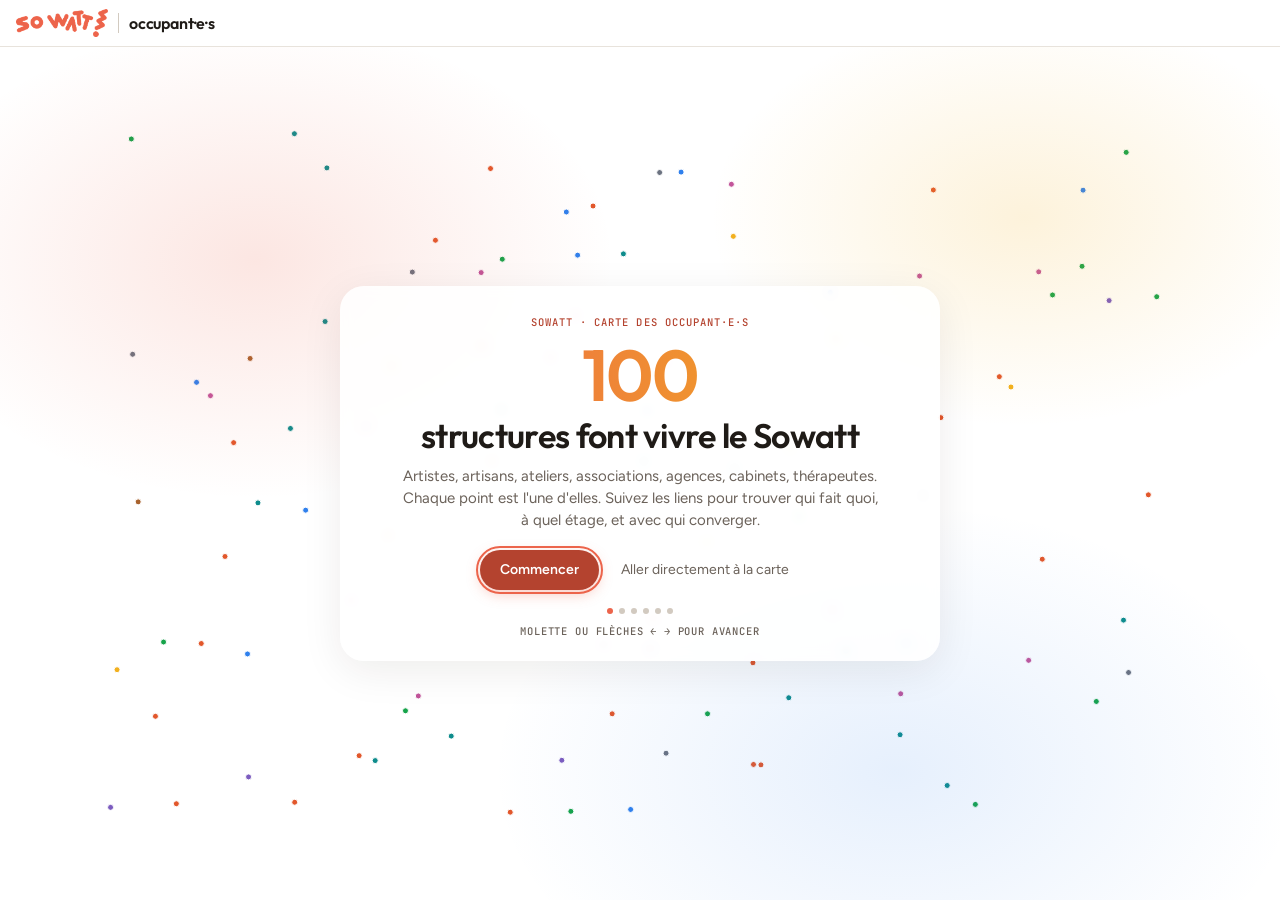
==== docs/sowatt-carte-autonome.html @ d5373ad5 "3D : pictos des espaces communs à taille monde, plus petits que les structures (mobile) Co-Authored-" ====
<!doctype html>
<html lang="fr">
<head>
<meta charset="utf-8">
<meta name="viewport" content="width=device-width, initial-scale=1, viewport-fit=cover">
<meta name="description" content="Carte interactive des occupant·e·s du Sowatt, tiers-lieu de Saint-André-lez-Lille : qui est là, où, avec qui, et où converger.">
<meta name="robots" content="noindex">
<link rel="icon" href="[data-uri]" type="image/png">
<link rel="apple-touch-icon" href="[data-uri]">
<meta name="theme-color" content="#EC644B">
<style>html{color-scheme:light}body{margin:0}img{max-width:100%}[hidden]{display:none!important}</style>
<title>Sowatt · carte des occupant·e·s</title>
<meta name="claude:viewport-fit-sides" content="cover">
<link rel="stylesheet" href="https://fonts.googleapis.com/css2?family=Outfit:wght@400;500;600;700&family=Figtree:wght@400;500;600&family=JetBrains+Mono:wght@400;500&display=swap">
<style>
/* Sowatt map — app shell : barre haute / [filtres | canevas | fiche]. Fond blanc, orange Sowatt en accent, une couleur par catégorie. Dérivé du prototype eco-map (Studio CAD). */
:root{
  --bg:#FFFFFF; --surface:#FFFFFF; --surface2:#F5F3EF; --fg:#1F1B17; --muted:#6B625A; --line:#E8E3DC; --line-strong:#D2CAC0;
  --accent:#EC644B; --accent-soft:#FCE9E5; --accent-ink:#B4432F; --dim:#B0A79D;
  --c-ART:#E2572B; --c-ATELIER:#F2B01E; --c-ARTISANAT:#C2559B; --c-ASSO:#16A34A; --c-COM:#2F80ED; --c-SERV:#0E8C8C; --c-BIENETRE:#7C5CBF; --c-BAT:#6B7280; --c-RESTO:#A8622D;
  --font-ui:"Figtree",system-ui,-apple-system,"Segoe UI",sans-serif;
  --font-display:"Outfit","Figtree",system-ui,sans-serif;
  --font-data:"JetBrains Mono",ui-monospace,SFMono-Regular,Menlo,monospace;
  --radius:14px;
}
:root, :root[data-theme="dark"]{ color-scheme:light }
html,body{height:100%}
body{margin:0;background:var(--bg);color:var(--fg);font:14px/1.45 var(--font-ui);display:flex;flex-direction:column;overflow:hidden;touch-action:manipulation}
*{box-sizing:border-box}
button,input,select{font:inherit;color:inherit}
a{color:var(--accent-ink)}
:focus-visible{outline:2px solid var(--accent);outline-offset:2px}

header.top{display:grid;grid-template-columns:1fr auto 1fr;align-items:center;gap:14px;padding-block:9px;
  padding-left:max(16px,env(safe-area-inset-left,0px));padding-right:max(16px,env(safe-area-inset-right,0px));
  border-bottom:1px solid var(--line);background:var(--surface)}
.brand{display:flex;align-items:baseline;gap:10px;min-width:0}
.brand h1{font:600 17px var(--font-display);margin:0;letter-spacing:-.01em;white-space:nowrap;display:flex;align-items:center;gap:8px}
.brand-btn{all:unset;cursor:pointer;font:inherit;color:inherit}
.brand-btn:hover{color:var(--accent)}
.brand-btn{display:inline-flex;align-items:center;gap:10px}
.brand-logo{height:28px;width:auto;display:block}
.brand-sub{font:600 16px var(--font-display);letter-spacing:-.01em;color:var(--fg);padding-left:10px;border-left:1px solid var(--line-strong);line-height:20px}
.brand-btn:hover .brand-sub{color:var(--accent)}
.brand .tag{font:500 10.5px var(--font-data);letter-spacing:.08em;text-transform:uppercase;color:var(--muted);border:1px solid var(--line-strong);border-radius:4px;padding:2px 6px}
.controls{display:flex;align-items:center;gap:8px;margin-left:auto;justify-self:end;min-width:0}
.view-seg{justify-self:center}
.icon-btn{width:34px;height:34px;border-radius:50%;border:0;background:var(--surface2);display:inline-flex;align-items:center;justify-content:center;cursor:pointer;flex:none}
.icon-btn svg{width:16px;height:16px;stroke:var(--fg);fill:none;stroke-width:2}
.search-toggle{display:none}
.search{position:relative}
.pop-anchor{position:relative}
.popover{position:absolute;right:0;top:calc(100% + 8px);width:340px;max-width:calc(100vw - 24px);z-index:20;background:var(--surface);border:1px solid var(--line);border-radius:14px;box-shadow:0 12px 40px rgba(40,25,15,.14);padding:14px;display:grid;gap:12px;font-size:12.5px}
.popover[hidden]{display:none}
.popover p{margin:0 0 6px}
.eyebrow{font:500 10.5px var(--font-data);letter-spacing:.08em;text-transform:uppercase;color:var(--muted);margin-bottom:6px}
.desc.clamp{display:-webkit-box;-webkit-line-clamp:4;-webkit-box-orient:vertical;overflow:hidden}
.readmore{background:none;border:0;color:var(--accent-ink);cursor:pointer;padding:0;font-weight:600;font-size:12.5px;margin:-6px 0 4px}
.legend-pill{position:absolute;left:12px;bottom:12px;background:var(--surface);border:1px solid var(--line-strong);border-radius:999px;padding:6px 12px 6px 9px;font-size:12px;cursor:pointer;display:flex;align-items:center;gap:6px;z-index:3}
.legend-pill .dots{display:inline-flex;gap:2px}
.legend-pill .dots i{width:7px;height:7px;border-radius:50%}
.legend[hidden],.legend-pill[hidden]{display:none}
.legend .lclose{float:right;background:none;border:0;cursor:pointer;color:var(--muted);font-size:16px;line-height:1;padding:0 2px;margin:-2px -4px 0 8px}
.mobile-bar{display:none}
.hint .vsel{display:inline-flex;align-items:center;gap:6px;font-weight:500;order:-1;padding-right:8px;margin-right:2px;border-right:1px solid var(--line)}
.hint select{font:inherit;font-weight:600;color:var(--fg);border:0;background:var(--surface2);border-radius:999px;padding:3px 8px;cursor:pointer}
.hint .crumb.zero{border-color:var(--accent);color:var(--fg)}
.search input{width:230px;max-width:50vw;padding:7px 10px 7px 30px;border:1px solid transparent;border-radius:999px;background:var(--surface2)}
.search svg{position:absolute;left:9px;top:50%;transform:translateY(-50%);width:14px;height:14px;stroke:var(--muted);fill:none;stroke-width:2}
.seg{display:inline-flex;background:var(--surface2);border-radius:999px;padding:3px;gap:2px}
.seg button{background:transparent;border:0;padding:5px 12px;cursor:pointer;color:var(--muted);border-radius:999px;white-space:nowrap}
.seg button[aria-pressed="true"]{background:var(--surface);color:var(--fg);font-weight:600;box-shadow:0 1px 2px rgba(0,0,0,.08)}
.btn{background:var(--surface);border:1px solid var(--line-strong);border-radius:999px;padding:7px 12px;cursor:pointer}
.btn[aria-pressed="true"]{background:var(--accent-soft);border-color:var(--accent)}

main{flex:1;display:grid;grid-template-columns:minmax(320px,40fr) 60fr;min-height:0;position:relative}
.brand{align-items:center}
.burger{all:unset;box-sizing:border-box;position:relative;display:inline-flex;align-items:center;justify-content:center;width:34px;height:34px;border-radius:9px;cursor:pointer;color:var(--fg);flex:none}
.burger:hover,.burger[aria-expanded="true"]{background:var(--surface2)}
.burger:focus-visible{outline:2px solid var(--accent);outline-offset:2px}
.burger svg{width:20px;height:20px;stroke:currentColor;stroke-width:1.8;stroke-linecap:round;fill:none}
.burger .bcnt{position:absolute;top:2px;right:1px;min-width:15px;height:15px;padding:0 3px;box-sizing:border-box;border-radius:8px;background:var(--accent);color:#fff;font:600 9.5px/15px var(--font-data);text-align:center}
@media (min-width:981px){
  aside.detail{grid-column:1;grid-row:1} .canvas{grid-column:2;grid-row:1}
  aside.filters{position:absolute;top:0;bottom:0;left:0;z-index:8;width:min(300px,30vw);box-shadow:12px 0 40px rgba(40,25,15,.16)}
  aside.filters[hidden]{display:none}
  aside.filters .sheet-close{display:inline-flex;position:absolute;top:8px;right:8px}
  aside.filters .status{padding-right:34px}
}
aside{background:var(--surface);min-width:0;overflow:auto}
aside.filters{border-right:1px solid var(--line);padding:12px 14px 20px;padding-left:max(16px,env(safe-area-inset-left,0px))}
.sheet-close{display:none}
aside.detail{border-right:1px solid var(--line);padding:16px 18px}
.canvas{position:relative;min-width:0;min-height:0;background:var(--bg);overflow:hidden}
svg.map{width:100%;height:100%;display:block;cursor:grab;touch-action:none}
svg.map:active{cursor:grabbing}
canvas.gl{position:absolute;inset:0;width:100%;height:100%;display:block;touch-action:none;cursor:grab}
canvas.gl:active{cursor:grabbing}
body:not(.lieu) canvas.gl{display:none}
body.lieu svg.map{visibility:hidden}

.fgroup{border-top:1px solid var(--line);margin:0}
.fgroup:first-child{border-top:0}
.fgroup summary{list-style:none;display:flex;align-items:center;gap:7px;padding:9px 0;cursor:pointer;user-select:none;
  font:500 10.5px var(--font-data);letter-spacing:.08em;text-transform:uppercase;color:var(--muted);border-radius:6px}
.fgroup summary::-webkit-details-marker{display:none}
.fgroup summary:hover{color:var(--fg)}
.fgroup summary .lbl{flex:1;min-width:0;overflow:hidden;text-overflow:ellipsis;white-space:nowrap}
.fgroup summary .cnt{font:600 10px var(--font-data);letter-spacing:0;color:#fff;background:var(--accent);border-radius:999px;min-width:16px;height:16px;padding:0 5px;display:inline-flex;align-items:center;justify-content:center}
.fgroup summary .gclear{background:none;border:0;color:var(--accent-ink);cursor:pointer;padding:0 2px;font:500 11px var(--font-ui);text-transform:none;letter-spacing:0}
.fgroup summary .chev{width:12px;height:12px;flex:none;stroke:currentColor;fill:none;stroke-width:2;stroke-linecap:round;stroke-linejoin:round;transition:transform .15s}
.fgroup[open] summary .chev{transform:rotate(180deg)}
.fgroup[open] summary{color:var(--fg)}
.fgroup .chips{padding:0 0 11px}
.chips{display:flex;flex-wrap:wrap;gap:4px}
.chip{display:inline-flex;align-items:center;gap:6px;border:0;background:var(--surface2);border-radius:999px;padding:4px 9px 4px 8px;cursor:pointer;font-size:12px;line-height:1.25;color:var(--fg);max-width:100%;text-align:left}
.chip:hover{background:color-mix(in srgb,var(--surface2) 55%,var(--line))}
.chip .n{font:500 10.5px var(--font-data);color:var(--muted)}
.chip .sw{width:9px;height:9px;border-radius:50%;flex:none}
.chip[aria-pressed="true"]{background:var(--accent-soft);color:var(--accent-ink);box-shadow:inset 0 0 0 1px color-mix(in srgb,var(--accent) 45%,transparent);font-weight:600}
.chip[aria-pressed="true"] .n{color:var(--accent-ink);opacity:.75}
.chip.more{background:transparent;color:var(--accent-ink);font-weight:600;padding-left:6px;box-shadow:inset 0 0 0 1px var(--line)}
.status{font:500 11.5px var(--font-data);color:var(--muted);margin-bottom:6px;display:flex;justify-content:space-between;align-items:center;gap:8px;min-height:26px}
.status b{color:var(--fg)}
.status:not(.filtered) .st-shown{display:none}
.status.filtered .st-suffix{display:none}
.status:not(.filtered) #countAll{color:var(--fg);font-weight:600}
.status .reset{display:none;background:none;border:0;color:var(--accent-ink);cursor:pointer;padding:3px 8px;border-radius:999px;font:600 12px var(--font-ui)}
.status.filtered .reset{display:inline-block}

.legend{position:absolute;left:12px;bottom:12px;background:var(--surface);border:1px solid var(--line);border-radius:var(--radius);padding:10px 12px;font-size:12px;max-width:270px;z-index:3}
.legend h4{margin:0 0 6px;font:500 10.5px var(--font-data);letter-spacing:.08em;text-transform:uppercase;color:var(--muted)}
.legend ul{list-style:none;margin:0;padding:0;display:grid;gap:3px}
.legend li{display:flex;align-items:center;gap:7px}
.legend .sw{width:10px;height:10px;border-radius:50%}
.legend p{margin:8px 0 0;color:var(--muted);font-size:11.5px}
.hint{position:absolute;top:12px;left:12px;right:12px;display:flex;gap:8px;align-items:center;flex-wrap:wrap;pointer-events:none;z-index:3}
.hint .crumb{pointer-events:auto;background:var(--surface);border:1px solid var(--line);border-radius:8px;padding:6px 10px;font-size:12.5px;display:flex;gap:6px 8px;align-items:center;flex-wrap:wrap}
.hint .crumb button{background:none;border:0;color:var(--accent-ink);cursor:pointer;padding:0;font-weight:600}
.hint .crumb button[aria-pressed="true"]{text-decoration:underline;text-underline-offset:3px}
.zoomctl{position:absolute;right:12px;bottom:12px;display:flex;flex-direction:column;gap:4px;z-index:3}
.zoomctl button{width:32px;height:32px;border:1px solid var(--line-strong);background:var(--surface);border-radius:8px;cursor:pointer;font-size:16px;line-height:1}
.tooltip{position:absolute;pointer-events:none;background:var(--fg);color:var(--bg);padding:5px 9px;border-radius:6px;font-size:12px;white-space:nowrap;transform:translate(-50%,calc(-100% - 10px));opacity:0;transition:opacity .1s;z-index:4}
.tooltip .sub{opacity:.7;font-size:11px}
.tooltip .row{display:flex;align-items:center;gap:6px}

/* marques SVG */
.node,.link,.group-circle{vector-effect:non-scaling-stroke}
.group-circle{fill:var(--surface2);stroke:var(--surface2);stroke-width:1.2;cursor:pointer;transition:stroke .15s}
.group-circle:hover,.group-circle.focus{stroke:var(--accent);stroke-width:1.8}
.group-circle.conv{fill:var(--surface);stroke:var(--line-strong)}
.group-circle.fam{fill:var(--surface2);stroke:var(--surface2)}
.group-label{font:600 13px var(--font-display);fill:var(--fg);text-anchor:middle;pointer-events:none;paint-order:stroke;stroke:var(--bg);stroke-width:4px;stroke-linejoin:round}
.group-label.conv{font:500 10px var(--font-ui);fill:var(--muted)}
.group-label tspan.n{font:500 11px var(--font-data);fill:var(--muted)}
.nback{fill:#fff;pointer-events:none}
.nlogo{clip-path:circle(50%);cursor:pointer}
.halo{fill:none;stroke:var(--accent);stroke-width:1.5;opacity:.7;pointer-events:none;vector-effect:non-scaling-stroke}
@keyframes bloom{from{r:calc(4px * var(--ik,1));opacity:.9}to{r:calc(22px * var(--ik,1));opacity:0}}
.halo.pulse{animation:bloom 1.8s ease-out infinite}
@media (prefers-reduced-motion: reduce){ .halo.pulse{animation:none;opacity:.5} }
.node{stroke:var(--surface);stroke-width:1;cursor:pointer;transition:opacity .2s}
.node.off{opacity:.12}
.node.sel{stroke:var(--fg);stroke-width:2}
.acu-ring{fill:none;stroke:var(--accent);stroke-width:1.2;stroke-dasharray:2 2;pointer-events:none;vector-effect:non-scaling-stroke;opacity:.9}
.node-label{font:500 10px var(--font-ui);fill:var(--fg);pointer-events:none;paint-order:stroke;stroke:var(--bg);stroke-width:3px;stroke-linejoin:round}
.link{stroke:var(--accent);fill:none;stroke-linecap:round;opacity:.55}
.link.aff{stroke:var(--dim);stroke-dasharray:3 4;opacity:.5}
.link.decl{stroke:var(--fg);opacity:.6}

/* fiche */
.detail .empty{color:var(--muted)}
.detail .empty h2{font-size:15px;margin:0 0 8px;color:var(--fg)}
.detail .empty ol{padding-left:18px;margin:8px 0;display:grid;gap:6px}
.detail h2{font:600 17px/1.25 var(--font-display);margin:0 0 8px;text-wrap:balance}
.pill{display:inline-flex;align-items:center;gap:6px;font-size:12px;border-radius:999px;padding:3px 9px;background:var(--surface2)}
.pill .sw{width:9px;height:9px;border-radius:50%}
.pill.acu{background:var(--accent-soft);color:var(--accent-ink);font-weight:600}
.meta{display:grid;gap:12px;margin:14px 0}
.meta dt{font:500 10.5px var(--font-data);letter-spacing:.08em;text-transform:uppercase;color:var(--muted);margin-bottom:4px}
.meta dd{margin:0}
.desc{color:var(--fg);font-size:13.5px;max-width:62ch}
.rel{list-style:none;padding:0;margin:0;display:grid;gap:4px}
.rel li{min-width:0}
.rel li button{width:100%;min-width:0;text-align:left;background:transparent;border:1px solid var(--line);border-radius:8px;padding:7px 9px;cursor:pointer;display:flex;gap:8px;align-items:center}
.rel li button:hover{border-color:var(--accent)}
.rel li button .nm{min-width:0;overflow:hidden;text-overflow:ellipsis;white-space:nowrap}
.rel .why{margin-left:auto;font:500 10.5px var(--font-data);color:var(--muted);white-space:nowrap}
.rel.aff li button{opacity:.75}
.close{float:right;background:none;border:0;cursor:pointer;color:var(--muted);font-size:18px;line-height:1;padding:2px 6px}
.dhead .dhead-row{display:flex;gap:14px;align-items:flex-start;margin-top:4px}
.dhead h2{margin-top:8px}
.dhead .dhead-title{margin:4px 0 10px}
.btn-lieu{display:inline-flex;align-items:center;gap:6px;background:var(--accent-ink);color:#fff;border-color:transparent;font-weight:600;font-size:12.5px;padding:7px 13px;vertical-align:middle}
.btn-lieu:hover{filter:brightness(1.08)}
.dhead .btn-lieu{margin:0 0 6px}
body.lieu .btn-lieu{background:var(--surface);color:var(--fg);border-color:var(--line-strong)}
.lg{width:28px;height:28px;border-radius:7px;object-fit:contain;background:#fff;border:1px solid var(--line);flex:none;padding:2px;box-sizing:border-box}
.lg-dot{width:28px;height:28px;border-radius:7px;border:0;padding:0;opacity:.85}
.lg-ico{display:inline-flex;align-items:center;justify-content:center;font-size:17px;background:var(--surface2);border-color:transparent}
.lg.big.lg-ico{font-size:34px}
.lnk{background:none;border:0;padding:0;color:var(--accent-ink);font-weight:600;cursor:pointer;font-size:inherit}
.lg.big{width:64px;height:64px;border-radius:14px;padding:5px}
.lg.tip{width:22px;height:22px;border-radius:5px;padding:1px;vertical-align:middle;margin-right:6px}
.rel li button .lg{width:24px;height:24px;border-radius:6px}
.ksec{margin-top:16px}
.ksec dt{font:500 10.5px var(--font-data);letter-spacing:.08em;text-transform:uppercase;color:var(--muted);margin-bottom:6px}
.ksec dt .n{font-weight:400;text-transform:none;letter-spacing:0}
.kempty{font-size:12px;color:var(--muted);border:1px dashed var(--line-strong);border-radius:8px;padding:8px 10px;margin:0}
.reslist{list-style:none;margin:0;padding:0;display:grid;gap:8px}
.rescard{border:1px solid var(--line);border-left:3px solid var(--accent);border-radius:10px;padding:9px 11px;background:var(--surface)}
.rescard .rt{display:flex;gap:6px;align-items:center;font:500 10.5px var(--font-data);letter-spacing:.06em;text-transform:uppercase;color:var(--muted)}
.rescard .ri{color:var(--accent);font-size:12px}
.rescard .rtitle{font-weight:600;font-size:13px;margin:3px 0 4px;cursor:pointer;line-height:1.3}
.rescard .rtitle:hover{color:var(--accent-ink)}
.rescard .rsum{margin:0 0 8px;font-size:12.5px;color:var(--fg)}
.rescard .rpot{margin:0 0 8px;font-size:12.5px;color:var(--fg);background:var(--accent-soft);border-radius:8px;padding:7px 9px}
.rescard .rpot b{color:var(--accent-ink)}
.rescard .rorgs{display:flex;flex-wrap:wrap;gap:4px}
.rescard .rorgs .chip{font-size:11.5px;padding:2px 8px 2px 3px}
.rescard .rorgs .chip .lg{width:18px;height:18px;border-radius:4px;margin-right:4px;padding:1px}
.contact{font-size:12.5px;display:grid;gap:3px;margin:8px 0 0}
.contact a{word-break:break-all}
.rescard .rstep{margin:0 0 8px;font-size:12.5px;color:var(--fg);border-left:3px solid var(--accent);padding:2px 0 2px 9px}
.rescard .rstep b{color:var(--accent-ink)}
.rescard .rev{margin:0 0 8px;font-size:11.5px;color:var(--muted)}
.offer{margin:10px 0 0;font-size:13px}
.offer dt{font:500 10.5px var(--font-data);letter-spacing:.08em;text-transform:uppercase;color:var(--muted);margin:0 0 4px}
.offer p{margin:0 0 4px;max-width:62ch}
.offer .fmt{font-size:12.5px;color:var(--muted)}
ul.agenda{list-style:none;margin:0;padding:0;display:grid;gap:6px}
ul.agenda li{display:grid;grid-template-columns:minmax(64px,auto) 1fr;gap:10px;font-size:12.5px;align-items:baseline}
ul.agenda .adate{font:500 11.5px var(--font-data);color:var(--accent-ink);white-space:nowrap}
ul.agenda .al{color:var(--muted)}
ul.agenda .aorg{background:none;border:0;padding:0;color:var(--accent-ink);cursor:pointer;font:inherit;text-decoration:underline;text-underline-offset:2px}
.contact .soc a{text-transform:capitalize}
.alerte{font-size:11.5px;color:var(--muted);border:1px dashed var(--line,#ccc);border-radius:8px;padding:6px 9px;margin:10px 0 0}

.acu-note{font-size:12.5px;background:var(--accent-soft);border-radius:8px;padding:8px 10px;margin:8px 0}
.acu-list li button .rank{font:600 11px var(--font-data);color:var(--accent-ink);min-width:18px}
.toggle-filters{display:none}
.floorbar{display:flex;gap:4px;flex-wrap:wrap}

@media (max-width:980px){
  .burger{display:none}
  header.top{display:flex;gap:8px;flex-wrap:nowrap}
  .brand{flex:1;min-width:0}
  .brand .tag{display:none}
  .controls{flex:none}
  .search-toggle{display:inline-flex}
  .search{width:0;overflow:hidden;transition:width .2s}
  .search input{width:100%;max-width:none;padding-left:30px}
  header.top.search-open .search{width:auto;flex:1;min-width:0}
  header.top.search-open .brand{display:none}
  header.top.search-open .controls{flex:1;min-width:0;display:flex;align-items:center;gap:8px}
  header.top.search-open .help-btn, header.top.search-open .pop-anchor{display:none}
  header.top.search-open .search-toggle{order:2;width:auto;padding:0 10px;border-radius:999px;font-size:13px;font-weight:600;color:var(--accent-ink)}
  header.top.search-open .search-toggle svg{display:none}
  header.top.search-open .search-toggle::after{content:'Fermer'}
  .mobile-bar{display:flex;position:absolute;left:12px;right:12px;bottom:max(12px,env(safe-area-inset-bottom,0px));gap:8px;align-items:center;justify-content:center;z-index:5;pointer-events:none}
  .mobile-bar>*{pointer-events:auto}
  .mobile-bar .toggle-filters{box-shadow:0 4px 14px rgba(40,25,15,.12);background:var(--surface);flex:none}
  .mobile-bar .toggle-infos{display:inline-flex;align-items:center;gap:5px;box-shadow:0 4px 14px rgba(40,25,15,.12);background:var(--surface);flex:none;padding:7px 10px}
  .mobile-bar .toggle-infos svg{width:15px;height:15px;stroke:currentColor;stroke-width:1.8;stroke-linecap:round;fill:none}
  .mobile-bar .toggle-infos[aria-pressed="true"]{background:var(--accent-soft);border-color:var(--accent)}
  .mobile-bar .seg{min-width:0;overflow-x:auto;scrollbar-width:none}
  .hint .crumb .sub{display:none}
  .mobile-bar .seg{box-shadow:0 4px 14px rgba(40,25,15,.12);background:var(--surface);border:1px solid var(--line)}
  .zoomctl{bottom:calc(max(12px,env(safe-area-inset-bottom,0px)) + 48px)}
  main{grid-template-columns:1fr;grid-template-rows:1fr}
  aside.filters{position:absolute;top:0;bottom:0;left:0;z-index:6;width:min(320px,88vw);border-right:1px solid var(--line);box-shadow:12px 0 40px rgba(40,25,15,.14);padding-top:10px;padding-right:14px;grid-row:1/-1}
  aside.filters[hidden]{display:none}
  .toggle-filters{display:inline-block}
  .sheet-close{display:flex;position:absolute;top:8px;right:8px;width:30px;height:30px;align-items:center;justify-content:center;z-index:2;background:var(--surface2);border:0;border-radius:50%;cursor:pointer;color:var(--muted);font-size:18px;line-height:1}
  .filters .status{padding-right:36px}
  aside.detail{position:absolute;left:0;right:0;bottom:0;z-index:7;max-height:60vh;overflow:auto;border-left:0;border-top:1px solid var(--line);border-radius:18px 18px 0 0;box-shadow:0 -10px 40px rgba(40,25,15,.14);padding:22px 16px 20px;padding-bottom:max(20px,env(safe-area-inset-bottom,0px))}
  aside.detail::before{content:"";position:sticky;top:-22px;display:block;width:36px;height:4px;border-radius:2px;background:var(--line-strong);margin:-12px auto 10px}
  aside.detail[hidden]{display:none}
  aside.detail .close{display:none}
  body.detail-full aside.detail{top:0;max-height:none;padding-top:0;border-radius:0;border-top:0;box-shadow:none}
  body.detail-full main::after{content:"";position:absolute;inset:0;background:var(--bg);z-index:6}
  body.detail-full aside.detail::before{display:none}
  body.detail-full #closeDetailSheet{position:fixed;top:calc(var(--header-h,58px) + 8px);right:12px;z-index:9;width:36px;height:36px;box-shadow:0 2px 8px rgba(40,25,15,.12)}
  body.detail-full aside.detail:has(.dhead) #closeDetailSheet{display:none}
  body:has(header.top.search-open) #closeDetailSheet{display:none}
  body.detail-full aside.detail .home{padding-top:6px}
  body.detail-full aside.detail .dhead{position:sticky;top:0;z-index:4;background:var(--surface);margin:0 -16px 10px;padding:14px 16px 10px;border-bottom:1px solid var(--line)}
  body.detail-full aside.detail .dhead .close{display:flex;position:absolute;top:10px;right:12px;width:36px;height:36px;align-items:center;justify-content:center;background:var(--surface2);border-radius:50%;font-size:20px;padding:0;margin:0;float:none}
  body.detail-full aside.detail .dhead .dhead-row{padding-right:44px;margin-top:0}
  body.detail-full aside.detail .dhead .dhead-title{padding-right:44px}
  body.detail-full aside.detail .profile-bar{margin-top:12px}
  body.detail-open .mobile-bar{z-index:8}
  body.detail-open .zoomctl{display:none}
  aside.detail{padding-bottom:calc(max(12px,env(safe-area-inset-bottom,0px)) + 60px)!important}
  .legend,.legend-pill{display:none}
  .popover{position:fixed;right:12px;left:12px;top:56px;width:auto}
  .mobile-bar .seg button{padding:6px 9px;font-size:12.5px}
}
@media (max-width:400px){ .mobile-bar .toggle-infos span{display:none} .mobile-bar .toggle-infos{padding:7px 9px} .mobile-bar .toggle-filters{padding:7px 10px} .mobile-bar .seg button{padding:6px 7px;font-size:12px} }

/* ---------- annuaire en accordéon (mobile, remplace les grappes) ---------- */
.dirlist{--dl-top:62px;position:absolute;left:0;right:0;bottom:0;top:var(--dl-top);z-index:2;overflow:auto;-webkit-overflow-scrolling:touch;padding:4px 12px calc(max(12px,env(safe-area-inset-bottom,0px)) + 64px);background:var(--bg);overscroll-behavior:contain;scroll-padding-top:8px}
body.detail-open .dirlist{scroll-padding-bottom:62vh}
.dirlist .dsec{position:sticky;top:0;z-index:2;display:flex;align-items:center;gap:8px;margin:14px 0 8px;padding:6px 4px;background:var(--bg);font-weight:600;font-size:14px}
.dirlist .dsec:first-of-type{margin-top:4px}
.dirlist .dsec .ico{font-size:16px}
.dirlist .dsec .cnt{margin-left:auto;font:500 11.5px var(--font-data);color:var(--muted)}
.dirlist[hidden]{display:none}
.dirlist .dsum{font-size:12px;color:var(--muted);margin:0 2px 10px}
.dirlist .dsum b{color:var(--fg);font-weight:600}
.dgrp{border:1px solid var(--line);border-radius:12px;background:var(--surface);margin-bottom:8px;scroll-margin-top:8px}
.dirlist.has-sec .dgrp{scroll-margin-top:50px}
.dgrp summary{list-style:none;display:flex;align-items:center;gap:10px;padding:11px 12px;cursor:pointer;min-height:44px;box-sizing:border-box;font-weight:600;font-size:14.5px;border-radius:12px;background:var(--surface)}
.dgrp[open] > summary{position:sticky;top:0;z-index:1;}
.dirlist.has-sec .dgrp[open] > summary{top:42px}
.dgrp[open] > summary{border-radius:12px 12px 0 0;box-shadow:0 6px 12px -8px rgba(40,25,15,.25)}
.dgrp summary::-webkit-details-marker{display:none}
.dgrp summary .sw{width:14px;height:14px;border-radius:50%;flex:none;background:var(--line-strong)}
.dgrp summary .ico{font-size:16px;flex:none;width:18px;text-align:center}
.dgrp summary .nm{flex:1;min-width:0;overflow:hidden;text-overflow:ellipsis;white-space:nowrap}
.dgrp summary .cnt{font:500 11.5px var(--font-data);color:var(--muted);flex:none;padding:3px 2px}
.dgrp summary .chev{flex:none;width:16px;height:16px;stroke:var(--muted);fill:none;stroke-width:2;stroke-linecap:round;stroke-linejoin:round;transition:transform .2s}
.dgrp[open] > summary .chev{transform:rotate(180deg)}
.dgrp:not([open]) > summary .chev{transform:none}
.dgrp[open] > summary{border-bottom:1px solid var(--line)}
.dgrp .rel{padding:8px 8px 10px;gap:4px}
.dgrp .rel li button{border:0;background:transparent;padding:8px 6px;min-height:44px;border-radius:10px}
.dgrp .rel li button:active{background:var(--surface2)}
.dgrp .rel li button[aria-current="true"]{background:var(--accent-soft)}
.dgrp .rel .why{font-size:11px;max-width:34%;overflow:hidden;text-overflow:ellipsis}
.dgrp .rel li button .nm{flex:1}
.dgrp .dsub{margin:0 8px 8px;border:1px solid var(--line);border-radius:10px;background:var(--bg)}
.dgrp .dsub summary{min-height:40px;padding:9px 10px;font-size:13.5px;font-weight:500}
.dgrp .dsub[open] > summary{border-bottom:1px solid var(--line)}
.dgrp .dsub .rel{padding:6px 6px 8px}
.dirlist .dempty{color:var(--muted);text-align:center;padding:40px 12px;font-size:13.5px}
.dirlist .dempty button{display:inline-block;margin-top:12px;background:var(--surface);border:1px solid var(--line-strong);border-radius:999px;padding:9px 16px;color:var(--fg);font-weight:600;cursor:pointer;min-height:40px}
.dirlist .dsum button{background:none;border:0;padding:0;color:var(--accent-ink);font-weight:600;cursor:pointer;text-decoration:underline;font-size:inherit}
body.listmode svg.map{visibility:hidden}
body.listmode .zoomctl, body.listmode .legend, body.listmode .legend-pill{display:none!important}

/* ---------- onboarding ---------- */
body.onboarding header.top .controls, body.onboarding #viewSeg, body.onboarding aside, body.onboarding .legend, body.onboarding .legend-pill, body.onboarding .hint, body.onboarding .zoomctl, body.onboarding .mobile-bar{display:none!important}
body.onboarding main{grid-template-columns:1fr} body.onboarding .canvas{grid-column:1} body.onboarding .burger{display:none}
body.onboarding svg.map{pointer-events:none}
body.onboarding .node-label{display:none!important}
.canvas::before{content:"";position:absolute;inset:0;pointer-events:none;opacity:0;transition:opacity .6s;
  background:radial-gradient(40% 40% at 20% 25%,color-mix(in srgb,var(--accent) 16%,transparent),transparent 70%),
             radial-gradient(35% 35% at 80% 20%,color-mix(in srgb,var(--c-ATELIER) 16%,transparent),transparent 70%),
             radial-gradient(45% 45% at 70% 85%,color-mix(in srgb,var(--c-COM) 12%,transparent),transparent 70%)}
body.onboarding .canvas::before{opacity:1}
.onb{position:absolute;inset:0;display:flex;flex-direction:column;align-items:center;justify-content:center;text-align:center;z-index:8;
  padding-left:max(16px,env(safe-area-inset-left,0px));padding-right:max(16px,env(safe-area-inset-right,0px));padding-block:24px;pointer-events:none}
.onb[hidden]{display:none}
.onb .card{pointer-events:auto;max-width:600px;width:100%;max-height:100%;overflow:auto;box-sizing:border-box;background:color-mix(in srgb,var(--surface) 88%,transparent);backdrop-filter:blur(6px);border:1px solid transparent;border-radius:24px;padding:28px 28px 22px;box-shadow:0 10px 40px rgba(40,25,15,.08)}
.onb .step{font:500 10.5px var(--font-data);letter-spacing:.1em;text-transform:uppercase;color:var(--accent-ink);margin-bottom:10px}
.onb h2{font:600 clamp(24px,4vw,34px)/1.1 var(--font-display);margin:0 0 12px;letter-spacing:-.02em;text-wrap:balance}
.onb p{color:var(--muted);margin:0 auto 18px;max-width:48ch;font-size:15px}
.onb .choices{display:flex;flex-wrap:wrap;gap:7px;justify-content:center;margin-bottom:18px;max-height:34vh;overflow:auto;padding:2px}
/* ombres de défilement : apparaissent seulement quand il reste du contenu au-dessus / en dessous */
.onb .choices{--sbg:color-mix(in srgb,var(--surface) 88%,transparent);padding:8px 2px;background:linear-gradient(var(--sbg) 30%,transparent) center top,linear-gradient(transparent,var(--sbg) 70%) center bottom,radial-gradient(farthest-side at 50% 0,rgba(40,25,15,.22),transparent) center top,radial-gradient(farthest-side at 50% 100%,rgba(40,25,15,.22),transparent) center bottom;background-repeat:no-repeat;background-size:100% 28px,100% 28px,100% 12px,100% 12px;background-attachment:local,local,scroll,scroll}
.onb .chip{font-size:13px;padding:6px 12px}
.onb .choices-lab{width:100%;font:500 10.5px var(--font-data);letter-spacing:.08em;text-transform:uppercase;color:var(--muted);margin:8px 0 2px;text-align:left}
.onb .choices-lab:first-child{margin-top:0}
.onb .chip .n{font:500 11px var(--font-data);color:var(--muted);margin-left:2px}
.onb .chip .lg{width:18px;height:18px;border-radius:4px;padding:1px}
.onb .nav{display:flex;gap:10px;justify-content:center;align-items:center;flex-wrap:wrap}
.onb .primary{background:var(--accent-ink);color:#fff;border:0;border-radius:999px;padding:10px 20px;font-weight:600;cursor:pointer;box-shadow:0 4px 14px color-mix(in srgb,var(--accent) 35%,transparent)}
.onb .primary:disabled{opacity:.45;cursor:default;box-shadow:none}
.onb .ghost{background:none;border:0;color:var(--muted);cursor:pointer;padding:10px 12px}
.onb .dots{display:flex;gap:6px;justify-content:center;margin-top:18px}
.onb .dots i{width:6px;height:6px;border-radius:50%;background:var(--line-strong)}
.onb .dots i.on{background:var(--accent)}
.onb .kbd{margin-top:10px;font:500 10.5px var(--font-data);letter-spacing:.08em;text-transform:uppercase;color:var(--muted)}
.onb .big{font:600 clamp(44px,8vw,72px)/1 var(--font-display);letter-spacing:-.03em;margin:0 0 6px;background:linear-gradient(90deg,var(--accent),var(--c-ATELIER));-webkit-background-clip:text;background-clip:text;color:transparent}
.onb .mesearch{width:min(100%,360px);padding:8px 12px;border:1px solid var(--line-strong);border-radius:999px;margin:0 0 10px;background:var(--surface)}
.profile-bar{display:flex;gap:8px;align-items:center;flex-wrap:wrap;border:1px solid var(--line);border-radius:10px;padding:8px 10px;margin-bottom:12px;background:var(--accent-soft)}
.profile-bar b{font-size:12.5px}
.profile-bar button{background:none;border:0;color:var(--accent-ink);cursor:pointer;padding:0;font-weight:600;font-size:12.5px}
.foryou h3{font:500 10.5px var(--font-data);letter-spacing:.08em;text-transform:uppercase;color:var(--muted);margin:16px 0 6px}
.pop-sec .pop-summary{font-size:13px;line-height:1.4;margin-bottom:10px}
.pop-actions{display:flex;flex-wrap:wrap;gap:6px}
.pop-actions .btn{padding:5px 11px;font-size:12.5px}
.popover details summary{cursor:pointer;font:500 10.5px var(--font-data);letter-spacing:.08em;text-transform:uppercase;color:var(--muted)}
.btn.has-profile{background:var(--accent-soft);border-color:var(--accent)}
@media (max-width:980px){ body.onboarding svg.map{visibility:hidden} .onb{justify-content:flex-start;padding-block:12px;box-sizing:border-box;background:var(--bg)} .onb .card{max-width:none;height:100%;max-height:none;border-radius:0;background:transparent;backdrop-filter:none;box-shadow:none;border:0;padding:12px 6px 8px;display:flex;flex-direction:column;justify-content:center} .onb .choices{--sbg:var(--bg);max-height:40vh} }
@media (max-height:500px){ .onb{padding-block:8px} .onb .card{padding:14px 18px 12px;border-radius:16px} .onb h2{font-size:22px;margin-bottom:6px} .onb p{font-size:13.5px;margin-bottom:10px} .onb .big{font-size:38px} .onb .choices{max-height:none;margin-bottom:10px} .onb .nav{position:sticky;bottom:-12px;padding:8px 0;background:color-mix(in srgb,var(--surface) 94%,transparent)} .onb .dots{margin-top:10px} .onb .kbd{display:none} }
/* ---- tactile : cibles d'au moins ~36-44 px ---- */
@media (pointer:coarse){
  .onb .chip{min-height:38px;padding:8px 14px}
  .onb .primary{min-height:44px;padding:12px 24px}
  .onb .ghost{min-height:44px}
  aside.filters .chip{min-height:34px;padding:6px 11px}
  .hint .crumb{padding:2px 6px;flex-wrap:nowrap;overflow-x:auto;max-width:100%;scrollbar-width:none}
  .hint .crumb button{min-height:34px;padding:0 5px;white-space:nowrap;flex:none}
  .floorbar{flex-wrap:nowrap;align-items:center;gap:0;flex:none;color:var(--dim)}
  .hint .crumb .floorbar button{padding:0 6px}
  .profile-bar button{min-height:36px;padding:0 6px}
  .sheet-close{width:40px!important;height:40px!important}
  .status .reset{min-height:36px;padding:0 6px}
  .rescard .rorgs .chip{min-height:30px;padding:4px 10px 4px 4px}
  .rel button{min-height:40px}
  .meta .chip, #goRoom{min-height:34px;padding:6px 11px}
  .mobile-bar .seg button{min-height:40px}
  .mobile-bar .toggle-filters{min-height:40px}
  .mobile-bar .toggle-infos{min-height:40px}
  input,select,textarea{font-size:16px}
  .onb .step, .onb .kbd, .ksec dt, .meta dt, .offer dt{font-size:11.5px}
}
@media (max-width:980px){ .hint .crumb .sub{display:none} }
@media (prefers-reduced-motion: reduce){ *{transition:none!important} }

/* ---------- Panneau gauche : hiérarchie visuelle (25/10) ---------- */
aside.detail{font-size:14.5px;line-height:1.5}
@media (min-width:981px){ aside.detail{padding:22px 26px 28px} }
.detail h2{font:600 24px/1.2 var(--font-display);letter-spacing:-.015em}
.ksec{margin-top:26px}
.ksec dt,.meta dt,.offer dt,.foryou h3{font:600 16px/1.3 var(--font-display);letter-spacing:-.005em;text-transform:none;color:var(--fg);margin:0 0 10px}
.ksec dt .n{font:500 13px var(--font-body,inherit);color:var(--muted)}
.meta{gap:18px!important}
.offer p{font-size:14.5px}
.rel{gap:6px}
.rel li button{padding:10px 12px;border-radius:12px;font-size:14.5px;gap:12px}
.rel li button .lg{width:32px;height:32px;border-radius:8px}
.rel .why{font:500 12.5px inherit;font-family:inherit;color:var(--muted)}
.rescard{padding:14px 16px;border-radius:14px}
.rescard .rt{font:500 12.5px inherit;font-family:inherit;letter-spacing:0;text-transform:none}
.rescard .rtitle{font:600 16px/1.3 var(--font-display)}
.rescard .rsum,.rescard .rpot,.rescard .rstep{font-size:13.5px}
.chip{font-size:13px}
.home{display:flex;flex-direction:column;gap:34px}
.home .hero h2{font:600 28px/1.12 var(--font-display);letter-spacing:-.025em;margin:0 0 10px;text-wrap:balance}
.home .hero p{margin:0;color:var(--muted);font-size:15px;max-width:52ch}
.hero-a{display:flex;gap:10px;flex-wrap:wrap;margin-top:16px}
.btn-p{background:var(--accent-ink);color:#fff;border:0;border-radius:999px;padding:10px 18px;font:600 14px var(--font-display);cursor:pointer}
.btn-p:hover{background:#963726}
.btn-g{background:var(--surface2);color:var(--fg);border:0;border-radius:999px;padding:10px 16px;font:500 14px inherit;font-family:inherit;cursor:pointer}
.sec{display:flex;flex-direction:column}
.sec-h{margin-bottom:14px;padding-bottom:10px;border-bottom:2px solid var(--fg)}
.sec-h h3{font:650 21px/1.15 var(--font-display);letter-spacing:-.02em;margin:0}
.sec-h p{margin:4px 0 0;color:var(--muted);font-size:13.5px}
.evlist>.xtra,.ecogrid>.xtra{display:none}.evlist.open>.xtra{display:block}.ecogrid.open>.xtra{display:flex}
.evc.static{cursor:default}.evc.static:hover{border-color:var(--line)}
.more-btn{align-self:flex-start;margin-top:12px;background:none;border:0;padding:6px 0;color:var(--accent-ink);font:600 14px var(--font-display);cursor:pointer;text-decoration:underline;text-underline-offset:4px}
/* événements */
.evlist{display:grid;gap:10px}
.evc{all:unset;box-sizing:border-box;width:100%;display:grid;grid-template-columns:68px 1fr;gap:14px;align-items:stretch;cursor:pointer;background:var(--surface);border:1px solid var(--line);border-radius:14px;padding:10px;transition:border-color .15s}
.evc:hover,.evc:focus-visible{border-color:var(--accent)}
.evc:focus-visible{outline:2px solid var(--accent);outline-offset:2px}
.evd{display:flex;flex-direction:column;align-items:center;justify-content:center;background:var(--accent-soft);border-radius:10px;padding:8px 4px;color:var(--accent-ink);text-align:center}
.evd b{font:650 26px/1 var(--font-display);letter-spacing:-.02em}
.evd small{font-size:12.5px;font-weight:600;margin-top:3px}
.evd i{font-style:normal;font-size:11.5px;margin-top:3px;font-weight:600}
.evb{display:flex;flex-direction:column;gap:5px;min-width:0;padding:2px 0}
.evt{font:600 15px/1.3 var(--font-display);color:var(--fg)}
.evo{display:flex;align-items:center;gap:7px;font-size:13px;color:var(--muted);min-width:0}
.evo span{overflow:hidden;text-overflow:ellipsis;white-space:nowrap}
.evo .lg{width:20px;height:20px;border-radius:5px;flex:none}
.evl{align-self:flex-start;font-size:12px;color:var(--muted);background:var(--surface2);border-radius:999px;padding:2px 9px}
.evl.here{background:var(--accent-ink);color:#fff;font-weight:600}
/* écosystème */
.ecogrid{display:grid;grid-template-columns:repeat(auto-fill,minmax(220px,1fr));gap:12px}
.ecogrid>div{display:flex}
.eco{all:unset;box-sizing:border-box;width:100%;display:flex;flex-direction:column;gap:8px;cursor:pointer;background:var(--surface2);border-radius:16px;padding:16px 16px 14px;border-top:4px solid var(--accent)}
.eco:hover{background:var(--accent-soft)}
.eco:focus-visible{outline:2px solid var(--accent);outline-offset:2px}
.eco-t{font:650 17px/1.2 var(--font-display);letter-spacing:-.01em;color:var(--fg)}
.eco-s{font-size:13.5px;color:var(--fg);opacity:.8;display:-webkit-box;-webkit-line-clamp:3;-webkit-box-orient:vertical;overflow:hidden}
.eco-f{margin-top:auto;display:flex;align-items:center;justify-content:space-between;gap:8px;padding-top:6px}
.eco-n{font-size:12.5px;color:var(--muted);white-space:nowrap}
.stack{display:flex;align-items:center}
.stack .lg{width:28px;height:28px;border-radius:50%;border:2px solid var(--surface2);background:#fff;margin-left:-8px;object-fit:contain}
.stack .lg:first-child{margin-left:0}
.stack .more{margin-left:-8px;width:28px;height:28px;border-radius:50%;background:var(--fg);color:#fff;font:600 11px/28px var(--font-display);text-align:center;border:2px solid var(--surface2)}
/* connecteurs */
.congrid{display:grid;grid-template-columns:repeat(auto-fill,minmax(150px,1fr));gap:10px}
.con{all:unset;box-sizing:border-box;position:relative;display:flex;flex-direction:column;align-items:flex-start;gap:6px;cursor:pointer;border:1px solid var(--line);border-radius:14px;padding:14px 12px 12px}
.con:hover{border-color:var(--accent)}
.con:focus-visible{outline:2px solid var(--accent);outline-offset:2px}
.con .lg{width:44px;height:44px;border-radius:10px}
.con-r{position:absolute;top:10px;right:12px;font:650 15px var(--font-display);color:var(--accent)}
.con-n{font:600 14.5px/1.25 var(--font-display)}
.con-m{font-size:12.5px;color:var(--muted)}
/* grandes convergences */
.fam{margin-top:6px}
.fam+.fam{margin-top:18px}
.fam h4{font:600 14px var(--font-display);margin:0 0 6px;color:var(--muted)}
.cvrow{all:unset;box-sizing:border-box;width:100%;display:flex;align-items:center;gap:10px;padding:10px 4px;border-bottom:1px solid var(--line);cursor:pointer;font-size:14.5px}
.cvrow:hover .cv-t{color:var(--accent-ink)}
.cvrow:focus-visible{outline:2px solid var(--accent)}
.cv-i{color:var(--accent);width:18px;text-align:center}
.famico{display:inline-block;vertical-align:-0.15em;flex:none}
.cv-i{display:inline-flex;align-items:center;justify-content:center;font-size:16px}
.fam h4 .famico,.dsec .ico .famico{color:var(--accent)}
.cv-t{flex:1;min-width:0}
.cv-n{font-size:12.5px;color:var(--muted);background:var(--surface2);border-radius:999px;padding:1px 9px}
.help-foot{margin:0;font-size:13.5px;color:var(--muted)}
.help-foot button{background:none;border:0;padding:0;color:var(--accent-ink);cursor:pointer;font:inherit;text-decoration:underline;text-underline-offset:3px}
.foryou .profile-bar{margin-bottom:0}
/* aide */
.help-btn{font:700 15px var(--font-display);color:var(--fg)}
.help-dlg{border:0;border-radius:20px;padding:28px 30px;max-width:560px;width:calc(100% - 32px);box-shadow:0 30px 80px rgba(40,25,15,.25);color:var(--fg);font-size:15px;line-height:1.5}
.help-dlg::backdrop{background:rgba(31,27,23,.35)}
.help-dlg h2{font:650 24px/1.2 var(--font-display);margin:0 0 8px;letter-spacing:-.02em}
.help-dlg>div>p{color:var(--muted);margin:0 0 16px}
.help-l{margin:0;display:grid;gap:12px}
.help-l dt{font:600 16px var(--font-display);color:var(--accent-ink)}
.help-l dd{margin:2px 0 0}
.help-n{font-size:13px;color:var(--muted);margin:18px 0 0}
.help-x{position:absolute;top:12px;right:12px;width:40px;height:40px;border-radius:50%;border:0;background:var(--surface2);font-size:20px;cursor:pointer}
@media (max-width:980px){ .home{gap:28px} .home .hero h2{font-size:24px} .ecogrid{grid-template-columns:1fr 1fr} .congrid{grid-template-columns:1fr 1fr} }
@media (max-width:420px){ .ecogrid{grid-template-columns:1fr} .brand-sub{display:none} }
</style>
</head>
<body>


<header class="top">
  <div class="brand">
    <button class="burger" id="burger" aria-label="Filtres" aria-expanded="false" aria-controls="filters"><svg viewBox="0 0 20 20" aria-hidden="true"><path d="M3 5h14M3 10h14M3 15h14"/></svg><span class="bcnt" id="burgerCount" hidden></span></button>
    <h1><button id="brandHome" class="brand-btn" title="Revenir au début"><img class="brand-logo" src="[data-uri]" alt="So Watt !" width="92" height="28"><span class="brand-sub">occupant·e·s</span></button></h1>
  </div>
  <div class="seg view-seg" id="viewSeg" role="group" aria-label="Vue"><button id="viewClusters" aria-pressed="true">Grappes</button><button id="viewLieu" aria-pressed="false">Le lieu 3D</button><button id="viewConv" aria-pressed="false">Convergences</button></div>
  <div class="controls">
    <button class="icon-btn search-toggle" id="searchToggle" aria-label="Rechercher" aria-expanded="false"><svg viewBox="0 0 24 24"><circle cx="11" cy="11" r="7"/><path d="m20 20-3.5-3.5"/></svg></button>
    <label class="search"><svg viewBox="0 0 24 24"><circle cx="11" cy="11" r="7"/><path d="m20 20-3.5-3.5"/></svg><input id="search" type="search" placeholder="Un nom, un métier, un besoin… (ex. anniversaire)" aria-label="Rechercher une structure, une personne ou une convergence"></label>
    <button class="icon-btn help-btn" id="helpBtn" aria-label="Aide : comment lire la carte" title="Aide">?</button>
    <div class="pop-anchor">
      <button class="btn" id="aboutBtn" aria-haspopup="dialog" aria-expanded="false" aria-controls="aboutPop">Votre vue</button>
      <div class="popover" id="aboutPop" role="dialog" aria-label="Votre vue" hidden>
        <div class="pop-sec"><div class="eyebrow">Profil</div><div id="profileSummary" class="pop-summary"></div>
          <div class="pop-actions"><button class="btn" id="profileBtn">Modifier le profil</button><button class="btn" id="popForYou" hidden>Ma sélection</button><button class="btn" id="popShowAll">Tout afficher</button><button class="btn" id="popReplay">Revoir l'introduction</button></div></div>
        <details><summary>À propos des données</summary>
        <div style="margin-top:8px"><div class="eyebrow">Sources</div><p>Tableur « LISTE OCCUPANT.E.S » (onglet Actuels, lu le 23 oct. 2026), page <a href="https://sowatt-tierslieu.fr/les-occupant-e-s/" target="_blank" rel="noopener">sowatt-tierslieu.fr</a>, plans A3 des étages (MAJ 20 oct. 2026).</p></div>
        <div><div class="eyebrow">Méthode</div><p>Les thèmes, publics et convergences ont été attribués à la lecture des descriptifs : ce sont des hypothèses à faire valider par les occupant·e·s. Les positions sur le plan viennent des logos du plan ; les structures marquées « position approximative » n'y figurent pas.</p></div>
        <div><div class="eyebrow">Connecteurs</div><p>Score = nombre de convergences auxquelles la structure participe, pondéré par la diversité des catégories qu'elle relie. Les douze premières sont marquées d'un anneau pointillé.</p></div>
        <div><div class="eyebrow">Réalisation</div><p>Studio CAD, d'après l'Ecosystem Map. Données embarquées, aucune requête externe sauf les polices.</p></div>
        </details>
      </div>
    </div>
  </div>
</header>

<main>
  <aside class="filters" id="filters">
    <div class="status" id="status" aria-live="polite"><span><span class="st-shown"><b id="countShown">0</b> sur </span><span id="countAll">0</span><span class="st-suffix"> structures</span></span><button class="reset" id="clearAll">Réinitialiser</button></div>
    <button class="sheet-close" id="closeFilters" aria-label="Fermer les filtres">×</button>
    <div id="filterGroups"></div>
  </aside>

  <section class="canvas" id="canvas">
    <svg class="map" id="map" aria-label="Carte des structures du Sowatt"></svg>
    <canvas class="gl" id="gl" aria-label="Vue 3D du bâtiment"></canvas>
    <div class="dirlist" id="dirlist" hidden aria-label="Annuaire des structures"></div>
    <div class="hint" id="hint"></div>
    <div class="legend" id="legend"></div>
    <div class="zoomctl"><button id="zin" aria-label="Zoomer">+</button><button id="zout" aria-label="Dézoomer">−</button><button id="zreset" aria-label="Vue d'ensemble" title="Vue d'ensemble">⌂</button></div>
    <div class="tooltip" id="tip"></div>
    <div class="mobile-bar" id="mobileBar"><button class="btn toggle-filters" id="toggleFilters" aria-pressed="false" aria-controls="filters">Filtres</button><button class="btn toggle-infos" id="toggleInfos" aria-pressed="false" aria-controls="detail" aria-label="Afficher les infos"><svg viewBox="0 0 20 20" aria-hidden="true"><path d="M4 5h12M4 10h12M4 15h8"/></svg><span>Infos</span></button></div>
    <div class="onb" id="onb" hidden><div class="card" id="onbCard"></div></div>
  </section>

  <aside class="detail" id="detail"><button class="sheet-close" id="closeDetailSheet" aria-label="Fermer" >×</button><div id="detailBody"></div></aside>
</main>

<dialog id="helpDlg" class="help-dlg" aria-labelledby="helpT"><button class="help-x" id="helpClose" aria-label="Fermer l’aide">×</button><div id="helpBody"></div></dialog>
<script type="importmap">{"imports":{"three":"[data-uri]"}}</script>
<script>// https://d3js.org v7.9.0 Copyright 2010-2023 Mike Bostock
!function(t,n){"object"==typeof exports&&"undefined"!=typeof module?n(exports):"function"==typeof define&&define.amd?define(["exports"],n):n((t="undefined"!=typeof globalThis?globalThis:t||self).d3=t.d3||{})}(this,(function(t){"use strict";function n(t,n){return null==t||null==n?NaN:t<n?-1:t>n?1:t>=n?0:NaN}function e(t,n){return null==t||null==n?NaN:n<t?-1:n>t?1:n>=t?0:NaN}function r(t){let r,o,a;function u(t,n,e=0,i=t.length){if(e<i){if(0!==r(n,n))return i;do{const r=e+i>>>1;o(t[r],n)<0?e=r+1:i=r}while(e<i)}return e}return 2!==t.length?(r=n,o=(e,r)=>n(t(e),r),a=(n,e)=>t(n)-e):(r=t===n||t===e?t:i,o=t,a=t),{left:u,center:function(t,n,e=0,r=t.length){const i=u(t,n,e,r-1);return i>e&&a(t[i-1],n)>-a(t[i],n)?i-1:i},right:function(t,n,e=0,i=t.length){if(e<i){if(0!==r(n,n))return i;do{const r=e+i>>>1;o(t[r],n)<=0?e=r+1:i=r}while(e<i)}return e}}}function i(){return 0}function o(t){return null===t?NaN:+t}const a=r(n),u=a.right,c=a.left,f=r(o).center;var s=u;const l=d(y),h=d((function(t){const n=y(t);return(t,e,r,i,o)=>{n(t,e,(r<<=2)+0,(i<<=2)+0,o<<=2),n(t,e,r+1,i+1,o),n(t,e,r+2,i+2,o),n(t,e,r+3,i+3,o)}}));function d(t){return function(n,e,r=e){if(!((e=+e)>=0))throw new RangeError("invalid rx");if(!((r=+r)>=0))throw new RangeError("invalid ry");let{data:i,width:o,height:a}=n;if(!((o=Math.floor(o))>=0))throw new RangeError("invalid width");if(!((a=Math.floor(void 0!==a?a:i.length/o))>=0))throw new RangeError("invalid height");if(!o||!a||!e&&!r)return n;const u=e&&t(e),c=r&&t(r),f=i.slice();return u&&c?(p(u,f,i,o,a),p(u,i,f,o,a),p(u,f,i,o,a),g(c,i,f,o,a),g(c,f,i,o,a),g(c,i,f,o,a)):u?(p(u,i,f,o,a),p(u,f,i,o,a),p(u,i,f,o,a)):c&&(g(c,i,f,o,a),g(c,f,i,o,a),g(c,i,f,o,a)),n}}function p(t,n,e,r,i){for(let o=0,a=r*i;o<a;)t(n,e,o,o+=r,1)}function g(t,n,e,r,i){for(let o=0,a=r*i;o<r;++o)t(n,e,o,o+a,r)}function y(t){const n=Math.floor(t);if(n===t)return function(t){const n=2*t+1;return(e,r,i,o,a)=>{if(!((o-=a)>=i))return;let u=t*r[i];const c=a*t;for(let t=i,n=i+c;t<n;t+=a)u+=r[Math.min(o,t)];for(let t=i,f=o;t<=f;t+=a)u+=r[Math.min(o,t+c)],e[t]=u/n,u-=r[Math.max(i,t-c)]}}(t);const e=t-n,r=2*t+1;return(t,i,o,a,u)=>{if(!((a-=u)>=o))return;let c=n*i[o];const f=u*n,s=f+u;for(let t=o,n=o+f;t<n;t+=u)c+=i[Math.min(a,t)];for(let n=o,l=a;n<=l;n+=u)c+=i[Math.min(a,n+f)],t[n]=(c+e*(i[Math.max(o,n-s)]+i[Math.min(a,n+s)]))/r,c-=i[Math.max(o,n-f)]}}function v(t,n){let e=0;if(void 0===n)for(let n of t)null!=n&&(n=+n)>=n&&++e;else{let r=-1;for(let i of t)null!=(i=n(i,++r,t))&&(i=+i)>=i&&++e}return e}function _(t){return 0|t.length}function b(t){return!(t>0)}function m(t){return"object"!=typeof t||"length"in t?t:Array.from(t)}function x(t,n){let e,r=0,i=0,o=0;if(void 0===n)for(let n of t)null!=n&&(n=+n)>=n&&(e=n-i,i+=e/++r,o+=e*(n-i));else{let a=-1;for(let u of t)null!=(u=n(u,++a,t))&&(u=+u)>=u&&(e=u-i,i+=e/++r,o+=e*(u-i))}if(r>1)return o/(r-1)}function w(t,n){const e=x(t,n);return e?Math.sqrt(e):e}function M(t,n){let e,r;if(void 0===n)for(const n of t)null!=n&&(void 0===e?n>=n&&(e=r=n):(e>n&&(e=n),r<n&&(r=n)));else{let i=-1;for(let o of t)null!=(o=n(o,++i,t))&&(void 0===e?o>=o&&(e=r=o):(e>o&&(e=o),r<o&&(r=o)))}return[e,r]}class T{constructor(){this._partials=new Float64Array(32),this._n=0}add(t){const n=this._partials;let e=0;for(let r=0;r<this._n&&r<32;r++){const i=n[r],o=t+i,a=Math.abs(t)<Math.abs(i)?t-(o-i):i-(o-t);a&&(n[e++]=a),t=o}return n[e]=t,this._n=e+1,this}valueOf(){const t=this._partials;let n,e,r,i=this._n,o=0;if(i>0){for(o=t[--i];i>0&&(n=o,e=t[--i],o=n+e,r=e-(o-n),!r););i>0&&(r<0&&t[i-1]<0||r>0&&t[i-1]>0)&&(e=2*r,n=o+e,e==n-o&&(o=n))}return o}}class InternMap extends Map{constructor(t,n=N){if(super(),Object.defineProperties(this,{_intern:{value:new Map},_key:{value:n}}),null!=t)for(const[n,e]of t)this.set(n,e)}get(t){return super.get(A(this,t))}has(t){return super.has(A(this,t))}set(t,n){return super.set(S(this,t),n)}delete(t){return super.delete(E(this,t))}}class InternSet extends Set{constructor(t,n=N){if(super(),Object.defineProperties(this,{_intern:{value:new Map},_key:{value:n}}),null!=t)for(const n of t)this.add(n)}has(t){return super.has(A(this,t))}add(t){return super.add(S(this,t))}delete(t){return super.delete(E(this,t))}}function A({_intern:t,_key:n},e){const r=n(e);return t.has(r)?t.get(r):e}function S({_intern:t,_key:n},e){const r=n(e);return t.has(r)?t.get(r):(t.set(r,e),e)}function E({_intern:t,_key:n},e){const r=n(e);return t.has(r)&&(e=t.get(r),t.delete(r)),e}function N(t){return null!==t&&"object"==typeof t?t.valueOf():t}function k(t){return t}function C(t,...n){return F(t,k,k,n)}function P(t,...n){return F(t,Array.from,k,n)}function z(t,n){for(let e=1,r=n.length;e<r;++e)t=t.flatMap((t=>t.pop().map((([n,e])=>[...t,n,e]))));return t}function $(t,n,...e){return F(t,k,n,e)}function D(t,n,...e){return F(t,Array.from,n,e)}function R(t){if(1!==t.length)throw new Error("duplicate key");return t[0]}function F(t,n,e,r){return function t(i,o){if(o>=r.length)return e(i);const a=new InternMap,u=r[o++];let c=-1;for(const t of i){const n=u(t,++c,i),e=a.get(n);e?e.push(t):a.set(n,[t])}for(const[n,e]of a)a.set(n,t(e,o));return n(a)}(t,0)}function q(t,n){return Array.from(n,(n=>t[n]))}function U(t,...n){if("function"!=typeof t[Symbol.iterator])throw new TypeError("values is not iterable");t=Array.from(t);let[e]=n;if(e&&2!==e.length||n.length>1){const r=Uint32Array.from(t,((t,n)=>n));return n.length>1?(n=n.map((n=>t.map(n))),r.sort(((t,e)=>{for(const r of n){const n=O(r[t],r[e]);if(n)return n}}))):(e=t.map(e),r.sort(((t,n)=>O(e[t],e[n])))),q(t,r)}return t.sort(I(e))}function I(t=n){if(t===n)return O;if("function"!=typeof t)throw new TypeError("compare is not a function");return(n,e)=>{const r=t(n,e);return r||0===r?r:(0===t(e,e))-(0===t(n,n))}}function O(t,n){return(null==t||!(t>=t))-(null==n||!(n>=n))||(t<n?-1:t>n?1:0)}var B=Array.prototype.slice;function Y(t){return()=>t}const L=Math.sqrt(50),j=Math.sqrt(10),H=Math.sqrt(2);function X(t,n,e){const r=(n-t)/Math.max(0,e),i=Math.floor(Math.log10(r)),o=r/Math.pow(10,i),a=o>=L?10:o>=j?5:o>=H?2:1;let u,c,f;return i<0?(f=Math.pow(10,-i)/a,u=Math.round(t*f),c=Math.round(n*f),u/f<t&&++u,c/f>n&&--c,f=-f):(f=Math.pow(10,i)*a,u=Math.round(t/f),c=Math.round(n/f),u*f<t&&++u,c*f>n&&--c),c<u&&.5<=e&&e<2?X(t,n,2*e):[u,c,f]}function G(t,n,e){if(!((e=+e)>0))return[];if((t=+t)===(n=+n))return[t];const r=n<t,[i,o,a]=r?X(n,t,e):X(t,n,e);if(!(o>=i))return[];const u=o-i+1,c=new Array(u);if(r)if(a<0)for(let t=0;t<u;++t)c[t]=(o-t)/-a;else for(let t=0;t<u;++t)c[t]=(o-t)*a;else if(a<0)for(let t=0;t<u;++t)c[t]=(i+t)/-a;else for(let t=0;t<u;++t)c[t]=(i+t)*a;return c}function V(t,n,e){return X(t=+t,n=+n,e=+e)[2]}function W(t,n,e){e=+e;const r=(n=+n)<(t=+t),i=r?V(n,t,e):V(t,n,e);return(r?-1:1)*(i<0?1/-i:i)}function Z(t,n,e){let r;for(;;){const i=V(t,n,e);if(i===r||0===i||!isFinite(i))return[t,n];i>0?(t=Math.floor(t/i)*i,n=Math.ceil(n/i)*i):i<0&&(t=Math.ceil(t*i)/i,n=Math.floor(n*i)/i),r=i}}function K(t){return Math.max(1,Math.ceil(Math.log(v(t))/Math.LN2)+1)}function Q(){var t=k,n=M,e=K;function r(r){Array.isArray(r)||(r=Array.from(r));var i,o,a,u=r.length,c=new Array(u);for(i=0;i<u;++i)c[i]=t(r[i],i,r);var f=n(c),l=f[0],h=f[1],d=e(c,l,h);if(!Array.isArray(d)){const t=h,e=+d;if(n===M&&([l,h]=Z(l,h,e)),(d=G(l,h,e))[0]<=l&&(a=V(l,h,e)),d[d.length-1]>=h)if(t>=h&&n===M){const t=V(l,h,e);isFinite(t)&&(t>0?h=(Math.floor(h/t)+1)*t:t<0&&(h=(Math.ceil(h*-t)+1)/-t))}else d.pop()}for(var p=d.length,g=0,y=p;d[g]<=l;)++g;for(;d[y-1]>h;)--y;(g||y<p)&&(d=d.slice(g,y),p=y-g);var v,_=new Array(p+1);for(i=0;i<=p;++i)(v=_[i]=[]).x0=i>0?d[i-1]:l,v.x1=i<p?d[i]:h;if(isFinite(a)){if(a>0)for(i=0;i<u;++i)null!=(o=c[i])&&l<=o&&o<=h&&_[Math.min(p,Math.floor((o-l)/a))].push(r[i]);else if(a<0)for(i=0;i<u;++i)if(null!=(o=c[i])&&l<=o&&o<=h){const t=Math.floor((l-o)*a);_[Math.min(p,t+(d[t]<=o))].push(r[i])}}else for(i=0;i<u;++i)null!=(o=c[i])&&l<=o&&o<=h&&_[s(d,o,0,p)].push(r[i]);return _}return r.value=function(n){return arguments.length?(t="function"==typeof n?n:Y(n),r):t},r.domain=function(t){return arguments.length?(n="function"==typeof t?t:Y([t[0],t[1]]),r):n},r.thresholds=function(t){return arguments.length?(e="function"==typeof t?t:Y(Array.isArray(t)?B.call(t):t),r):e},r}function J(t,n){let e;if(void 0===n)for(const n of t)null!=n&&(e<n||void 0===e&&n>=n)&&(e=n);else{let r=-1;for(let i of t)null!=(i=n(i,++r,t))&&(e<i||void 0===e&&i>=i)&&(e=i)}return e}function tt(t,n){let e,r=-1,i=-1;if(void 0===n)for(const n of t)++i,null!=n&&(e<n||void 0===e&&n>=n)&&(e=n,r=i);else for(let o of t)null!=(o=n(o,++i,t))&&(e<o||void 0===e&&o>=o)&&(e=o,r=i);return r}function nt(t,n){let e;if(void 0===n)for(const n of t)null!=n&&(e>n||void 0===e&&n>=n)&&(e=n);else{let r=-1;for(let i of t)null!=(i=n(i,++r,t))&&(e>i||void 0===e&&i>=i)&&(e=i)}return e}function et(t,n){let e,r=-1,i=-1;if(void 0===n)for(const n of t)++i,null!=n&&(e>n||void 0===e&&n>=n)&&(e=n,r=i);else for(let o of t)null!=(o=n(o,++i,t))&&(e>o||void 0===e&&o>=o)&&(e=o,r=i);return r}function rt(t,n,e=0,r=1/0,i){if(n=Math.floor(n),e=Math.floor(Math.max(0,e)),r=Math.floor(Math.min(t.length-1,r)),!(e<=n&&n<=r))return t;for(i=void 0===i?O:I(i);r>e;){if(r-e>600){const o=r-e+1,a=n-e+1,u=Math.log(o),c=.5*Math.exp(2*u/3),f=.5*Math.sqrt(u*c*(o-c)/o)*(a-o/2<0?-1:1);rt(t,n,Math.max(e,Math.floor(n-a*c/o+f)),Math.min(r,Math.floor(n+(o-a)*c/o+f)),i)}const o=t[n];let a=e,u=r;for(it(t,e,n),i(t[r],o)>0&&it(t,e,r);a<u;){for(it(t,a,u),++a,--u;i(t[a],o)<0;)++a;for(;i(t[u],o)>0;)--u}0===i(t[e],o)?it(t,e,u):(++u,it(t,u,r)),u<=n&&(e=u+1),n<=u&&(r=u-1)}return t}function it(t,n,e){const r=t[n];t[n]=t[e],t[e]=r}function ot(t,e=n){let r,i=!1;if(1===e.length){let o;for(const a of t){const t=e(a);(i?n(t,o)>0:0===n(t,t))&&(r=a,o=t,i=!0)}}else for(const n of t)(i?e(n,r)>0:0===e(n,n))&&(r=n,i=!0);return r}function at(t,n,e){if(t=Float64Array.from(function*(t,n){if(void 0===n)for(let n of t)null!=n&&(n=+n)>=n&&(yield n);else{let e=-1;for(let r of t)null!=(r=n(r,++e,t))&&(r=+r)>=r&&(yield r)}}(t,e)),(r=t.length)&&!isNaN(n=+n)){if(n<=0||r<2)return nt(t);if(n>=1)return J(t);var r,i=(r-1)*n,o=Math.floor(i),a=J(rt(t,o).subarray(0,o+1));return a+(nt(t.subarray(o+1))-a)*(i-o)}}function ut(t,n,e=o){if((r=t.length)&&!isNaN(n=+n)){if(n<=0||r<2)return+e(t[0],0,t);if(n>=1)return+e(t[r-1],r-1,t);var r,i=(r-1)*n,a=Math.floor(i),u=+e(t[a],a,t);return u+(+e(t[a+1],a+1,t)-u)*(i-a)}}function ct(t,n,e=o){if(!isNaN(n=+n)){if(r=Float64Array.from(t,((n,r)=>o(e(t[r],r,t)))),n<=0)return et(r);if(n>=1)return tt(r);var r,i=Uint32Array.from(t,((t,n)=>n)),a=r.length-1,u=Math.floor(a*n);return rt(i,u,0,a,((t,n)=>O(r[t],r[n]))),(u=ot(i.subarray(0,u+1),(t=>r[t])))>=0?u:-1}}function ft(t){return Array.from(function*(t){for(const n of t)yield*n}(t))}function st(t,n){return[t,n]}function lt(t,n,e){t=+t,n=+n,e=(i=arguments.length)<2?(n=t,t=0,1):i<3?1:+e;for(var r=-1,i=0|Math.max(0,Math.ceil((n-t)/e)),o=new Array(i);++r<i;)o[r]=t+r*e;return o}function ht(t,e=n){if(1===e.length)return et(t,e);let r,i=-1,o=-1;for(const n of t)++o,(i<0?0===e(n,n):e(n,r)<0)&&(r=n,i=o);return i}var dt=pt(Math.random);function pt(t){return function(n,e=0,r=n.length){let i=r-(e=+e);for(;i;){const r=t()*i--|0,o=n[i+e];n[i+e]=n[r+e],n[r+e]=o}return n}}function gt(t){if(!(i=t.length))return[];for(var n=-1,e=nt(t,yt),r=new Array(e);++n<e;)for(var i,o=-1,a=r[n]=new Array(i);++o<i;)a[o]=t[o][n];return r}function yt(t){return t.length}function vt(t){return t instanceof InternSet?t:new InternSet(t)}function _t(t,n){const e=t[Symbol.iterator](),r=new Set;for(const t of n){const n=bt(t);if(r.has(n))continue;let i,o;for(;({value:i,done:o}=e.next());){if(o)return!1;const t=bt(i);if(r.add(t),Object.is(n,t))break}}return!0}function bt(t){return null!==t&&"object"==typeof t?t.valueOf():t}function mt(t){return t}var xt=1,wt=2,Mt=3,Tt=4,At=1e-6;function St(t){return"translate("+t+",0)"}function Et(t){return"translate(0,"+t+")"}function Nt(t){return n=>+t(n)}function kt(t,n){return n=Math.max(0,t.bandwidth()-2*n)/2,t.round()&&(n=Math.round(n)),e=>+t(e)+n}function Ct(){return!this.__axis}function Pt(t,n){var e=[],r=null,i=null,o=6,a=6,u=3,c="undefined"!=typeof window&&window.devicePixelRatio>1?0:.5,f=t===xt||t===Tt?-1:1,s=t===Tt||t===wt?"x":"y",l=t===xt||t===Mt?St:Et;function h(h){var d=null==r?n.ticks?n.ticks.apply(n,e):n.domain():r,p=null==i?n.tickFormat?n.tickFormat.apply(n,e):mt:i,g=Math.max(o,0)+u,y=n.range(),v=+y[0]+c,_=+y[y.length-1]+c,b=(n.bandwidth?kt:Nt)(n.copy(),c),m=h.selection?h.selection():h,x=m.selectAll(".domain").data([null]),w=m.selectAll(".tick").data(d,n).order(),M=w.exit(),T=w.enter().append("g").attr("class","tick"),A=w.select("line"),S=w.select("text");x=x.merge(x.enter().insert("path",".tick").attr("class","domain").attr("stroke","currentColor")),w=w.merge(T),A=A.merge(T.append("line").attr("stroke","currentColor").attr(s+"2",f*o)),S=S.merge(T.append("text").attr("fill","currentColor").attr(s,f*g).attr("dy",t===xt?"0em":t===Mt?"0.71em":"0.32em")),h!==m&&(x=x.transition(h),w=w.transition(h),A=A.transition(h),S=S.transition(h),M=M.transition(h).attr("opacity",At).attr("transform",(function(t){return isFinite(t=b(t))?l(t+c):this.getAttribute("transform")})),T.attr("opacity",At).attr("transform",(function(t){var n=this.parentNode.__axis;return l((n&&isFinite(n=n(t))?n:b(t))+c)}))),M.remove(),x.attr("d",t===Tt||t===wt?a?"M"+f*a+","+v+"H"+c+"V"+_+"H"+f*a:"M"+c+","+v+"V"+_:a?"M"+v+","+f*a+"V"+c+"H"+_+"V"+f*a:"M"+v+","+c+"H"+_),w.attr("opacity",1).attr("transform",(function(t){return l(b(t)+c)})),A.attr(s+"2",f*o),S.attr(s,f*g).text(p),m.filter(Ct).attr("fill","none").attr("font-size",10).attr("font-family","sans-serif").attr("text-anchor",t===wt?"start":t===Tt?"end":"middle"),m.each((function(){this.__axis=b}))}return h.scale=function(t){return arguments.length?(n=t,h):n},h.ticks=function(){return e=Array.from(arguments),h},h.tickArguments=function(t){return arguments.length?(e=null==t?[]:Array.from(t),h):e.slice()},h.tickValues=function(t){return arguments.length?(r=null==t?null:Array.from(t),h):r&&r.slice()},h.tickFormat=function(t){return arguments.length?(i=t,h):i},h.tickSize=function(t){return arguments.length?(o=a=+t,h):o},h.tickSizeInner=function(t){return arguments.length?(o=+t,h):o},h.tickSizeOuter=function(t){return arguments.length?(a=+t,h):a},h.tickPadding=function(t){return arguments.length?(u=+t,h):u},h.offset=function(t){return arguments.length?(c=+t,h):c},h}var zt={value:()=>{}};function $t(){for(var t,n=0,e=arguments.length,r={};n<e;++n){if(!(t=arguments[n]+"")||t in r||/[\s.]/.test(t))throw new Error("illegal type: "+t);r[t]=[]}return new Dt(r)}function Dt(t){this._=t}function Rt(t,n){for(var e,r=0,i=t.length;r<i;++r)if((e=t[r]).name===n)return e.value}function Ft(t,n,e){for(var r=0,i=t.length;r<i;++r)if(t[r].name===n){t[r]=zt,t=t.slice(0,r).concat(t.slice(r+1));break}return null!=e&&t.push({name:n,value:e}),t}Dt.prototype=$t.prototype={constructor:Dt,on:function(t,n){var e,r,i=this._,o=(r=i,(t+"").trim().split(/^|\s+/).map((function(t){var n="",e=t.indexOf(".");if(e>=0&&(n=t.slice(e+1),t=t.slice(0,e)),t&&!r.hasOwnProperty(t))throw new Error("unknown type: "+t);return{type:t,name:n}}))),a=-1,u=o.length;if(!(arguments.length<2)){if(null!=n&&"function"!=typeof n)throw new Error("invalid callback: "+n);for(;++a<u;)if(e=(t=o[a]).type)i[e]=Ft(i[e],t.name,n);else if(null==n)for(e in i)i[e]=Ft(i[e],t.name,null);return this}for(;++a<u;)if((e=(t=o[a]).type)&&(e=Rt(i[e],t.name)))return e},copy:function(){var t={},n=this._;for(var e in n)t[e]=n[e].slice();return new Dt(t)},call:function(t,n){if((e=arguments.length-2)>0)for(var e,r,i=new Array(e),o=0;o<e;++o)i[o]=arguments[o+2];if(!this._.hasOwnProperty(t))throw new Error("unknown type: "+t);for(o=0,e=(r=this._[t]).length;o<e;++o)r[o].value.apply(n,i)},apply:function(t,n,e){if(!this._.hasOwnProperty(t))throw new Error("unknown type: "+t);for(var r=this._[t],i=0,o=r.length;i<o;++i)r[i].value.apply(n,e)}};var qt="http://www.w3.org/1999/xhtml",Ut={svg:"http://www.w3.org/2000/svg",xhtml:qt,xlink:"http://www.w3.org/1999/xlink",xml:"http://www.w3.org/XML/1998/namespace",xmlns:"http://www.w3.org/2000/xmlns/"};function It(t){var n=t+="",e=n.indexOf(":");return e>=0&&"xmlns"!==(n=t.slice(0,e))&&(t=t.slice(e+1)),Ut.hasOwnProperty(n)?{space:Ut[n],local:t}:t}function Ot(t){return function(){var n=this.ownerDocument,e=this.namespaceURI;return e===qt&&n.documentElement.namespaceURI===qt?n.createElement(t):n.createElementNS(e,t)}}function Bt(t){return function(){return this.ownerDocument.createElementNS(t.space,t.local)}}function Yt(t){var n=It(t);return(n.local?Bt:Ot)(n)}function Lt(){}function jt(t){return null==t?Lt:function(){return this.querySelector(t)}}function Ht(t){return null==t?[]:Array.isArray(t)?t:Array.from(t)}function Xt(){return[]}function Gt(t){return null==t?Xt:function(){return this.querySelectorAll(t)}}function Vt(t){return function(){return this.matches(t)}}function Wt(t){return function(n){return n.matches(t)}}var Zt=Array.prototype.find;function Kt(){return this.firstElementChild}var Qt=Array.prototype.filter;function Jt(){return Array.from(this.children)}function tn(t){return new Array(t.length)}function nn(t,n){this.ownerDocument=t.ownerDocument,this.namespaceURI=t.namespaceURI,this._next=null,this._parent=t,this.__data__=n}function en(t,n,e,r,i,o){for(var a,u=0,c=n.length,f=o.length;u<f;++u)(a=n[u])?(a.__data__=o[u],r[u]=a):e[u]=new nn(t,o[u]);for(;u<c;++u)(a=n[u])&&(i[u]=a)}function rn(t,n,e,r,i,o,a){var u,c,f,s=new Map,l=n.length,h=o.length,d=new Array(l);for(u=0;u<l;++u)(c=n[u])&&(d[u]=f=a.call(c,c.__data__,u,n)+"",s.has(f)?i[u]=c:s.set(f,c));for(u=0;u<h;++u)f=a.call(t,o[u],u,o)+"",(c=s.get(f))?(r[u]=c,c.__data__=o[u],s.delete(f)):e[u]=new nn(t,o[u]);for(u=0;u<l;++u)(c=n[u])&&s.get(d[u])===c&&(i[u]=c)}function on(t){return t.__data__}function an(t){return"object"==typeof t&&"length"in t?t:Array.from(t)}function un(t,n){return t<n?-1:t>n?1:t>=n?0:NaN}function cn(t){return function(){this.removeAttribute(t)}}function fn(t){return function(){this.removeAttributeNS(t.space,t.local)}}function sn(t,n){return function(){this.setAttribute(t,n)}}function ln(t,n){return function(){this.setAttributeNS(t.space,t.local,n)}}function hn(t,n){return function(){var e=n.apply(this,arguments);null==e?this.removeAttribute(t):this.setAttribute(t,e)}}function dn(t,n){return function(){var e=n.apply(this,arguments);null==e?this.removeAttributeNS(t.space,t.local):this.setAttributeNS(t.space,t.local,e)}}function pn(t){return t.ownerDocument&&t.ownerDocument.defaultView||t.document&&t||t.defaultView}function gn(t){return function(){this.style.removeProperty(t)}}function yn(t,n,e){return function(){this.style.setProperty(t,n,e)}}function vn(t,n,e){return function(){var r=n.apply(this,arguments);null==r?this.style.removeProperty(t):this.style.setProperty(t,r,e)}}function _n(t,n){return t.style.getPropertyValue(n)||pn(t).getComputedStyle(t,null).getPropertyValue(n)}function bn(t){return function(){delete this[t]}}function mn(t,n){return function(){this[t]=n}}function xn(t,n){return function(){var e=n.apply(this,arguments);null==e?delete this[t]:this[t]=e}}function wn(t){return t.trim().split(/^|\s+/)}function Mn(t){return t.classList||new Tn(t)}function Tn(t){this._node=t,this._names=wn(t.getAttribute("class")||"")}function An(t,n){for(var e=Mn(t),r=-1,i=n.length;++r<i;)e.add(n[r])}function Sn(t,n){for(var e=Mn(t),r=-1,i=n.length;++r<i;)e.remove(n[r])}function En(t){return function(){An(this,t)}}function Nn(t){return function(){Sn(this,t)}}function kn(t,n){return function(){(n.apply(this,arguments)?An:Sn)(this,t)}}function Cn(){this.textContent=""}function Pn(t){return function(){this.textContent=t}}function zn(t){return function(){var n=t.apply(this,arguments);this.textContent=null==n?"":n}}function $n(){this.innerHTML=""}function Dn(t){return function(){this.innerHTML=t}}function Rn(t){return function(){var n=t.apply(this,arguments);this.innerHTML=null==n?"":n}}function Fn(){this.nextSibling&&this.parentNode.appendChild(this)}function qn(){this.previousSibling&&this.parentNode.insertBefore(this,this.parentNode.firstChild)}function Un(){return null}function In(){var t=this.parentNode;t&&t.removeChild(this)}function On(){var t=this.cloneNode(!1),n=this.parentNode;return n?n.insertBefore(t,this.nextSibling):t}function Bn(){var t=this.cloneNode(!0),n=this.parentNode;return n?n.insertBefore(t,this.nextSibling):t}function Yn(t){return function(){var n=this.__on;if(n){for(var e,r=0,i=-1,o=n.length;r<o;++r)e=n[r],t.type&&e.type!==t.type||e.name!==t.name?n[++i]=e:this.removeEventListener(e.type,e.listener,e.options);++i?n.length=i:delete this.__on}}}function Ln(t,n,e){return function(){var r,i=this.__on,o=function(t){return function(n){t.call(this,n,this.__data__)}}(n);if(i)for(var a=0,u=i.length;a<u;++a)if((r=i[a]).type===t.type&&r.name===t.name)return this.removeEventListener(r.type,r.listener,r.options),this.addEventListener(r.type,r.listener=o,r.options=e),void(r.value=n);this.addEventListener(t.type,o,e),r={type:t.type,name:t.name,value:n,listener:o,options:e},i?i.push(r):this.__on=[r]}}function jn(t,n,e){var r=pn(t),i=r.CustomEvent;"function"==typeof i?i=new i(n,e):(i=r.document.createEvent("Event"),e?(i.initEvent(n,e.bubbles,e.cancelable),i.detail=e.detail):i.initEvent(n,!1,!1)),t.dispatchEvent(i)}function Hn(t,n){return function(){return jn(this,t,n)}}function Xn(t,n){return function(){return jn(this,t,n.apply(this,arguments))}}nn.prototype={constructor:nn,appendChild:function(t){return this._parent.insertBefore(t,this._next)},insertBefore:function(t,n){return this._parent.insertBefore(t,n)},querySelector:function(t){return this._parent.querySelector(t)},querySelectorAll:function(t){return this._parent.querySelectorAll(t)}},Tn.prototype={add:function(t){this._names.indexOf(t)<0&&(this._names.push(t),this._node.setAttribute("class",this._names.join(" ")))},remove:function(t){var n=this._names.indexOf(t);n>=0&&(this._names.splice(n,1),this._node.setAttribute("class",this._names.join(" ")))},contains:function(t){return this._names.indexOf(t)>=0}};var Gn=[null];function Vn(t,n){this._groups=t,this._parents=n}function Wn(){return new Vn([[document.documentElement]],Gn)}function Zn(t){return"string"==typeof t?new Vn([[document.querySelector(t)]],[document.documentElement]):new Vn([[t]],Gn)}Vn.prototype=Wn.prototype={constructor:Vn,select:function(t){"function"!=typeof t&&(t=jt(t));for(var n=this._groups,e=n.length,r=new Array(e),i=0;i<e;++i)for(var o,a,u=n[i],c=u.length,f=r[i]=new Array(c),s=0;s<c;++s)(o=u[s])&&(a=t.call(o,o.__data__,s,u))&&("__data__"in o&&(a.__data__=o.__data__),f[s]=a);return new Vn(r,this._parents)},selectAll:function(t){t="function"==typeof t?function(t){return function(){return Ht(t.apply(this,arguments))}}(t):Gt(t);for(var n=this._groups,e=n.length,r=[],i=[],o=0;o<e;++o)for(var a,u=n[o],c=u.length,f=0;f<c;++f)(a=u[f])&&(r.push(t.call(a,a.__data__,f,u)),i.push(a));return new Vn(r,i)},selectChild:function(t){return this.select(null==t?Kt:function(t){return function(){return Zt.call(this.children,t)}}("function"==typeof t?t:Wt(t)))},selectChildren:function(t){return this.selectAll(null==t?Jt:function(t){return function(){return Qt.call(this.children,t)}}("function"==typeof t?t:Wt(t)))},filter:function(t){"function"!=typeof t&&(t=Vt(t));for(var n=this._groups,e=n.length,r=new Array(e),i=0;i<e;++i)for(var o,a=n[i],u=a.length,c=r[i]=[],f=0;f<u;++f)(o=a[f])&&t.call(o,o.__data__,f,a)&&c.push(o);return new Vn(r,this._parents)},data:function(t,n){if(!arguments.length)return Array.from(this,on);var e=n?rn:en,r=this._parents,i=this._groups;"function"!=typeof t&&(t=function(t){return function(){return t}}(t));for(var o=i.length,a=new Array(o),u=new Array(o),c=new Array(o),f=0;f<o;++f){var s=r[f],l=i[f],h=l.length,d=an(t.call(s,s&&s.__data__,f,r)),p=d.length,g=u[f]=new Array(p),y=a[f]=new Array(p);e(s,l,g,y,c[f]=new Array(h),d,n);for(var v,_,b=0,m=0;b<p;++b)if(v=g[b]){for(b>=m&&(m=b+1);!(_=y[m])&&++m<p;);v._next=_||null}}return(a=new Vn(a,r))._enter=u,a._exit=c,a},enter:function(){return new Vn(this._enter||this._groups.map(tn),this._parents)},exit:function(){return new Vn(this._exit||this._groups.map(tn),this._parents)},join:function(t,n,e){var r=this.enter(),i=this,o=this.exit();return"function"==typeof t?(r=t(r))&&(r=r.selection()):r=r.append(t+""),null!=n&&(i=n(i))&&(i=i.selection()),null==e?o.remove():e(o),r&&i?r.merge(i).order():i},merge:function(t){for(var n=t.selection?t.selection():t,e=this._groups,r=n._groups,i=e.length,o=r.length,a=Math.min(i,o),u=new Array(i),c=0;c<a;++c)for(var f,s=e[c],l=r[c],h=s.length,d=u[c]=new Array(h),p=0;p<h;++p)(f=s[p]||l[p])&&(d[p]=f);for(;c<i;++c)u[c]=e[c];return new Vn(u,this._parents)},selection:function(){return this},order:function(){for(var t=this._groups,n=-1,e=t.length;++n<e;)for(var r,i=t[n],o=i.length-1,a=i[o];--o>=0;)(r=i[o])&&(a&&4^r.compareDocumentPosition(a)&&a.parentNode.insertBefore(r,a),a=r);return this},sort:function(t){function n(n,e){return n&&e?t(n.__data__,e.__data__):!n-!e}t||(t=un);for(var e=this._groups,r=e.length,i=new Array(r),o=0;o<r;++o){for(var a,u=e[o],c=u.length,f=i[o]=new Array(c),s=0;s<c;++s)(a=u[s])&&(f[s]=a);f.sort(n)}return new Vn(i,this._parents).order()},call:function(){var t=arguments[0];return arguments[0]=this,t.apply(null,arguments),this},nodes:function(){return Array.from(this)},node:function(){for(var t=this._groups,n=0,e=t.length;n<e;++n)for(var r=t[n],i=0,o=r.length;i<o;++i){var a=r[i];if(a)return a}return null},size:function(){let t=0;for(const n of this)++t;return t},empty:function(){return!this.node()},each:function(t){for(var n=this._groups,e=0,r=n.length;e<r;++e)for(var i,o=n[e],a=0,u=o.length;a<u;++a)(i=o[a])&&t.call(i,i.__data__,a,o);return this},attr:function(t,n){var e=It(t);if(arguments.length<2){var r=this.node();return e.local?r.getAttributeNS(e.space,e.local):r.getAttribute(e)}return this.each((null==n?e.local?fn:cn:"function"==typeof n?e.local?dn:hn:e.local?ln:sn)(e,n))},style:function(t,n,e){return arguments.length>1?this.each((null==n?gn:"function"==typeof n?vn:yn)(t,n,null==e?"":e)):_n(this.node(),t)},property:function(t,n){return arguments.length>1?this.each((null==n?bn:"function"==typeof n?xn:mn)(t,n)):this.node()[t]},classed:function(t,n){var e=wn(t+"");if(arguments.length<2){for(var r=Mn(this.node()),i=-1,o=e.length;++i<o;)if(!r.contains(e[i]))return!1;return!0}return this.each(("function"==typeof n?kn:n?En:Nn)(e,n))},text:function(t){return arguments.length?this.each(null==t?Cn:("function"==typeof t?zn:Pn)(t)):this.node().textContent},html:function(t){return arguments.length?this.each(null==t?$n:("function"==typeof t?Rn:Dn)(t)):this.node().innerHTML},raise:function(){return this.each(Fn)},lower:function(){return this.each(qn)},append:function(t){var n="function"==typeof t?t:Yt(t);return this.select((function(){return this.appendChild(n.apply(this,arguments))}))},insert:function(t,n){var e="function"==typeof t?t:Yt(t),r=null==n?Un:"function"==typeof n?n:jt(n);return this.select((function(){return this.insertBefore(e.apply(this,arguments),r.apply(this,arguments)||null)}))},remove:function(){return this.each(In)},clone:function(t){return this.select(t?Bn:On)},datum:function(t){return arguments.length?this.property("__data__",t):this.node().__data__},on:function(t,n,e){var r,i,o=function(t){return t.trim().split(/^|\s+/).map((function(t){var n="",e=t.indexOf(".");return e>=0&&(n=t.slice(e+1),t=t.slice(0,e)),{type:t,name:n}}))}(t+""),a=o.length;if(!(arguments.length<2)){for(u=n?Ln:Yn,r=0;r<a;++r)this.each(u(o[r],n,e));return this}var u=this.node().__on;if(u)for(var c,f=0,s=u.length;f<s;++f)for(r=0,c=u[f];r<a;++r)if((i=o[r]).type===c.type&&i.name===c.name)return c.value},dispatch:function(t,n){return this.each(("function"==typeof n?Xn:Hn)(t,n))},[Symbol.iterator]:function*(){for(var t=this._groups,n=0,e=t.length;n<e;++n)for(var r,i=t[n],o=0,a=i.length;o<a;++o)(r=i[o])&&(yield r)}};var Kn=0;function Qn(){return new Jn}function Jn(){this._="@"+(++Kn).toString(36)}function te(t){let n;for(;n=t.sourceEvent;)t=n;return t}function ne(t,n){if(t=te(t),void 0===n&&(n=t.currentTarget),n){var e=n.ownerSVGElement||n;if(e.createSVGPoint){var r=e.createSVGPoint();return r.x=t.clientX,r.y=t.clientY,[(r=r.matrixTransform(n.getScreenCTM().inverse())).x,r.y]}if(n.getBoundingClientRect){var i=n.getBoundingClientRect();return[t.clientX-i.left-n.clientLeft,t.clientY-i.top-n.clientTop]}}return[t.pageX,t.pageY]}Jn.prototype=Qn.prototype={constructor:Jn,get:function(t){for(var n=this._;!(n in t);)if(!(t=t.parentNode))return;return t[n]},set:function(t,n){return t[this._]=n},remove:function(t){return this._ in t&&delete t[this._]},toString:function(){return this._}};const ee={passive:!1},re={capture:!0,passive:!1};function ie(t){t.stopImmediatePropagation()}function oe(t){t.preventDefault(),t.stopImmediatePropagation()}function ae(t){var n=t.document.documentElement,e=Zn(t).on("dragstart.drag",oe,re);"onselectstart"in n?e.on("selectstart.drag",oe,re):(n.__noselect=n.style.MozUserSelect,n.style.MozUserSelect="none")}function ue(t,n){var e=t.document.documentElement,r=Zn(t).on("dragstart.drag",null);n&&(r.on("click.drag",oe,re),setTimeout((function(){r.on("click.drag",null)}),0)),"onselectstart"in e?r.on("selectstart.drag",null):(e.style.MozUserSelect=e.__noselect,delete e.__noselect)}var ce=t=>()=>t;function fe(t,{sourceEvent:n,subject:e,target:r,identifier:i,active:o,x:a,y:u,dx:c,dy:f,dispatch:s}){Object.defineProperties(this,{type:{value:t,enumerable:!0,configurable:!0},sourceEvent:{value:n,enumerable:!0,configurable:!0},subject:{value:e,enumerable:!0,configurable:!0},target:{value:r,enumerable:!0,configurable:!0},identifier:{value:i,enumerable:!0,configurable:!0},active:{value:o,enumerable:!0,configurable:!0},x:{value:a,enumerable:!0,configurable:!0},y:{value:u,enumerable:!0,configurable:!0},dx:{value:c,enumerable:!0,configurable:!0},dy:{value:f,enumerable:!0,configurable:!0},_:{value:s}})}function se(t){return!t.ctrlKey&&!t.button}function le(){return this.parentNode}function he(t,n){return null==n?{x:t.x,y:t.y}:n}function de(){return navigator.maxTouchPoints||"ontouchstart"in this}function pe(t,n,e){t.prototype=n.prototype=e,e.constructor=t}function ge(t,n){var e=Object.create(t.prototype);for(var r in n)e[r]=n[r];return e}function ye(){}fe.prototype.on=function(){var t=this._.on.apply(this._,arguments);return t===this._?this:t};var ve=.7,_e=1/ve,be="\\s*([+-]?\\d+)\\s*",me="\\s*([+-]?(?:\\d*\\.)?\\d+(?:[eE][+-]?\\d+)?)\\s*",xe="\\s*([+-]?(?:\\d*\\.)?\\d+(?:[eE][+-]?\\d+)?)%\\s*",we=/^#([0-9a-f]{3,8})$/,Me=new RegExp(`^rgb\\(${be},${be},${be}\\)$`),Te=new RegExp(`^rgb\\(${xe},${xe},${xe}\\)$`),Ae=new RegExp(`^rgba\\(${be},${be},${be},${me}\\)$`),Se=new RegExp(`^rgba\\(${xe},${xe},${xe},${me}\\)$`),Ee=new RegExp(`^hsl\\(${me},${xe},${xe}\\)$`),Ne=new RegExp(`^hsla\\(${me},${xe},${xe},${me}\\)$`),ke={aliceblue:15792383,antiquewhite:16444375,aqua:65535,aquamarine:8388564,azure:15794175,beige:16119260,bisque:16770244,black:0,blanchedalmond:16772045,blue:255,blueviolet:9055202,brown:10824234,burlywood:14596231,cadetblue:6266528,chartreuse:8388352,chocolate:13789470,coral:16744272,cornflowerblue:6591981,cornsilk:16775388,crimson:14423100,cyan:65535,darkblue:139,darkcyan:35723,darkgoldenrod:12092939,darkgray:11119017,darkgreen:25600,darkgrey:11119017,darkkhaki:12433259,darkmagenta:9109643,darkolivegreen:5597999,darkorange:16747520,darkorchid:10040012,darkred:9109504,darksalmon:15308410,darkseagreen:9419919,darkslateblue:4734347,darkslategray:3100495,darkslategrey:3100495,darkturquoise:52945,darkviolet:9699539,deeppink:16716947,deepskyblue:49151,dimgray:6908265,dimgrey:6908265,dodgerblue:2003199,firebrick:11674146,floralwhite:16775920,forestgreen:2263842,fuchsia:16711935,gainsboro:14474460,ghostwhite:16316671,gold:16766720,goldenrod:14329120,gray:8421504,green:32768,greenyellow:11403055,grey:8421504,honeydew:15794160,hotpink:16738740,indianred:13458524,indigo:4915330,ivory:16777200,khaki:15787660,lavender:15132410,lavenderblush:16773365,lawngreen:8190976,lemonchiffon:16775885,lightblue:11393254,lightcoral:15761536,lightcyan:14745599,lightgoldenrodyellow:16448210,lightgray:13882323,lightgreen:9498256,lightgrey:13882323,lightpink:16758465,lightsalmon:16752762,lightseagreen:2142890,lightskyblue:8900346,lightslategray:7833753,lightslategrey:7833753,lightsteelblue:11584734,lightyellow:16777184,lime:65280,limegreen:3329330,linen:16445670,magenta:16711935,maroon:8388608,mediumaquamarine:6737322,mediumblue:205,mediumorchid:12211667,mediumpurple:9662683,mediumseagreen:3978097,mediumslateblue:8087790,mediumspringgreen:64154,mediumturquoise:4772300,mediumvioletred:13047173,midnightblue:1644912,mintcream:16121850,mistyrose:16770273,moccasin:16770229,navajowhite:16768685,navy:128,oldlace:16643558,olive:8421376,olivedrab:7048739,orange:16753920,orangered:16729344,orchid:14315734,palegoldenrod:15657130,palegreen:10025880,paleturquoise:11529966,palevioletred:14381203,papayawhip:16773077,peachpuff:16767673,peru:13468991,pink:16761035,plum:14524637,powderblue:11591910,purple:8388736,rebeccapurple:6697881,red:16711680,rosybrown:12357519,royalblue:4286945,saddlebrown:9127187,salmon:16416882,sandybrown:16032864,seagreen:3050327,seashell:16774638,sienna:10506797,silver:12632256,skyblue:8900331,slateblue:6970061,slategray:7372944,slategrey:7372944,snow:16775930,springgreen:65407,steelblue:4620980,tan:13808780,teal:32896,thistle:14204888,tomato:16737095,turquoise:4251856,violet:15631086,wheat:16113331,white:16777215,whitesmoke:16119285,yellow:16776960,yellowgreen:10145074};function Ce(){return this.rgb().formatHex()}function Pe(){return this.rgb().formatRgb()}function ze(t){var n,e;return t=(t+"").trim().toLowerCase(),(n=we.exec(t))?(e=n[1].length,n=parseInt(n[1],16),6===e?$e(n):3===e?new qe(n>>8&15|n>>4&240,n>>4&15|240&n,(15&n)<<4|15&n,1):8===e?De(n>>24&255,n>>16&255,n>>8&255,(255&n)/255):4===e?De(n>>12&15|n>>8&240,n>>8&15|n>>4&240,n>>4&15|240&n,((15&n)<<4|15&n)/255):null):(n=Me.exec(t))?new qe(n[1],n[2],n[3],1):(n=Te.exec(t))?new qe(255*n[1]/100,255*n[2]/100,255*n[3]/100,1):(n=Ae.exec(t))?De(n[1],n[2],n[3],n[4]):(n=Se.exec(t))?De(255*n[1]/100,255*n[2]/100,255*n[3]/100,n[4]):(n=Ee.exec(t))?Le(n[1],n[2]/100,n[3]/100,1):(n=Ne.exec(t))?Le(n[1],n[2]/100,n[3]/100,n[4]):ke.hasOwnProperty(t)?$e(ke[t]):"transparent"===t?new qe(NaN,NaN,NaN,0):null}function $e(t){return new qe(t>>16&255,t>>8&255,255&t,1)}function De(t,n,e,r){return r<=0&&(t=n=e=NaN),new qe(t,n,e,r)}function Re(t){return t instanceof ye||(t=ze(t)),t?new qe((t=t.rgb()).r,t.g,t.b,t.opacity):new qe}function Fe(t,n,e,r){return 1===arguments.length?Re(t):new qe(t,n,e,null==r?1:r)}function qe(t,n,e,r){this.r=+t,this.g=+n,this.b=+e,this.opacity=+r}function Ue(){return`#${Ye(this.r)}${Ye(this.g)}${Ye(this.b)}`}function Ie(){const t=Oe(this.opacity);return`${1===t?"rgb(":"rgba("}${Be(this.r)}, ${Be(this.g)}, ${Be(this.b)}${1===t?")":`, ${t})`}`}function Oe(t){return isNaN(t)?1:Math.max(0,Math.min(1,t))}function Be(t){return Math.max(0,Math.min(255,Math.round(t)||0))}function Ye(t){return((t=Be(t))<16?"0":"")+t.toString(16)}function Le(t,n,e,r){return r<=0?t=n=e=NaN:e<=0||e>=1?t=n=NaN:n<=0&&(t=NaN),new Xe(t,n,e,r)}function je(t){if(t instanceof Xe)return new Xe(t.h,t.s,t.l,t.opacity);if(t instanceof ye||(t=ze(t)),!t)return new Xe;if(t instanceof Xe)return t;var n=(t=t.rgb()).r/255,e=t.g/255,r=t.b/255,i=Math.min(n,e,r),o=Math.max(n,e,r),a=NaN,u=o-i,c=(o+i)/2;return u?(a=n===o?(e-r)/u+6*(e<r):e===o?(r-n)/u+2:(n-e)/u+4,u/=c<.5?o+i:2-o-i,a*=60):u=c>0&&c<1?0:a,new Xe(a,u,c,t.opacity)}function He(t,n,e,r){return 1===arguments.length?je(t):new Xe(t,n,e,null==r?1:r)}function Xe(t,n,e,r){this.h=+t,this.s=+n,this.l=+e,this.opacity=+r}function Ge(t){return(t=(t||0)%360)<0?t+360:t}function Ve(t){return Math.max(0,Math.min(1,t||0))}function We(t,n,e){return 255*(t<60?n+(e-n)*t/60:t<180?e:t<240?n+(e-n)*(240-t)/60:n)}pe(ye,ze,{copy(t){return Object.assign(new this.constructor,this,t)},displayable(){return this.rgb().displayable()},hex:Ce,formatHex:Ce,formatHex8:function(){return this.rgb().formatHex8()},formatHsl:function(){return je(this).formatHsl()},formatRgb:Pe,toString:Pe}),pe(qe,Fe,ge(ye,{brighter(t){return t=null==t?_e:Math.pow(_e,t),new qe(this.r*t,this.g*t,this.b*t,this.opacity)},darker(t){return t=null==t?ve:Math.pow(ve,t),new qe(this.r*t,this.g*t,this.b*t,this.opacity)},rgb(){return this},clamp(){return new qe(Be(this.r),Be(this.g),Be(this.b),Oe(this.opacity))},displayable(){return-.5<=this.r&&this.r<255.5&&-.5<=this.g&&this.g<255.5&&-.5<=this.b&&this.b<255.5&&0<=this.opacity&&this.opacity<=1},hex:Ue,formatHex:Ue,formatHex8:function(){return`#${Ye(this.r)}${Ye(this.g)}${Ye(this.b)}${Ye(255*(isNaN(this.opacity)?1:this.opacity))}`},formatRgb:Ie,toString:Ie})),pe(Xe,He,ge(ye,{brighter(t){return t=null==t?_e:Math.pow(_e,t),new Xe(this.h,this.s,this.l*t,this.opacity)},darker(t){return t=null==t?ve:Math.pow(ve,t),new Xe(this.h,this.s,this.l*t,this.opacity)},rgb(){var t=this.h%360+360*(this.h<0),n=isNaN(t)||isNaN(this.s)?0:this.s,e=this.l,r=e+(e<.5?e:1-e)*n,i=2*e-r;return new qe(We(t>=240?t-240:t+120,i,r),We(t,i,r),We(t<120?t+240:t-120,i,r),this.opacity)},clamp(){return new Xe(Ge(this.h),Ve(this.s),Ve(this.l),Oe(this.opacity))},displayable(){return(0<=this.s&&this.s<=1||isNaN(this.s))&&0<=this.l&&this.l<=1&&0<=this.opacity&&this.opacity<=1},formatHsl(){const t=Oe(this.opacity);return`${1===t?"hsl(":"hsla("}${Ge(this.h)}, ${100*Ve(this.s)}%, ${100*Ve(this.l)}%${1===t?")":`, ${t})`}`}}));const Ze=Math.PI/180,Ke=180/Math.PI,Qe=.96422,Je=1,tr=.82521,nr=4/29,er=6/29,rr=3*er*er,ir=er*er*er;function or(t){if(t instanceof ur)return new ur(t.l,t.a,t.b,t.opacity);if(t instanceof pr)return gr(t);t instanceof qe||(t=Re(t));var n,e,r=lr(t.r),i=lr(t.g),o=lr(t.b),a=cr((.2225045*r+.7168786*i+.0606169*o)/Je);return r===i&&i===o?n=e=a:(n=cr((.4360747*r+.3850649*i+.1430804*o)/Qe),e=cr((.0139322*r+.0971045*i+.7141733*o)/tr)),new ur(116*a-16,500*(n-a),200*(a-e),t.opacity)}function ar(t,n,e,r){return 1===arguments.length?or(t):new ur(t,n,e,null==r?1:r)}function ur(t,n,e,r){this.l=+t,this.a=+n,this.b=+e,this.opacity=+r}function cr(t){return t>ir?Math.pow(t,1/3):t/rr+nr}function fr(t){return t>er?t*t*t:rr*(t-nr)}function sr(t){return 255*(t<=.0031308?12.92*t:1.055*Math.pow(t,1/2.4)-.055)}function lr(t){return(t/=255)<=.04045?t/12.92:Math.pow((t+.055)/1.055,2.4)}function hr(t){if(t instanceof pr)return new pr(t.h,t.c,t.l,t.opacity);if(t instanceof ur||(t=or(t)),0===t.a&&0===t.b)return new pr(NaN,0<t.l&&t.l<100?0:NaN,t.l,t.opacity);var n=Math.atan2(t.b,t.a)*Ke;return new pr(n<0?n+360:n,Math.sqrt(t.a*t.a+t.b*t.b),t.l,t.opacity)}function dr(t,n,e,r){return 1===arguments.length?hr(t):new pr(t,n,e,null==r?1:r)}function pr(t,n,e,r){this.h=+t,this.c=+n,this.l=+e,this.opacity=+r}function gr(t){if(isNaN(t.h))return new ur(t.l,0,0,t.opacity);var n=t.h*Ze;return new ur(t.l,Math.cos(n)*t.c,Math.sin(n)*t.c,t.opacity)}pe(ur,ar,ge(ye,{brighter(t){return new ur(this.l+18*(null==t?1:t),this.a,this.b,this.opacity)},darker(t){return new ur(this.l-18*(null==t?1:t),this.a,this.b,this.opacity)},rgb(){var t=(this.l+16)/116,n=isNaN(this.a)?t:t+this.a/500,e=isNaN(this.b)?t:t-this.b/200;return new qe(sr(3.1338561*(n=Qe*fr(n))-1.6168667*(t=Je*fr(t))-.4906146*(e=tr*fr(e))),sr(-.9787684*n+1.9161415*t+.033454*e),sr(.0719453*n-.2289914*t+1.4052427*e),this.opacity)}})),pe(pr,dr,ge(ye,{brighter(t){return new pr(this.h,this.c,this.l+18*(null==t?1:t),this.opacity)},darker(t){return new pr(this.h,this.c,this.l-18*(null==t?1:t),this.opacity)},rgb(){return gr(this).rgb()}}));var yr=-.14861,vr=1.78277,_r=-.29227,br=-.90649,mr=1.97294,xr=mr*br,wr=mr*vr,Mr=vr*_r-br*yr;function Tr(t,n,e,r){return 1===arguments.length?function(t){if(t instanceof Ar)return new Ar(t.h,t.s,t.l,t.opacity);t instanceof qe||(t=Re(t));var n=t.r/255,e=t.g/255,r=t.b/255,i=(Mr*r+xr*n-wr*e)/(Mr+xr-wr),o=r-i,a=(mr*(e-i)-_r*o)/br,u=Math.sqrt(a*a+o*o)/(mr*i*(1-i)),c=u?Math.atan2(a,o)*Ke-120:NaN;return new Ar(c<0?c+360:c,u,i,t.opacity)}(t):new Ar(t,n,e,null==r?1:r)}function Ar(t,n,e,r){this.h=+t,this.s=+n,this.l=+e,this.opacity=+r}function Sr(t,n,e,r,i){var o=t*t,a=o*t;return((1-3*t+3*o-a)*n+(4-6*o+3*a)*e+(1+3*t+3*o-3*a)*r+a*i)/6}function Er(t){var n=t.length-1;return function(e){var r=e<=0?e=0:e>=1?(e=1,n-1):Math.floor(e*n),i=t[r],o=t[r+1],a=r>0?t[r-1]:2*i-o,u=r<n-1?t[r+2]:2*o-i;return Sr((e-r/n)*n,a,i,o,u)}}function Nr(t){var n=t.length;return function(e){var r=Math.floor(((e%=1)<0?++e:e)*n),i=t[(r+n-1)%n],o=t[r%n],a=t[(r+1)%n],u=t[(r+2)%n];return Sr((e-r/n)*n,i,o,a,u)}}pe(Ar,Tr,ge(ye,{brighter(t){return t=null==t?_e:Math.pow(_e,t),new Ar(this.h,this.s,this.l*t,this.opacity)},darker(t){return t=null==t?ve:Math.pow(ve,t),new Ar(this.h,this.s,this.l*t,this.opacity)},rgb(){var t=isNaN(this.h)?0:(this.h+120)*Ze,n=+this.l,e=isNaN(this.s)?0:this.s*n*(1-n),r=Math.cos(t),i=Math.sin(t);return new qe(255*(n+e*(yr*r+vr*i)),255*(n+e*(_r*r+br*i)),255*(n+e*(mr*r)),this.opacity)}}));var kr=t=>()=>t;function Cr(t,n){return function(e){return t+e*n}}function Pr(t,n){var e=n-t;return e?Cr(t,e>180||e<-180?e-360*Math.round(e/360):e):kr(isNaN(t)?n:t)}function zr(t){return 1==(t=+t)?$r:function(n,e){return e-n?function(t,n,e){return t=Math.pow(t,e),n=Math.pow(n,e)-t,e=1/e,function(r){return Math.pow(t+r*n,e)}}(n,e,t):kr(isNaN(n)?e:n)}}function $r(t,n){var e=n-t;return e?Cr(t,e):kr(isNaN(t)?n:t)}var Dr=function t(n){var e=zr(n);function r(t,n){var r=e((t=Fe(t)).r,(n=Fe(n)).r),i=e(t.g,n.g),o=e(t.b,n.b),a=$r(t.opacity,n.opacity);return function(n){return t.r=r(n),t.g=i(n),t.b=o(n),t.opacity=a(n),t+""}}return r.gamma=t,r}(1);function Rr(t){return function(n){var e,r,i=n.length,o=new Array(i),a=new Array(i),u=new Array(i);for(e=0;e<i;++e)r=Fe(n[e]),o[e]=r.r||0,a[e]=r.g||0,u[e]=r.b||0;return o=t(o),a=t(a),u=t(u),r.opacity=1,function(t){return r.r=o(t),r.g=a(t),r.b=u(t),r+""}}}var Fr=Rr(Er),qr=Rr(Nr);function Ur(t,n){n||(n=[]);var e,r=t?Math.min(n.length,t.length):0,i=n.slice();return function(o){for(e=0;e<r;++e)i[e]=t[e]*(1-o)+n[e]*o;return i}}function Ir(t){return ArrayBuffer.isView(t)&&!(t instanceof DataView)}function Or(t,n){var e,r=n?n.length:0,i=t?Math.min(r,t.length):0,o=new Array(i),a=new Array(r);for(e=0;e<i;++e)o[e]=Gr(t[e],n[e]);for(;e<r;++e)a[e]=n[e];return function(t){for(e=0;e<i;++e)a[e]=o[e](t);return a}}function Br(t,n){var e=new Date;return t=+t,n=+n,function(r){return e.setTime(t*(1-r)+n*r),e}}function Yr(t,n){return t=+t,n=+n,function(e){return t*(1-e)+n*e}}function Lr(t,n){var e,r={},i={};for(e in null!==t&&"object"==typeof t||(t={}),null!==n&&"object"==typeof n||(n={}),n)e in t?r[e]=Gr(t[e],n[e]):i[e]=n[e];return function(t){for(e in r)i[e]=r[e](t);return i}}var jr=/[-+]?(?:\d+\.?\d*|\.?\d+)(?:[eE][-+]?\d+)?/g,Hr=new RegExp(jr.source,"g");function Xr(t,n){var e,r,i,o=jr.lastIndex=Hr.lastIndex=0,a=-1,u=[],c=[];for(t+="",n+="";(e=jr.exec(t))&&(r=Hr.exec(n));)(i=r.index)>o&&(i=n.slice(o,i),u[a]?u[a]+=i:u[++a]=i),(e=e[0])===(r=r[0])?u[a]?u[a]+=r:u[++a]=r:(u[++a]=null,c.push({i:a,x:Yr(e,r)})),o=Hr.lastIndex;return o<n.length&&(i=n.slice(o),u[a]?u[a]+=i:u[++a]=i),u.length<2?c[0]?function(t){return function(n){return t(n)+""}}(c[0].x):function(t){return function(){return t}}(n):(n=c.length,function(t){for(var e,r=0;r<n;++r)u[(e=c[r]).i]=e.x(t);return u.join("")})}function Gr(t,n){var e,r=typeof n;return null==n||"boolean"===r?kr(n):("number"===r?Yr:"string"===r?(e=ze(n))?(n=e,Dr):Xr:n instanceof ze?Dr:n instanceof Date?Br:Ir(n)?Ur:Array.isArray(n)?Or:"function"!=typeof n.valueOf&&"function"!=typeof n.toString||isNaN(n)?Lr:Yr)(t,n)}function Vr(t,n){return t=+t,n=+n,function(e){return Math.round(t*(1-e)+n*e)}}var Wr,Zr=180/Math.PI,Kr={translateX:0,translateY:0,rotate:0,skewX:0,scaleX:1,scaleY:1};function Qr(t,n,e,r,i,o){var a,u,c;return(a=Math.sqrt(t*t+n*n))&&(t/=a,n/=a),(c=t*e+n*r)&&(e-=t*c,r-=n*c),(u=Math.sqrt(e*e+r*r))&&(e/=u,r/=u,c/=u),t*r<n*e&&(t=-t,n=-n,c=-c,a=-a),{translateX:i,translateY:o,rotate:Math.atan2(n,t)*Zr,skewX:Math.atan(c)*Zr,scaleX:a,scaleY:u}}function Jr(t,n,e,r){function i(t){return t.length?t.pop()+" ":""}return function(o,a){var u=[],c=[];return o=t(o),a=t(a),function(t,r,i,o,a,u){if(t!==i||r!==o){var c=a.push("translate(",null,n,null,e);u.push({i:c-4,x:Yr(t,i)},{i:c-2,x:Yr(r,o)})}else(i||o)&&a.push("translate("+i+n+o+e)}(o.translateX,o.translateY,a.translateX,a.translateY,u,c),function(t,n,e,o){t!==n?(t-n>180?n+=360:n-t>180&&(t+=360),o.push({i:e.push(i(e)+"rotate(",null,r)-2,x:Yr(t,n)})):n&&e.push(i(e)+"rotate("+n+r)}(o.rotate,a.rotate,u,c),function(t,n,e,o){t!==n?o.push({i:e.push(i(e)+"skewX(",null,r)-2,x:Yr(t,n)}):n&&e.push(i(e)+"skewX("+n+r)}(o.skewX,a.skewX,u,c),function(t,n,e,r,o,a){if(t!==e||n!==r){var u=o.push(i(o)+"scale(",null,",",null,")");a.push({i:u-4,x:Yr(t,e)},{i:u-2,x:Yr(n,r)})}else 1===e&&1===r||o.push(i(o)+"scale("+e+","+r+")")}(o.scaleX,o.scaleY,a.scaleX,a.scaleY,u,c),o=a=null,function(t){for(var n,e=-1,r=c.length;++e<r;)u[(n=c[e]).i]=n.x(t);return u.join("")}}}var ti=Jr((function(t){const n=new("function"==typeof DOMMatrix?DOMMatrix:WebKitCSSMatrix)(t+"");return n.isIdentity?Kr:Qr(n.a,n.b,n.c,n.d,n.e,n.f)}),"px, ","px)","deg)"),ni=Jr((function(t){return null==t?Kr:(Wr||(Wr=document.createElementNS("http://www.w3.org/2000/svg","g")),Wr.setAttribute("transform",t),(t=Wr.transform.baseVal.consolidate())?Qr((t=t.matrix).a,t.b,t.c,t.d,t.e,t.f):Kr)}),", ",")",")");function ei(t){return((t=Math.exp(t))+1/t)/2}var ri=function t(n,e,r){function i(t,i){var o,a,u=t[0],c=t[1],f=t[2],s=i[0],l=i[1],h=i[2],d=s-u,p=l-c,g=d*d+p*p;if(g<1e-12)a=Math.log(h/f)/n,o=function(t){return[u+t*d,c+t*p,f*Math.exp(n*t*a)]};else{var y=Math.sqrt(g),v=(h*h-f*f+r*g)/(2*f*e*y),_=(h*h-f*f-r*g)/(2*h*e*y),b=Math.log(Math.sqrt(v*v+1)-v),m=Math.log(Math.sqrt(_*_+1)-_);a=(m-b)/n,o=function(t){var r=t*a,i=ei(b),o=f/(e*y)*(i*function(t){return((t=Math.exp(2*t))-1)/(t+1)}(n*r+b)-function(t){return((t=Math.exp(t))-1/t)/2}(b));return[u+o*d,c+o*p,f*i/ei(n*r+b)]}}return o.duration=1e3*a*n/Math.SQRT2,o}return i.rho=function(n){var e=Math.max(.001,+n),r=e*e;return t(e,r,r*r)},i}(Math.SQRT2,2,4);function ii(t){return function(n,e){var r=t((n=He(n)).h,(e=He(e)).h),i=$r(n.s,e.s),o=$r(n.l,e.l),a=$r(n.opacity,e.opacity);return function(t){return n.h=r(t),n.s=i(t),n.l=o(t),n.opacity=a(t),n+""}}}var oi=ii(Pr),ai=ii($r);function ui(t){return function(n,e){var r=t((n=dr(n)).h,(e=dr(e)).h),i=$r(n.c,e.c),o=$r(n.l,e.l),a=$r(n.opacity,e.opacity);return function(t){return n.h=r(t),n.c=i(t),n.l=o(t),n.opacity=a(t),n+""}}}var ci=ui(Pr),fi=ui($r);function si(t){return function n(e){function r(n,r){var i=t((n=Tr(n)).h,(r=Tr(r)).h),o=$r(n.s,r.s),a=$r(n.l,r.l),u=$r(n.opacity,r.opacity);return function(t){return n.h=i(t),n.s=o(t),n.l=a(Math.pow(t,e)),n.opacity=u(t),n+""}}return e=+e,r.gamma=n,r}(1)}var li=si(Pr),hi=si($r);function di(t,n){void 0===n&&(n=t,t=Gr);for(var e=0,r=n.length-1,i=n[0],o=new Array(r<0?0:r);e<r;)o[e]=t(i,i=n[++e]);return function(t){var n=Math.max(0,Math.min(r-1,Math.floor(t*=r)));return o[n](t-n)}}var pi,gi,yi=0,vi=0,_i=0,bi=1e3,mi=0,xi=0,wi=0,Mi="object"==typeof performance&&performance.now?performance:Date,Ti="object"==typeof window&&window.requestAnimationFrame?window.requestAnimationFrame.bind(window):function(t){setTimeout(t,17)};function Ai(){return xi||(Ti(Si),xi=Mi.now()+wi)}function Si(){xi=0}function Ei(){this._call=this._time=this._next=null}function Ni(t,n,e){var r=new Ei;return r.restart(t,n,e),r}function ki(){Ai(),++yi;for(var t,n=pi;n;)(t=xi-n._time)>=0&&n._call.call(void 0,t),n=n._next;--yi}function Ci(){xi=(mi=Mi.now())+wi,yi=vi=0;try{ki()}finally{yi=0,function(){var t,n,e=pi,r=1/0;for(;e;)e._call?(r>e._time&&(r=e._time),t=e,e=e._next):(n=e._next,e._next=null,e=t?t._next=n:pi=n);gi=t,zi(r)}(),xi=0}}function Pi(){var t=Mi.now(),n=t-mi;n>bi&&(wi-=n,mi=t)}function zi(t){yi||(vi&&(vi=clearTimeout(vi)),t-xi>24?(t<1/0&&(vi=setTimeout(Ci,t-Mi.now()-wi)),_i&&(_i=clearInterval(_i))):(_i||(mi=Mi.now(),_i=setInterval(Pi,bi)),yi=1,Ti(Ci)))}function $i(t,n,e){var r=new Ei;return n=null==n?0:+n,r.restart((e=>{r.stop(),t(e+n)}),n,e),r}Ei.prototype=Ni.prototype={constructor:Ei,restart:function(t,n,e){if("function"!=typeof t)throw new TypeError("callback is not a function");e=(null==e?Ai():+e)+(null==n?0:+n),this._next||gi===this||(gi?gi._next=this:pi=this,gi=this),this._call=t,this._time=e,zi()},stop:function(){this._call&&(this._call=null,this._time=1/0,zi())}};var Di=$t("start","end","cancel","interrupt"),Ri=[],Fi=0,qi=1,Ui=2,Ii=3,Oi=4,Bi=5,Yi=6;function Li(t,n,e,r,i,o){var a=t.__transition;if(a){if(e in a)return}else t.__transition={};!function(t,n,e){var r,i=t.__transition;function o(t){e.state=qi,e.timer.restart(a,e.delay,e.time),e.delay<=t&&a(t-e.delay)}function a(o){var f,s,l,h;if(e.state!==qi)return c();for(f in i)if((h=i[f]).name===e.name){if(h.state===Ii)return $i(a);h.state===Oi?(h.state=Yi,h.timer.stop(),h.on.call("interrupt",t,t.__data__,h.index,h.group),delete i[f]):+f<n&&(h.state=Yi,h.timer.stop(),h.on.call("cancel",t,t.__data__,h.index,h.group),delete i[f])}if($i((function(){e.state===Ii&&(e.state=Oi,e.timer.restart(u,e.delay,e.time),u(o))})),e.state=Ui,e.on.call("start",t,t.__data__,e.index,e.group),e.state===Ui){for(e.state=Ii,r=new Array(l=e.tween.length),f=0,s=-1;f<l;++f)(h=e.tween[f].value.call(t,t.__data__,e.index,e.group))&&(r[++s]=h);r.length=s+1}}function u(n){for(var i=n<e.duration?e.ease.call(null,n/e.duration):(e.timer.restart(c),e.state=Bi,1),o=-1,a=r.length;++o<a;)r[o].call(t,i);e.state===Bi&&(e.on.call("end",t,t.__data__,e.index,e.group),c())}function c(){for(var r in e.state=Yi,e.timer.stop(),delete i[n],i)return;delete t.__transition}i[n]=e,e.timer=Ni(o,0,e.time)}(t,e,{name:n,index:r,group:i,on:Di,tween:Ri,time:o.time,delay:o.delay,duration:o.duration,ease:o.ease,timer:null,state:Fi})}function ji(t,n){var e=Xi(t,n);if(e.state>Fi)throw new Error("too late; already scheduled");return e}function Hi(t,n){var e=Xi(t,n);if(e.state>Ii)throw new Error("too late; already running");return e}function Xi(t,n){var e=t.__transition;if(!e||!(e=e[n]))throw new Error("transition not found");return e}function Gi(t,n){var e,r,i,o=t.__transition,a=!0;if(o){for(i in n=null==n?null:n+"",o)(e=o[i]).name===n?(r=e.state>Ui&&e.state<Bi,e.state=Yi,e.timer.stop(),e.on.call(r?"interrupt":"cancel",t,t.__data__,e.index,e.group),delete o[i]):a=!1;a&&delete t.__transition}}function Vi(t,n){var e,r;return function(){var i=Hi(this,t),o=i.tween;if(o!==e)for(var a=0,u=(r=e=o).length;a<u;++a)if(r[a].name===n){(r=r.slice()).splice(a,1);break}i.tween=r}}function Wi(t,n,e){var r,i;if("function"!=typeof e)throw new Error;return function(){var o=Hi(this,t),a=o.tween;if(a!==r){i=(r=a).slice();for(var u={name:n,value:e},c=0,f=i.length;c<f;++c)if(i[c].name===n){i[c]=u;break}c===f&&i.push(u)}o.tween=i}}function Zi(t,n,e){var r=t._id;return t.each((function(){var t=Hi(this,r);(t.value||(t.value={}))[n]=e.apply(this,arguments)})),function(t){return Xi(t,r).value[n]}}function Ki(t,n){var e;return("number"==typeof n?Yr:n instanceof ze?Dr:(e=ze(n))?(n=e,Dr):Xr)(t,n)}function Qi(t){return function(){this.removeAttribute(t)}}function Ji(t){return function(){this.removeAttributeNS(t.space,t.local)}}function to(t,n,e){var r,i,o=e+"";return function(){var a=this.getAttribute(t);return a===o?null:a===r?i:i=n(r=a,e)}}function no(t,n,e){var r,i,o=e+"";return function(){var a=this.getAttributeNS(t.space,t.local);return a===o?null:a===r?i:i=n(r=a,e)}}function eo(t,n,e){var r,i,o;return function(){var a,u,c=e(this);if(null!=c)return(a=this.getAttribute(t))===(u=c+"")?null:a===r&&u===i?o:(i=u,o=n(r=a,c));this.removeAttribute(t)}}function ro(t,n,e){var r,i,o;return function(){var a,u,c=e(this);if(null!=c)return(a=this.getAttributeNS(t.space,t.local))===(u=c+"")?null:a===r&&u===i?o:(i=u,o=n(r=a,c));this.removeAttributeNS(t.space,t.local)}}function io(t,n){var e,r;function i(){var i=n.apply(this,arguments);return i!==r&&(e=(r=i)&&function(t,n){return function(e){this.setAttributeNS(t.space,t.local,n.call(this,e))}}(t,i)),e}return i._value=n,i}function oo(t,n){var e,r;function i(){var i=n.apply(this,arguments);return i!==r&&(e=(r=i)&&function(t,n){return function(e){this.setAttribute(t,n.call(this,e))}}(t,i)),e}return i._value=n,i}function ao(t,n){return function(){ji(this,t).delay=+n.apply(this,arguments)}}function uo(t,n){return n=+n,function(){ji(this,t).delay=n}}function co(t,n){return function(){Hi(this,t).duration=+n.apply(this,arguments)}}function fo(t,n){return n=+n,function(){Hi(this,t).duration=n}}var so=Wn.prototype.constructor;function lo(t){return function(){this.style.removeProperty(t)}}var ho=0;function po(t,n,e,r){this._groups=t,this._parents=n,this._name=e,this._id=r}function go(t){return Wn().transition(t)}function yo(){return++ho}var vo=Wn.prototype;po.prototype=go.prototype={constructor:po,select:function(t){var n=this._name,e=this._id;"function"!=typeof t&&(t=jt(t));for(var r=this._groups,i=r.length,o=new Array(i),a=0;a<i;++a)for(var u,c,f=r[a],s=f.length,l=o[a]=new Array(s),h=0;h<s;++h)(u=f[h])&&(c=t.call(u,u.__data__,h,f))&&("__data__"in u&&(c.__data__=u.__data__),l[h]=c,Li(l[h],n,e,h,l,Xi(u,e)));return new po(o,this._parents,n,e)},selectAll:function(t){var n=this._name,e=this._id;"function"!=typeof t&&(t=Gt(t));for(var r=this._groups,i=r.length,o=[],a=[],u=0;u<i;++u)for(var c,f=r[u],s=f.length,l=0;l<s;++l)if(c=f[l]){for(var h,d=t.call(c,c.__data__,l,f),p=Xi(c,e),g=0,y=d.length;g<y;++g)(h=d[g])&&Li(h,n,e,g,d,p);o.push(d),a.push(c)}return new po(o,a,n,e)},selectChild:vo.selectChild,selectChildren:vo.selectChildren,filter:function(t){"function"!=typeof t&&(t=Vt(t));for(var n=this._groups,e=n.length,r=new Array(e),i=0;i<e;++i)for(var o,a=n[i],u=a.length,c=r[i]=[],f=0;f<u;++f)(o=a[f])&&t.call(o,o.__data__,f,a)&&c.push(o);return new po(r,this._parents,this._name,this._id)},merge:function(t){if(t._id!==this._id)throw new Error;for(var n=this._groups,e=t._groups,r=n.length,i=e.length,o=Math.min(r,i),a=new Array(r),u=0;u<o;++u)for(var c,f=n[u],s=e[u],l=f.length,h=a[u]=new Array(l),d=0;d<l;++d)(c=f[d]||s[d])&&(h[d]=c);for(;u<r;++u)a[u]=n[u];return new po(a,this._parents,this._name,this._id)},selection:function(){return new so(this._groups,this._parents)},transition:function(){for(var t=this._name,n=this._id,e=yo(),r=this._groups,i=r.length,o=0;o<i;++o)for(var a,u=r[o],c=u.length,f=0;f<c;++f)if(a=u[f]){var s=Xi(a,n);Li(a,t,e,f,u,{time:s.time+s.delay+s.duration,delay:0,duration:s.duration,ease:s.ease})}return new po(r,this._parents,t,e)},call:vo.call,nodes:vo.nodes,node:vo.node,size:vo.size,empty:vo.empty,each:vo.each,on:function(t,n){var e=this._id;return arguments.length<2?Xi(this.node(),e).on.on(t):this.each(function(t,n,e){var r,i,o=function(t){return(t+"").trim().split(/^|\s+/).every((function(t){var n=t.indexOf(".");return n>=0&&(t=t.slice(0,n)),!t||"start"===t}))}(n)?ji:Hi;return function(){var a=o(this,t),u=a.on;u!==r&&(i=(r=u).copy()).on(n,e),a.on=i}}(e,t,n))},attr:function(t,n){var e=It(t),r="transform"===e?ni:Ki;return this.attrTween(t,"function"==typeof n?(e.local?ro:eo)(e,r,Zi(this,"attr."+t,n)):null==n?(e.local?Ji:Qi)(e):(e.local?no:to)(e,r,n))},attrTween:function(t,n){var e="attr."+t;if(arguments.length<2)return(e=this.tween(e))&&e._value;if(null==n)return this.tween(e,null);if("function"!=typeof n)throw new Error;var r=It(t);return this.tween(e,(r.local?io:oo)(r,n))},style:function(t,n,e){var r="transform"==(t+="")?ti:Ki;return null==n?this.styleTween(t,function(t,n){var e,r,i;return function(){var o=_n(this,t),a=(this.style.removeProperty(t),_n(this,t));return o===a?null:o===e&&a===r?i:i=n(e=o,r=a)}}(t,r)).on("end.style."+t,lo(t)):"function"==typeof n?this.styleTween(t,function(t,n,e){var r,i,o;return function(){var a=_n(this,t),u=e(this),c=u+"";return null==u&&(this.style.removeProperty(t),c=u=_n(this,t)),a===c?null:a===r&&c===i?o:(i=c,o=n(r=a,u))}}(t,r,Zi(this,"style."+t,n))).each(function(t,n){var e,r,i,o,a="style."+n,u="end."+a;return function(){var c=Hi(this,t),f=c.on,s=null==c.value[a]?o||(o=lo(n)):void 0;f===e&&i===s||(r=(e=f).copy()).on(u,i=s),c.on=r}}(this._id,t)):this.styleTween(t,function(t,n,e){var r,i,o=e+"";return function(){var a=_n(this,t);return a===o?null:a===r?i:i=n(r=a,e)}}(t,r,n),e).on("end.style."+t,null)},styleTween:function(t,n,e){var r="style."+(t+="");if(arguments.length<2)return(r=this.tween(r))&&r._value;if(null==n)return this.tween(r,null);if("function"!=typeof n)throw new Error;return this.tween(r,function(t,n,e){var r,i;function o(){var o=n.apply(this,arguments);return o!==i&&(r=(i=o)&&function(t,n,e){return function(r){this.style.setProperty(t,n.call(this,r),e)}}(t,o,e)),r}return o._value=n,o}(t,n,null==e?"":e))},text:function(t){return this.tween("text","function"==typeof t?function(t){return function(){var n=t(this);this.textContent=null==n?"":n}}(Zi(this,"text",t)):function(t){return function(){this.textContent=t}}(null==t?"":t+""))},textTween:function(t){var n="text";if(arguments.length<1)return(n=this.tween(n))&&n._value;if(null==t)return this.tween(n,null);if("function"!=typeof t)throw new Error;return this.tween(n,function(t){var n,e;function r(){var r=t.apply(this,arguments);return r!==e&&(n=(e=r)&&function(t){return function(n){this.textContent=t.call(this,n)}}(r)),n}return r._value=t,r}(t))},remove:function(){return this.on("end.remove",function(t){return function(){var n=this.parentNode;for(var e in this.__transition)if(+e!==t)return;n&&n.removeChild(this)}}(this._id))},tween:function(t,n){var e=this._id;if(t+="",arguments.length<2){for(var r,i=Xi(this.node(),e).tween,o=0,a=i.length;o<a;++o)if((r=i[o]).name===t)return r.value;return null}return this.each((null==n?Vi:Wi)(e,t,n))},delay:function(t){var n=this._id;return arguments.length?this.each(("function"==typeof t?ao:uo)(n,t)):Xi(this.node(),n).delay},duration:function(t){var n=this._id;return arguments.length?this.each(("function"==typeof t?co:fo)(n,t)):Xi(this.node(),n).duration},ease:function(t){var n=this._id;return arguments.length?this.each(function(t,n){if("function"!=typeof n)throw new Error;return function(){Hi(this,t).ease=n}}(n,t)):Xi(this.node(),n).ease},easeVarying:function(t){if("function"!=typeof t)throw new Error;return this.each(function(t,n){return function(){var e=n.apply(this,arguments);if("function"!=typeof e)throw new Error;Hi(this,t).ease=e}}(this._id,t))},end:function(){var t,n,e=this,r=e._id,i=e.size();return new Promise((function(o,a){var u={value:a},c={value:function(){0==--i&&o()}};e.each((function(){var e=Hi(this,r),i=e.on;i!==t&&((n=(t=i).copy())._.cancel.push(u),n._.interrupt.push(u),n._.end.push(c)),e.on=n})),0===i&&o()}))},[Symbol.iterator]:vo[Symbol.iterator]};function _o(t){return((t*=2)<=1?t*t:--t*(2-t)+1)/2}function bo(t){return((t*=2)<=1?t*t*t:(t-=2)*t*t+2)/2}var mo=function t(n){function e(t){return Math.pow(t,n)}return n=+n,e.exponent=t,e}(3),xo=function t(n){function e(t){return 1-Math.pow(1-t,n)}return n=+n,e.exponent=t,e}(3),wo=function t(n){function e(t){return((t*=2)<=1?Math.pow(t,n):2-Math.pow(2-t,n))/2}return n=+n,e.exponent=t,e}(3),Mo=Math.PI,To=Mo/2;function Ao(t){return(1-Math.cos(Mo*t))/2}function So(t){return 1.0009775171065494*(Math.pow(2,-10*t)-.0009765625)}function Eo(t){return((t*=2)<=1?So(1-t):2-So(t-1))/2}function No(t){return((t*=2)<=1?1-Math.sqrt(1-t*t):Math.sqrt(1-(t-=2)*t)+1)/2}var ko=4/11,Co=6/11,Po=8/11,zo=3/4,$o=9/11,Do=10/11,Ro=15/16,Fo=21/22,qo=63/64,Uo=1/ko/ko;function Io(t){return(t=+t)<ko?Uo*t*t:t<Po?Uo*(t-=Co)*t+zo:t<Do?Uo*(t-=$o)*t+Ro:Uo*(t-=Fo)*t+qo}var Oo=1.70158,Bo=function t(n){function e(t){return(t=+t)*t*(n*(t-1)+t)}return n=+n,e.overshoot=t,e}(Oo),Yo=function t(n){function e(t){return--t*t*((t+1)*n+t)+1}return n=+n,e.overshoot=t,e}(Oo),Lo=function t(n){function e(t){return((t*=2)<1?t*t*((n+1)*t-n):(t-=2)*t*((n+1)*t+n)+2)/2}return n=+n,e.overshoot=t,e}(Oo),jo=2*Math.PI,Ho=function t(n,e){var r=Math.asin(1/(n=Math.max(1,n)))*(e/=jo);function i(t){return n*So(- --t)*Math.sin((r-t)/e)}return i.amplitude=function(n){return t(n,e*jo)},i.period=function(e){return t(n,e)},i}(1,.3),Xo=function t(n,e){var r=Math.asin(1/(n=Math.max(1,n)))*(e/=jo);function i(t){return 1-n*So(t=+t)*Math.sin((t+r)/e)}return i.amplitude=function(n){return t(n,e*jo)},i.period=function(e){return t(n,e)},i}(1,.3),Go=function t(n,e){var r=Math.asin(1/(n=Math.max(1,n)))*(e/=jo);function i(t){return((t=2*t-1)<0?n*So(-t)*Math.sin((r-t)/e):2-n*So(t)*Math.sin((r+t)/e))/2}return i.amplitude=function(n){return t(n,e*jo)},i.period=function(e){return t(n,e)},i}(1,.3),Vo={time:null,delay:0,duration:250,ease:bo};function Wo(t,n){for(var e;!(e=t.__transition)||!(e=e[n]);)if(!(t=t.parentNode))throw new Error(`transition ${n} not found`);return e}Wn.prototype.interrupt=function(t){return this.each((function(){Gi(this,t)}))},Wn.prototype.transition=function(t){var n,e;t instanceof po?(n=t._id,t=t._name):(n=yo(),(e=Vo).time=Ai(),t=null==t?null:t+"");for(var r=this._groups,i=r.length,o=0;o<i;++o)for(var a,u=r[o],c=u.length,f=0;f<c;++f)(a=u[f])&&Li(a,t,n,f,u,e||Wo(a,n));return new po(r,this._parents,t,n)};var Zo=[null];var Ko=t=>()=>t;function Qo(t,{sourceEvent:n,target:e,selection:r,mode:i,dispatch:o}){Object.defineProperties(this,{type:{value:t,enumerable:!0,configurable:!0},sourceEvent:{value:n,enumerable:!0,configurable:!0},target:{value:e,enumerable:!0,configurable:!0},selection:{value:r,enumerable:!0,configurable:!0},mode:{value:i,enumerable:!0,configurable:!0},_:{value:o}})}function Jo(t){t.preventDefault(),t.stopImmediatePropagation()}var ta={name:"drag"},na={name:"space"},ea={name:"handle"},ra={name:"center"};const{abs:ia,max:oa,min:aa}=Math;function ua(t){return[+t[0],+t[1]]}function ca(t){return[ua(t[0]),ua(t[1])]}var fa={name:"x",handles:["w","e"].map(va),input:function(t,n){return null==t?null:[[+t[0],n[0][1]],[+t[1],n[1][1]]]},output:function(t){return t&&[t[0][0],t[1][0]]}},sa={name:"y",handles:["n","s"].map(va),input:function(t,n){return null==t?null:[[n[0][0],+t[0]],[n[1][0],+t[1]]]},output:function(t){return t&&[t[0][1],t[1][1]]}},la={name:"xy",handles:["n","w","e","s","nw","ne","sw","se"].map(va),input:function(t){return null==t?null:ca(t)},output:function(t){return t}},ha={overlay:"crosshair",selection:"move",n:"ns-resize",e:"ew-resize",s:"ns-resize",w:"ew-resize",nw:"nwse-resize",ne:"nesw-resize",se:"nwse-resize",sw:"nesw-resize"},da={e:"w",w:"e",nw:"ne",ne:"nw",se:"sw",sw:"se"},pa={n:"s",s:"n",nw:"sw",ne:"se",se:"ne",sw:"nw"},ga={overlay:1,selection:1,n:null,e:1,s:null,w:-1,nw:-1,ne:1,se:1,sw:-1},ya={overlay:1,selection:1,n:-1,e:null,s:1,w:null,nw:-1,ne:-1,se:1,sw:1};function va(t){return{type:t}}function _a(t){return!t.ctrlKey&&!t.button}function ba(){var t=this.ownerSVGElement||this;return t.hasAttribute("viewBox")?[[(t=t.viewBox.baseVal).x,t.y],[t.x+t.width,t.y+t.height]]:[[0,0],[t.width.baseVal.value,t.height.baseVal.value]]}function ma(){return navigator.maxTouchPoints||"ontouchstart"in this}function xa(t){for(;!t.__brush;)if(!(t=t.parentNode))return;return t.__brush}function wa(t){var n,e=ba,r=_a,i=ma,o=!0,a=$t("start","brush","end"),u=6;function c(n){var e=n.property("__brush",g).selectAll(".overlay").data([va("overlay")]);e.enter().append("rect").attr("class","overlay").attr("pointer-events","all").attr("cursor",ha.overlay).merge(e).each((function(){var t=xa(this).extent;Zn(this).attr("x",t[0][0]).attr("y",t[0][1]).attr("width",t[1][0]-t[0][0]).attr("height",t[1][1]-t[0][1])})),n.selectAll(".selection").data([va("selection")]).enter().append("rect").attr("class","selection").attr("cursor",ha.selection).attr("fill","#777").attr("fill-opacity",.3).attr("stroke","#fff").attr("shape-rendering","crispEdges");var r=n.selectAll(".handle").data(t.handles,(function(t){return t.type}));r.exit().remove(),r.enter().append("rect").attr("class",(function(t){return"handle handle--"+t.type})).attr("cursor",(function(t){return ha[t.type]})),n.each(f).attr("fill","none").attr("pointer-events","all").on("mousedown.brush",h).filter(i).on("touchstart.brush",h).on("touchmove.brush",d).on("touchend.brush touchcancel.brush",p).style("touch-action","none").style("-webkit-tap-highlight-color","rgba(0,0,0,0)")}function f(){var t=Zn(this),n=xa(this).selection;n?(t.selectAll(".selection").style("display",null).attr("x",n[0][0]).attr("y",n[0][1]).attr("width",n[1][0]-n[0][0]).attr("height",n[1][1]-n[0][1]),t.selectAll(".handle").style("display",null).attr("x",(function(t){return"e"===t.type[t.type.length-1]?n[1][0]-u/2:n[0][0]-u/2})).attr("y",(function(t){return"s"===t.type[0]?n[1][1]-u/2:n[0][1]-u/2})).attr("width",(function(t){return"n"===t.type||"s"===t.type?n[1][0]-n[0][0]+u:u})).attr("height",(function(t){return"e"===t.type||"w"===t.type?n[1][1]-n[0][1]+u:u}))):t.selectAll(".selection,.handle").style("display","none").attr("x",null).attr("y",null).attr("width",null).attr("height",null)}function s(t,n,e){var r=t.__brush.emitter;return!r||e&&r.clean?new l(t,n,e):r}function l(t,n,e){this.that=t,this.args=n,this.state=t.__brush,this.active=0,this.clean=e}function h(e){if((!n||e.touches)&&r.apply(this,arguments)){var i,a,u,c,l,h,d,p,g,y,v,_=this,b=e.target.__data__.type,m="selection"===(o&&e.metaKey?b="overlay":b)?ta:o&&e.altKey?ra:ea,x=t===sa?null:ga[b],w=t===fa?null:ya[b],M=xa(_),T=M.extent,A=M.selection,S=T[0][0],E=T[0][1],N=T[1][0],k=T[1][1],C=0,P=0,z=x&&w&&o&&e.shiftKey,$=Array.from(e.touches||[e],(t=>{const n=t.identifier;return(t=ne(t,_)).point0=t.slice(),t.identifier=n,t}));Gi(_);var D=s(_,arguments,!0).beforestart();if("overlay"===b){A&&(g=!0);const n=[$[0],$[1]||$[0]];M.selection=A=[[i=t===sa?S:aa(n[0][0],n[1][0]),u=t===fa?E:aa(n[0][1],n[1][1])],[l=t===sa?N:oa(n[0][0],n[1][0]),d=t===fa?k:oa(n[0][1],n[1][1])]],$.length>1&&I(e)}else i=A[0][0],u=A[0][1],l=A[1][0],d=A[1][1];a=i,c=u,h=l,p=d;var R=Zn(_).attr("pointer-events","none"),F=R.selectAll(".overlay").attr("cursor",ha[b]);if(e.touches)D.moved=U,D.ended=O;else{var q=Zn(e.view).on("mousemove.brush",U,!0).on("mouseup.brush",O,!0);o&&q.on("keydown.brush",(function(t){switch(t.keyCode){case 16:z=x&&w;break;case 18:m===ea&&(x&&(l=h-C*x,i=a+C*x),w&&(d=p-P*w,u=c+P*w),m=ra,I(t));break;case 32:m!==ea&&m!==ra||(x<0?l=h-C:x>0&&(i=a-C),w<0?d=p-P:w>0&&(u=c-P),m=na,F.attr("cursor",ha.selection),I(t));break;default:return}Jo(t)}),!0).on("keyup.brush",(function(t){switch(t.keyCode){case 16:z&&(y=v=z=!1,I(t));break;case 18:m===ra&&(x<0?l=h:x>0&&(i=a),w<0?d=p:w>0&&(u=c),m=ea,I(t));break;case 32:m===na&&(t.altKey?(x&&(l=h-C*x,i=a+C*x),w&&(d=p-P*w,u=c+P*w),m=ra):(x<0?l=h:x>0&&(i=a),w<0?d=p:w>0&&(u=c),m=ea),F.attr("cursor",ha[b]),I(t));break;default:return}Jo(t)}),!0),ae(e.view)}f.call(_),D.start(e,m.name)}function U(t){for(const n of t.changedTouches||[t])for(const t of $)t.identifier===n.identifier&&(t.cur=ne(n,_));if(z&&!y&&!v&&1===$.length){const t=$[0];ia(t.cur[0]-t[0])>ia(t.cur[1]-t[1])?v=!0:y=!0}for(const t of $)t.cur&&(t[0]=t.cur[0],t[1]=t.cur[1]);g=!0,Jo(t),I(t)}function I(t){const n=$[0],e=n.point0;var r;switch(C=n[0]-e[0],P=n[1]-e[1],m){case na:case ta:x&&(C=oa(S-i,aa(N-l,C)),a=i+C,h=l+C),w&&(P=oa(E-u,aa(k-d,P)),c=u+P,p=d+P);break;case ea:$[1]?(x&&(a=oa(S,aa(N,$[0][0])),h=oa(S,aa(N,$[1][0])),x=1),w&&(c=oa(E,aa(k,$[0][1])),p=oa(E,aa(k,$[1][1])),w=1)):(x<0?(C=oa(S-i,aa(N-i,C)),a=i+C,h=l):x>0&&(C=oa(S-l,aa(N-l,C)),a=i,h=l+C),w<0?(P=oa(E-u,aa(k-u,P)),c=u+P,p=d):w>0&&(P=oa(E-d,aa(k-d,P)),c=u,p=d+P));break;case ra:x&&(a=oa(S,aa(N,i-C*x)),h=oa(S,aa(N,l+C*x))),w&&(c=oa(E,aa(k,u-P*w)),p=oa(E,aa(k,d+P*w)))}h<a&&(x*=-1,r=i,i=l,l=r,r=a,a=h,h=r,b in da&&F.attr("cursor",ha[b=da[b]])),p<c&&(w*=-1,r=u,u=d,d=r,r=c,c=p,p=r,b in pa&&F.attr("cursor",ha[b=pa[b]])),M.selection&&(A=M.selection),y&&(a=A[0][0],h=A[1][0]),v&&(c=A[0][1],p=A[1][1]),A[0][0]===a&&A[0][1]===c&&A[1][0]===h&&A[1][1]===p||(M.selection=[[a,c],[h,p]],f.call(_),D.brush(t,m.name))}function O(t){if(function(t){t.stopImmediatePropagation()}(t),t.touches){if(t.touches.length)return;n&&clearTimeout(n),n=setTimeout((function(){n=null}),500)}else ue(t.view,g),q.on("keydown.brush keyup.brush mousemove.brush mouseup.brush",null);R.attr("pointer-events","all"),F.attr("cursor",ha.overlay),M.selection&&(A=M.selection),function(t){return t[0][0]===t[1][0]||t[0][1]===t[1][1]}(A)&&(M.selection=null,f.call(_)),D.end(t,m.name)}}function d(t){s(this,arguments).moved(t)}function p(t){s(this,arguments).ended(t)}function g(){var n=this.__brush||{selection:null};return n.extent=ca(e.apply(this,arguments)),n.dim=t,n}return c.move=function(n,e,r){n.tween?n.on("start.brush",(function(t){s(this,arguments).beforestart().start(t)})).on("interrupt.brush end.brush",(function(t){s(this,arguments).end(t)})).tween("brush",(function(){var n=this,r=n.__brush,i=s(n,arguments),o=r.selection,a=t.input("function"==typeof e?e.apply(this,arguments):e,r.extent),u=Gr(o,a);function c(t){r.selection=1===t&&null===a?null:u(t),f.call(n),i.brush()}return null!==o&&null!==a?c:c(1)})):n.each((function(){var n=this,i=arguments,o=n.__brush,a=t.input("function"==typeof e?e.apply(n,i):e,o.extent),u=s(n,i).beforestart();Gi(n),o.selection=null===a?null:a,f.call(n),u.start(r).brush(r).end(r)}))},c.clear=function(t,n){c.move(t,null,n)},l.prototype={beforestart:function(){return 1==++this.active&&(this.state.emitter=this,this.starting=!0),this},start:function(t,n){return this.starting?(this.starting=!1,this.emit("start",t,n)):this.emit("brush",t),this},brush:function(t,n){return this.emit("brush",t,n),this},end:function(t,n){return 0==--this.active&&(delete this.state.emitter,this.emit("end",t,n)),this},emit:function(n,e,r){var i=Zn(this.that).datum();a.call(n,this.that,new Qo(n,{sourceEvent:e,target:c,selection:t.output(this.state.selection),mode:r,dispatch:a}),i)}},c.extent=function(t){return arguments.length?(e="function"==typeof t?t:Ko(ca(t)),c):e},c.filter=function(t){return arguments.length?(r="function"==typeof t?t:Ko(!!t),c):r},c.touchable=function(t){return arguments.length?(i="function"==typeof t?t:Ko(!!t),c):i},c.handleSize=function(t){return arguments.length?(u=+t,c):u},c.keyModifiers=function(t){return arguments.length?(o=!!t,c):o},c.on=function(){var t=a.on.apply(a,arguments);return t===a?c:t},c}var Ma=Math.abs,Ta=Math.cos,Aa=Math.sin,Sa=Math.PI,Ea=Sa/2,Na=2*Sa,ka=Math.max,Ca=1e-12;function Pa(t,n){return Array.from({length:n-t},((n,e)=>t+e))}function za(t,n){var e=0,r=null,i=null,o=null;function a(a){var u,c=a.length,f=new Array(c),s=Pa(0,c),l=new Array(c*c),h=new Array(c),d=0;a=Float64Array.from({length:c*c},n?(t,n)=>a[n%c][n/c|0]:(t,n)=>a[n/c|0][n%c]);for(let n=0;n<c;++n){let e=0;for(let r=0;r<c;++r)e+=a[n*c+r]+t*a[r*c+n];d+=f[n]=e}u=(d=ka(0,Na-e*c)/d)?e:Na/c;{let n=0;r&&s.sort(((t,n)=>r(f[t],f[n])));for(const e of s){const r=n;if(t){const t=Pa(1+~c,c).filter((t=>t<0?a[~t*c+e]:a[e*c+t]));i&&t.sort(((t,n)=>i(t<0?-a[~t*c+e]:a[e*c+t],n<0?-a[~n*c+e]:a[e*c+n])));for(const r of t)if(r<0){(l[~r*c+e]||(l[~r*c+e]={source:null,target:null})).target={index:e,startAngle:n,endAngle:n+=a[~r*c+e]*d,value:a[~r*c+e]}}else{(l[e*c+r]||(l[e*c+r]={source:null,target:null})).source={index:e,startAngle:n,endAngle:n+=a[e*c+r]*d,value:a[e*c+r]}}h[e]={index:e,startAngle:r,endAngle:n,value:f[e]}}else{const t=Pa(0,c).filter((t=>a[e*c+t]||a[t*c+e]));i&&t.sort(((t,n)=>i(a[e*c+t],a[e*c+n])));for(const r of t){let t;if(e<r?(t=l[e*c+r]||(l[e*c+r]={source:null,target:null}),t.source={index:e,startAngle:n,endAngle:n+=a[e*c+r]*d,value:a[e*c+r]}):(t=l[r*c+e]||(l[r*c+e]={source:null,target:null}),t.target={index:e,startAngle:n,endAngle:n+=a[e*c+r]*d,value:a[e*c+r]},e===r&&(t.source=t.target)),t.source&&t.target&&t.source.value<t.target.value){const n=t.source;t.source=t.target,t.target=n}}h[e]={index:e,startAngle:r,endAngle:n,value:f[e]}}n+=u}}return(l=Object.values(l)).groups=h,o?l.sort(o):l}return a.padAngle=function(t){return arguments.length?(e=ka(0,t),a):e},a.sortGroups=function(t){return arguments.length?(r=t,a):r},a.sortSubgroups=function(t){return arguments.length?(i=t,a):i},a.sortChords=function(t){return arguments.length?(null==t?o=null:(n=t,o=function(t,e){return n(t.source.value+t.target.value,e.source.value+e.target.value)})._=t,a):o&&o._;var n},a}const $a=Math.PI,Da=2*$a,Ra=1e-6,Fa=Da-Ra;function qa(t){this._+=t[0];for(let n=1,e=t.length;n<e;++n)this._+=arguments[n]+t[n]}let Ua=class{constructor(t){this._x0=this._y0=this._x1=this._y1=null,this._="",this._append=null==t?qa:function(t){let n=Math.floor(t);if(!(n>=0))throw new Error(`invalid digits: ${t}`);if(n>15)return qa;const e=10**n;return function(t){this._+=t[0];for(let n=1,r=t.length;n<r;++n)this._+=Math.round(arguments[n]*e)/e+t[n]}}(t)}moveTo(t,n){this._append`M${this._x0=this._x1=+t},${this._y0=this._y1=+n}`}closePath(){null!==this._x1&&(this._x1=this._x0,this._y1=this._y0,this._append`Z`)}lineTo(t,n){this._append`L${this._x1=+t},${this._y1=+n}`}quadraticCurveTo(t,n,e,r){this._append`Q${+t},${+n},${this._x1=+e},${this._y1=+r}`}bezierCurveTo(t,n,e,r,i,o){this._append`C${+t},${+n},${+e},${+r},${this._x1=+i},${this._y1=+o}`}arcTo(t,n,e,r,i){if(t=+t,n=+n,e=+e,r=+r,(i=+i)<0)throw new Error(`negative radius: ${i}`);let o=this._x1,a=this._y1,u=e-t,c=r-n,f=o-t,s=a-n,l=f*f+s*s;if(null===this._x1)this._append`M${this._x1=t},${this._y1=n}`;else if(l>Ra)if(Math.abs(s*u-c*f)>Ra&&i){let h=e-o,d=r-a,p=u*u+c*c,g=h*h+d*d,y=Math.sqrt(p),v=Math.sqrt(l),_=i*Math.tan(($a-Math.acos((p+l-g)/(2*y*v)))/2),b=_/v,m=_/y;Math.abs(b-1)>Ra&&this._append`L${t+b*f},${n+b*s}`,this._append`A${i},${i},0,0,${+(s*h>f*d)},${this._x1=t+m*u},${this._y1=n+m*c}`}else this._append`L${this._x1=t},${this._y1=n}`;else;}arc(t,n,e,r,i,o){if(t=+t,n=+n,o=!!o,(e=+e)<0)throw new Error(`negative radius: ${e}`);let a=e*Math.cos(r),u=e*Math.sin(r),c=t+a,f=n+u,s=1^o,l=o?r-i:i-r;null===this._x1?this._append`M${c},${f}`:(Math.abs(this._x1-c)>Ra||Math.abs(this._y1-f)>Ra)&&this._append`L${c},${f}`,e&&(l<0&&(l=l%Da+Da),l>Fa?this._append`A${e},${e},0,1,${s},${t-a},${n-u}A${e},${e},0,1,${s},${this._x1=c},${this._y1=f}`:l>Ra&&this._append`A${e},${e},0,${+(l>=$a)},${s},${this._x1=t+e*Math.cos(i)},${this._y1=n+e*Math.sin(i)}`)}rect(t,n,e,r){this._append`M${this._x0=this._x1=+t},${this._y0=this._y1=+n}h${e=+e}v${+r}h${-e}Z`}toString(){return this._}};function Ia(){return new Ua}Ia.prototype=Ua.prototype;var Oa=Array.prototype.slice;function Ba(t){return function(){return t}}function Ya(t){return t.source}function La(t){return t.target}function ja(t){return t.radius}function Ha(t){return t.startAngle}function Xa(t){return t.endAngle}function Ga(){return 0}function Va(){return 10}function Wa(t){var n=Ya,e=La,r=ja,i=ja,o=Ha,a=Xa,u=Ga,c=null;function f(){var f,s=n.apply(this,arguments),l=e.apply(this,arguments),h=u.apply(this,arguments)/2,d=Oa.call(arguments),p=+r.apply(this,(d[0]=s,d)),g=o.apply(this,d)-Ea,y=a.apply(this,d)-Ea,v=+i.apply(this,(d[0]=l,d)),_=o.apply(this,d)-Ea,b=a.apply(this,d)-Ea;if(c||(c=f=Ia()),h>Ca&&(Ma(y-g)>2*h+Ca?y>g?(g+=h,y-=h):(g-=h,y+=h):g=y=(g+y)/2,Ma(b-_)>2*h+Ca?b>_?(_+=h,b-=h):(_-=h,b+=h):_=b=(_+b)/2),c.moveTo(p*Ta(g),p*Aa(g)),c.arc(0,0,p,g,y),g!==_||y!==b)if(t){var m=v-+t.apply(this,arguments),x=(_+b)/2;c.quadraticCurveTo(0,0,m*Ta(_),m*Aa(_)),c.lineTo(v*Ta(x),v*Aa(x)),c.lineTo(m*Ta(b),m*Aa(b))}else c.quadraticCurveTo(0,0,v*Ta(_),v*Aa(_)),c.arc(0,0,v,_,b);if(c.quadraticCurveTo(0,0,p*Ta(g),p*Aa(g)),c.closePath(),f)return c=null,f+""||null}return t&&(f.headRadius=function(n){return arguments.length?(t="function"==typeof n?n:Ba(+n),f):t}),f.radius=function(t){return arguments.length?(r=i="function"==typeof t?t:Ba(+t),f):r},f.sourceRadius=function(t){return arguments.length?(r="function"==typeof t?t:Ba(+t),f):r},f.targetRadius=function(t){return arguments.length?(i="function"==typeof t?t:Ba(+t),f):i},f.startAngle=function(t){return arguments.length?(o="function"==typeof t?t:Ba(+t),f):o},f.endAngle=function(t){return arguments.length?(a="function"==typeof t?t:Ba(+t),f):a},f.padAngle=function(t){return arguments.length?(u="function"==typeof t?t:Ba(+t),f):u},f.source=function(t){return arguments.length?(n=t,f):n},f.target=function(t){return arguments.length?(e=t,f):e},f.context=function(t){return arguments.length?(c=null==t?null:t,f):c},f}var Za=Array.prototype.slice;function Ka(t,n){return t-n}var Qa=t=>()=>t;function Ja(t,n){for(var e,r=-1,i=n.length;++r<i;)if(e=tu(t,n[r]))return e;return 0}function tu(t,n){for(var e=n[0],r=n[1],i=-1,o=0,a=t.length,u=a-1;o<a;u=o++){var c=t[o],f=c[0],s=c[1],l=t[u],h=l[0],d=l[1];if(nu(c,l,n))return 0;s>r!=d>r&&e<(h-f)*(r-s)/(d-s)+f&&(i=-i)}return i}function nu(t,n,e){var r,i,o,a;return function(t,n,e){return(n[0]-t[0])*(e[1]-t[1])==(e[0]-t[0])*(n[1]-t[1])}(t,n,e)&&(i=t[r=+(t[0]===n[0])],o=e[r],a=n[r],i<=o&&o<=a||a<=o&&o<=i)}function eu(){}var ru=[[],[[[1,1.5],[.5,1]]],[[[1.5,1],[1,1.5]]],[[[1.5,1],[.5,1]]],[[[1,.5],[1.5,1]]],[[[1,1.5],[.5,1]],[[1,.5],[1.5,1]]],[[[1,.5],[1,1.5]]],[[[1,.5],[.5,1]]],[[[.5,1],[1,.5]]],[[[1,1.5],[1,.5]]],[[[.5,1],[1,.5]],[[1.5,1],[1,1.5]]],[[[1.5,1],[1,.5]]],[[[.5,1],[1.5,1]]],[[[1,1.5],[1.5,1]]],[[[.5,1],[1,1.5]]],[]];function iu(){var t=1,n=1,e=K,r=u;function i(t){var n=e(t);if(Array.isArray(n))n=n.slice().sort(Ka);else{const e=M(t,ou);for(n=G(...Z(e[0],e[1],n),n);n[n.length-1]>=e[1];)n.pop();for(;n[1]<e[0];)n.shift()}return n.map((n=>o(t,n)))}function o(e,i){const o=null==i?NaN:+i;if(isNaN(o))throw new Error(`invalid value: ${i}`);var u=[],c=[];return function(e,r,i){var o,u,c,f,s,l,h=new Array,d=new Array;o=u=-1,f=au(e[0],r),ru[f<<1].forEach(p);for(;++o<t-1;)c=f,f=au(e[o+1],r),ru[c|f<<1].forEach(p);ru[f|0].forEach(p);for(;++u<n-1;){for(o=-1,f=au(e[u*t+t],r),s=au(e[u*t],r),ru[f<<1|s<<2].forEach(p);++o<t-1;)c=f,f=au(e[u*t+t+o+1],r),l=s,s=au(e[u*t+o+1],r),ru[c|f<<1|s<<2|l<<3].forEach(p);ru[f|s<<3].forEach(p)}o=-1,s=e[u*t]>=r,ru[s<<2].forEach(p);for(;++o<t-1;)l=s,s=au(e[u*t+o+1],r),ru[s<<2|l<<3].forEach(p);function p(t){var n,e,r=[t[0][0]+o,t[0][1]+u],c=[t[1][0]+o,t[1][1]+u],f=a(r),s=a(c);(n=d[f])?(e=h[s])?(delete d[n.end],delete h[e.start],n===e?(n.ring.push(c),i(n.ring)):h[n.start]=d[e.end]={start:n.start,end:e.end,ring:n.ring.concat(e.ring)}):(delete d[n.end],n.ring.push(c),d[n.end=s]=n):(n=h[s])?(e=d[f])?(delete h[n.start],delete d[e.end],n===e?(n.ring.push(c),i(n.ring)):h[e.start]=d[n.end]={start:e.start,end:n.end,ring:e.ring.concat(n.ring)}):(delete h[n.start],n.ring.unshift(r),h[n.start=f]=n):h[f]=d[s]={start:f,end:s,ring:[r,c]}}ru[s<<3].forEach(p)}(e,o,(function(t){r(t,e,o),function(t){for(var n=0,e=t.length,r=t[e-1][1]*t[0][0]-t[e-1][0]*t[0][1];++n<e;)r+=t[n-1][1]*t[n][0]-t[n-1][0]*t[n][1];return r}(t)>0?u.push([t]):c.push(t)})),c.forEach((function(t){for(var n,e=0,r=u.length;e<r;++e)if(-1!==Ja((n=u[e])[0],t))return void n.push(t)})),{type:"MultiPolygon",value:i,coordinates:u}}function a(n){return 2*n[0]+n[1]*(t+1)*4}function u(e,r,i){e.forEach((function(e){var o=e[0],a=e[1],u=0|o,c=0|a,f=uu(r[c*t+u]);o>0&&o<t&&u===o&&(e[0]=cu(o,uu(r[c*t+u-1]),f,i)),a>0&&a<n&&c===a&&(e[1]=cu(a,uu(r[(c-1)*t+u]),f,i))}))}return i.contour=o,i.size=function(e){if(!arguments.length)return[t,n];var r=Math.floor(e[0]),o=Math.floor(e[1]);if(!(r>=0&&o>=0))throw new Error("invalid size");return t=r,n=o,i},i.thresholds=function(t){return arguments.length?(e="function"==typeof t?t:Array.isArray(t)?Qa(Za.call(t)):Qa(t),i):e},i.smooth=function(t){return arguments.length?(r=t?u:eu,i):r===u},i}function ou(t){return isFinite(t)?t:NaN}function au(t,n){return null!=t&&+t>=n}function uu(t){return null==t||isNaN(t=+t)?-1/0:t}function cu(t,n,e,r){const i=r-n,o=e-n,a=isFinite(i)||isFinite(o)?i/o:Math.sign(i)/Math.sign(o);return isNaN(a)?t:t+a-.5}function fu(t){return t[0]}function su(t){return t[1]}function lu(){return 1}const hu=134217729,du=33306690738754706e-32;function pu(t,n,e,r,i){let o,a,u,c,f=n[0],s=r[0],l=0,h=0;s>f==s>-f?(o=f,f=n[++l]):(o=s,s=r[++h]);let d=0;if(l<t&&h<e)for(s>f==s>-f?(a=f+o,u=o-(a-f),f=n[++l]):(a=s+o,u=o-(a-s),s=r[++h]),o=a,0!==u&&(i[d++]=u);l<t&&h<e;)s>f==s>-f?(a=o+f,c=a-o,u=o-(a-c)+(f-c),f=n[++l]):(a=o+s,c=a-o,u=o-(a-c)+(s-c),s=r[++h]),o=a,0!==u&&(i[d++]=u);for(;l<t;)a=o+f,c=a-o,u=o-(a-c)+(f-c),f=n[++l],o=a,0!==u&&(i[d++]=u);for(;h<e;)a=o+s,c=a-o,u=o-(a-c)+(s-c),s=r[++h],o=a,0!==u&&(i[d++]=u);return 0===o&&0!==d||(i[d++]=o),d}function gu(t){return new Float64Array(t)}const yu=22204460492503146e-32,vu=11093356479670487e-47,_u=gu(4),bu=gu(8),mu=gu(12),xu=gu(16),wu=gu(4);function Mu(t,n,e,r,i,o){const a=(n-o)*(e-i),u=(t-i)*(r-o),c=a-u,f=Math.abs(a+u);return Math.abs(c)>=33306690738754716e-32*f?c:-function(t,n,e,r,i,o,a){let u,c,f,s,l,h,d,p,g,y,v,_,b,m,x,w,M,T;const A=t-i,S=e-i,E=n-o,N=r-o;m=A*N,h=hu*A,d=h-(h-A),p=A-d,h=hu*N,g=h-(h-N),y=N-g,x=p*y-(m-d*g-p*g-d*y),w=E*S,h=hu*E,d=h-(h-E),p=E-d,h=hu*S,g=h-(h-S),y=S-g,M=p*y-(w-d*g-p*g-d*y),v=x-M,l=x-v,_u[0]=x-(v+l)+(l-M),_=m+v,l=_-m,b=m-(_-l)+(v-l),v=b-w,l=b-v,_u[1]=b-(v+l)+(l-w),T=_+v,l=T-_,_u[2]=_-(T-l)+(v-l),_u[3]=T;let k=function(t,n){let e=n[0];for(let r=1;r<t;r++)e+=n[r];return e}(4,_u),C=yu*a;if(k>=C||-k>=C)return k;if(l=t-A,u=t-(A+l)+(l-i),l=e-S,f=e-(S+l)+(l-i),l=n-E,c=n-(E+l)+(l-o),l=r-N,s=r-(N+l)+(l-o),0===u&&0===c&&0===f&&0===s)return k;if(C=vu*a+du*Math.abs(k),k+=A*s+N*u-(E*f+S*c),k>=C||-k>=C)return k;m=u*N,h=hu*u,d=h-(h-u),p=u-d,h=hu*N,g=h-(h-N),y=N-g,x=p*y-(m-d*g-p*g-d*y),w=c*S,h=hu*c,d=h-(h-c),p=c-d,h=hu*S,g=h-(h-S),y=S-g,M=p*y-(w-d*g-p*g-d*y),v=x-M,l=x-v,wu[0]=x-(v+l)+(l-M),_=m+v,l=_-m,b=m-(_-l)+(v-l),v=b-w,l=b-v,wu[1]=b-(v+l)+(l-w),T=_+v,l=T-_,wu[2]=_-(T-l)+(v-l),wu[3]=T;const P=pu(4,_u,4,wu,bu);m=A*s,h=hu*A,d=h-(h-A),p=A-d,h=hu*s,g=h-(h-s),y=s-g,x=p*y-(m-d*g-p*g-d*y),w=E*f,h=hu*E,d=h-(h-E),p=E-d,h=hu*f,g=h-(h-f),y=f-g,M=p*y-(w-d*g-p*g-d*y),v=x-M,l=x-v,wu[0]=x-(v+l)+(l-M),_=m+v,l=_-m,b=m-(_-l)+(v-l),v=b-w,l=b-v,wu[1]=b-(v+l)+(l-w),T=_+v,l=T-_,wu[2]=_-(T-l)+(v-l),wu[3]=T;const z=pu(P,bu,4,wu,mu);m=u*s,h=hu*u,d=h-(h-u),p=u-d,h=hu*s,g=h-(h-s),y=s-g,x=p*y-(m-d*g-p*g-d*y),w=c*f,h=hu*c,d=h-(h-c),p=c-d,h=hu*f,g=h-(h-f),y=f-g,M=p*y-(w-d*g-p*g-d*y),v=x-M,l=x-v,wu[0]=x-(v+l)+(l-M),_=m+v,l=_-m,b=m-(_-l)+(v-l),v=b-w,l=b-v,wu[1]=b-(v+l)+(l-w),T=_+v,l=T-_,wu[2]=_-(T-l)+(v-l),wu[3]=T;const $=pu(z,mu,4,wu,xu);return xu[$-1]}(t,n,e,r,i,o,f)}const Tu=Math.pow(2,-52),Au=new Uint32Array(512);class Su{static from(t,n=zu,e=$u){const r=t.length,i=new Float64Array(2*r);for(let o=0;o<r;o++){const r=t[o];i[2*o]=n(r),i[2*o+1]=e(r)}return new Su(i)}constructor(t){const n=t.length>>1;if(n>0&&"number"!=typeof t[0])throw new Error("Expected coords to contain numbers.");this.coords=t;const e=Math.max(2*n-5,0);this._triangles=new Uint32Array(3*e),this._halfedges=new Int32Array(3*e),this._hashSize=Math.ceil(Math.sqrt(n)),this._hullPrev=new Uint32Array(n),this._hullNext=new Uint32Array(n),this._hullTri=new Uint32Array(n),this._hullHash=new Int32Array(this._hashSize),this._ids=new Uint32Array(n),this._dists=new Float64Array(n),this.update()}update(){const{coords:t,_hullPrev:n,_hullNext:e,_hullTri:r,_hullHash:i}=this,o=t.length>>1;let a=1/0,u=1/0,c=-1/0,f=-1/0;for(let n=0;n<o;n++){const e=t[2*n],r=t[2*n+1];e<a&&(a=e),r<u&&(u=r),e>c&&(c=e),r>f&&(f=r),this._ids[n]=n}const s=(a+c)/2,l=(u+f)/2;let h,d,p;for(let n=0,e=1/0;n<o;n++){const r=Eu(s,l,t[2*n],t[2*n+1]);r<e&&(h=n,e=r)}const g=t[2*h],y=t[2*h+1];for(let n=0,e=1/0;n<o;n++){if(n===h)continue;const r=Eu(g,y,t[2*n],t[2*n+1]);r<e&&r>0&&(d=n,e=r)}let v=t[2*d],_=t[2*d+1],b=1/0;for(let n=0;n<o;n++){if(n===h||n===d)continue;const e=ku(g,y,v,_,t[2*n],t[2*n+1]);e<b&&(p=n,b=e)}let m=t[2*p],x=t[2*p+1];if(b===1/0){for(let n=0;n<o;n++)this._dists[n]=t[2*n]-t[0]||t[2*n+1]-t[1];Cu(this._ids,this._dists,0,o-1);const n=new Uint32Array(o);let e=0;for(let t=0,r=-1/0;t<o;t++){const i=this._ids[t],o=this._dists[i];o>r&&(n[e++]=i,r=o)}return this.hull=n.subarray(0,e),this.triangles=new Uint32Array(0),void(this.halfedges=new Uint32Array(0))}if(Mu(g,y,v,_,m,x)<0){const t=d,n=v,e=_;d=p,v=m,_=x,p=t,m=n,x=e}const w=function(t,n,e,r,i,o){const a=e-t,u=r-n,c=i-t,f=o-n,s=a*a+u*u,l=c*c+f*f,h=.5/(a*f-u*c),d=t+(f*s-u*l)*h,p=n+(a*l-c*s)*h;return{x:d,y:p}}(g,y,v,_,m,x);this._cx=w.x,this._cy=w.y;for(let n=0;n<o;n++)this._dists[n]=Eu(t[2*n],t[2*n+1],w.x,w.y);Cu(this._ids,this._dists,0,o-1),this._hullStart=h;let M=3;e[h]=n[p]=d,e[d]=n[h]=p,e[p]=n[d]=h,r[h]=0,r[d]=1,r[p]=2,i.fill(-1),i[this._hashKey(g,y)]=h,i[this._hashKey(v,_)]=d,i[this._hashKey(m,x)]=p,this.trianglesLen=0,this._addTriangle(h,d,p,-1,-1,-1);for(let o,a,u=0;u<this._ids.length;u++){const c=this._ids[u],f=t[2*c],s=t[2*c+1];if(u>0&&Math.abs(f-o)<=Tu&&Math.abs(s-a)<=Tu)continue;if(o=f,a=s,c===h||c===d||c===p)continue;let l=0;for(let t=0,n=this._hashKey(f,s);t<this._hashSize&&(l=i[(n+t)%this._hashSize],-1===l||l===e[l]);t++);l=n[l];let g,y=l;for(;g=e[y],Mu(f,s,t[2*y],t[2*y+1],t[2*g],t[2*g+1])>=0;)if(y=g,y===l){y=-1;break}if(-1===y)continue;let v=this._addTriangle(y,c,e[y],-1,-1,r[y]);r[c]=this._legalize(v+2),r[y]=v,M++;let _=e[y];for(;g=e[_],Mu(f,s,t[2*_],t[2*_+1],t[2*g],t[2*g+1])<0;)v=this._addTriangle(_,c,g,r[c],-1,r[_]),r[c]=this._legalize(v+2),e[_]=_,M--,_=g;if(y===l)for(;g=n[y],Mu(f,s,t[2*g],t[2*g+1],t[2*y],t[2*y+1])<0;)v=this._addTriangle(g,c,y,-1,r[y],r[g]),this._legalize(v+2),r[g]=v,e[y]=y,M--,y=g;this._hullStart=n[c]=y,e[y]=n[_]=c,e[c]=_,i[this._hashKey(f,s)]=c,i[this._hashKey(t[2*y],t[2*y+1])]=y}this.hull=new Uint32Array(M);for(let t=0,n=this._hullStart;t<M;t++)this.hull[t]=n,n=e[n];this.triangles=this._triangles.subarray(0,this.trianglesLen),this.halfedges=this._halfedges.subarray(0,this.trianglesLen)}_hashKey(t,n){return Math.floor(function(t,n){const e=t/(Math.abs(t)+Math.abs(n));return(n>0?3-e:1+e)/4}(t-this._cx,n-this._cy)*this._hashSize)%this._hashSize}_legalize(t){const{_triangles:n,_halfedges:e,coords:r}=this;let i=0,o=0;for(;;){const a=e[t],u=t-t%3;if(o=u+(t+2)%3,-1===a){if(0===i)break;t=Au[--i];continue}const c=a-a%3,f=u+(t+1)%3,s=c+(a+2)%3,l=n[o],h=n[t],d=n[f],p=n[s];if(Nu(r[2*l],r[2*l+1],r[2*h],r[2*h+1],r[2*d],r[2*d+1],r[2*p],r[2*p+1])){n[t]=p,n[a]=l;const r=e[s];if(-1===r){let n=this._hullStart;do{if(this._hullTri[n]===s){this._hullTri[n]=t;break}n=this._hullPrev[n]}while(n!==this._hullStart)}this._link(t,r),this._link(a,e[o]),this._link(o,s);const u=c+(a+1)%3;i<Au.length&&(Au[i++]=u)}else{if(0===i)break;t=Au[--i]}}return o}_link(t,n){this._halfedges[t]=n,-1!==n&&(this._halfedges[n]=t)}_addTriangle(t,n,e,r,i,o){const a=this.trianglesLen;return this._triangles[a]=t,this._triangles[a+1]=n,this._triangles[a+2]=e,this._link(a,r),this._link(a+1,i),this._link(a+2,o),this.trianglesLen+=3,a}}function Eu(t,n,e,r){const i=t-e,o=n-r;return i*i+o*o}function Nu(t,n,e,r,i,o,a,u){const c=t-a,f=n-u,s=e-a,l=r-u,h=i-a,d=o-u,p=s*s+l*l,g=h*h+d*d;return c*(l*g-p*d)-f*(s*g-p*h)+(c*c+f*f)*(s*d-l*h)<0}function ku(t,n,e,r,i,o){const a=e-t,u=r-n,c=i-t,f=o-n,s=a*a+u*u,l=c*c+f*f,h=.5/(a*f-u*c),d=(f*s-u*l)*h,p=(a*l-c*s)*h;return d*d+p*p}function Cu(t,n,e,r){if(r-e<=20)for(let i=e+1;i<=r;i++){const r=t[i],o=n[r];let a=i-1;for(;a>=e&&n[t[a]]>o;)t[a+1]=t[a--];t[a+1]=r}else{let i=e+1,o=r;Pu(t,e+r>>1,i),n[t[e]]>n[t[r]]&&Pu(t,e,r),n[t[i]]>n[t[r]]&&Pu(t,i,r),n[t[e]]>n[t[i]]&&Pu(t,e,i);const a=t[i],u=n[a];for(;;){do{i++}while(n[t[i]]<u);do{o--}while(n[t[o]]>u);if(o<i)break;Pu(t,i,o)}t[e+1]=t[o],t[o]=a,r-i+1>=o-e?(Cu(t,n,i,r),Cu(t,n,e,o-1)):(Cu(t,n,e,o-1),Cu(t,n,i,r))}}function Pu(t,n,e){const r=t[n];t[n]=t[e],t[e]=r}function zu(t){return t[0]}function $u(t){return t[1]}const Du=1e-6;class Ru{constructor(){this._x0=this._y0=this._x1=this._y1=null,this._=""}moveTo(t,n){this._+=`M${this._x0=this._x1=+t},${this._y0=this._y1=+n}`}closePath(){null!==this._x1&&(this._x1=this._x0,this._y1=this._y0,this._+="Z")}lineTo(t,n){this._+=`L${this._x1=+t},${this._y1=+n}`}arc(t,n,e){const r=(t=+t)+(e=+e),i=n=+n;if(e<0)throw new Error("negative radius");null===this._x1?this._+=`M${r},${i}`:(Math.abs(this._x1-r)>Du||Math.abs(this._y1-i)>Du)&&(this._+="L"+r+","+i),e&&(this._+=`A${e},${e},0,1,1,${t-e},${n}A${e},${e},0,1,1,${this._x1=r},${this._y1=i}`)}rect(t,n,e,r){this._+=`M${this._x0=this._x1=+t},${this._y0=this._y1=+n}h${+e}v${+r}h${-e}Z`}value(){return this._||null}}class Fu{constructor(){this._=[]}moveTo(t,n){this._.push([t,n])}closePath(){this._.push(this._[0].slice())}lineTo(t,n){this._.push([t,n])}value(){return this._.length?this._:null}}class qu{constructor(t,[n,e,r,i]=[0,0,960,500]){if(!((r=+r)>=(n=+n)&&(i=+i)>=(e=+e)))throw new Error("invalid bounds");this.delaunay=t,this._circumcenters=new Float64Array(2*t.points.length),this.vectors=new Float64Array(2*t.points.length),this.xmax=r,this.xmin=n,this.ymax=i,this.ymin=e,this._init()}update(){return this.delaunay.update(),this._init(),this}_init(){const{delaunay:{points:t,hull:n,triangles:e},vectors:r}=this;let i,o;const a=this.circumcenters=this._circumcenters.subarray(0,e.length/3*2);for(let r,u,c=0,f=0,s=e.length;c<s;c+=3,f+=2){const s=2*e[c],l=2*e[c+1],h=2*e[c+2],d=t[s],p=t[s+1],g=t[l],y=t[l+1],v=t[h],_=t[h+1],b=g-d,m=y-p,x=v-d,w=_-p,M=2*(b*w-m*x);if(Math.abs(M)<1e-9){if(void 0===i){i=o=0;for(const e of n)i+=t[2*e],o+=t[2*e+1];i/=n.length,o/=n.length}const e=1e9*Math.sign((i-d)*w-(o-p)*x);r=(d+v)/2-e*w,u=(p+_)/2+e*x}else{const t=1/M,n=b*b+m*m,e=x*x+w*w;r=d+(w*n-m*e)*t,u=p+(b*e-x*n)*t}a[f]=r,a[f+1]=u}let u,c,f,s=n[n.length-1],l=4*s,h=t[2*s],d=t[2*s+1];r.fill(0);for(let e=0;e<n.length;++e)s=n[e],u=l,c=h,f=d,l=4*s,h=t[2*s],d=t[2*s+1],r[u+2]=r[l]=f-d,r[u+3]=r[l+1]=h-c}render(t){const n=null==t?t=new Ru:void 0,{delaunay:{halfedges:e,inedges:r,hull:i},circumcenters:o,vectors:a}=this;if(i.length<=1)return null;for(let n=0,r=e.length;n<r;++n){const r=e[n];if(r<n)continue;const i=2*Math.floor(n/3),a=2*Math.floor(r/3),u=o[i],c=o[i+1],f=o[a],s=o[a+1];this._renderSegment(u,c,f,s,t)}let u,c=i[i.length-1];for(let n=0;n<i.length;++n){u=c,c=i[n];const e=2*Math.floor(r[c]/3),f=o[e],s=o[e+1],l=4*u,h=this._project(f,s,a[l+2],a[l+3]);h&&this._renderSegment(f,s,h[0],h[1],t)}return n&&n.value()}renderBounds(t){const n=null==t?t=new Ru:void 0;return t.rect(this.xmin,this.ymin,this.xmax-this.xmin,this.ymax-this.ymin),n&&n.value()}renderCell(t,n){const e=null==n?n=new Ru:void 0,r=this._clip(t);if(null===r||!r.length)return;n.moveTo(r[0],r[1]);let i=r.length;for(;r[0]===r[i-2]&&r[1]===r[i-1]&&i>1;)i-=2;for(let t=2;t<i;t+=2)r[t]===r[t-2]&&r[t+1]===r[t-1]||n.lineTo(r[t],r[t+1]);return n.closePath(),e&&e.value()}*cellPolygons(){const{delaunay:{points:t}}=this;for(let n=0,e=t.length/2;n<e;++n){const t=this.cellPolygon(n);t&&(t.index=n,yield t)}}cellPolygon(t){const n=new Fu;return this.renderCell(t,n),n.value()}_renderSegment(t,n,e,r,i){let o;const a=this._regioncode(t,n),u=this._regioncode(e,r);0===a&&0===u?(i.moveTo(t,n),i.lineTo(e,r)):(o=this._clipSegment(t,n,e,r,a,u))&&(i.moveTo(o[0],o[1]),i.lineTo(o[2],o[3]))}contains(t,n,e){return(n=+n)==n&&(e=+e)==e&&this.delaunay._step(t,n,e)===t}*neighbors(t){const n=this._clip(t);if(n)for(const e of this.delaunay.neighbors(t)){const t=this._clip(e);if(t)t:for(let r=0,i=n.length;r<i;r+=2)for(let o=0,a=t.length;o<a;o+=2)if(n[r]===t[o]&&n[r+1]===t[o+1]&&n[(r+2)%i]===t[(o+a-2)%a]&&n[(r+3)%i]===t[(o+a-1)%a]){yield e;break t}}}_cell(t){const{circumcenters:n,delaunay:{inedges:e,halfedges:r,triangles:i}}=this,o=e[t];if(-1===o)return null;const a=[];let u=o;do{const e=Math.floor(u/3);if(a.push(n[2*e],n[2*e+1]),u=u%3==2?u-2:u+1,i[u]!==t)break;u=r[u]}while(u!==o&&-1!==u);return a}_clip(t){if(0===t&&1===this.delaunay.hull.length)return[this.xmax,this.ymin,this.xmax,this.ymax,this.xmin,this.ymax,this.xmin,this.ymin];const n=this._cell(t);if(null===n)return null;const{vectors:e}=this,r=4*t;return this._simplify(e[r]||e[r+1]?this._clipInfinite(t,n,e[r],e[r+1],e[r+2],e[r+3]):this._clipFinite(t,n))}_clipFinite(t,n){const e=n.length;let r,i,o,a,u=null,c=n[e-2],f=n[e-1],s=this._regioncode(c,f),l=0;for(let h=0;h<e;h+=2)if(r=c,i=f,c=n[h],f=n[h+1],o=s,s=this._regioncode(c,f),0===o&&0===s)a=l,l=0,u?u.push(c,f):u=[c,f];else{let n,e,h,d,p;if(0===o){if(null===(n=this._clipSegment(r,i,c,f,o,s)))continue;[e,h,d,p]=n}else{if(null===(n=this._clipSegment(c,f,r,i,s,o)))continue;[d,p,e,h]=n,a=l,l=this._edgecode(e,h),a&&l&&this._edge(t,a,l,u,u.length),u?u.push(e,h):u=[e,h]}a=l,l=this._edgecode(d,p),a&&l&&this._edge(t,a,l,u,u.length),u?u.push(d,p):u=[d,p]}if(u)a=l,l=this._edgecode(u[0],u[1]),a&&l&&this._edge(t,a,l,u,u.length);else if(this.contains(t,(this.xmin+this.xmax)/2,(this.ymin+this.ymax)/2))return[this.xmax,this.ymin,this.xmax,this.ymax,this.xmin,this.ymax,this.xmin,this.ymin];return u}_clipSegment(t,n,e,r,i,o){const a=i<o;for(a&&([t,n,e,r,i,o]=[e,r,t,n,o,i]);;){if(0===i&&0===o)return a?[e,r,t,n]:[t,n,e,r];if(i&o)return null;let u,c,f=i||o;8&f?(u=t+(e-t)*(this.ymax-n)/(r-n),c=this.ymax):4&f?(u=t+(e-t)*(this.ymin-n)/(r-n),c=this.ymin):2&f?(c=n+(r-n)*(this.xmax-t)/(e-t),u=this.xmax):(c=n+(r-n)*(this.xmin-t)/(e-t),u=this.xmin),i?(t=u,n=c,i=this._regioncode(t,n)):(e=u,r=c,o=this._regioncode(e,r))}}_clipInfinite(t,n,e,r,i,o){let a,u=Array.from(n);if((a=this._project(u[0],u[1],e,r))&&u.unshift(a[0],a[1]),(a=this._project(u[u.length-2],u[u.length-1],i,o))&&u.push(a[0],a[1]),u=this._clipFinite(t,u))for(let n,e=0,r=u.length,i=this._edgecode(u[r-2],u[r-1]);e<r;e+=2)n=i,i=this._edgecode(u[e],u[e+1]),n&&i&&(e=this._edge(t,n,i,u,e),r=u.length);else this.contains(t,(this.xmin+this.xmax)/2,(this.ymin+this.ymax)/2)&&(u=[this.xmin,this.ymin,this.xmax,this.ymin,this.xmax,this.ymax,this.xmin,this.ymax]);return u}_edge(t,n,e,r,i){for(;n!==e;){let e,o;switch(n){case 5:n=4;continue;case 4:n=6,e=this.xmax,o=this.ymin;break;case 6:n=2;continue;case 2:n=10,e=this.xmax,o=this.ymax;break;case 10:n=8;continue;case 8:n=9,e=this.xmin,o=this.ymax;break;case 9:n=1;continue;case 1:n=5,e=this.xmin,o=this.ymin}r[i]===e&&r[i+1]===o||!this.contains(t,e,o)||(r.splice(i,0,e,o),i+=2)}return i}_project(t,n,e,r){let i,o,a,u=1/0;if(r<0){if(n<=this.ymin)return null;(i=(this.ymin-n)/r)<u&&(a=this.ymin,o=t+(u=i)*e)}else if(r>0){if(n>=this.ymax)return null;(i=(this.ymax-n)/r)<u&&(a=this.ymax,o=t+(u=i)*e)}if(e>0){if(t>=this.xmax)return null;(i=(this.xmax-t)/e)<u&&(o=this.xmax,a=n+(u=i)*r)}else if(e<0){if(t<=this.xmin)return null;(i=(this.xmin-t)/e)<u&&(o=this.xmin,a=n+(u=i)*r)}return[o,a]}_edgecode(t,n){return(t===this.xmin?1:t===this.xmax?2:0)|(n===this.ymin?4:n===this.ymax?8:0)}_regioncode(t,n){return(t<this.xmin?1:t>this.xmax?2:0)|(n<this.ymin?4:n>this.ymax?8:0)}_simplify(t){if(t&&t.length>4){for(let n=0;n<t.length;n+=2){const e=(n+2)%t.length,r=(n+4)%t.length;(t[n]===t[e]&&t[e]===t[r]||t[n+1]===t[e+1]&&t[e+1]===t[r+1])&&(t.splice(e,2),n-=2)}t.length||(t=null)}return t}}const Uu=2*Math.PI,Iu=Math.pow;function Ou(t){return t[0]}function Bu(t){return t[1]}function Yu(t,n,e){return[t+Math.sin(t+n)*e,n+Math.cos(t-n)*e]}class Lu{static from(t,n=Ou,e=Bu,r){return new Lu("length"in t?function(t,n,e,r){const i=t.length,o=new Float64Array(2*i);for(let a=0;a<i;++a){const i=t[a];o[2*a]=n.call(r,i,a,t),o[2*a+1]=e.call(r,i,a,t)}return o}(t,n,e,r):Float64Array.from(function*(t,n,e,r){let i=0;for(const o of t)yield n.call(r,o,i,t),yield e.call(r,o,i,t),++i}(t,n,e,r)))}constructor(t){this._delaunator=new Su(t),this.inedges=new Int32Array(t.length/2),this._hullIndex=new Int32Array(t.length/2),this.points=this._delaunator.coords,this._init()}update(){return this._delaunator.update(),this._init(),this}_init(){const t=this._delaunator,n=this.points;if(t.hull&&t.hull.length>2&&function(t){const{triangles:n,coords:e}=t;for(let t=0;t<n.length;t+=3){const r=2*n[t],i=2*n[t+1],o=2*n[t+2];if((e[o]-e[r])*(e[i+1]-e[r+1])-(e[i]-e[r])*(e[o+1]-e[r+1])>1e-10)return!1}return!0}(t)){this.collinear=Int32Array.from({length:n.length/2},((t,n)=>n)).sort(((t,e)=>n[2*t]-n[2*e]||n[2*t+1]-n[2*e+1]));const t=this.collinear[0],e=this.collinear[this.collinear.length-1],r=[n[2*t],n[2*t+1],n[2*e],n[2*e+1]],i=1e-8*Math.hypot(r[3]-r[1],r[2]-r[0]);for(let t=0,e=n.length/2;t<e;++t){const e=Yu(n[2*t],n[2*t+1],i);n[2*t]=e[0],n[2*t+1]=e[1]}this._delaunator=new Su(n)}else delete this.collinear;const e=this.halfedges=this._delaunator.halfedges,r=this.hull=this._delaunator.hull,i=this.triangles=this._delaunator.triangles,o=this.inedges.fill(-1),a=this._hullIndex.fill(-1);for(let t=0,n=e.length;t<n;++t){const n=i[t%3==2?t-2:t+1];-1!==e[t]&&-1!==o[n]||(o[n]=t)}for(let t=0,n=r.length;t<n;++t)a[r[t]]=t;r.length<=2&&r.length>0&&(this.triangles=new Int32Array(3).fill(-1),this.halfedges=new Int32Array(3).fill(-1),this.triangles[0]=r[0],o[r[0]]=1,2===r.length&&(o[r[1]]=0,this.triangles[1]=r[1],this.triangles[2]=r[1]))}voronoi(t){return new qu(this,t)}*neighbors(t){const{inedges:n,hull:e,_hullIndex:r,halfedges:i,triangles:o,collinear:a}=this;if(a){const n=a.indexOf(t);return n>0&&(yield a[n-1]),void(n<a.length-1&&(yield a[n+1]))}const u=n[t];if(-1===u)return;let c=u,f=-1;do{if(yield f=o[c],c=c%3==2?c-2:c+1,o[c]!==t)return;if(c=i[c],-1===c){const n=e[(r[t]+1)%e.length];return void(n!==f&&(yield n))}}while(c!==u)}find(t,n,e=0){if((t=+t)!=t||(n=+n)!=n)return-1;const r=e;let i;for(;(i=this._step(e,t,n))>=0&&i!==e&&i!==r;)e=i;return i}_step(t,n,e){const{inedges:r,hull:i,_hullIndex:o,halfedges:a,triangles:u,points:c}=this;if(-1===r[t]||!c.length)return(t+1)%(c.length>>1);let f=t,s=Iu(n-c[2*t],2)+Iu(e-c[2*t+1],2);const l=r[t];let h=l;do{let r=u[h];const l=Iu(n-c[2*r],2)+Iu(e-c[2*r+1],2);if(l<s&&(s=l,f=r),h=h%3==2?h-2:h+1,u[h]!==t)break;if(h=a[h],-1===h){if(h=i[(o[t]+1)%i.length],h!==r&&Iu(n-c[2*h],2)+Iu(e-c[2*h+1],2)<s)return h;break}}while(h!==l);return f}render(t){const n=null==t?t=new Ru:void 0,{points:e,halfedges:r,triangles:i}=this;for(let n=0,o=r.length;n<o;++n){const o=r[n];if(o<n)continue;const a=2*i[n],u=2*i[o];t.moveTo(e[a],e[a+1]),t.lineTo(e[u],e[u+1])}return this.renderHull(t),n&&n.value()}renderPoints(t,n){void 0!==n||t&&"function"==typeof t.moveTo||(n=t,t=null),n=null==n?2:+n;const e=null==t?t=new Ru:void 0,{points:r}=this;for(let e=0,i=r.length;e<i;e+=2){const i=r[e],o=r[e+1];t.moveTo(i+n,o),t.arc(i,o,n,0,Uu)}return e&&e.value()}renderHull(t){const n=null==t?t=new Ru:void 0,{hull:e,points:r}=this,i=2*e[0],o=e.length;t.moveTo(r[i],r[i+1]);for(let n=1;n<o;++n){const i=2*e[n];t.lineTo(r[i],r[i+1])}return t.closePath(),n&&n.value()}hullPolygon(){const t=new Fu;return this.renderHull(t),t.value()}renderTriangle(t,n){const e=null==n?n=new Ru:void 0,{points:r,triangles:i}=this,o=2*i[t*=3],a=2*i[t+1],u=2*i[t+2];return n.moveTo(r[o],r[o+1]),n.lineTo(r[a],r[a+1]),n.lineTo(r[u],r[u+1]),n.closePath(),e&&e.value()}*trianglePolygons(){const{triangles:t}=this;for(let n=0,e=t.length/3;n<e;++n)yield this.trianglePolygon(n)}trianglePolygon(t){const n=new Fu;return this.renderTriangle(t,n),n.value()}}var ju={},Hu={},Xu=34,Gu=10,Vu=13;function Wu(t){return new Function("d","return {"+t.map((function(t,n){return JSON.stringify(t)+": d["+n+'] || ""'})).join(",")+"}")}function Zu(t){var n=Object.create(null),e=[];return t.forEach((function(t){for(var r in t)r in n||e.push(n[r]=r)})),e}function Ku(t,n){var e=t+"",r=e.length;return r<n?new Array(n-r+1).join(0)+e:e}function Qu(t){var n,e=t.getUTCHours(),r=t.getUTCMinutes(),i=t.getUTCSeconds(),o=t.getUTCMilliseconds();return isNaN(t)?"Invalid Date":((n=t.getUTCFullYear())<0?"-"+Ku(-n,6):n>9999?"+"+Ku(n,6):Ku(n,4))+"-"+Ku(t.getUTCMonth()+1,2)+"-"+Ku(t.getUTCDate(),2)+(o?"T"+Ku(e,2)+":"+Ku(r,2)+":"+Ku(i,2)+"."+Ku(o,3)+"Z":i?"T"+Ku(e,2)+":"+Ku(r,2)+":"+Ku(i,2)+"Z":r||e?"T"+Ku(e,2)+":"+Ku(r,2)+"Z":"")}function Ju(t){var n=new RegExp('["'+t+"\n\r]"),e=t.charCodeAt(0);function r(t,n){var r,i=[],o=t.length,a=0,u=0,c=o<=0,f=!1;function s(){if(c)return Hu;if(f)return f=!1,ju;var n,r,i=a;if(t.charCodeAt(i)===Xu){for(;a++<o&&t.charCodeAt(a)!==Xu||t.charCodeAt(++a)===Xu;);return(n=a)>=o?c=!0:(r=t.charCodeAt(a++))===Gu?f=!0:r===Vu&&(f=!0,t.charCodeAt(a)===Gu&&++a),t.slice(i+1,n-1).replace(/""/g,'"')}for(;a<o;){if((r=t.charCodeAt(n=a++))===Gu)f=!0;else if(r===Vu)f=!0,t.charCodeAt(a)===Gu&&++a;else if(r!==e)continue;return t.slice(i,n)}return c=!0,t.slice(i,o)}for(t.charCodeAt(o-1)===Gu&&--o,t.charCodeAt(o-1)===Vu&&--o;(r=s())!==Hu;){for(var l=[];r!==ju&&r!==Hu;)l.push(r),r=s();n&&null==(l=n(l,u++))||i.push(l)}return i}function i(n,e){return n.map((function(n){return e.map((function(t){return a(n[t])})).join(t)}))}function o(n){return n.map(a).join(t)}function a(t){return null==t?"":t instanceof Date?Qu(t):n.test(t+="")?'"'+t.replace(/"/g,'""')+'"':t}return{parse:function(t,n){var e,i,o=r(t,(function(t,r){if(e)return e(t,r-1);i=t,e=n?function(t,n){var e=Wu(t);return function(r,i){return n(e(r),i,t)}}(t,n):Wu(t)}));return o.columns=i||[],o},parseRows:r,format:function(n,e){return null==e&&(e=Zu(n)),[e.map(a).join(t)].concat(i(n,e)).join("\n")},formatBody:function(t,n){return null==n&&(n=Zu(t)),i(t,n).join("\n")},formatRows:function(t){return t.map(o).join("\n")},formatRow:o,formatValue:a}}var tc=Ju(","),nc=tc.parse,ec=tc.parseRows,rc=tc.format,ic=tc.formatBody,oc=tc.formatRows,ac=tc.formatRow,uc=tc.formatValue,cc=Ju("\t"),fc=cc.parse,sc=cc.parseRows,lc=cc.format,hc=cc.formatBody,dc=cc.formatRows,pc=cc.formatRow,gc=cc.formatValue;const yc=new Date("2019-01-01T00:00").getHours()||new Date("2019-07-01T00:00").getHours();function vc(t){if(!t.ok)throw new Error(t.status+" "+t.statusText);return t.blob()}function _c(t){if(!t.ok)throw new Error(t.status+" "+t.statusText);return t.arrayBuffer()}function bc(t){if(!t.ok)throw new Error(t.status+" "+t.statusText);return t.text()}function mc(t,n){return fetch(t,n).then(bc)}function xc(t){return function(n,e,r){return 2===arguments.length&&"function"==typeof e&&(r=e,e=void 0),mc(n,e).then((function(n){return t(n,r)}))}}var wc=xc(nc),Mc=xc(fc);function Tc(t){if(!t.ok)throw new Error(t.status+" "+t.statusText);if(204!==t.status&&205!==t.status)return t.json()}function Ac(t){return(n,e)=>mc(n,e).then((n=>(new DOMParser).parseFromString(n,t)))}var Sc=Ac("application/xml"),Ec=Ac("text/html"),Nc=Ac("image/svg+xml");function kc(t,n,e,r){if(isNaN(n)||isNaN(e))return t;var i,o,a,u,c,f,s,l,h,d=t._root,p={data:r},g=t._x0,y=t._y0,v=t._x1,_=t._y1;if(!d)return t._root=p,t;for(;d.length;)if((f=n>=(o=(g+v)/2))?g=o:v=o,(s=e>=(a=(y+_)/2))?y=a:_=a,i=d,!(d=d[l=s<<1|f]))return i[l]=p,t;if(u=+t._x.call(null,d.data),c=+t._y.call(null,d.data),n===u&&e===c)return p.next=d,i?i[l]=p:t._root=p,t;do{i=i?i[l]=new Array(4):t._root=new Array(4),(f=n>=(o=(g+v)/2))?g=o:v=o,(s=e>=(a=(y+_)/2))?y=a:_=a}while((l=s<<1|f)==(h=(c>=a)<<1|u>=o));return i[h]=d,i[l]=p,t}function Cc(t,n,e,r,i){this.node=t,this.x0=n,this.y0=e,this.x1=r,this.y1=i}function Pc(t){return t[0]}function zc(t){return t[1]}function $c(t,n,e){var r=new Dc(null==n?Pc:n,null==e?zc:e,NaN,NaN,NaN,NaN);return null==t?r:r.addAll(t)}function Dc(t,n,e,r,i,o){this._x=t,this._y=n,this._x0=e,this._y0=r,this._x1=i,this._y1=o,this._root=void 0}function Rc(t){for(var n={data:t.data},e=n;t=t.next;)e=e.next={data:t.data};return n}var Fc=$c.prototype=Dc.prototype;function qc(t){return function(){return t}}function Uc(t){return 1e-6*(t()-.5)}function Ic(t){return t.x+t.vx}function Oc(t){return t.y+t.vy}function Bc(t){return t.index}function Yc(t,n){var e=t.get(n);if(!e)throw new Error("node not found: "+n);return e}Fc.copy=function(){var t,n,e=new Dc(this._x,this._y,this._x0,this._y0,this._x1,this._y1),r=this._root;if(!r)return e;if(!r.length)return e._root=Rc(r),e;for(t=[{source:r,target:e._root=new Array(4)}];r=t.pop();)for(var i=0;i<4;++i)(n=r.source[i])&&(n.length?t.push({source:n,target:r.target[i]=new Array(4)}):r.target[i]=Rc(n));return e},Fc.add=function(t){const n=+this._x.call(null,t),e=+this._y.call(null,t);return kc(this.cover(n,e),n,e,t)},Fc.addAll=function(t){var n,e,r,i,o=t.length,a=new Array(o),u=new Array(o),c=1/0,f=1/0,s=-1/0,l=-1/0;for(e=0;e<o;++e)isNaN(r=+this._x.call(null,n=t[e]))||isNaN(i=+this._y.call(null,n))||(a[e]=r,u[e]=i,r<c&&(c=r),r>s&&(s=r),i<f&&(f=i),i>l&&(l=i));if(c>s||f>l)return this;for(this.cover(c,f).cover(s,l),e=0;e<o;++e)kc(this,a[e],u[e],t[e]);return this},Fc.cover=function(t,n){if(isNaN(t=+t)||isNaN(n=+n))return this;var e=this._x0,r=this._y0,i=this._x1,o=this._y1;if(isNaN(e))i=(e=Math.floor(t))+1,o=(r=Math.floor(n))+1;else{for(var a,u,c=i-e||1,f=this._root;e>t||t>=i||r>n||n>=o;)switch(u=(n<r)<<1|t<e,(a=new Array(4))[u]=f,f=a,c*=2,u){case 0:i=e+c,o=r+c;break;case 1:e=i-c,o=r+c;break;case 2:i=e+c,r=o-c;break;case 3:e=i-c,r=o-c}this._root&&this._root.length&&(this._root=f)}return this._x0=e,this._y0=r,this._x1=i,this._y1=o,this},Fc.data=function(){var t=[];return this.visit((function(n){if(!n.length)do{t.push(n.data)}while(n=n.next)})),t},Fc.extent=function(t){return arguments.length?this.cover(+t[0][0],+t[0][1]).cover(+t[1][0],+t[1][1]):isNaN(this._x0)?void 0:[[this._x0,this._y0],[this._x1,this._y1]]},Fc.find=function(t,n,e){var r,i,o,a,u,c,f,s=this._x0,l=this._y0,h=this._x1,d=this._y1,p=[],g=this._root;for(g&&p.push(new Cc(g,s,l,h,d)),null==e?e=1/0:(s=t-e,l=n-e,h=t+e,d=n+e,e*=e);c=p.pop();)if(!(!(g=c.node)||(i=c.x0)>h||(o=c.y0)>d||(a=c.x1)<s||(u=c.y1)<l))if(g.length){var y=(i+a)/2,v=(o+u)/2;p.push(new Cc(g[3],y,v,a,u),new Cc(g[2],i,v,y,u),new Cc(g[1],y,o,a,v),new Cc(g[0],i,o,y,v)),(f=(n>=v)<<1|t>=y)&&(c=p[p.length-1],p[p.length-1]=p[p.length-1-f],p[p.length-1-f]=c)}else{var _=t-+this._x.call(null,g.data),b=n-+this._y.call(null,g.data),m=_*_+b*b;if(m<e){var x=Math.sqrt(e=m);s=t-x,l=n-x,h=t+x,d=n+x,r=g.data}}return r},Fc.remove=function(t){if(isNaN(o=+this._x.call(null,t))||isNaN(a=+this._y.call(null,t)))return this;var n,e,r,i,o,a,u,c,f,s,l,h,d=this._root,p=this._x0,g=this._y0,y=this._x1,v=this._y1;if(!d)return this;if(d.length)for(;;){if((f=o>=(u=(p+y)/2))?p=u:y=u,(s=a>=(c=(g+v)/2))?g=c:v=c,n=d,!(d=d[l=s<<1|f]))return this;if(!d.length)break;(n[l+1&3]||n[l+2&3]||n[l+3&3])&&(e=n,h=l)}for(;d.data!==t;)if(r=d,!(d=d.next))return this;return(i=d.next)&&delete d.next,r?(i?r.next=i:delete r.next,this):n?(i?n[l]=i:delete n[l],(d=n[0]||n[1]||n[2]||n[3])&&d===(n[3]||n[2]||n[1]||n[0])&&!d.length&&(e?e[h]=d:this._root=d),this):(this._root=i,this)},Fc.removeAll=function(t){for(var n=0,e=t.length;n<e;++n)this.remove(t[n]);return this},Fc.root=function(){return this._root},Fc.size=function(){var t=0;return this.visit((function(n){if(!n.length)do{++t}while(n=n.next)})),t},Fc.visit=function(t){var n,e,r,i,o,a,u=[],c=this._root;for(c&&u.push(new Cc(c,this._x0,this._y0,this._x1,this._y1));n=u.pop();)if(!t(c=n.node,r=n.x0,i=n.y0,o=n.x1,a=n.y1)&&c.length){var f=(r+o)/2,s=(i+a)/2;(e=c[3])&&u.push(new Cc(e,f,s,o,a)),(e=c[2])&&u.push(new Cc(e,r,s,f,a)),(e=c[1])&&u.push(new Cc(e,f,i,o,s)),(e=c[0])&&u.push(new Cc(e,r,i,f,s))}return this},Fc.visitAfter=function(t){var n,e=[],r=[];for(this._root&&e.push(new Cc(this._root,this._x0,this._y0,this._x1,this._y1));n=e.pop();){var i=n.node;if(i.length){var o,a=n.x0,u=n.y0,c=n.x1,f=n.y1,s=(a+c)/2,l=(u+f)/2;(o=i[0])&&e.push(new Cc(o,a,u,s,l)),(o=i[1])&&e.push(new Cc(o,s,u,c,l)),(o=i[2])&&e.push(new Cc(o,a,l,s,f)),(o=i[3])&&e.push(new Cc(o,s,l,c,f))}r.push(n)}for(;n=r.pop();)t(n.node,n.x0,n.y0,n.x1,n.y1);return this},Fc.x=function(t){return arguments.length?(this._x=t,this):this._x},Fc.y=function(t){return arguments.length?(this._y=t,this):this._y};const Lc=1664525,jc=1013904223,Hc=4294967296;function Xc(t){return t.x}function Gc(t){return t.y}var Vc=Math.PI*(3-Math.sqrt(5));function Wc(t,n){if((e=(t=n?t.toExponential(n-1):t.toExponential()).indexOf("e"))<0)return null;var e,r=t.slice(0,e);return[r.length>1?r[0]+r.slice(2):r,+t.slice(e+1)]}function Zc(t){return(t=Wc(Math.abs(t)))?t[1]:NaN}var Kc,Qc=/^(?:(.)?([<>=^]))?([+\-( ])?([$#])?(0)?(\d+)?(,)?(\.\d+)?(~)?([a-z%])?$/i;function Jc(t){if(!(n=Qc.exec(t)))throw new Error("invalid format: "+t);var n;return new tf({fill:n[1],align:n[2],sign:n[3],symbol:n[4],zero:n[5],width:n[6],comma:n[7],precision:n[8]&&n[8].slice(1),trim:n[9],type:n[10]})}function tf(t){this.fill=void 0===t.fill?" ":t.fill+"",this.align=void 0===t.align?">":t.align+"",this.sign=void 0===t.sign?"-":t.sign+"",this.symbol=void 0===t.symbol?"":t.symbol+"",this.zero=!!t.zero,this.width=void 0===t.width?void 0:+t.width,this.comma=!!t.comma,this.precision=void 0===t.precision?void 0:+t.precision,this.trim=!!t.trim,this.type=void 0===t.type?"":t.type+""}function nf(t,n){var e=Wc(t,n);if(!e)return t+"";var r=e[0],i=e[1];return i<0?"0."+new Array(-i).join("0")+r:r.length>i+1?r.slice(0,i+1)+"."+r.slice(i+1):r+new Array(i-r.length+2).join("0")}Jc.prototype=tf.prototype,tf.prototype.toString=function(){return this.fill+this.align+this.sign+this.symbol+(this.zero?"0":"")+(void 0===this.width?"":Math.max(1,0|this.width))+(this.comma?",":"")+(void 0===this.precision?"":"."+Math.max(0,0|this.precision))+(this.trim?"~":"")+this.type};var ef={"%":(t,n)=>(100*t).toFixed(n),b:t=>Math.round(t).toString(2),c:t=>t+"",d:function(t){return Math.abs(t=Math.round(t))>=1e21?t.toLocaleString("en").replace(/,/g,""):t.toString(10)},e:(t,n)=>t.toExponential(n),f:(t,n)=>t.toFixed(n),g:(t,n)=>t.toPrecision(n),o:t=>Math.round(t).toString(8),p:(t,n)=>nf(100*t,n),r:nf,s:function(t,n){var e=Wc(t,n);if(!e)return t+"";var r=e[0],i=e[1],o=i-(Kc=3*Math.max(-8,Math.min(8,Math.floor(i/3))))+1,a=r.length;return o===a?r:o>a?r+new Array(o-a+1).join("0"):o>0?r.slice(0,o)+"."+r.slice(o):"0."+new Array(1-o).join("0")+Wc(t,Math.max(0,n+o-1))[0]},X:t=>Math.round(t).toString(16).toUpperCase(),x:t=>Math.round(t).toString(16)};function rf(t){return t}var of,af=Array.prototype.map,uf=["y","z","a","f","p","n","µ","m","","k","M","G","T","P","E","Z","Y"];function cf(t){var n,e,r=void 0===t.grouping||void 0===t.thousands?rf:(n=af.call(t.grouping,Number),e=t.thousands+"",function(t,r){for(var i=t.length,o=[],a=0,u=n[0],c=0;i>0&&u>0&&(c+u+1>r&&(u=Math.max(1,r-c)),o.push(t.substring(i-=u,i+u)),!((c+=u+1)>r));)u=n[a=(a+1)%n.length];return o.reverse().join(e)}),i=void 0===t.currency?"":t.currency[0]+"",o=void 0===t.currency?"":t.currency[1]+"",a=void 0===t.decimal?".":t.decimal+"",u=void 0===t.numerals?rf:function(t){return function(n){return n.replace(/[0-9]/g,(function(n){return t[+n]}))}}(af.call(t.numerals,String)),c=void 0===t.percent?"%":t.percent+"",f=void 0===t.minus?"−":t.minus+"",s=void 0===t.nan?"NaN":t.nan+"";function l(t){var n=(t=Jc(t)).fill,e=t.align,l=t.sign,h=t.symbol,d=t.zero,p=t.width,g=t.comma,y=t.precision,v=t.trim,_=t.type;"n"===_?(g=!0,_="g"):ef[_]||(void 0===y&&(y=12),v=!0,_="g"),(d||"0"===n&&"="===e)&&(d=!0,n="0",e="=");var b="$"===h?i:"#"===h&&/[boxX]/.test(_)?"0"+_.toLowerCase():"",m="$"===h?o:/[%p]/.test(_)?c:"",x=ef[_],w=/[defgprs%]/.test(_);function M(t){var i,o,c,h=b,M=m;if("c"===_)M=x(t)+M,t="";else{var T=(t=+t)<0||1/t<0;if(t=isNaN(t)?s:x(Math.abs(t),y),v&&(t=function(t){t:for(var n,e=t.length,r=1,i=-1;r<e;++r)switch(t[r]){case".":i=n=r;break;case"0":0===i&&(i=r),n=r;break;default:if(!+t[r])break t;i>0&&(i=0)}return i>0?t.slice(0,i)+t.slice(n+1):t}(t)),T&&0==+t&&"+"!==l&&(T=!1),h=(T?"("===l?l:f:"-"===l||"("===l?"":l)+h,M=("s"===_?uf[8+Kc/3]:"")+M+(T&&"("===l?")":""),w)for(i=-1,o=t.length;++i<o;)if(48>(c=t.charCodeAt(i))||c>57){M=(46===c?a+t.slice(i+1):t.slice(i))+M,t=t.slice(0,i);break}}g&&!d&&(t=r(t,1/0));var A=h.length+t.length+M.length,S=A<p?new Array(p-A+1).join(n):"";switch(g&&d&&(t=r(S+t,S.length?p-M.length:1/0),S=""),e){case"<":t=h+t+M+S;break;case"=":t=h+S+t+M;break;case"^":t=S.slice(0,A=S.length>>1)+h+t+M+S.slice(A);break;default:t=S+h+t+M}return u(t)}return y=void 0===y?6:/[gprs]/.test(_)?Math.max(1,Math.min(21,y)):Math.max(0,Math.min(20,y)),M.toString=function(){return t+""},M}return{format:l,formatPrefix:function(t,n){var e=l(((t=Jc(t)).type="f",t)),r=3*Math.max(-8,Math.min(8,Math.floor(Zc(n)/3))),i=Math.pow(10,-r),o=uf[8+r/3];return function(t){return e(i*t)+o}}}}function ff(n){return of=cf(n),t.format=of.format,t.formatPrefix=of.formatPrefix,of}function sf(t){return Math.max(0,-Zc(Math.abs(t)))}function lf(t,n){return Math.max(0,3*Math.max(-8,Math.min(8,Math.floor(Zc(n)/3)))-Zc(Math.abs(t)))}function hf(t,n){return t=Math.abs(t),n=Math.abs(n)-t,Math.max(0,Zc(n)-Zc(t))+1}t.format=void 0,t.formatPrefix=void 0,ff({thousands:",",grouping:[3],currency:["$",""]});var df=1e-6,pf=1e-12,gf=Math.PI,yf=gf/2,vf=gf/4,_f=2*gf,bf=180/gf,mf=gf/180,xf=Math.abs,wf=Math.atan,Mf=Math.atan2,Tf=Math.cos,Af=Math.ceil,Sf=Math.exp,Ef=Math.hypot,Nf=Math.log,kf=Math.pow,Cf=Math.sin,Pf=Math.sign||function(t){return t>0?1:t<0?-1:0},zf=Math.sqrt,$f=Math.tan;function Df(t){return t>1?0:t<-1?gf:Math.acos(t)}function Rf(t){return t>1?yf:t<-1?-yf:Math.asin(t)}function Ff(t){return(t=Cf(t/2))*t}function qf(){}function Uf(t,n){t&&Of.hasOwnProperty(t.type)&&Of[t.type](t,n)}var If={Feature:function(t,n){Uf(t.geometry,n)},FeatureCollection:function(t,n){for(var e=t.features,r=-1,i=e.length;++r<i;)Uf(e[r].geometry,n)}},Of={Sphere:function(t,n){n.sphere()},Point:function(t,n){t=t.coordinates,n.point(t[0],t[1],t[2])},MultiPoint:function(t,n){for(var e=t.coordinates,r=-1,i=e.length;++r<i;)t=e[r],n.point(t[0],t[1],t[2])},LineString:function(t,n){Bf(t.coordinates,n,0)},MultiLineString:function(t,n){for(var e=t.coordinates,r=-1,i=e.length;++r<i;)Bf(e[r],n,0)},Polygon:function(t,n){Yf(t.coordinates,n)},MultiPolygon:function(t,n){for(var e=t.coordinates,r=-1,i=e.length;++r<i;)Yf(e[r],n)},GeometryCollection:function(t,n){for(var e=t.geometries,r=-1,i=e.length;++r<i;)Uf(e[r],n)}};function Bf(t,n,e){var r,i=-1,o=t.length-e;for(n.lineStart();++i<o;)r=t[i],n.point(r[0],r[1],r[2]);n.lineEnd()}function Yf(t,n){var e=-1,r=t.length;for(n.polygonStart();++e<r;)Bf(t[e],n,1);n.polygonEnd()}function Lf(t,n){t&&If.hasOwnProperty(t.type)?If[t.type](t,n):Uf(t,n)}var jf,Hf,Xf,Gf,Vf,Wf,Zf,Kf,Qf,Jf,ts,ns,es,rs,is,os,as=new T,us=new T,cs={point:qf,lineStart:qf,lineEnd:qf,polygonStart:function(){as=new T,cs.lineStart=fs,cs.lineEnd=ss},polygonEnd:function(){var t=+as;us.add(t<0?_f+t:t),this.lineStart=this.lineEnd=this.point=qf},sphere:function(){us.add(_f)}};function fs(){cs.point=ls}function ss(){hs(jf,Hf)}function ls(t,n){cs.point=hs,jf=t,Hf=n,Xf=t*=mf,Gf=Tf(n=(n*=mf)/2+vf),Vf=Cf(n)}function hs(t,n){var e=(t*=mf)-Xf,r=e>=0?1:-1,i=r*e,o=Tf(n=(n*=mf)/2+vf),a=Cf(n),u=Vf*a,c=Gf*o+u*Tf(i),f=u*r*Cf(i);as.add(Mf(f,c)),Xf=t,Gf=o,Vf=a}function ds(t){return[Mf(t[1],t[0]),Rf(t[2])]}function ps(t){var n=t[0],e=t[1],r=Tf(e);return[r*Tf(n),r*Cf(n),Cf(e)]}function gs(t,n){return t[0]*n[0]+t[1]*n[1]+t[2]*n[2]}function ys(t,n){return[t[1]*n[2]-t[2]*n[1],t[2]*n[0]-t[0]*n[2],t[0]*n[1]-t[1]*n[0]]}function vs(t,n){t[0]+=n[0],t[1]+=n[1],t[2]+=n[2]}function _s(t,n){return[t[0]*n,t[1]*n,t[2]*n]}function bs(t){var n=zf(t[0]*t[0]+t[1]*t[1]+t[2]*t[2]);t[0]/=n,t[1]/=n,t[2]/=n}var ms,xs,ws,Ms,Ts,As,Ss,Es,Ns,ks,Cs,Ps,zs,$s,Ds,Rs,Fs={point:qs,lineStart:Is,lineEnd:Os,polygonStart:function(){Fs.point=Bs,Fs.lineStart=Ys,Fs.lineEnd=Ls,rs=new T,cs.polygonStart()},polygonEnd:function(){cs.polygonEnd(),Fs.point=qs,Fs.lineStart=Is,Fs.lineEnd=Os,as<0?(Wf=-(Kf=180),Zf=-(Qf=90)):rs>df?Qf=90:rs<-df&&(Zf=-90),os[0]=Wf,os[1]=Kf},sphere:function(){Wf=-(Kf=180),Zf=-(Qf=90)}};function qs(t,n){is.push(os=[Wf=t,Kf=t]),n<Zf&&(Zf=n),n>Qf&&(Qf=n)}function Us(t,n){var e=ps([t*mf,n*mf]);if(es){var r=ys(es,e),i=ys([r[1],-r[0],0],r);bs(i),i=ds(i);var o,a=t-Jf,u=a>0?1:-1,c=i[0]*bf*u,f=xf(a)>180;f^(u*Jf<c&&c<u*t)?(o=i[1]*bf)>Qf&&(Qf=o):f^(u*Jf<(c=(c+360)%360-180)&&c<u*t)?(o=-i[1]*bf)<Zf&&(Zf=o):(n<Zf&&(Zf=n),n>Qf&&(Qf=n)),f?t<Jf?js(Wf,t)>js(Wf,Kf)&&(Kf=t):js(t,Kf)>js(Wf,Kf)&&(Wf=t):Kf>=Wf?(t<Wf&&(Wf=t),t>Kf&&(Kf=t)):t>Jf?js(Wf,t)>js(Wf,Kf)&&(Kf=t):js(t,Kf)>js(Wf,Kf)&&(Wf=t)}else is.push(os=[Wf=t,Kf=t]);n<Zf&&(Zf=n),n>Qf&&(Qf=n),es=e,Jf=t}function Is(){Fs.point=Us}function Os(){os[0]=Wf,os[1]=Kf,Fs.point=qs,es=null}function Bs(t,n){if(es){var e=t-Jf;rs.add(xf(e)>180?e+(e>0?360:-360):e)}else ts=t,ns=n;cs.point(t,n),Us(t,n)}function Ys(){cs.lineStart()}function Ls(){Bs(ts,ns),cs.lineEnd(),xf(rs)>df&&(Wf=-(Kf=180)),os[0]=Wf,os[1]=Kf,es=null}function js(t,n){return(n-=t)<0?n+360:n}function Hs(t,n){return t[0]-n[0]}function Xs(t,n){return t[0]<=t[1]?t[0]<=n&&n<=t[1]:n<t[0]||t[1]<n}var Gs={sphere:qf,point:Vs,lineStart:Zs,lineEnd:Js,polygonStart:function(){Gs.lineStart=tl,Gs.lineEnd=nl},polygonEnd:function(){Gs.lineStart=Zs,Gs.lineEnd=Js}};function Vs(t,n){t*=mf;var e=Tf(n*=mf);Ws(e*Tf(t),e*Cf(t),Cf(n))}function Ws(t,n,e){++ms,ws+=(t-ws)/ms,Ms+=(n-Ms)/ms,Ts+=(e-Ts)/ms}function Zs(){Gs.point=Ks}function Ks(t,n){t*=mf;var e=Tf(n*=mf);$s=e*Tf(t),Ds=e*Cf(t),Rs=Cf(n),Gs.point=Qs,Ws($s,Ds,Rs)}function Qs(t,n){t*=mf;var e=Tf(n*=mf),r=e*Tf(t),i=e*Cf(t),o=Cf(n),a=Mf(zf((a=Ds*o-Rs*i)*a+(a=Rs*r-$s*o)*a+(a=$s*i-Ds*r)*a),$s*r+Ds*i+Rs*o);xs+=a,As+=a*($s+($s=r)),Ss+=a*(Ds+(Ds=i)),Es+=a*(Rs+(Rs=o)),Ws($s,Ds,Rs)}function Js(){Gs.point=Vs}function tl(){Gs.point=el}function nl(){rl(Ps,zs),Gs.point=Vs}function el(t,n){Ps=t,zs=n,t*=mf,n*=mf,Gs.point=rl;var e=Tf(n);$s=e*Tf(t),Ds=e*Cf(t),Rs=Cf(n),Ws($s,Ds,Rs)}function rl(t,n){t*=mf;var e=Tf(n*=mf),r=e*Tf(t),i=e*Cf(t),o=Cf(n),a=Ds*o-Rs*i,u=Rs*r-$s*o,c=$s*i-Ds*r,f=Ef(a,u,c),s=Rf(f),l=f&&-s/f;Ns.add(l*a),ks.add(l*u),Cs.add(l*c),xs+=s,As+=s*($s+($s=r)),Ss+=s*(Ds+(Ds=i)),Es+=s*(Rs+(Rs=o)),Ws($s,Ds,Rs)}function il(t){return function(){return t}}function ol(t,n){function e(e,r){return e=t(e,r),n(e[0],e[1])}return t.invert&&n.invert&&(e.invert=function(e,r){return(e=n.invert(e,r))&&t.invert(e[0],e[1])}),e}function al(t,n){return xf(t)>gf&&(t-=Math.round(t/_f)*_f),[t,n]}function ul(t,n,e){return(t%=_f)?n||e?ol(fl(t),sl(n,e)):fl(t):n||e?sl(n,e):al}function cl(t){return function(n,e){return xf(n+=t)>gf&&(n-=Math.round(n/_f)*_f),[n,e]}}function fl(t){var n=cl(t);return n.invert=cl(-t),n}function sl(t,n){var e=Tf(t),r=Cf(t),i=Tf(n),o=Cf(n);function a(t,n){var a=Tf(n),u=Tf(t)*a,c=Cf(t)*a,f=Cf(n),s=f*e+u*r;return[Mf(c*i-s*o,u*e-f*r),Rf(s*i+c*o)]}return a.invert=function(t,n){var a=Tf(n),u=Tf(t)*a,c=Cf(t)*a,f=Cf(n),s=f*i-c*o;return[Mf(c*i+f*o,u*e+s*r),Rf(s*e-u*r)]},a}function ll(t){function n(n){return(n=t(n[0]*mf,n[1]*mf))[0]*=bf,n[1]*=bf,n}return t=ul(t[0]*mf,t[1]*mf,t.length>2?t[2]*mf:0),n.invert=function(n){return(n=t.invert(n[0]*mf,n[1]*mf))[0]*=bf,n[1]*=bf,n},n}function hl(t,n,e,r,i,o){if(e){var a=Tf(n),u=Cf(n),c=r*e;null==i?(i=n+r*_f,o=n-c/2):(i=dl(a,i),o=dl(a,o),(r>0?i<o:i>o)&&(i+=r*_f));for(var f,s=i;r>0?s>o:s<o;s-=c)f=ds([a,-u*Tf(s),-u*Cf(s)]),t.point(f[0],f[1])}}function dl(t,n){(n=ps(n))[0]-=t,bs(n);var e=Df(-n[1]);return((-n[2]<0?-e:e)+_f-df)%_f}function pl(){var t,n=[];return{point:function(n,e,r){t.push([n,e,r])},lineStart:function(){n.push(t=[])},lineEnd:qf,rejoin:function(){n.length>1&&n.push(n.pop().concat(n.shift()))},result:function(){var e=n;return n=[],t=null,e}}}function gl(t,n){return xf(t[0]-n[0])<df&&xf(t[1]-n[1])<df}function yl(t,n,e,r){this.x=t,this.z=n,this.o=e,this.e=r,this.v=!1,this.n=this.p=null}function vl(t,n,e,r,i){var o,a,u=[],c=[];if(t.forEach((function(t){if(!((n=t.length-1)<=0)){var n,e,r=t[0],a=t[n];if(gl(r,a)){if(!r[2]&&!a[2]){for(i.lineStart(),o=0;o<n;++o)i.point((r=t[o])[0],r[1]);return void i.lineEnd()}a[0]+=2*df}u.push(e=new yl(r,t,null,!0)),c.push(e.o=new yl(r,null,e,!1)),u.push(e=new yl(a,t,null,!1)),c.push(e.o=new yl(a,null,e,!0))}})),u.length){for(c.sort(n),_l(u),_l(c),o=0,a=c.length;o<a;++o)c[o].e=e=!e;for(var f,s,l=u[0];;){for(var h=l,d=!0;h.v;)if((h=h.n)===l)return;f=h.z,i.lineStart();do{if(h.v=h.o.v=!0,h.e){if(d)for(o=0,a=f.length;o<a;++o)i.point((s=f[o])[0],s[1]);else r(h.x,h.n.x,1,i);h=h.n}else{if(d)for(f=h.p.z,o=f.length-1;o>=0;--o)i.point((s=f[o])[0],s[1]);else r(h.x,h.p.x,-1,i);h=h.p}f=(h=h.o).z,d=!d}while(!h.v);i.lineEnd()}}}function _l(t){if(n=t.length){for(var n,e,r=0,i=t[0];++r<n;)i.n=e=t[r],e.p=i,i=e;i.n=e=t[0],e.p=i}}function bl(t){return xf(t[0])<=gf?t[0]:Pf(t[0])*((xf(t[0])+gf)%_f-gf)}function ml(t,n){var e=bl(n),r=n[1],i=Cf(r),o=[Cf(e),-Tf(e),0],a=0,u=0,c=new T;1===i?r=yf+df:-1===i&&(r=-yf-df);for(var f=0,s=t.length;f<s;++f)if(h=(l=t[f]).length)for(var l,h,d=l[h-1],p=bl(d),g=d[1]/2+vf,y=Cf(g),v=Tf(g),_=0;_<h;++_,p=m,y=w,v=M,d=b){var b=l[_],m=bl(b),x=b[1]/2+vf,w=Cf(x),M=Tf(x),A=m-p,S=A>=0?1:-1,E=S*A,N=E>gf,k=y*w;if(c.add(Mf(k*S*Cf(E),v*M+k*Tf(E))),a+=N?A+S*_f:A,N^p>=e^m>=e){var C=ys(ps(d),ps(b));bs(C);var P=ys(o,C);bs(P);var z=(N^A>=0?-1:1)*Rf(P[2]);(r>z||r===z&&(C[0]||C[1]))&&(u+=N^A>=0?1:-1)}}return(a<-df||a<df&&c<-pf)^1&u}function xl(t,n,e,r){return function(i){var o,a,u,c=n(i),f=pl(),s=n(f),l=!1,h={point:d,lineStart:g,lineEnd:y,polygonStart:function(){h.point=v,h.lineStart=_,h.lineEnd=b,a=[],o=[]},polygonEnd:function(){h.point=d,h.lineStart=g,h.lineEnd=y,a=ft(a);var t=ml(o,r);a.length?(l||(i.polygonStart(),l=!0),vl(a,Ml,t,e,i)):t&&(l||(i.polygonStart(),l=!0),i.lineStart(),e(null,null,1,i),i.lineEnd()),l&&(i.polygonEnd(),l=!1),a=o=null},sphere:function(){i.polygonStart(),i.lineStart(),e(null,null,1,i),i.lineEnd(),i.polygonEnd()}};function d(n,e){t(n,e)&&i.point(n,e)}function p(t,n){c.point(t,n)}function g(){h.point=p,c.lineStart()}function y(){h.point=d,c.lineEnd()}function v(t,n){u.push([t,n]),s.point(t,n)}function _(){s.lineStart(),u=[]}function b(){v(u[0][0],u[0][1]),s.lineEnd();var t,n,e,r,c=s.clean(),h=f.result(),d=h.length;if(u.pop(),o.push(u),u=null,d)if(1&c){if((n=(e=h[0]).length-1)>0){for(l||(i.polygonStart(),l=!0),i.lineStart(),t=0;t<n;++t)i.point((r=e[t])[0],r[1]);i.lineEnd()}}else d>1&&2&c&&h.push(h.pop().concat(h.shift())),a.push(h.filter(wl))}return h}}function wl(t){return t.length>1}function Ml(t,n){return((t=t.x)[0]<0?t[1]-yf-df:yf-t[1])-((n=n.x)[0]<0?n[1]-yf-df:yf-n[1])}al.invert=al;var Tl=xl((function(){return!0}),(function(t){var n,e=NaN,r=NaN,i=NaN;return{lineStart:function(){t.lineStart(),n=1},point:function(o,a){var u=o>0?gf:-gf,c=xf(o-e);xf(c-gf)<df?(t.point(e,r=(r+a)/2>0?yf:-yf),t.point(i,r),t.lineEnd(),t.lineStart(),t.point(u,r),t.point(o,r),n=0):i!==u&&c>=gf&&(xf(e-i)<df&&(e-=i*df),xf(o-u)<df&&(o-=u*df),r=function(t,n,e,r){var i,o,a=Cf(t-e);return xf(a)>df?wf((Cf(n)*(o=Tf(r))*Cf(e)-Cf(r)*(i=Tf(n))*Cf(t))/(i*o*a)):(n+r)/2}(e,r,o,a),t.point(i,r),t.lineEnd(),t.lineStart(),t.point(u,r),n=0),t.point(e=o,r=a),i=u},lineEnd:function(){t.lineEnd(),e=r=NaN},clean:function(){return 2-n}}}),(function(t,n,e,r){var i;if(null==t)i=e*yf,r.point(-gf,i),r.point(0,i),r.point(gf,i),r.point(gf,0),r.point(gf,-i),r.point(0,-i),r.point(-gf,-i),r.point(-gf,0),r.point(-gf,i);else if(xf(t[0]-n[0])>df){var o=t[0]<n[0]?gf:-gf;i=e*o/2,r.point(-o,i),r.point(0,i),r.point(o,i)}else r.point(n[0],n[1])}),[-gf,-yf]);function Al(t){var n=Tf(t),e=2*mf,r=n>0,i=xf(n)>df;function o(t,e){return Tf(t)*Tf(e)>n}function a(t,e,r){var i=[1,0,0],o=ys(ps(t),ps(e)),a=gs(o,o),u=o[0],c=a-u*u;if(!c)return!r&&t;var f=n*a/c,s=-n*u/c,l=ys(i,o),h=_s(i,f);vs(h,_s(o,s));var d=l,p=gs(h,d),g=gs(d,d),y=p*p-g*(gs(h,h)-1);if(!(y<0)){var v=zf(y),_=_s(d,(-p-v)/g);if(vs(_,h),_=ds(_),!r)return _;var b,m=t[0],x=e[0],w=t[1],M=e[1];x<m&&(b=m,m=x,x=b);var T=x-m,A=xf(T-gf)<df;if(!A&&M<w&&(b=w,w=M,M=b),A||T<df?A?w+M>0^_[1]<(xf(_[0]-m)<df?w:M):w<=_[1]&&_[1]<=M:T>gf^(m<=_[0]&&_[0]<=x)){var S=_s(d,(-p+v)/g);return vs(S,h),[_,ds(S)]}}}function u(n,e){var i=r?t:gf-t,o=0;return n<-i?o|=1:n>i&&(o|=2),e<-i?o|=4:e>i&&(o|=8),o}return xl(o,(function(t){var n,e,c,f,s;return{lineStart:function(){f=c=!1,s=1},point:function(l,h){var d,p=[l,h],g=o(l,h),y=r?g?0:u(l,h):g?u(l+(l<0?gf:-gf),h):0;if(!n&&(f=c=g)&&t.lineStart(),g!==c&&(!(d=a(n,p))||gl(n,d)||gl(p,d))&&(p[2]=1),g!==c)s=0,g?(t.lineStart(),d=a(p,n),t.point(d[0],d[1])):(d=a(n,p),t.point(d[0],d[1],2),t.lineEnd()),n=d;else if(i&&n&&r^g){var v;y&e||!(v=a(p,n,!0))||(s=0,r?(t.lineStart(),t.point(v[0][0],v[0][1]),t.point(v[1][0],v[1][1]),t.lineEnd()):(t.point(v[1][0],v[1][1]),t.lineEnd(),t.lineStart(),t.point(v[0][0],v[0][1],3)))}!g||n&&gl(n,p)||t.point(p[0],p[1]),n=p,c=g,e=y},lineEnd:function(){c&&t.lineEnd(),n=null},clean:function(){return s|(f&&c)<<1}}}),(function(n,r,i,o){hl(o,t,e,i,n,r)}),r?[0,-t]:[-gf,t-gf])}var Sl,El,Nl,kl,Cl=1e9,Pl=-Cl;function zl(t,n,e,r){function i(i,o){return t<=i&&i<=e&&n<=o&&o<=r}function o(i,o,u,f){var s=0,l=0;if(null==i||(s=a(i,u))!==(l=a(o,u))||c(i,o)<0^u>0)do{f.point(0===s||3===s?t:e,s>1?r:n)}while((s=(s+u+4)%4)!==l);else f.point(o[0],o[1])}function a(r,i){return xf(r[0]-t)<df?i>0?0:3:xf(r[0]-e)<df?i>0?2:1:xf(r[1]-n)<df?i>0?1:0:i>0?3:2}function u(t,n){return c(t.x,n.x)}function c(t,n){var e=a(t,1),r=a(n,1);return e!==r?e-r:0===e?n[1]-t[1]:1===e?t[0]-n[0]:2===e?t[1]-n[1]:n[0]-t[0]}return function(a){var c,f,s,l,h,d,p,g,y,v,_,b=a,m=pl(),x={point:w,lineStart:function(){x.point=M,f&&f.push(s=[]);v=!0,y=!1,p=g=NaN},lineEnd:function(){c&&(M(l,h),d&&y&&m.rejoin(),c.push(m.result()));x.point=w,y&&b.lineEnd()},polygonStart:function(){b=m,c=[],f=[],_=!0},polygonEnd:function(){var n=function(){for(var n=0,e=0,i=f.length;e<i;++e)for(var o,a,u=f[e],c=1,s=u.length,l=u[0],h=l[0],d=l[1];c<s;++c)o=h,a=d,h=(l=u[c])[0],d=l[1],a<=r?d>r&&(h-o)*(r-a)>(d-a)*(t-o)&&++n:d<=r&&(h-o)*(r-a)<(d-a)*(t-o)&&--n;return n}(),e=_&&n,i=(c=ft(c)).length;(e||i)&&(a.polygonStart(),e&&(a.lineStart(),o(null,null,1,a),a.lineEnd()),i&&vl(c,u,n,o,a),a.polygonEnd());b=a,c=f=s=null}};function w(t,n){i(t,n)&&b.point(t,n)}function M(o,a){var u=i(o,a);if(f&&s.push([o,a]),v)l=o,h=a,d=u,v=!1,u&&(b.lineStart(),b.point(o,a));else if(u&&y)b.point(o,a);else{var c=[p=Math.max(Pl,Math.min(Cl,p)),g=Math.max(Pl,Math.min(Cl,g))],m=[o=Math.max(Pl,Math.min(Cl,o)),a=Math.max(Pl,Math.min(Cl,a))];!function(t,n,e,r,i,o){var a,u=t[0],c=t[1],f=0,s=1,l=n[0]-u,h=n[1]-c;if(a=e-u,l||!(a>0)){if(a/=l,l<0){if(a<f)return;a<s&&(s=a)}else if(l>0){if(a>s)return;a>f&&(f=a)}if(a=i-u,l||!(a<0)){if(a/=l,l<0){if(a>s)return;a>f&&(f=a)}else if(l>0){if(a<f)return;a<s&&(s=a)}if(a=r-c,h||!(a>0)){if(a/=h,h<0){if(a<f)return;a<s&&(s=a)}else if(h>0){if(a>s)return;a>f&&(f=a)}if(a=o-c,h||!(a<0)){if(a/=h,h<0){if(a>s)return;a>f&&(f=a)}else if(h>0){if(a<f)return;a<s&&(s=a)}return f>0&&(t[0]=u+f*l,t[1]=c+f*h),s<1&&(n[0]=u+s*l,n[1]=c+s*h),!0}}}}}(c,m,t,n,e,r)?u&&(b.lineStart(),b.point(o,a),_=!1):(y||(b.lineStart(),b.point(c[0],c[1])),b.point(m[0],m[1]),u||b.lineEnd(),_=!1)}p=o,g=a,y=u}return x}}var $l={sphere:qf,point:qf,lineStart:function(){$l.point=Rl,$l.lineEnd=Dl},lineEnd:qf,polygonStart:qf,polygonEnd:qf};function Dl(){$l.point=$l.lineEnd=qf}function Rl(t,n){El=t*=mf,Nl=Cf(n*=mf),kl=Tf(n),$l.point=Fl}function Fl(t,n){t*=mf;var e=Cf(n*=mf),r=Tf(n),i=xf(t-El),o=Tf(i),a=r*Cf(i),u=kl*e-Nl*r*o,c=Nl*e+kl*r*o;Sl.add(Mf(zf(a*a+u*u),c)),El=t,Nl=e,kl=r}function ql(t){return Sl=new T,Lf(t,$l),+Sl}var Ul=[null,null],Il={type:"LineString",coordinates:Ul};function Ol(t,n){return Ul[0]=t,Ul[1]=n,ql(Il)}var Bl={Feature:function(t,n){return Ll(t.geometry,n)},FeatureCollection:function(t,n){for(var e=t.features,r=-1,i=e.length;++r<i;)if(Ll(e[r].geometry,n))return!0;return!1}},Yl={Sphere:function(){return!0},Point:function(t,n){return jl(t.coordinates,n)},MultiPoint:function(t,n){for(var e=t.coordinates,r=-1,i=e.length;++r<i;)if(jl(e[r],n))return!0;return!1},LineString:function(t,n){return Hl(t.coordinates,n)},MultiLineString:function(t,n){for(var e=t.coordinates,r=-1,i=e.length;++r<i;)if(Hl(e[r],n))return!0;return!1},Polygon:function(t,n){return Xl(t.coordinates,n)},MultiPolygon:function(t,n){for(var e=t.coordinates,r=-1,i=e.length;++r<i;)if(Xl(e[r],n))return!0;return!1},GeometryCollection:function(t,n){for(var e=t.geometries,r=-1,i=e.length;++r<i;)if(Ll(e[r],n))return!0;return!1}};function Ll(t,n){return!(!t||!Yl.hasOwnProperty(t.type))&&Yl[t.type](t,n)}function jl(t,n){return 0===Ol(t,n)}function Hl(t,n){for(var e,r,i,o=0,a=t.length;o<a;o++){if(0===(r=Ol(t[o],n)))return!0;if(o>0&&(i=Ol(t[o],t[o-1]))>0&&e<=i&&r<=i&&(e+r-i)*(1-Math.pow((e-r)/i,2))<pf*i)return!0;e=r}return!1}function Xl(t,n){return!!ml(t.map(Gl),Vl(n))}function Gl(t){return(t=t.map(Vl)).pop(),t}function Vl(t){return[t[0]*mf,t[1]*mf]}function Wl(t,n,e){var r=lt(t,n-df,e).concat(n);return function(t){return r.map((function(n){return[t,n]}))}}function Zl(t,n,e){var r=lt(t,n-df,e).concat(n);return function(t){return r.map((function(n){return[n,t]}))}}function Kl(){var t,n,e,r,i,o,a,u,c,f,s,l,h=10,d=h,p=90,g=360,y=2.5;function v(){return{type:"MultiLineString",coordinates:_()}}function _(){return lt(Af(r/p)*p,e,p).map(s).concat(lt(Af(u/g)*g,a,g).map(l)).concat(lt(Af(n/h)*h,t,h).filter((function(t){return xf(t%p)>df})).map(c)).concat(lt(Af(o/d)*d,i,d).filter((function(t){return xf(t%g)>df})).map(f))}return v.lines=function(){return _().map((function(t){return{type:"LineString",coordinates:t}}))},v.outline=function(){return{type:"Polygon",coordinates:[s(r).concat(l(a).slice(1),s(e).reverse().slice(1),l(u).reverse().slice(1))]}},v.extent=function(t){return arguments.length?v.extentMajor(t).extentMinor(t):v.extentMinor()},v.extentMajor=function(t){return arguments.length?(r=+t[0][0],e=+t[1][0],u=+t[0][1],a=+t[1][1],r>e&&(t=r,r=e,e=t),u>a&&(t=u,u=a,a=t),v.precision(y)):[[r,u],[e,a]]},v.extentMinor=function(e){return arguments.length?(n=+e[0][0],t=+e[1][0],o=+e[0][1],i=+e[1][1],n>t&&(e=n,n=t,t=e),o>i&&(e=o,o=i,i=e),v.precision(y)):[[n,o],[t,i]]},v.step=function(t){return arguments.length?v.stepMajor(t).stepMinor(t):v.stepMinor()},v.stepMajor=function(t){return arguments.length?(p=+t[0],g=+t[1],v):[p,g]},v.stepMinor=function(t){return arguments.length?(h=+t[0],d=+t[1],v):[h,d]},v.precision=function(h){return arguments.length?(y=+h,c=Wl(o,i,90),f=Zl(n,t,y),s=Wl(u,a,90),l=Zl(r,e,y),v):y},v.extentMajor([[-180,-90+df],[180,90-df]]).extentMinor([[-180,-80-df],[180,80+df]])}var Ql,Jl,th,nh,eh=t=>t,rh=new T,ih=new T,oh={point:qf,lineStart:qf,lineEnd:qf,polygonStart:function(){oh.lineStart=ah,oh.lineEnd=fh},polygonEnd:function(){oh.lineStart=oh.lineEnd=oh.point=qf,rh.add(xf(ih)),ih=new T},result:function(){var t=rh/2;return rh=new T,t}};function ah(){oh.point=uh}function uh(t,n){oh.point=ch,Ql=th=t,Jl=nh=n}function ch(t,n){ih.add(nh*t-th*n),th=t,nh=n}function fh(){ch(Ql,Jl)}var sh=oh,lh=1/0,hh=lh,dh=-lh,ph=dh,gh={point:function(t,n){t<lh&&(lh=t);t>dh&&(dh=t);n<hh&&(hh=n);n>ph&&(ph=n)},lineStart:qf,lineEnd:qf,polygonStart:qf,polygonEnd:qf,result:function(){var t=[[lh,hh],[dh,ph]];return dh=ph=-(hh=lh=1/0),t}};var yh,vh,_h,bh,mh=gh,xh=0,wh=0,Mh=0,Th=0,Ah=0,Sh=0,Eh=0,Nh=0,kh=0,Ch={point:Ph,lineStart:zh,lineEnd:Rh,polygonStart:function(){Ch.lineStart=Fh,Ch.lineEnd=qh},polygonEnd:function(){Ch.point=Ph,Ch.lineStart=zh,Ch.lineEnd=Rh},result:function(){var t=kh?[Eh/kh,Nh/kh]:Sh?[Th/Sh,Ah/Sh]:Mh?[xh/Mh,wh/Mh]:[NaN,NaN];return xh=wh=Mh=Th=Ah=Sh=Eh=Nh=kh=0,t}};function Ph(t,n){xh+=t,wh+=n,++Mh}function zh(){Ch.point=$h}function $h(t,n){Ch.point=Dh,Ph(_h=t,bh=n)}function Dh(t,n){var e=t-_h,r=n-bh,i=zf(e*e+r*r);Th+=i*(_h+t)/2,Ah+=i*(bh+n)/2,Sh+=i,Ph(_h=t,bh=n)}function Rh(){Ch.point=Ph}function Fh(){Ch.point=Uh}function qh(){Ih(yh,vh)}function Uh(t,n){Ch.point=Ih,Ph(yh=_h=t,vh=bh=n)}function Ih(t,n){var e=t-_h,r=n-bh,i=zf(e*e+r*r);Th+=i*(_h+t)/2,Ah+=i*(bh+n)/2,Sh+=i,Eh+=(i=bh*t-_h*n)*(_h+t),Nh+=i*(bh+n),kh+=3*i,Ph(_h=t,bh=n)}var Oh=Ch;function Bh(t){this._context=t}Bh.prototype={_radius:4.5,pointRadius:function(t){return this._radius=t,this},polygonStart:function(){this._line=0},polygonEnd:function(){this._line=NaN},lineStart:function(){this._point=0},lineEnd:function(){0===this._line&&this._context.closePath(),this._point=NaN},point:function(t,n){switch(this._point){case 0:this._context.moveTo(t,n),this._point=1;break;case 1:this._context.lineTo(t,n);break;default:this._context.moveTo(t+this._radius,n),this._context.arc(t,n,this._radius,0,_f)}},result:qf};var Yh,Lh,jh,Hh,Xh,Gh=new T,Vh={point:qf,lineStart:function(){Vh.point=Wh},lineEnd:function(){Yh&&Zh(Lh,jh),Vh.point=qf},polygonStart:function(){Yh=!0},polygonEnd:function(){Yh=null},result:function(){var t=+Gh;return Gh=new T,t}};function Wh(t,n){Vh.point=Zh,Lh=Hh=t,jh=Xh=n}function Zh(t,n){Hh-=t,Xh-=n,Gh.add(zf(Hh*Hh+Xh*Xh)),Hh=t,Xh=n}var Kh=Vh;let Qh,Jh,td,nd;class ed{constructor(t){this._append=null==t?rd:function(t){const n=Math.floor(t);if(!(n>=0))throw new RangeError(`invalid digits: ${t}`);if(n>15)return rd;if(n!==Qh){const t=10**n;Qh=n,Jh=function(n){let e=1;this._+=n[0];for(const r=n.length;e<r;++e)this._+=Math.round(arguments[e]*t)/t+n[e]}}return Jh}(t),this._radius=4.5,this._=""}pointRadius(t){return this._radius=+t,this}polygonStart(){this._line=0}polygonEnd(){this._line=NaN}lineStart(){this._point=0}lineEnd(){0===this._line&&(this._+="Z"),this._point=NaN}point(t,n){switch(this._point){case 0:this._append`M${t},${n}`,this._point=1;break;case 1:this._append`L${t},${n}`;break;default:if(this._append`M${t},${n}`,this._radius!==td||this._append!==Jh){const t=this._radius,n=this._;this._="",this._append`m0,${t}a${t},${t} 0 1,1 0,${-2*t}a${t},${t} 0 1,1 0,${2*t}z`,td=t,Jh=this._append,nd=this._,this._=n}this._+=nd}}result(){const t=this._;return this._="",t.length?t:null}}function rd(t){let n=1;this._+=t[0];for(const e=t.length;n<e;++n)this._+=arguments[n]+t[n]}function id(t){return function(n){var e=new od;for(var r in t)e[r]=t[r];return e.stream=n,e}}function od(){}function ad(t,n,e){var r=t.clipExtent&&t.clipExtent();return t.scale(150).translate([0,0]),null!=r&&t.clipExtent(null),Lf(e,t.stream(mh)),n(mh.result()),null!=r&&t.clipExtent(r),t}function ud(t,n,e){return ad(t,(function(e){var r=n[1][0]-n[0][0],i=n[1][1]-n[0][1],o=Math.min(r/(e[1][0]-e[0][0]),i/(e[1][1]-e[0][1])),a=+n[0][0]+(r-o*(e[1][0]+e[0][0]))/2,u=+n[0][1]+(i-o*(e[1][1]+e[0][1]))/2;t.scale(150*o).translate([a,u])}),e)}function cd(t,n,e){return ud(t,[[0,0],n],e)}function fd(t,n,e){return ad(t,(function(e){var r=+n,i=r/(e[1][0]-e[0][0]),o=(r-i*(e[1][0]+e[0][0]))/2,a=-i*e[0][1];t.scale(150*i).translate([o,a])}),e)}function sd(t,n,e){return ad(t,(function(e){var r=+n,i=r/(e[1][1]-e[0][1]),o=-i*e[0][0],a=(r-i*(e[1][1]+e[0][1]))/2;t.scale(150*i).translate([o,a])}),e)}od.prototype={constructor:od,point:function(t,n){this.stream.point(t,n)},sphere:function(){this.stream.sphere()},lineStart:function(){this.stream.lineStart()},lineEnd:function(){this.stream.lineEnd()},polygonStart:function(){this.stream.polygonStart()},polygonEnd:function(){this.stream.polygonEnd()}};var ld=16,hd=Tf(30*mf);function dd(t,n){return+n?function(t,n){function e(r,i,o,a,u,c,f,s,l,h,d,p,g,y){var v=f-r,_=s-i,b=v*v+_*_;if(b>4*n&&g--){var m=a+h,x=u+d,w=c+p,M=zf(m*m+x*x+w*w),T=Rf(w/=M),A=xf(xf(w)-1)<df||xf(o-l)<df?(o+l)/2:Mf(x,m),S=t(A,T),E=S[0],N=S[1],k=E-r,C=N-i,P=_*k-v*C;(P*P/b>n||xf((v*k+_*C)/b-.5)>.3||a*h+u*d+c*p<hd)&&(e(r,i,o,a,u,c,E,N,A,m/=M,x/=M,w,g,y),y.point(E,N),e(E,N,A,m,x,w,f,s,l,h,d,p,g,y))}}return function(n){var r,i,o,a,u,c,f,s,l,h,d,p,g={point:y,lineStart:v,lineEnd:b,polygonStart:function(){n.polygonStart(),g.lineStart=m},polygonEnd:function(){n.polygonEnd(),g.lineStart=v}};function y(e,r){e=t(e,r),n.point(e[0],e[1])}function v(){s=NaN,g.point=_,n.lineStart()}function _(r,i){var o=ps([r,i]),a=t(r,i);e(s,l,f,h,d,p,s=a[0],l=a[1],f=r,h=o[0],d=o[1],p=o[2],ld,n),n.point(s,l)}function b(){g.point=y,n.lineEnd()}function m(){v(),g.point=x,g.lineEnd=w}function x(t,n){_(r=t,n),i=s,o=l,a=h,u=d,c=p,g.point=_}function w(){e(s,l,f,h,d,p,i,o,r,a,u,c,ld,n),g.lineEnd=b,b()}return g}}(t,n):function(t){return id({point:function(n,e){n=t(n,e),this.stream.point(n[0],n[1])}})}(t)}var pd=id({point:function(t,n){this.stream.point(t*mf,n*mf)}});function gd(t,n,e,r,i,o){if(!o)return function(t,n,e,r,i){function o(o,a){return[n+t*(o*=r),e-t*(a*=i)]}return o.invert=function(o,a){return[(o-n)/t*r,(e-a)/t*i]},o}(t,n,e,r,i);var a=Tf(o),u=Cf(o),c=a*t,f=u*t,s=a/t,l=u/t,h=(u*e-a*n)/t,d=(u*n+a*e)/t;function p(t,o){return[c*(t*=r)-f*(o*=i)+n,e-f*t-c*o]}return p.invert=function(t,n){return[r*(s*t-l*n+h),i*(d-l*t-s*n)]},p}function yd(t){return vd((function(){return t}))()}function vd(t){var n,e,r,i,o,a,u,c,f,s,l=150,h=480,d=250,p=0,g=0,y=0,v=0,_=0,b=0,m=1,x=1,w=null,M=Tl,T=null,A=eh,S=.5;function E(t){return c(t[0]*mf,t[1]*mf)}function N(t){return(t=c.invert(t[0],t[1]))&&[t[0]*bf,t[1]*bf]}function k(){var t=gd(l,0,0,m,x,b).apply(null,n(p,g)),r=gd(l,h-t[0],d-t[1],m,x,b);return e=ul(y,v,_),u=ol(n,r),c=ol(e,u),a=dd(u,S),C()}function C(){return f=s=null,E}return E.stream=function(t){return f&&s===t?f:f=pd(function(t){return id({point:function(n,e){var r=t(n,e);return this.stream.point(r[0],r[1])}})}(e)(M(a(A(s=t)))))},E.preclip=function(t){return arguments.length?(M=t,w=void 0,C()):M},E.postclip=function(t){return arguments.length?(A=t,T=r=i=o=null,C()):A},E.clipAngle=function(t){return arguments.length?(M=+t?Al(w=t*mf):(w=null,Tl),C()):w*bf},E.clipExtent=function(t){return arguments.length?(A=null==t?(T=r=i=o=null,eh):zl(T=+t[0][0],r=+t[0][1],i=+t[1][0],o=+t[1][1]),C()):null==T?null:[[T,r],[i,o]]},E.scale=function(t){return arguments.length?(l=+t,k()):l},E.translate=function(t){return arguments.length?(h=+t[0],d=+t[1],k()):[h,d]},E.center=function(t){return arguments.length?(p=t[0]%360*mf,g=t[1]%360*mf,k()):[p*bf,g*bf]},E.rotate=function(t){return arguments.length?(y=t[0]%360*mf,v=t[1]%360*mf,_=t.length>2?t[2]%360*mf:0,k()):[y*bf,v*bf,_*bf]},E.angle=function(t){return arguments.length?(b=t%360*mf,k()):b*bf},E.reflectX=function(t){return arguments.length?(m=t?-1:1,k()):m<0},E.reflectY=function(t){return arguments.length?(x=t?-1:1,k()):x<0},E.precision=function(t){return arguments.length?(a=dd(u,S=t*t),C()):zf(S)},E.fitExtent=function(t,n){return ud(E,t,n)},E.fitSize=function(t,n){return cd(E,t,n)},E.fitWidth=function(t,n){return fd(E,t,n)},E.fitHeight=function(t,n){return sd(E,t,n)},function(){return n=t.apply(this,arguments),E.invert=n.invert&&N,k()}}function _d(t){var n=0,e=gf/3,r=vd(t),i=r(n,e);return i.parallels=function(t){return arguments.length?r(n=t[0]*mf,e=t[1]*mf):[n*bf,e*bf]},i}function bd(t,n){var e=Cf(t),r=(e+Cf(n))/2;if(xf(r)<df)return function(t){var n=Tf(t);function e(t,e){return[t*n,Cf(e)/n]}return e.invert=function(t,e){return[t/n,Rf(e*n)]},e}(t);var i=1+e*(2*r-e),o=zf(i)/r;function a(t,n){var e=zf(i-2*r*Cf(n))/r;return[e*Cf(t*=r),o-e*Tf(t)]}return a.invert=function(t,n){var e=o-n,a=Mf(t,xf(e))*Pf(e);return e*r<0&&(a-=gf*Pf(t)*Pf(e)),[a/r,Rf((i-(t*t+e*e)*r*r)/(2*r))]},a}function md(){return _d(bd).scale(155.424).center([0,33.6442])}function xd(){return md().parallels([29.5,45.5]).scale(1070).translate([480,250]).rotate([96,0]).center([-.6,38.7])}function wd(t){return function(n,e){var r=Tf(n),i=Tf(e),o=t(r*i);return o===1/0?[2,0]:[o*i*Cf(n),o*Cf(e)]}}function Md(t){return function(n,e){var r=zf(n*n+e*e),i=t(r),o=Cf(i),a=Tf(i);return[Mf(n*o,r*a),Rf(r&&e*o/r)]}}var Td=wd((function(t){return zf(2/(1+t))}));Td.invert=Md((function(t){return 2*Rf(t/2)}));var Ad=wd((function(t){return(t=Df(t))&&t/Cf(t)}));function Sd(t,n){return[t,Nf($f((yf+n)/2))]}function Ed(t){var n,e,r,i=yd(t),o=i.center,a=i.scale,u=i.translate,c=i.clipExtent,f=null;function s(){var o=gf*a(),u=i(ll(i.rotate()).invert([0,0]));return c(null==f?[[u[0]-o,u[1]-o],[u[0]+o,u[1]+o]]:t===Sd?[[Math.max(u[0]-o,f),n],[Math.min(u[0]+o,e),r]]:[[f,Math.max(u[1]-o,n)],[e,Math.min(u[1]+o,r)]])}return i.scale=function(t){return arguments.length?(a(t),s()):a()},i.translate=function(t){return arguments.length?(u(t),s()):u()},i.center=function(t){return arguments.length?(o(t),s()):o()},i.clipExtent=function(t){return arguments.length?(null==t?f=n=e=r=null:(f=+t[0][0],n=+t[0][1],e=+t[1][0],r=+t[1][1]),s()):null==f?null:[[f,n],[e,r]]},s()}function Nd(t){return $f((yf+t)/2)}function kd(t,n){var e=Tf(t),r=t===n?Cf(t):Nf(e/Tf(n))/Nf(Nd(n)/Nd(t)),i=e*kf(Nd(t),r)/r;if(!r)return Sd;function o(t,n){i>0?n<-yf+df&&(n=-yf+df):n>yf-df&&(n=yf-df);var e=i/kf(Nd(n),r);return[e*Cf(r*t),i-e*Tf(r*t)]}return o.invert=function(t,n){var e=i-n,o=Pf(r)*zf(t*t+e*e),a=Mf(t,xf(e))*Pf(e);return e*r<0&&(a-=gf*Pf(t)*Pf(e)),[a/r,2*wf(kf(i/o,1/r))-yf]},o}function Cd(t,n){return[t,n]}function Pd(t,n){var e=Tf(t),r=t===n?Cf(t):(e-Tf(n))/(n-t),i=e/r+t;if(xf(r)<df)return Cd;function o(t,n){var e=i-n,o=r*t;return[e*Cf(o),i-e*Tf(o)]}return o.invert=function(t,n){var e=i-n,o=Mf(t,xf(e))*Pf(e);return e*r<0&&(o-=gf*Pf(t)*Pf(e)),[o/r,i-Pf(r)*zf(t*t+e*e)]},o}Ad.invert=Md((function(t){return t})),Sd.invert=function(t,n){return[t,2*wf(Sf(n))-yf]},Cd.invert=Cd;var zd=1.340264,$d=-.081106,Dd=893e-6,Rd=.003796,Fd=zf(3)/2;function qd(t,n){var e=Rf(Fd*Cf(n)),r=e*e,i=r*r*r;return[t*Tf(e)/(Fd*(zd+3*$d*r+i*(7*Dd+9*Rd*r))),e*(zd+$d*r+i*(Dd+Rd*r))]}function Ud(t,n){var e=Tf(n),r=Tf(t)*e;return[e*Cf(t)/r,Cf(n)/r]}function Id(t,n){var e=n*n,r=e*e;return[t*(.8707-.131979*e+r*(r*(.003971*e-.001529*r)-.013791)),n*(1.007226+e*(.015085+r*(.028874*e-.044475-.005916*r)))]}function Od(t,n){return[Tf(n)*Cf(t),Cf(n)]}function Bd(t,n){var e=Tf(n),r=1+Tf(t)*e;return[e*Cf(t)/r,Cf(n)/r]}function Yd(t,n){return[Nf($f((yf+n)/2)),-t]}function Ld(t,n){return t.parent===n.parent?1:2}function jd(t,n){return t+n.x}function Hd(t,n){return Math.max(t,n.y)}function Xd(t){var n=0,e=t.children,r=e&&e.length;if(r)for(;--r>=0;)n+=e[r].value;else n=1;t.value=n}function Gd(t,n){t instanceof Map?(t=[void 0,t],void 0===n&&(n=Wd)):void 0===n&&(n=Vd);for(var e,r,i,o,a,u=new Qd(t),c=[u];e=c.pop();)if((i=n(e.data))&&(a=(i=Array.from(i)).length))for(e.children=i,o=a-1;o>=0;--o)c.push(r=i[o]=new Qd(i[o])),r.parent=e,r.depth=e.depth+1;return u.eachBefore(Kd)}function Vd(t){return t.children}function Wd(t){return Array.isArray(t)?t[1]:null}function Zd(t){void 0!==t.data.value&&(t.value=t.data.value),t.data=t.data.data}function Kd(t){var n=0;do{t.height=n}while((t=t.parent)&&t.height<++n)}function Qd(t){this.data=t,this.depth=this.height=0,this.parent=null}function Jd(t){return null==t?null:tp(t)}function tp(t){if("function"!=typeof t)throw new Error;return t}function np(){return 0}function ep(t){return function(){return t}}qd.invert=function(t,n){for(var e,r=n,i=r*r,o=i*i*i,a=0;a<12&&(o=(i=(r-=e=(r*(zd+$d*i+o*(Dd+Rd*i))-n)/(zd+3*$d*i+o*(7*Dd+9*Rd*i)))*r)*i*i,!(xf(e)<pf));++a);return[Fd*t*(zd+3*$d*i+o*(7*Dd+9*Rd*i))/Tf(r),Rf(Cf(r)/Fd)]},Ud.invert=Md(wf),Id.invert=function(t,n){var e,r=n,i=25;do{var o=r*r,a=o*o;r-=e=(r*(1.007226+o*(.015085+a*(.028874*o-.044475-.005916*a)))-n)/(1.007226+o*(.045255+a*(.259866*o-.311325-.005916*11*a)))}while(xf(e)>df&&--i>0);return[t/(.8707+(o=r*r)*(o*(o*o*o*(.003971-.001529*o)-.013791)-.131979)),r]},Od.invert=Md(Rf),Bd.invert=Md((function(t){return 2*wf(t)})),Yd.invert=function(t,n){return[-n,2*wf(Sf(t))-yf]},Qd.prototype=Gd.prototype={constructor:Qd,count:function(){return this.eachAfter(Xd)},each:function(t,n){let e=-1;for(const r of this)t.call(n,r,++e,this);return this},eachAfter:function(t,n){for(var e,r,i,o=this,a=[o],u=[],c=-1;o=a.pop();)if(u.push(o),e=o.children)for(r=0,i=e.length;r<i;++r)a.push(e[r]);for(;o=u.pop();)t.call(n,o,++c,this);return this},eachBefore:function(t,n){for(var e,r,i=this,o=[i],a=-1;i=o.pop();)if(t.call(n,i,++a,this),e=i.children)for(r=e.length-1;r>=0;--r)o.push(e[r]);return this},find:function(t,n){let e=-1;for(const r of this)if(t.call(n,r,++e,this))return r},sum:function(t){return this.eachAfter((function(n){for(var e=+t(n.data)||0,r=n.children,i=r&&r.length;--i>=0;)e+=r[i].value;n.value=e}))},sort:function(t){return this.eachBefore((function(n){n.children&&n.children.sort(t)}))},path:function(t){for(var n=this,e=function(t,n){if(t===n)return t;var e=t.ancestors(),r=n.ancestors(),i=null;t=e.pop(),n=r.pop();for(;t===n;)i=t,t=e.pop(),n=r.pop();return i}(n,t),r=[n];n!==e;)n=n.parent,r.push(n);for(var i=r.length;t!==e;)r.splice(i,0,t),t=t.parent;return r},ancestors:function(){for(var t=this,n=[t];t=t.parent;)n.push(t);return n},descendants:function(){return Array.from(this)},leaves:function(){var t=[];return this.eachBefore((function(n){n.children||t.push(n)})),t},links:function(){var t=this,n=[];return t.each((function(e){e!==t&&n.push({source:e.parent,target:e})})),n},copy:function(){return Gd(this).eachBefore(Zd)},[Symbol.iterator]:function*(){var t,n,e,r,i=this,o=[i];do{for(t=o.reverse(),o=[];i=t.pop();)if(yield i,n=i.children)for(e=0,r=n.length;e<r;++e)o.push(n[e])}while(o.length)}};const rp=1664525,ip=1013904223,op=4294967296;function ap(){let t=1;return()=>(t=(rp*t+ip)%op)/op}function up(t,n){for(var e,r,i=0,o=(t=function(t,n){let e,r,i=t.length;for(;i;)r=n()*i--|0,e=t[i],t[i]=t[r],t[r]=e;return t}(Array.from(t),n)).length,a=[];i<o;)e=t[i],r&&sp(r,e)?++i:(r=hp(a=cp(a,e)),i=0);return r}function cp(t,n){var e,r;if(lp(n,t))return[n];for(e=0;e<t.length;++e)if(fp(n,t[e])&&lp(dp(t[e],n),t))return[t[e],n];for(e=0;e<t.length-1;++e)for(r=e+1;r<t.length;++r)if(fp(dp(t[e],t[r]),n)&&fp(dp(t[e],n),t[r])&&fp(dp(t[r],n),t[e])&&lp(pp(t[e],t[r],n),t))return[t[e],t[r],n];throw new Error}function fp(t,n){var e=t.r-n.r,r=n.x-t.x,i=n.y-t.y;return e<0||e*e<r*r+i*i}function sp(t,n){var e=t.r-n.r+1e-9*Math.max(t.r,n.r,1),r=n.x-t.x,i=n.y-t.y;return e>0&&e*e>r*r+i*i}function lp(t,n){for(var e=0;e<n.length;++e)if(!sp(t,n[e]))return!1;return!0}function hp(t){switch(t.length){case 1:return function(t){return{x:t.x,y:t.y,r:t.r}}(t[0]);case 2:return dp(t[0],t[1]);case 3:return pp(t[0],t[1],t[2])}}function dp(t,n){var e=t.x,r=t.y,i=t.r,o=n.x,a=n.y,u=n.r,c=o-e,f=a-r,s=u-i,l=Math.sqrt(c*c+f*f);return{x:(e+o+c/l*s)/2,y:(r+a+f/l*s)/2,r:(l+i+u)/2}}function pp(t,n,e){var r=t.x,i=t.y,o=t.r,a=n.x,u=n.y,c=n.r,f=e.x,s=e.y,l=e.r,h=r-a,d=r-f,p=i-u,g=i-s,y=c-o,v=l-o,_=r*r+i*i-o*o,b=_-a*a-u*u+c*c,m=_-f*f-s*s+l*l,x=d*p-h*g,w=(p*m-g*b)/(2*x)-r,M=(g*y-p*v)/x,T=(d*b-h*m)/(2*x)-i,A=(h*v-d*y)/x,S=M*M+A*A-1,E=2*(o+w*M+T*A),N=w*w+T*T-o*o,k=-(Math.abs(S)>1e-6?(E+Math.sqrt(E*E-4*S*N))/(2*S):N/E);return{x:r+w+M*k,y:i+T+A*k,r:k}}function gp(t,n,e){var r,i,o,a,u=t.x-n.x,c=t.y-n.y,f=u*u+c*c;f?(i=n.r+e.r,i*=i,a=t.r+e.r,i>(a*=a)?(r=(f+a-i)/(2*f),o=Math.sqrt(Math.max(0,a/f-r*r)),e.x=t.x-r*u-o*c,e.y=t.y-r*c+o*u):(r=(f+i-a)/(2*f),o=Math.sqrt(Math.max(0,i/f-r*r)),e.x=n.x+r*u-o*c,e.y=n.y+r*c+o*u)):(e.x=n.x+e.r,e.y=n.y)}function yp(t,n){var e=t.r+n.r-1e-6,r=n.x-t.x,i=n.y-t.y;return e>0&&e*e>r*r+i*i}function vp(t){var n=t._,e=t.next._,r=n.r+e.r,i=(n.x*e.r+e.x*n.r)/r,o=(n.y*e.r+e.y*n.r)/r;return i*i+o*o}function _p(t){this._=t,this.next=null,this.previous=null}function bp(t,n){if(!(o=(t=function(t){return"object"==typeof t&&"length"in t?t:Array.from(t)}(t)).length))return 0;var e,r,i,o,a,u,c,f,s,l,h;if((e=t[0]).x=0,e.y=0,!(o>1))return e.r;if(r=t[1],e.x=-r.r,r.x=e.r,r.y=0,!(o>2))return e.r+r.r;gp(r,e,i=t[2]),e=new _p(e),r=new _p(r),i=new _p(i),e.next=i.previous=r,r.next=e.previous=i,i.next=r.previous=e;t:for(c=3;c<o;++c){gp(e._,r._,i=t[c]),i=new _p(i),f=r.next,s=e.previous,l=r._.r,h=e._.r;do{if(l<=h){if(yp(f._,i._)){r=f,e.next=r,r.previous=e,--c;continue t}l+=f._.r,f=f.next}else{if(yp(s._,i._)){(e=s).next=r,r.previous=e,--c;continue t}h+=s._.r,s=s.previous}}while(f!==s.next);for(i.previous=e,i.next=r,e.next=r.previous=r=i,a=vp(e);(i=i.next)!==r;)(u=vp(i))<a&&(e=i,a=u);r=e.next}for(e=[r._],i=r;(i=i.next)!==r;)e.push(i._);for(i=up(e,n),c=0;c<o;++c)(e=t[c]).x-=i.x,e.y-=i.y;return i.r}function mp(t){return Math.sqrt(t.value)}function xp(t){return function(n){n.children||(n.r=Math.max(0,+t(n)||0))}}function wp(t,n,e){return function(r){if(i=r.children){var i,o,a,u=i.length,c=t(r)*n||0;if(c)for(o=0;o<u;++o)i[o].r+=c;if(a=bp(i,e),c)for(o=0;o<u;++o)i[o].r-=c;r.r=a+c}}}function Mp(t){return function(n){var e=n.parent;n.r*=t,e&&(n.x=e.x+t*n.x,n.y=e.y+t*n.y)}}function Tp(t){t.x0=Math.round(t.x0),t.y0=Math.round(t.y0),t.x1=Math.round(t.x1),t.y1=Math.round(t.y1)}function Ap(t,n,e,r,i){for(var o,a=t.children,u=-1,c=a.length,f=t.value&&(r-n)/t.value;++u<c;)(o=a[u]).y0=e,o.y1=i,o.x0=n,o.x1=n+=o.value*f}var Sp={depth:-1},Ep={},Np={};function kp(t){return t.id}function Cp(t){return t.parentId}function Pp(t){let n=t.length;if(n<2)return"";for(;--n>1&&!zp(t,n););return t.slice(0,n)}function zp(t,n){if("/"===t[n]){let e=0;for(;n>0&&"\\"===t[--n];)++e;if(!(1&e))return!0}return!1}function $p(t,n){return t.parent===n.parent?1:2}function Dp(t){var n=t.children;return n?n[0]:t.t}function Rp(t){var n=t.children;return n?n[n.length-1]:t.t}function Fp(t,n,e){var r=e/(n.i-t.i);n.c-=r,n.s+=e,t.c+=r,n.z+=e,n.m+=e}function qp(t,n,e){return t.a.parent===n.parent?t.a:e}function Up(t,n){this._=t,this.parent=null,this.children=null,this.A=null,this.a=this,this.z=0,this.m=0,this.c=0,this.s=0,this.t=null,this.i=n}function Ip(t,n,e,r,i){for(var o,a=t.children,u=-1,c=a.length,f=t.value&&(i-e)/t.value;++u<c;)(o=a[u]).x0=n,o.x1=r,o.y0=e,o.y1=e+=o.value*f}Up.prototype=Object.create(Qd.prototype);var Op=(1+Math.sqrt(5))/2;function Bp(t,n,e,r,i,o){for(var a,u,c,f,s,l,h,d,p,g,y,v=[],_=n.children,b=0,m=0,x=_.length,w=n.value;b<x;){c=i-e,f=o-r;do{s=_[m++].value}while(!s&&m<x);for(l=h=s,y=s*s*(g=Math.max(f/c,c/f)/(w*t)),p=Math.max(h/y,y/l);m<x;++m){if(s+=u=_[m].value,u<l&&(l=u),u>h&&(h=u),y=s*s*g,(d=Math.max(h/y,y/l))>p){s-=u;break}p=d}v.push(a={value:s,dice:c<f,children:_.slice(b,m)}),a.dice?Ap(a,e,r,i,w?r+=f*s/w:o):Ip(a,e,r,w?e+=c*s/w:i,o),w-=s,b=m}return v}var Yp=function t(n){function e(t,e,r,i,o){Bp(n,t,e,r,i,o)}return e.ratio=function(n){return t((n=+n)>1?n:1)},e}(Op);var Lp=function t(n){function e(t,e,r,i,o){if((a=t._squarify)&&a.ratio===n)for(var a,u,c,f,s,l=-1,h=a.length,d=t.value;++l<h;){for(c=(u=a[l]).children,f=u.value=0,s=c.length;f<s;++f)u.value+=c[f].value;u.dice?Ap(u,e,r,i,d?r+=(o-r)*u.value/d:o):Ip(u,e,r,d?e+=(i-e)*u.value/d:i,o),d-=u.value}else t._squarify=a=Bp(n,t,e,r,i,o),a.ratio=n}return e.ratio=function(n){return t((n=+n)>1?n:1)},e}(Op);function jp(t,n,e){return(n[0]-t[0])*(e[1]-t[1])-(n[1]-t[1])*(e[0]-t[0])}function Hp(t,n){return t[0]-n[0]||t[1]-n[1]}function Xp(t){const n=t.length,e=[0,1];let r,i=2;for(r=2;r<n;++r){for(;i>1&&jp(t[e[i-2]],t[e[i-1]],t[r])<=0;)--i;e[i++]=r}return e.slice(0,i)}var Gp=Math.random,Vp=function t(n){function e(t,e){return t=null==t?0:+t,e=null==e?1:+e,1===arguments.length?(e=t,t=0):e-=t,function(){return n()*e+t}}return e.source=t,e}(Gp),Wp=function t(n){function e(t,e){return arguments.length<2&&(e=t,t=0),t=Math.floor(t),e=Math.floor(e)-t,function(){return Math.floor(n()*e+t)}}return e.source=t,e}(Gp),Zp=function t(n){function e(t,e){var r,i;return t=null==t?0:+t,e=null==e?1:+e,function(){var o;if(null!=r)o=r,r=null;else do{r=2*n()-1,o=2*n()-1,i=r*r+o*o}while(!i||i>1);return t+e*o*Math.sqrt(-2*Math.log(i)/i)}}return e.source=t,e}(Gp),Kp=function t(n){var e=Zp.source(n);function r(){var t=e.apply(this,arguments);return function(){return Math.exp(t())}}return r.source=t,r}(Gp),Qp=function t(n){function e(t){return(t=+t)<=0?()=>0:function(){for(var e=0,r=t;r>1;--r)e+=n();return e+r*n()}}return e.source=t,e}(Gp),Jp=function t(n){var e=Qp.source(n);function r(t){if(0==(t=+t))return n;var r=e(t);return function(){return r()/t}}return r.source=t,r}(Gp),tg=function t(n){function e(t){return function(){return-Math.log1p(-n())/t}}return e.source=t,e}(Gp),ng=function t(n){function e(t){if((t=+t)<0)throw new RangeError("invalid alpha");return t=1/-t,function(){return Math.pow(1-n(),t)}}return e.source=t,e}(Gp),eg=function t(n){function e(t){if((t=+t)<0||t>1)throw new RangeError("invalid p");return function(){return Math.floor(n()+t)}}return e.source=t,e}(Gp),rg=function t(n){function e(t){if((t=+t)<0||t>1)throw new RangeError("invalid p");return 0===t?()=>1/0:1===t?()=>1:(t=Math.log1p(-t),function(){return 1+Math.floor(Math.log1p(-n())/t)})}return e.source=t,e}(Gp),ig=function t(n){var e=Zp.source(n)();function r(t,r){if((t=+t)<0)throw new RangeError("invalid k");if(0===t)return()=>0;if(r=null==r?1:+r,1===t)return()=>-Math.log1p(-n())*r;var i=(t<1?t+1:t)-1/3,o=1/(3*Math.sqrt(i)),a=t<1?()=>Math.pow(n(),1/t):()=>1;return function(){do{do{var t=e(),u=1+o*t}while(u<=0);u*=u*u;var c=1-n()}while(c>=1-.0331*t*t*t*t&&Math.log(c)>=.5*t*t+i*(1-u+Math.log(u)));return i*u*a()*r}}return r.source=t,r}(Gp),og=function t(n){var e=ig.source(n);function r(t,n){var r=e(t),i=e(n);return function(){var t=r();return 0===t?0:t/(t+i())}}return r.source=t,r}(Gp),ag=function t(n){var e=rg.source(n),r=og.source(n);function i(t,n){return t=+t,(n=+n)>=1?()=>t:n<=0?()=>0:function(){for(var i=0,o=t,a=n;o*a>16&&o*(1-a)>16;){var u=Math.floor((o+1)*a),c=r(u,o-u+1)();c<=a?(i+=u,o-=u,a=(a-c)/(1-c)):(o=u-1,a/=c)}for(var f=a<.5,s=e(f?a:1-a),l=s(),h=0;l<=o;++h)l+=s();return i+(f?h:o-h)}}return i.source=t,i}(Gp),ug=function t(n){function e(t,e,r){var i;return 0==(t=+t)?i=t=>-Math.log(t):(t=1/t,i=n=>Math.pow(n,t)),e=null==e?0:+e,r=null==r?1:+r,function(){return e+r*i(-Math.log1p(-n()))}}return e.source=t,e}(Gp),cg=function t(n){function e(t,e){return t=null==t?0:+t,e=null==e?1:+e,function(){return t+e*Math.tan(Math.PI*n())}}return e.source=t,e}(Gp),fg=function t(n){function e(t,e){return t=null==t?0:+t,e=null==e?1:+e,function(){var r=n();return t+e*Math.log(r/(1-r))}}return e.source=t,e}(Gp),sg=function t(n){var e=ig.source(n),r=ag.source(n);function i(t){return function(){for(var i=0,o=t;o>16;){var a=Math.floor(.875*o),u=e(a)();if(u>o)return i+r(a-1,o/u)();i+=a,o-=u}for(var c=-Math.log1p(-n()),f=0;c<=o;++f)c-=Math.log1p(-n());return i+f}}return i.source=t,i}(Gp);const lg=1/4294967296;function hg(t,n){switch(arguments.length){case 0:break;case 1:this.range(t);break;default:this.range(n).domain(t)}return this}function dg(t,n){switch(arguments.length){case 0:break;case 1:"function"==typeof t?this.interpolator(t):this.range(t);break;default:this.domain(t),"function"==typeof n?this.interpolator(n):this.range(n)}return this}const pg=Symbol("implicit");function gg(){var t=new InternMap,n=[],e=[],r=pg;function i(i){let o=t.get(i);if(void 0===o){if(r!==pg)return r;t.set(i,o=n.push(i)-1)}return e[o%e.length]}return i.domain=function(e){if(!arguments.length)return n.slice();n=[],t=new InternMap;for(const r of e)t.has(r)||t.set(r,n.push(r)-1);return i},i.range=function(t){return arguments.length?(e=Array.from(t),i):e.slice()},i.unknown=function(t){return arguments.length?(r=t,i):r},i.copy=function(){return gg(n,e).unknown(r)},hg.apply(i,arguments),i}function yg(){var t,n,e=gg().unknown(void 0),r=e.domain,i=e.range,o=0,a=1,u=!1,c=0,f=0,s=.5;function l(){var e=r().length,l=a<o,h=l?a:o,d=l?o:a;t=(d-h)/Math.max(1,e-c+2*f),u&&(t=Math.floor(t)),h+=(d-h-t*(e-c))*s,n=t*(1-c),u&&(h=Math.round(h),n=Math.round(n));var p=lt(e).map((function(n){return h+t*n}));return i(l?p.reverse():p)}return delete e.unknown,e.domain=function(t){return arguments.length?(r(t),l()):r()},e.range=function(t){return arguments.length?([o,a]=t,o=+o,a=+a,l()):[o,a]},e.rangeRound=function(t){return[o,a]=t,o=+o,a=+a,u=!0,l()},e.bandwidth=function(){return n},e.step=function(){return t},e.round=function(t){return arguments.length?(u=!!t,l()):u},e.padding=function(t){return arguments.length?(c=Math.min(1,f=+t),l()):c},e.paddingInner=function(t){return arguments.length?(c=Math.min(1,t),l()):c},e.paddingOuter=function(t){return arguments.length?(f=+t,l()):f},e.align=function(t){return arguments.length?(s=Math.max(0,Math.min(1,t)),l()):s},e.copy=function(){return yg(r(),[o,a]).round(u).paddingInner(c).paddingOuter(f).align(s)},hg.apply(l(),arguments)}function vg(t){var n=t.copy;return t.padding=t.paddingOuter,delete t.paddingInner,delete t.paddingOuter,t.copy=function(){return vg(n())},t}function _g(t){return+t}var bg=[0,1];function mg(t){return t}function xg(t,n){return(n-=t=+t)?function(e){return(e-t)/n}:function(t){return function(){return t}}(isNaN(n)?NaN:.5)}function wg(t,n,e){var r=t[0],i=t[1],o=n[0],a=n[1];return i<r?(r=xg(i,r),o=e(a,o)):(r=xg(r,i),o=e(o,a)),function(t){return o(r(t))}}function Mg(t,n,e){var r=Math.min(t.length,n.length)-1,i=new Array(r),o=new Array(r),a=-1;for(t[r]<t[0]&&(t=t.slice().reverse(),n=n.slice().reverse());++a<r;)i[a]=xg(t[a],t[a+1]),o[a]=e(n[a],n[a+1]);return function(n){var e=s(t,n,1,r)-1;return o[e](i[e](n))}}function Tg(t,n){return n.domain(t.domain()).range(t.range()).interpolate(t.interpolate()).clamp(t.clamp()).unknown(t.unknown())}function Ag(){var t,n,e,r,i,o,a=bg,u=bg,c=Gr,f=mg;function s(){var t=Math.min(a.length,u.length);return f!==mg&&(f=function(t,n){var e;return t>n&&(e=t,t=n,n=e),function(e){return Math.max(t,Math.min(n,e))}}(a[0],a[t-1])),r=t>2?Mg:wg,i=o=null,l}function l(n){return null==n||isNaN(n=+n)?e:(i||(i=r(a.map(t),u,c)))(t(f(n)))}return l.invert=function(e){return f(n((o||(o=r(u,a.map(t),Yr)))(e)))},l.domain=function(t){return arguments.length?(a=Array.from(t,_g),s()):a.slice()},l.range=function(t){return arguments.length?(u=Array.from(t),s()):u.slice()},l.rangeRound=function(t){return u=Array.from(t),c=Vr,s()},l.clamp=function(t){return arguments.length?(f=!!t||mg,s()):f!==mg},l.interpolate=function(t){return arguments.length?(c=t,s()):c},l.unknown=function(t){return arguments.length?(e=t,l):e},function(e,r){return t=e,n=r,s()}}function Sg(){return Ag()(mg,mg)}function Eg(n,e,r,i){var o,a=W(n,e,r);switch((i=Jc(null==i?",f":i)).type){case"s":var u=Math.max(Math.abs(n),Math.abs(e));return null!=i.precision||isNaN(o=lf(a,u))||(i.precision=o),t.formatPrefix(i,u);case"":case"e":case"g":case"p":case"r":null!=i.precision||isNaN(o=hf(a,Math.max(Math.abs(n),Math.abs(e))))||(i.precision=o-("e"===i.type));break;case"f":case"%":null!=i.precision||isNaN(o=sf(a))||(i.precision=o-2*("%"===i.type))}return t.format(i)}function Ng(t){var n=t.domain;return t.ticks=function(t){var e=n();return G(e[0],e[e.length-1],null==t?10:t)},t.tickFormat=function(t,e){var r=n();return Eg(r[0],r[r.length-1],null==t?10:t,e)},t.nice=function(e){null==e&&(e=10);var r,i,o=n(),a=0,u=o.length-1,c=o[a],f=o[u],s=10;for(f<c&&(i=c,c=f,f=i,i=a,a=u,u=i);s-- >0;){if((i=V(c,f,e))===r)return o[a]=c,o[u]=f,n(o);if(i>0)c=Math.floor(c/i)*i,f=Math.ceil(f/i)*i;else{if(!(i<0))break;c=Math.ceil(c*i)/i,f=Math.floor(f*i)/i}r=i}return t},t}function kg(t,n){var e,r=0,i=(t=t.slice()).length-1,o=t[r],a=t[i];return a<o&&(e=r,r=i,i=e,e=o,o=a,a=e),t[r]=n.floor(o),t[i]=n.ceil(a),t}function Cg(t){return Math.log(t)}function Pg(t){return Math.exp(t)}function zg(t){return-Math.log(-t)}function $g(t){return-Math.exp(-t)}function Dg(t){return isFinite(t)?+("1e"+t):t<0?0:t}function Rg(t){return(n,e)=>-t(-n,e)}function Fg(n){const e=n(Cg,Pg),r=e.domain;let i,o,a=10;function u(){return i=function(t){return t===Math.E?Math.log:10===t&&Math.log10||2===t&&Math.log2||(t=Math.log(t),n=>Math.log(n)/t)}(a),o=function(t){return 10===t?Dg:t===Math.E?Math.exp:n=>Math.pow(t,n)}(a),r()[0]<0?(i=Rg(i),o=Rg(o),n(zg,$g)):n(Cg,Pg),e}return e.base=function(t){return arguments.length?(a=+t,u()):a},e.domain=function(t){return arguments.length?(r(t),u()):r()},e.ticks=t=>{const n=r();let e=n[0],u=n[n.length-1];const c=u<e;c&&([e,u]=[u,e]);let f,s,l=i(e),h=i(u);const d=null==t?10:+t;let p=[];if(!(a%1)&&h-l<d){if(l=Math.floor(l),h=Math.ceil(h),e>0){for(;l<=h;++l)for(f=1;f<a;++f)if(s=l<0?f/o(-l):f*o(l),!(s<e)){if(s>u)break;p.push(s)}}else for(;l<=h;++l)for(f=a-1;f>=1;--f)if(s=l>0?f/o(-l):f*o(l),!(s<e)){if(s>u)break;p.push(s)}2*p.length<d&&(p=G(e,u,d))}else p=G(l,h,Math.min(h-l,d)).map(o);return c?p.reverse():p},e.tickFormat=(n,r)=>{if(null==n&&(n=10),null==r&&(r=10===a?"s":","),"function"!=typeof r&&(a%1||null!=(r=Jc(r)).precision||(r.trim=!0),r=t.format(r)),n===1/0)return r;const u=Math.max(1,a*n/e.ticks().length);return t=>{let n=t/o(Math.round(i(t)));return n*a<a-.5&&(n*=a),n<=u?r(t):""}},e.nice=()=>r(kg(r(),{floor:t=>o(Math.floor(i(t))),ceil:t=>o(Math.ceil(i(t)))})),e}function qg(t){return function(n){return Math.sign(n)*Math.log1p(Math.abs(n/t))}}function Ug(t){return function(n){return Math.sign(n)*Math.expm1(Math.abs(n))*t}}function Ig(t){var n=1,e=t(qg(n),Ug(n));return e.constant=function(e){return arguments.length?t(qg(n=+e),Ug(n)):n},Ng(e)}function Og(t){return function(n){return n<0?-Math.pow(-n,t):Math.pow(n,t)}}function Bg(t){return t<0?-Math.sqrt(-t):Math.sqrt(t)}function Yg(t){return t<0?-t*t:t*t}function Lg(t){var n=t(mg,mg),e=1;return n.exponent=function(n){return arguments.length?1===(e=+n)?t(mg,mg):.5===e?t(Bg,Yg):t(Og(e),Og(1/e)):e},Ng(n)}function jg(){var t=Lg(Ag());return t.copy=function(){return Tg(t,jg()).exponent(t.exponent())},hg.apply(t,arguments),t}function Hg(t){return Math.sign(t)*t*t}const Xg=new Date,Gg=new Date;function Vg(t,n,e,r){function i(n){return t(n=0===arguments.length?new Date:new Date(+n)),n}return i.floor=n=>(t(n=new Date(+n)),n),i.ceil=e=>(t(e=new Date(e-1)),n(e,1),t(e),e),i.round=t=>{const n=i(t),e=i.ceil(t);return t-n<e-t?n:e},i.offset=(t,e)=>(n(t=new Date(+t),null==e?1:Math.floor(e)),t),i.range=(e,r,o)=>{const a=[];if(e=i.ceil(e),o=null==o?1:Math.floor(o),!(e<r&&o>0))return a;let u;do{a.push(u=new Date(+e)),n(e,o),t(e)}while(u<e&&e<r);return a},i.filter=e=>Vg((n=>{if(n>=n)for(;t(n),!e(n);)n.setTime(n-1)}),((t,r)=>{if(t>=t)if(r<0)for(;++r<=0;)for(;n(t,-1),!e(t););else for(;--r>=0;)for(;n(t,1),!e(t););})),e&&(i.count=(n,r)=>(Xg.setTime(+n),Gg.setTime(+r),t(Xg),t(Gg),Math.floor(e(Xg,Gg))),i.every=t=>(t=Math.floor(t),isFinite(t)&&t>0?t>1?i.filter(r?n=>r(n)%t==0:n=>i.count(0,n)%t==0):i:null)),i}const Wg=Vg((()=>{}),((t,n)=>{t.setTime(+t+n)}),((t,n)=>n-t));Wg.every=t=>(t=Math.floor(t),isFinite(t)&&t>0?t>1?Vg((n=>{n.setTime(Math.floor(n/t)*t)}),((n,e)=>{n.setTime(+n+e*t)}),((n,e)=>(e-n)/t)):Wg:null);const Zg=Wg.range,Kg=1e3,Qg=6e4,Jg=36e5,ty=864e5,ny=6048e5,ey=2592e6,ry=31536e6,iy=Vg((t=>{t.setTime(t-t.getMilliseconds())}),((t,n)=>{t.setTime(+t+n*Kg)}),((t,n)=>(n-t)/Kg),(t=>t.getUTCSeconds())),oy=iy.range,ay=Vg((t=>{t.setTime(t-t.getMilliseconds()-t.getSeconds()*Kg)}),((t,n)=>{t.setTime(+t+n*Qg)}),((t,n)=>(n-t)/Qg),(t=>t.getMinutes())),uy=ay.range,cy=Vg((t=>{t.setUTCSeconds(0,0)}),((t,n)=>{t.setTime(+t+n*Qg)}),((t,n)=>(n-t)/Qg),(t=>t.getUTCMinutes())),fy=cy.range,sy=Vg((t=>{t.setTime(t-t.getMilliseconds()-t.getSeconds()*Kg-t.getMinutes()*Qg)}),((t,n)=>{t.setTime(+t+n*Jg)}),((t,n)=>(n-t)/Jg),(t=>t.getHours())),ly=sy.range,hy=Vg((t=>{t.setUTCMinutes(0,0,0)}),((t,n)=>{t.setTime(+t+n*Jg)}),((t,n)=>(n-t)/Jg),(t=>t.getUTCHours())),dy=hy.range,py=Vg((t=>t.setHours(0,0,0,0)),((t,n)=>t.setDate(t.getDate()+n)),((t,n)=>(n-t-(n.getTimezoneOffset()-t.getTimezoneOffset())*Qg)/ty),(t=>t.getDate()-1)),gy=py.range,yy=Vg((t=>{t.setUTCHours(0,0,0,0)}),((t,n)=>{t.setUTCDate(t.getUTCDate()+n)}),((t,n)=>(n-t)/ty),(t=>t.getUTCDate()-1)),vy=yy.range,_y=Vg((t=>{t.setUTCHours(0,0,0,0)}),((t,n)=>{t.setUTCDate(t.getUTCDate()+n)}),((t,n)=>(n-t)/ty),(t=>Math.floor(t/ty))),by=_y.range;function my(t){return Vg((n=>{n.setDate(n.getDate()-(n.getDay()+7-t)%7),n.setHours(0,0,0,0)}),((t,n)=>{t.setDate(t.getDate()+7*n)}),((t,n)=>(n-t-(n.getTimezoneOffset()-t.getTimezoneOffset())*Qg)/ny))}const xy=my(0),wy=my(1),My=my(2),Ty=my(3),Ay=my(4),Sy=my(5),Ey=my(6),Ny=xy.range,ky=wy.range,Cy=My.range,Py=Ty.range,zy=Ay.range,$y=Sy.range,Dy=Ey.range;function Ry(t){return Vg((n=>{n.setUTCDate(n.getUTCDate()-(n.getUTCDay()+7-t)%7),n.setUTCHours(0,0,0,0)}),((t,n)=>{t.setUTCDate(t.getUTCDate()+7*n)}),((t,n)=>(n-t)/ny))}const Fy=Ry(0),qy=Ry(1),Uy=Ry(2),Iy=Ry(3),Oy=Ry(4),By=Ry(5),Yy=Ry(6),Ly=Fy.range,jy=qy.range,Hy=Uy.range,Xy=Iy.range,Gy=Oy.range,Vy=By.range,Wy=Yy.range,Zy=Vg((t=>{t.setDate(1),t.setHours(0,0,0,0)}),((t,n)=>{t.setMonth(t.getMonth()+n)}),((t,n)=>n.getMonth()-t.getMonth()+12*(n.getFullYear()-t.getFullYear())),(t=>t.getMonth())),Ky=Zy.range,Qy=Vg((t=>{t.setUTCDate(1),t.setUTCHours(0,0,0,0)}),((t,n)=>{t.setUTCMonth(t.getUTCMonth()+n)}),((t,n)=>n.getUTCMonth()-t.getUTCMonth()+12*(n.getUTCFullYear()-t.getUTCFullYear())),(t=>t.getUTCMonth())),Jy=Qy.range,tv=Vg((t=>{t.setMonth(0,1),t.setHours(0,0,0,0)}),((t,n)=>{t.setFullYear(t.getFullYear()+n)}),((t,n)=>n.getFullYear()-t.getFullYear()),(t=>t.getFullYear()));tv.every=t=>isFinite(t=Math.floor(t))&&t>0?Vg((n=>{n.setFullYear(Math.floor(n.getFullYear()/t)*t),n.setMonth(0,1),n.setHours(0,0,0,0)}),((n,e)=>{n.setFullYear(n.getFullYear()+e*t)})):null;const nv=tv.range,ev=Vg((t=>{t.setUTCMonth(0,1),t.setUTCHours(0,0,0,0)}),((t,n)=>{t.setUTCFullYear(t.getUTCFullYear()+n)}),((t,n)=>n.getUTCFullYear()-t.getUTCFullYear()),(t=>t.getUTCFullYear()));ev.every=t=>isFinite(t=Math.floor(t))&&t>0?Vg((n=>{n.setUTCFullYear(Math.floor(n.getUTCFullYear()/t)*t),n.setUTCMonth(0,1),n.setUTCHours(0,0,0,0)}),((n,e)=>{n.setUTCFullYear(n.getUTCFullYear()+e*t)})):null;const rv=ev.range;function iv(t,n,e,i,o,a){const u=[[iy,1,Kg],[iy,5,5e3],[iy,15,15e3],[iy,30,3e4],[a,1,Qg],[a,5,3e5],[a,15,9e5],[a,30,18e5],[o,1,Jg],[o,3,108e5],[o,6,216e5],[o,12,432e5],[i,1,ty],[i,2,1728e5],[e,1,ny],[n,1,ey],[n,3,7776e6],[t,1,ry]];function c(n,e,i){const o=Math.abs(e-n)/i,a=r((([,,t])=>t)).right(u,o);if(a===u.length)return t.every(W(n/ry,e/ry,i));if(0===a)return Wg.every(Math.max(W(n,e,i),1));const[c,f]=u[o/u[a-1][2]<u[a][2]/o?a-1:a];return c.every(f)}return[function(t,n,e){const r=n<t;r&&([t,n]=[n,t]);const i=e&&"function"==typeof e.range?e:c(t,n,e),o=i?i.range(t,+n+1):[];return r?o.reverse():o},c]}const[ov,av]=iv(ev,Qy,Fy,_y,hy,cy),[uv,cv]=iv(tv,Zy,xy,py,sy,ay);function fv(t){if(0<=t.y&&t.y<100){var n=new Date(-1,t.m,t.d,t.H,t.M,t.S,t.L);return n.setFullYear(t.y),n}return new Date(t.y,t.m,t.d,t.H,t.M,t.S,t.L)}function sv(t){if(0<=t.y&&t.y<100){var n=new Date(Date.UTC(-1,t.m,t.d,t.H,t.M,t.S,t.L));return n.setUTCFullYear(t.y),n}return new Date(Date.UTC(t.y,t.m,t.d,t.H,t.M,t.S,t.L))}function lv(t,n,e){return{y:t,m:n,d:e,H:0,M:0,S:0,L:0}}function hv(t){var n=t.dateTime,e=t.date,r=t.time,i=t.periods,o=t.days,a=t.shortDays,u=t.months,c=t.shortMonths,f=mv(i),s=xv(i),l=mv(o),h=xv(o),d=mv(a),p=xv(a),g=mv(u),y=xv(u),v=mv(c),_=xv(c),b={a:function(t){return a[t.getDay()]},A:function(t){return o[t.getDay()]},b:function(t){return c[t.getMonth()]},B:function(t){return u[t.getMonth()]},c:null,d:Yv,e:Yv,f:Gv,g:i_,G:a_,H:Lv,I:jv,j:Hv,L:Xv,m:Vv,M:Wv,p:function(t){return i[+(t.getHours()>=12)]},q:function(t){return 1+~~(t.getMonth()/3)},Q:k_,s:C_,S:Zv,u:Kv,U:Qv,V:t_,w:n_,W:e_,x:null,X:null,y:r_,Y:o_,Z:u_,"%":N_},m={a:function(t){return a[t.getUTCDay()]},A:function(t){return o[t.getUTCDay()]},b:function(t){return c[t.getUTCMonth()]},B:function(t){return u[t.getUTCMonth()]},c:null,d:c_,e:c_,f:d_,g:T_,G:S_,H:f_,I:s_,j:l_,L:h_,m:p_,M:g_,p:function(t){return i[+(t.getUTCHours()>=12)]},q:function(t){return 1+~~(t.getUTCMonth()/3)},Q:k_,s:C_,S:y_,u:v_,U:__,V:m_,w:x_,W:w_,x:null,X:null,y:M_,Y:A_,Z:E_,"%":N_},x={a:function(t,n,e){var r=d.exec(n.slice(e));return r?(t.w=p.get(r[0].toLowerCase()),e+r[0].length):-1},A:function(t,n,e){var r=l.exec(n.slice(e));return r?(t.w=h.get(r[0].toLowerCase()),e+r[0].length):-1},b:function(t,n,e){var r=v.exec(n.slice(e));return r?(t.m=_.get(r[0].toLowerCase()),e+r[0].length):-1},B:function(t,n,e){var r=g.exec(n.slice(e));return r?(t.m=y.get(r[0].toLowerCase()),e+r[0].length):-1},c:function(t,e,r){return T(t,n,e,r)},d:zv,e:zv,f:Uv,g:Nv,G:Ev,H:Dv,I:Dv,j:$v,L:qv,m:Pv,M:Rv,p:function(t,n,e){var r=f.exec(n.slice(e));return r?(t.p=s.get(r[0].toLowerCase()),e+r[0].length):-1},q:Cv,Q:Ov,s:Bv,S:Fv,u:Mv,U:Tv,V:Av,w:wv,W:Sv,x:function(t,n,r){return T(t,e,n,r)},X:function(t,n,e){return T(t,r,n,e)},y:Nv,Y:Ev,Z:kv,"%":Iv};function w(t,n){return function(e){var r,i,o,a=[],u=-1,c=0,f=t.length;for(e instanceof Date||(e=new Date(+e));++u<f;)37===t.charCodeAt(u)&&(a.push(t.slice(c,u)),null!=(i=pv[r=t.charAt(++u)])?r=t.charAt(++u):i="e"===r?" ":"0",(o=n[r])&&(r=o(e,i)),a.push(r),c=u+1);return a.push(t.slice(c,u)),a.join("")}}function M(t,n){return function(e){var r,i,o=lv(1900,void 0,1);if(T(o,t,e+="",0)!=e.length)return null;if("Q"in o)return new Date(o.Q);if("s"in o)return new Date(1e3*o.s+("L"in o?o.L:0));if(n&&!("Z"in o)&&(o.Z=0),"p"in o&&(o.H=o.H%12+12*o.p),void 0===o.m&&(o.m="q"in o?o.q:0),"V"in o){if(o.V<1||o.V>53)return null;"w"in o||(o.w=1),"Z"in o?(i=(r=sv(lv(o.y,0,1))).getUTCDay(),r=i>4||0===i?qy.ceil(r):qy(r),r=yy.offset(r,7*(o.V-1)),o.y=r.getUTCFullYear(),o.m=r.getUTCMonth(),o.d=r.getUTCDate()+(o.w+6)%7):(i=(r=fv(lv(o.y,0,1))).getDay(),r=i>4||0===i?wy.ceil(r):wy(r),r=py.offset(r,7*(o.V-1)),o.y=r.getFullYear(),o.m=r.getMonth(),o.d=r.getDate()+(o.w+6)%7)}else("W"in o||"U"in o)&&("w"in o||(o.w="u"in o?o.u%7:"W"in o?1:0),i="Z"in o?sv(lv(o.y,0,1)).getUTCDay():fv(lv(o.y,0,1)).getDay(),o.m=0,o.d="W"in o?(o.w+6)%7+7*o.W-(i+5)%7:o.w+7*o.U-(i+6)%7);return"Z"in o?(o.H+=o.Z/100|0,o.M+=o.Z%100,sv(o)):fv(o)}}function T(t,n,e,r){for(var i,o,a=0,u=n.length,c=e.length;a<u;){if(r>=c)return-1;if(37===(i=n.charCodeAt(a++))){if(i=n.charAt(a++),!(o=x[i in pv?n.charAt(a++):i])||(r=o(t,e,r))<0)return-1}else if(i!=e.charCodeAt(r++))return-1}return r}return b.x=w(e,b),b.X=w(r,b),b.c=w(n,b),m.x=w(e,m),m.X=w(r,m),m.c=w(n,m),{format:function(t){var n=w(t+="",b);return n.toString=function(){return t},n},parse:function(t){var n=M(t+="",!1);return n.toString=function(){return t},n},utcFormat:function(t){var n=w(t+="",m);return n.toString=function(){return t},n},utcParse:function(t){var n=M(t+="",!0);return n.toString=function(){return t},n}}}var dv,pv={"-":"",_:" ",0:"0"},gv=/^\s*\d+/,yv=/^%/,vv=/[\\^$*+?|[\]().{}]/g;function _v(t,n,e){var r=t<0?"-":"",i=(r?-t:t)+"",o=i.length;return r+(o<e?new Array(e-o+1).join(n)+i:i)}function bv(t){return t.replace(vv,"\\$&")}function mv(t){return new RegExp("^(?:"+t.map(bv).join("|")+")","i")}function xv(t){return new Map(t.map(((t,n)=>[t.toLowerCase(),n])))}function wv(t,n,e){var r=gv.exec(n.slice(e,e+1));return r?(t.w=+r[0],e+r[0].length):-1}function Mv(t,n,e){var r=gv.exec(n.slice(e,e+1));return r?(t.u=+r[0],e+r[0].length):-1}function Tv(t,n,e){var r=gv.exec(n.slice(e,e+2));return r?(t.U=+r[0],e+r[0].length):-1}function Av(t,n,e){var r=gv.exec(n.slice(e,e+2));return r?(t.V=+r[0],e+r[0].length):-1}function Sv(t,n,e){var r=gv.exec(n.slice(e,e+2));return r?(t.W=+r[0],e+r[0].length):-1}function Ev(t,n,e){var r=gv.exec(n.slice(e,e+4));return r?(t.y=+r[0],e+r[0].length):-1}function Nv(t,n,e){var r=gv.exec(n.slice(e,e+2));return r?(t.y=+r[0]+(+r[0]>68?1900:2e3),e+r[0].length):-1}function kv(t,n,e){var r=/^(Z)|([+-]\d\d)(?::?(\d\d))?/.exec(n.slice(e,e+6));return r?(t.Z=r[1]?0:-(r[2]+(r[3]||"00")),e+r[0].length):-1}function Cv(t,n,e){var r=gv.exec(n.slice(e,e+1));return r?(t.q=3*r[0]-3,e+r[0].length):-1}function Pv(t,n,e){var r=gv.exec(n.slice(e,e+2));return r?(t.m=r[0]-1,e+r[0].length):-1}function zv(t,n,e){var r=gv.exec(n.slice(e,e+2));return r?(t.d=+r[0],e+r[0].length):-1}function $v(t,n,e){var r=gv.exec(n.slice(e,e+3));return r?(t.m=0,t.d=+r[0],e+r[0].length):-1}function Dv(t,n,e){var r=gv.exec(n.slice(e,e+2));return r?(t.H=+r[0],e+r[0].length):-1}function Rv(t,n,e){var r=gv.exec(n.slice(e,e+2));return r?(t.M=+r[0],e+r[0].length):-1}function Fv(t,n,e){var r=gv.exec(n.slice(e,e+2));return r?(t.S=+r[0],e+r[0].length):-1}function qv(t,n,e){var r=gv.exec(n.slice(e,e+3));return r?(t.L=+r[0],e+r[0].length):-1}function Uv(t,n,e){var r=gv.exec(n.slice(e,e+6));return r?(t.L=Math.floor(r[0]/1e3),e+r[0].length):-1}function Iv(t,n,e){var r=yv.exec(n.slice(e,e+1));return r?e+r[0].length:-1}function Ov(t,n,e){var r=gv.exec(n.slice(e));return r?(t.Q=+r[0],e+r[0].length):-1}function Bv(t,n,e){var r=gv.exec(n.slice(e));return r?(t.s=+r[0],e+r[0].length):-1}function Yv(t,n){return _v(t.getDate(),n,2)}function Lv(t,n){return _v(t.getHours(),n,2)}function jv(t,n){return _v(t.getHours()%12||12,n,2)}function Hv(t,n){return _v(1+py.count(tv(t),t),n,3)}function Xv(t,n){return _v(t.getMilliseconds(),n,3)}function Gv(t,n){return Xv(t,n)+"000"}function Vv(t,n){return _v(t.getMonth()+1,n,2)}function Wv(t,n){return _v(t.getMinutes(),n,2)}function Zv(t,n){return _v(t.getSeconds(),n,2)}function Kv(t){var n=t.getDay();return 0===n?7:n}function Qv(t,n){return _v(xy.count(tv(t)-1,t),n,2)}function Jv(t){var n=t.getDay();return n>=4||0===n?Ay(t):Ay.ceil(t)}function t_(t,n){return t=Jv(t),_v(Ay.count(tv(t),t)+(4===tv(t).getDay()),n,2)}function n_(t){return t.getDay()}function e_(t,n){return _v(wy.count(tv(t)-1,t),n,2)}function r_(t,n){return _v(t.getFullYear()%100,n,2)}function i_(t,n){return _v((t=Jv(t)).getFullYear()%100,n,2)}function o_(t,n){return _v(t.getFullYear()%1e4,n,4)}function a_(t,n){var e=t.getDay();return _v((t=e>=4||0===e?Ay(t):Ay.ceil(t)).getFullYear()%1e4,n,4)}function u_(t){var n=t.getTimezoneOffset();return(n>0?"-":(n*=-1,"+"))+_v(n/60|0,"0",2)+_v(n%60,"0",2)}function c_(t,n){return _v(t.getUTCDate(),n,2)}function f_(t,n){return _v(t.getUTCHours(),n,2)}function s_(t,n){return _v(t.getUTCHours()%12||12,n,2)}function l_(t,n){return _v(1+yy.count(ev(t),t),n,3)}function h_(t,n){return _v(t.getUTCMilliseconds(),n,3)}function d_(t,n){return h_(t,n)+"000"}function p_(t,n){return _v(t.getUTCMonth()+1,n,2)}function g_(t,n){return _v(t.getUTCMinutes(),n,2)}function y_(t,n){return _v(t.getUTCSeconds(),n,2)}function v_(t){var n=t.getUTCDay();return 0===n?7:n}function __(t,n){return _v(Fy.count(ev(t)-1,t),n,2)}function b_(t){var n=t.getUTCDay();return n>=4||0===n?Oy(t):Oy.ceil(t)}function m_(t,n){return t=b_(t),_v(Oy.count(ev(t),t)+(4===ev(t).getUTCDay()),n,2)}function x_(t){return t.getUTCDay()}function w_(t,n){return _v(qy.count(ev(t)-1,t),n,2)}function M_(t,n){return _v(t.getUTCFullYear()%100,n,2)}function T_(t,n){return _v((t=b_(t)).getUTCFullYear()%100,n,2)}function A_(t,n){return _v(t.getUTCFullYear()%1e4,n,4)}function S_(t,n){var e=t.getUTCDay();return _v((t=e>=4||0===e?Oy(t):Oy.ceil(t)).getUTCFullYear()%1e4,n,4)}function E_(){return"+0000"}function N_(){return"%"}function k_(t){return+t}function C_(t){return Math.floor(+t/1e3)}function P_(n){return dv=hv(n),t.timeFormat=dv.format,t.timeParse=dv.parse,t.utcFormat=dv.utcFormat,t.utcParse=dv.utcParse,dv}t.timeFormat=void 0,t.timeParse=void 0,t.utcFormat=void 0,t.utcParse=void 0,P_({dateTime:"%x, %X",date:"%-m/%-d/%Y",time:"%-I:%M:%S %p",periods:["AM","PM"],days:["Sunday","Monday","Tuesday","Wednesday","Thursday","Friday","Saturday"],shortDays:["Sun","Mon","Tue","Wed","Thu","Fri","Sat"],months:["January","February","March","April","May","June","July","August","September","October","November","December"],shortMonths:["Jan","Feb","Mar","Apr","May","Jun","Jul","Aug","Sep","Oct","Nov","Dec"]});var z_="%Y-%m-%dT%H:%M:%S.%LZ";var $_=Date.prototype.toISOString?function(t){return t.toISOString()}:t.utcFormat(z_),D_=$_;var R_=+new Date("2000-01-01T00:00:00.000Z")?function(t){var n=new Date(t);return isNaN(n)?null:n}:t.utcParse(z_),F_=R_;function q_(t){return new Date(t)}function U_(t){return t instanceof Date?+t:+new Date(+t)}function I_(t,n,e,r,i,o,a,u,c,f){var s=Sg(),l=s.invert,h=s.domain,d=f(".%L"),p=f(":%S"),g=f("%I:%M"),y=f("%I %p"),v=f("%a %d"),_=f("%b %d"),b=f("%B"),m=f("%Y");function x(t){return(c(t)<t?d:u(t)<t?p:a(t)<t?g:o(t)<t?y:r(t)<t?i(t)<t?v:_:e(t)<t?b:m)(t)}return s.invert=function(t){return new Date(l(t))},s.domain=function(t){return arguments.length?h(Array.from(t,U_)):h().map(q_)},s.ticks=function(n){var e=h();return t(e[0],e[e.length-1],null==n?10:n)},s.tickFormat=function(t,n){return null==n?x:f(n)},s.nice=function(t){var e=h();return t&&"function"==typeof t.range||(t=n(e[0],e[e.length-1],null==t?10:t)),t?h(kg(e,t)):s},s.copy=function(){return Tg(s,I_(t,n,e,r,i,o,a,u,c,f))},s}function O_(){var t,n,e,r,i,o=0,a=1,u=mg,c=!1;function f(n){return null==n||isNaN(n=+n)?i:u(0===e?.5:(n=(r(n)-t)*e,c?Math.max(0,Math.min(1,n)):n))}function s(t){return function(n){var e,r;return arguments.length?([e,r]=n,u=t(e,r),f):[u(0),u(1)]}}return f.domain=function(i){return arguments.length?([o,a]=i,t=r(o=+o),n=r(a=+a),e=t===n?0:1/(n-t),f):[o,a]},f.clamp=function(t){return arguments.length?(c=!!t,f):c},f.interpolator=function(t){return arguments.length?(u=t,f):u},f.range=s(Gr),f.rangeRound=s(Vr),f.unknown=function(t){return arguments.length?(i=t,f):i},function(i){return r=i,t=i(o),n=i(a),e=t===n?0:1/(n-t),f}}function B_(t,n){return n.domain(t.domain()).interpolator(t.interpolator()).clamp(t.clamp()).unknown(t.unknown())}function Y_(){var t=Lg(O_());return t.copy=function(){return B_(t,Y_()).exponent(t.exponent())},dg.apply(t,arguments)}function L_(){var t,n,e,r,i,o,a,u=0,c=.5,f=1,s=1,l=mg,h=!1;function d(t){return isNaN(t=+t)?a:(t=.5+((t=+o(t))-n)*(s*t<s*n?r:i),l(h?Math.max(0,Math.min(1,t)):t))}function p(t){return function(n){var e,r,i;return arguments.length?([e,r,i]=n,l=di(t,[e,r,i]),d):[l(0),l(.5),l(1)]}}return d.domain=function(a){return arguments.length?([u,c,f]=a,t=o(u=+u),n=o(c=+c),e=o(f=+f),r=t===n?0:.5/(n-t),i=n===e?0:.5/(e-n),s=n<t?-1:1,d):[u,c,f]},d.clamp=function(t){return arguments.length?(h=!!t,d):h},d.interpolator=function(t){return arguments.length?(l=t,d):l},d.range=p(Gr),d.rangeRound=p(Vr),d.unknown=function(t){return arguments.length?(a=t,d):a},function(a){return o=a,t=a(u),n=a(c),e=a(f),r=t===n?0:.5/(n-t),i=n===e?0:.5/(e-n),s=n<t?-1:1,d}}function j_(){var t=Lg(L_());return t.copy=function(){return B_(t,j_()).exponent(t.exponent())},dg.apply(t,arguments)}function H_(t){for(var n=t.length/6|0,e=new Array(n),r=0;r<n;)e[r]="#"+t.slice(6*r,6*++r);return e}var X_=H_("1f77b4ff7f0e2ca02cd627289467bd8c564be377c27f7f7fbcbd2217becf"),G_=H_("7fc97fbeaed4fdc086ffff99386cb0f0027fbf5b17666666"),V_=H_("1b9e77d95f027570b3e7298a66a61ee6ab02a6761d666666"),W_=H_("4269d0efb118ff725c6cc5b03ca951ff8ab7a463f297bbf59c6b4e9498a0"),Z_=H_("a6cee31f78b4b2df8a33a02cfb9a99e31a1cfdbf6fff7f00cab2d66a3d9affff99b15928"),K_=H_("fbb4aeb3cde3ccebc5decbe4fed9a6ffffcce5d8bdfddaecf2f2f2"),Q_=H_("b3e2cdfdcdaccbd5e8f4cae4e6f5c9fff2aef1e2cccccccc"),J_=H_("e41a1c377eb84daf4a984ea3ff7f00ffff33a65628f781bf999999"),tb=H_("66c2a5fc8d628da0cbe78ac3a6d854ffd92fe5c494b3b3b3"),nb=H_("8dd3c7ffffb3bebadafb807280b1d3fdb462b3de69fccde5d9d9d9bc80bdccebc5ffed6f"),eb=H_("4e79a7f28e2ce1575976b7b259a14fedc949af7aa1ff9da79c755fbab0ab"),rb=t=>Fr(t[t.length-1]),ib=new Array(3).concat("d8b365f5f5f55ab4ac","a6611adfc27d80cdc1018571","a6611adfc27df5f5f580cdc1018571","8c510ad8b365f6e8c3c7eae55ab4ac01665e","8c510ad8b365f6e8c3f5f5f5c7eae55ab4ac01665e","8c510abf812ddfc27df6e8c3c7eae580cdc135978f01665e","8c510abf812ddfc27df6e8c3f5f5f5c7eae580cdc135978f01665e","5430058c510abf812ddfc27df6e8c3c7eae580cdc135978f01665e003c30","5430058c510abf812ddfc27df6e8c3f5f5f5c7eae580cdc135978f01665e003c30").map(H_),ob=rb(ib),ab=new Array(3).concat("af8dc3f7f7f77fbf7b","7b3294c2a5cfa6dba0008837","7b3294c2a5cff7f7f7a6dba0008837","762a83af8dc3e7d4e8d9f0d37fbf7b1b7837","762a83af8dc3e7d4e8f7f7f7d9f0d37fbf7b1b7837","762a839970abc2a5cfe7d4e8d9f0d3a6dba05aae611b7837","762a839970abc2a5cfe7d4e8f7f7f7d9f0d3a6dba05aae611b7837","40004b762a839970abc2a5cfe7d4e8d9f0d3a6dba05aae611b783700441b","40004b762a839970abc2a5cfe7d4e8f7f7f7d9f0d3a6dba05aae611b783700441b").map(H_),ub=rb(ab),cb=new Array(3).concat("e9a3c9f7f7f7a1d76a","d01c8bf1b6dab8e1864dac26","d01c8bf1b6daf7f7f7b8e1864dac26","c51b7de9a3c9fde0efe6f5d0a1d76a4d9221","c51b7de9a3c9fde0eff7f7f7e6f5d0a1d76a4d9221","c51b7dde77aef1b6dafde0efe6f5d0b8e1867fbc414d9221","c51b7dde77aef1b6dafde0eff7f7f7e6f5d0b8e1867fbc414d9221","8e0152c51b7dde77aef1b6dafde0efe6f5d0b8e1867fbc414d9221276419","8e0152c51b7dde77aef1b6dafde0eff7f7f7e6f5d0b8e1867fbc414d9221276419").map(H_),fb=rb(cb),sb=new Array(3).concat("998ec3f7f7f7f1a340","5e3c99b2abd2fdb863e66101","5e3c99b2abd2f7f7f7fdb863e66101","542788998ec3d8daebfee0b6f1a340b35806","542788998ec3d8daebf7f7f7fee0b6f1a340b35806","5427888073acb2abd2d8daebfee0b6fdb863e08214b35806","5427888073acb2abd2d8daebf7f7f7fee0b6fdb863e08214b35806","2d004b5427888073acb2abd2d8daebfee0b6fdb863e08214b358067f3b08","2d004b5427888073acb2abd2d8daebf7f7f7fee0b6fdb863e08214b358067f3b08").map(H_),lb=rb(sb),hb=new Array(3).concat("ef8a62f7f7f767a9cf","ca0020f4a58292c5de0571b0","ca0020f4a582f7f7f792c5de0571b0","b2182bef8a62fddbc7d1e5f067a9cf2166ac","b2182bef8a62fddbc7f7f7f7d1e5f067a9cf2166ac","b2182bd6604df4a582fddbc7d1e5f092c5de4393c32166ac","b2182bd6604df4a582fddbc7f7f7f7d1e5f092c5de4393c32166ac","67001fb2182bd6604df4a582fddbc7d1e5f092c5de4393c32166ac053061","67001fb2182bd6604df4a582fddbc7f7f7f7d1e5f092c5de4393c32166ac053061").map(H_),db=rb(hb),pb=new Array(3).concat("ef8a62ffffff999999","ca0020f4a582bababa404040","ca0020f4a582ffffffbababa404040","b2182bef8a62fddbc7e0e0e09999994d4d4d","b2182bef8a62fddbc7ffffffe0e0e09999994d4d4d","b2182bd6604df4a582fddbc7e0e0e0bababa8787874d4d4d","b2182bd6604df4a582fddbc7ffffffe0e0e0bababa8787874d4d4d","67001fb2182bd6604df4a582fddbc7e0e0e0bababa8787874d4d4d1a1a1a","67001fb2182bd6604df4a582fddbc7ffffffe0e0e0bababa8787874d4d4d1a1a1a").map(H_),gb=rb(pb),yb=new Array(3).concat("fc8d59ffffbf91bfdb","d7191cfdae61abd9e92c7bb6","d7191cfdae61ffffbfabd9e92c7bb6","d73027fc8d59fee090e0f3f891bfdb4575b4","d73027fc8d59fee090ffffbfe0f3f891bfdb4575b4","d73027f46d43fdae61fee090e0f3f8abd9e974add14575b4","d73027f46d43fdae61fee090ffffbfe0f3f8abd9e974add14575b4","a50026d73027f46d43fdae61fee090e0f3f8abd9e974add14575b4313695","a50026d73027f46d43fdae61fee090ffffbfe0f3f8abd9e974add14575b4313695").map(H_),vb=rb(yb),_b=new Array(3).concat("fc8d59ffffbf91cf60","d7191cfdae61a6d96a1a9641","d7191cfdae61ffffbfa6d96a1a9641","d73027fc8d59fee08bd9ef8b91cf601a9850","d73027fc8d59fee08bffffbfd9ef8b91cf601a9850","d73027f46d43fdae61fee08bd9ef8ba6d96a66bd631a9850","d73027f46d43fdae61fee08bffffbfd9ef8ba6d96a66bd631a9850","a50026d73027f46d43fdae61fee08bd9ef8ba6d96a66bd631a9850006837","a50026d73027f46d43fdae61fee08bffffbfd9ef8ba6d96a66bd631a9850006837").map(H_),bb=rb(_b),mb=new Array(3).concat("fc8d59ffffbf99d594","d7191cfdae61abdda42b83ba","d7191cfdae61ffffbfabdda42b83ba","d53e4ffc8d59fee08be6f59899d5943288bd","d53e4ffc8d59fee08bffffbfe6f59899d5943288bd","d53e4ff46d43fdae61fee08be6f598abdda466c2a53288bd","d53e4ff46d43fdae61fee08bffffbfe6f598abdda466c2a53288bd","9e0142d53e4ff46d43fdae61fee08be6f598abdda466c2a53288bd5e4fa2","9e0142d53e4ff46d43fdae61fee08bffffbfe6f598abdda466c2a53288bd5e4fa2").map(H_),xb=rb(mb),wb=new Array(3).concat("e5f5f999d8c92ca25f","edf8fbb2e2e266c2a4238b45","edf8fbb2e2e266c2a42ca25f006d2c","edf8fbccece699d8c966c2a42ca25f006d2c","edf8fbccece699d8c966c2a441ae76238b45005824","f7fcfde5f5f9ccece699d8c966c2a441ae76238b45005824","f7fcfde5f5f9ccece699d8c966c2a441ae76238b45006d2c00441b").map(H_),Mb=rb(wb),Tb=new Array(3).concat("e0ecf49ebcda8856a7","edf8fbb3cde38c96c688419d","edf8fbb3cde38c96c68856a7810f7c","edf8fbbfd3e69ebcda8c96c68856a7810f7c","edf8fbbfd3e69ebcda8c96c68c6bb188419d6e016b","f7fcfde0ecf4bfd3e69ebcda8c96c68c6bb188419d6e016b","f7fcfde0ecf4bfd3e69ebcda8c96c68c6bb188419d810f7c4d004b").map(H_),Ab=rb(Tb),Sb=new Array(3).concat("e0f3dba8ddb543a2ca","f0f9e8bae4bc7bccc42b8cbe","f0f9e8bae4bc7bccc443a2ca0868ac","f0f9e8ccebc5a8ddb57bccc443a2ca0868ac","f0f9e8ccebc5a8ddb57bccc44eb3d32b8cbe08589e","f7fcf0e0f3dbccebc5a8ddb57bccc44eb3d32b8cbe08589e","f7fcf0e0f3dbccebc5a8ddb57bccc44eb3d32b8cbe0868ac084081").map(H_),Eb=rb(Sb),Nb=new Array(3).concat("fee8c8fdbb84e34a33","fef0d9fdcc8afc8d59d7301f","fef0d9fdcc8afc8d59e34a33b30000","fef0d9fdd49efdbb84fc8d59e34a33b30000","fef0d9fdd49efdbb84fc8d59ef6548d7301f990000","fff7ecfee8c8fdd49efdbb84fc8d59ef6548d7301f990000","fff7ecfee8c8fdd49efdbb84fc8d59ef6548d7301fb300007f0000").map(H_),kb=rb(Nb),Cb=new Array(3).concat("ece2f0a6bddb1c9099","f6eff7bdc9e167a9cf02818a","f6eff7bdc9e167a9cf1c9099016c59","f6eff7d0d1e6a6bddb67a9cf1c9099016c59","f6eff7d0d1e6a6bddb67a9cf3690c002818a016450","fff7fbece2f0d0d1e6a6bddb67a9cf3690c002818a016450","fff7fbece2f0d0d1e6a6bddb67a9cf3690c002818a016c59014636").map(H_),Pb=rb(Cb),zb=new Array(3).concat("ece7f2a6bddb2b8cbe","f1eef6bdc9e174a9cf0570b0","f1eef6bdc9e174a9cf2b8cbe045a8d","f1eef6d0d1e6a6bddb74a9cf2b8cbe045a8d","f1eef6d0d1e6a6bddb74a9cf3690c00570b0034e7b","fff7fbece7f2d0d1e6a6bddb74a9cf3690c00570b0034e7b","fff7fbece7f2d0d1e6a6bddb74a9cf3690c00570b0045a8d023858").map(H_),$b=rb(zb),Db=new Array(3).concat("e7e1efc994c7dd1c77","f1eef6d7b5d8df65b0ce1256","f1eef6d7b5d8df65b0dd1c77980043","f1eef6d4b9dac994c7df65b0dd1c77980043","f1eef6d4b9dac994c7df65b0e7298ace125691003f","f7f4f9e7e1efd4b9dac994c7df65b0e7298ace125691003f","f7f4f9e7e1efd4b9dac994c7df65b0e7298ace125698004367001f").map(H_),Rb=rb(Db),Fb=new Array(3).concat("fde0ddfa9fb5c51b8a","feebe2fbb4b9f768a1ae017e","feebe2fbb4b9f768a1c51b8a7a0177","feebe2fcc5c0fa9fb5f768a1c51b8a7a0177","feebe2fcc5c0fa9fb5f768a1dd3497ae017e7a0177","fff7f3fde0ddfcc5c0fa9fb5f768a1dd3497ae017e7a0177","fff7f3fde0ddfcc5c0fa9fb5f768a1dd3497ae017e7a017749006a").map(H_),qb=rb(Fb),Ub=new Array(3).concat("edf8b17fcdbb2c7fb8","ffffcca1dab441b6c4225ea8","ffffcca1dab441b6c42c7fb8253494","ffffccc7e9b47fcdbb41b6c42c7fb8253494","ffffccc7e9b47fcdbb41b6c41d91c0225ea80c2c84","ffffd9edf8b1c7e9b47fcdbb41b6c41d91c0225ea80c2c84","ffffd9edf8b1c7e9b47fcdbb41b6c41d91c0225ea8253494081d58").map(H_),Ib=rb(Ub),Ob=new Array(3).concat("f7fcb9addd8e31a354","ffffccc2e69978c679238443","ffffccc2e69978c67931a354006837","ffffccd9f0a3addd8e78c67931a354006837","ffffccd9f0a3addd8e78c67941ab5d238443005a32","ffffe5f7fcb9d9f0a3addd8e78c67941ab5d238443005a32","ffffe5f7fcb9d9f0a3addd8e78c67941ab5d238443006837004529").map(H_),Bb=rb(Ob),Yb=new Array(3).concat("fff7bcfec44fd95f0e","ffffd4fed98efe9929cc4c02","ffffd4fed98efe9929d95f0e993404","ffffd4fee391fec44ffe9929d95f0e993404","ffffd4fee391fec44ffe9929ec7014cc4c028c2d04","ffffe5fff7bcfee391fec44ffe9929ec7014cc4c028c2d04","ffffe5fff7bcfee391fec44ffe9929ec7014cc4c02993404662506").map(H_),Lb=rb(Yb),jb=new Array(3).concat("ffeda0feb24cf03b20","ffffb2fecc5cfd8d3ce31a1c","ffffb2fecc5cfd8d3cf03b20bd0026","ffffb2fed976feb24cfd8d3cf03b20bd0026","ffffb2fed976feb24cfd8d3cfc4e2ae31a1cb10026","ffffccffeda0fed976feb24cfd8d3cfc4e2ae31a1cb10026","ffffccffeda0fed976feb24cfd8d3cfc4e2ae31a1cbd0026800026").map(H_),Hb=rb(jb),Xb=new Array(3).concat("deebf79ecae13182bd","eff3ffbdd7e76baed62171b5","eff3ffbdd7e76baed63182bd08519c","eff3ffc6dbef9ecae16baed63182bd08519c","eff3ffc6dbef9ecae16baed64292c62171b5084594","f7fbffdeebf7c6dbef9ecae16baed64292c62171b5084594","f7fbffdeebf7c6dbef9ecae16baed64292c62171b508519c08306b").map(H_),Gb=rb(Xb),Vb=new Array(3).concat("e5f5e0a1d99b31a354","edf8e9bae4b374c476238b45","edf8e9bae4b374c47631a354006d2c","edf8e9c7e9c0a1d99b74c47631a354006d2c","edf8e9c7e9c0a1d99b74c47641ab5d238b45005a32","f7fcf5e5f5e0c7e9c0a1d99b74c47641ab5d238b45005a32","f7fcf5e5f5e0c7e9c0a1d99b74c47641ab5d238b45006d2c00441b").map(H_),Wb=rb(Vb),Zb=new Array(3).concat("f0f0f0bdbdbd636363","f7f7f7cccccc969696525252","f7f7f7cccccc969696636363252525","f7f7f7d9d9d9bdbdbd969696636363252525","f7f7f7d9d9d9bdbdbd969696737373525252252525","fffffff0f0f0d9d9d9bdbdbd969696737373525252252525","fffffff0f0f0d9d9d9bdbdbd969696737373525252252525000000").map(H_),Kb=rb(Zb),Qb=new Array(3).concat("efedf5bcbddc756bb1","f2f0f7cbc9e29e9ac86a51a3","f2f0f7cbc9e29e9ac8756bb154278f","f2f0f7dadaebbcbddc9e9ac8756bb154278f","f2f0f7dadaebbcbddc9e9ac8807dba6a51a34a1486","fcfbfdefedf5dadaebbcbddc9e9ac8807dba6a51a34a1486","fcfbfdefedf5dadaebbcbddc9e9ac8807dba6a51a354278f3f007d").map(H_),Jb=rb(Qb),tm=new Array(3).concat("fee0d2fc9272de2d26","fee5d9fcae91fb6a4acb181d","fee5d9fcae91fb6a4ade2d26a50f15","fee5d9fcbba1fc9272fb6a4ade2d26a50f15","fee5d9fcbba1fc9272fb6a4aef3b2ccb181d99000d","fff5f0fee0d2fcbba1fc9272fb6a4aef3b2ccb181d99000d","fff5f0fee0d2fcbba1fc9272fb6a4aef3b2ccb181da50f1567000d").map(H_),nm=rb(tm),em=new Array(3).concat("fee6cefdae6be6550d","feeddefdbe85fd8d3cd94701","feeddefdbe85fd8d3ce6550da63603","feeddefdd0a2fdae6bfd8d3ce6550da63603","feeddefdd0a2fdae6bfd8d3cf16913d948018c2d04","fff5ebfee6cefdd0a2fdae6bfd8d3cf16913d948018c2d04","fff5ebfee6cefdd0a2fdae6bfd8d3cf16913d94801a636037f2704").map(H_),rm=rb(em);var im=hi(Tr(300,.5,0),Tr(-240,.5,1)),om=hi(Tr(-100,.75,.35),Tr(80,1.5,.8)),am=hi(Tr(260,.75,.35),Tr(80,1.5,.8)),um=Tr();var cm=Fe(),fm=Math.PI/3,sm=2*Math.PI/3;function lm(t){var n=t.length;return function(e){return t[Math.max(0,Math.min(n-1,Math.floor(e*n)))]}}var hm=lm(H_("[base64]")),dm=lm(H_("[base64]")),pm=lm(H_("[base64]")),gm=lm(H_("[base64]"));function ym(t){return function(){return t}}const vm=Math.abs,_m=Math.atan2,bm=Math.cos,mm=Math.max,xm=Math.min,wm=Math.sin,Mm=Math.sqrt,Tm=1e-12,Am=Math.PI,Sm=Am/2,Em=2*Am;function Nm(t){return t>=1?Sm:t<=-1?-Sm:Math.asin(t)}function km(t){let n=3;return t.digits=function(e){if(!arguments.length)return n;if(null==e)n=null;else{const t=Math.floor(e);if(!(t>=0))throw new RangeError(`invalid digits: ${e}`);n=t}return t},()=>new Ua(n)}function Cm(t){return t.innerRadius}function Pm(t){return t.outerRadius}function zm(t){return t.startAngle}function $m(t){return t.endAngle}function Dm(t){return t&&t.padAngle}function Rm(t,n,e,r,i,o,a){var u=t-e,c=n-r,f=(a?o:-o)/Mm(u*u+c*c),s=f*c,l=-f*u,h=t+s,d=n+l,p=e+s,g=r+l,y=(h+p)/2,v=(d+g)/2,_=p-h,b=g-d,m=_*_+b*b,x=i-o,w=h*g-p*d,M=(b<0?-1:1)*Mm(mm(0,x*x*m-w*w)),T=(w*b-_*M)/m,A=(-w*_-b*M)/m,S=(w*b+_*M)/m,E=(-w*_+b*M)/m,N=T-y,k=A-v,C=S-y,P=E-v;return N*N+k*k>C*C+P*P&&(T=S,A=E),{cx:T,cy:A,x01:-s,y01:-l,x11:T*(i/x-1),y11:A*(i/x-1)}}var Fm=Array.prototype.slice;function qm(t){return"object"==typeof t&&"length"in t?t:Array.from(t)}function Um(t){this._context=t}function Im(t){return new Um(t)}function Om(t){return t[0]}function Bm(t){return t[1]}function Ym(t,n){var e=ym(!0),r=null,i=Im,o=null,a=km(u);function u(u){var c,f,s,l=(u=qm(u)).length,h=!1;for(null==r&&(o=i(s=a())),c=0;c<=l;++c)!(c<l&&e(f=u[c],c,u))===h&&((h=!h)?o.lineStart():o.lineEnd()),h&&o.point(+t(f,c,u),+n(f,c,u));if(s)return o=null,s+""||null}return t="function"==typeof t?t:void 0===t?Om:ym(t),n="function"==typeof n?n:void 0===n?Bm:ym(n),u.x=function(n){return arguments.length?(t="function"==typeof n?n:ym(+n),u):t},u.y=function(t){return arguments.length?(n="function"==typeof t?t:ym(+t),u):n},u.defined=function(t){return arguments.length?(e="function"==typeof t?t:ym(!!t),u):e},u.curve=function(t){return arguments.length?(i=t,null!=r&&(o=i(r)),u):i},u.context=function(t){return arguments.length?(null==t?r=o=null:o=i(r=t),u):r},u}function Lm(t,n,e){var r=null,i=ym(!0),o=null,a=Im,u=null,c=km(f);function f(f){var s,l,h,d,p,g=(f=qm(f)).length,y=!1,v=new Array(g),_=new Array(g);for(null==o&&(u=a(p=c())),s=0;s<=g;++s){if(!(s<g&&i(d=f[s],s,f))===y)if(y=!y)l=s,u.areaStart(),u.lineStart();else{for(u.lineEnd(),u.lineStart(),h=s-1;h>=l;--h)u.point(v[h],_[h]);u.lineEnd(),u.areaEnd()}y&&(v[s]=+t(d,s,f),_[s]=+n(d,s,f),u.point(r?+r(d,s,f):v[s],e?+e(d,s,f):_[s]))}if(p)return u=null,p+""||null}function s(){return Ym().defined(i).curve(a).context(o)}return t="function"==typeof t?t:void 0===t?Om:ym(+t),n="function"==typeof n?n:ym(void 0===n?0:+n),e="function"==typeof e?e:void 0===e?Bm:ym(+e),f.x=function(n){return arguments.length?(t="function"==typeof n?n:ym(+n),r=null,f):t},f.x0=function(n){return arguments.length?(t="function"==typeof n?n:ym(+n),f):t},f.x1=function(t){return arguments.length?(r=null==t?null:"function"==typeof t?t:ym(+t),f):r},f.y=function(t){return arguments.length?(n="function"==typeof t?t:ym(+t),e=null,f):n},f.y0=function(t){return arguments.length?(n="function"==typeof t?t:ym(+t),f):n},f.y1=function(t){return arguments.length?(e=null==t?null:"function"==typeof t?t:ym(+t),f):e},f.lineX0=f.lineY0=function(){return s().x(t).y(n)},f.lineY1=function(){return s().x(t).y(e)},f.lineX1=function(){return s().x(r).y(n)},f.defined=function(t){return arguments.length?(i="function"==typeof t?t:ym(!!t),f):i},f.curve=function(t){return arguments.length?(a=t,null!=o&&(u=a(o)),f):a},f.context=function(t){return arguments.length?(null==t?o=u=null:u=a(o=t),f):o},f}function jm(t,n){return n<t?-1:n>t?1:n>=t?0:NaN}function Hm(t){return t}Um.prototype={areaStart:function(){this._line=0},areaEnd:function(){this._line=NaN},lineStart:function(){this._point=0},lineEnd:function(){(this._line||0!==this._line&&1===this._point)&&this._context.closePath(),this._line=1-this._line},point:function(t,n){switch(t=+t,n=+n,this._point){case 0:this._point=1,this._line?this._context.lineTo(t,n):this._context.moveTo(t,n);break;case 1:this._point=2;default:this._context.lineTo(t,n)}}};var Xm=Vm(Im);function Gm(t){this._curve=t}function Vm(t){function n(n){return new Gm(t(n))}return n._curve=t,n}function Wm(t){var n=t.curve;return t.angle=t.x,delete t.x,t.radius=t.y,delete t.y,t.curve=function(t){return arguments.length?n(Vm(t)):n()._curve},t}function Zm(){return Wm(Ym().curve(Xm))}function Km(){var t=Lm().curve(Xm),n=t.curve,e=t.lineX0,r=t.lineX1,i=t.lineY0,o=t.lineY1;return t.angle=t.x,delete t.x,t.startAngle=t.x0,delete t.x0,t.endAngle=t.x1,delete t.x1,t.radius=t.y,delete t.y,t.innerRadius=t.y0,delete t.y0,t.outerRadius=t.y1,delete t.y1,t.lineStartAngle=function(){return Wm(e())},delete t.lineX0,t.lineEndAngle=function(){return Wm(r())},delete t.lineX1,t.lineInnerRadius=function(){return Wm(i())},delete t.lineY0,t.lineOuterRadius=function(){return Wm(o())},delete t.lineY1,t.curve=function(t){return arguments.length?n(Vm(t)):n()._curve},t}function Qm(t,n){return[(n=+n)*Math.cos(t-=Math.PI/2),n*Math.sin(t)]}Gm.prototype={areaStart:function(){this._curve.areaStart()},areaEnd:function(){this._curve.areaEnd()},lineStart:function(){this._curve.lineStart()},lineEnd:function(){this._curve.lineEnd()},point:function(t,n){this._curve.point(n*Math.sin(t),n*-Math.cos(t))}};class Jm{constructor(t,n){this._context=t,this._x=n}areaStart(){this._line=0}areaEnd(){this._line=NaN}lineStart(){this._point=0}lineEnd(){(this._line||0!==this._line&&1===this._point)&&this._context.closePath(),this._line=1-this._line}point(t,n){switch(t=+t,n=+n,this._point){case 0:this._point=1,this._line?this._context.lineTo(t,n):this._context.moveTo(t,n);break;case 1:this._point=2;default:this._x?this._context.bezierCurveTo(this._x0=(this._x0+t)/2,this._y0,this._x0,n,t,n):this._context.bezierCurveTo(this._x0,this._y0=(this._y0+n)/2,t,this._y0,t,n)}this._x0=t,this._y0=n}}class tx{constructor(t){this._context=t}lineStart(){this._point=0}lineEnd(){}point(t,n){if(t=+t,n=+n,0===this._point)this._point=1;else{const e=Qm(this._x0,this._y0),r=Qm(this._x0,this._y0=(this._y0+n)/2),i=Qm(t,this._y0),o=Qm(t,n);this._context.moveTo(...e),this._context.bezierCurveTo(...r,...i,...o)}this._x0=t,this._y0=n}}function nx(t){return new Jm(t,!0)}function ex(t){return new Jm(t,!1)}function rx(t){return new tx(t)}function ix(t){return t.source}function ox(t){return t.target}function ax(t){let n=ix,e=ox,r=Om,i=Bm,o=null,a=null,u=km(c);function c(){let c;const f=Fm.call(arguments),s=n.apply(this,f),l=e.apply(this,f);if(null==o&&(a=t(c=u())),a.lineStart(),f[0]=s,a.point(+r.apply(this,f),+i.apply(this,f)),f[0]=l,a.point(+r.apply(this,f),+i.apply(this,f)),a.lineEnd(),c)return a=null,c+""||null}return c.source=function(t){return arguments.length?(n=t,c):n},c.target=function(t){return arguments.length?(e=t,c):e},c.x=function(t){return arguments.length?(r="function"==typeof t?t:ym(+t),c):r},c.y=function(t){return arguments.length?(i="function"==typeof t?t:ym(+t),c):i},c.context=function(n){return arguments.length?(null==n?o=a=null:a=t(o=n),c):o},c}const ux=Mm(3);var cx={draw(t,n){const e=.59436*Mm(n+xm(n/28,.75)),r=e/2,i=r*ux;t.moveTo(0,e),t.lineTo(0,-e),t.moveTo(-i,-r),t.lineTo(i,r),t.moveTo(-i,r),t.lineTo(i,-r)}},fx={draw(t,n){const e=Mm(n/Am);t.moveTo(e,0),t.arc(0,0,e,0,Em)}},sx={draw(t,n){const e=Mm(n/5)/2;t.moveTo(-3*e,-e),t.lineTo(-e,-e),t.lineTo(-e,-3*e),t.lineTo(e,-3*e),t.lineTo(e,-e),t.lineTo(3*e,-e),t.lineTo(3*e,e),t.lineTo(e,e),t.lineTo(e,3*e),t.lineTo(-e,3*e),t.lineTo(-e,e),t.lineTo(-3*e,e),t.closePath()}};const lx=Mm(1/3),hx=2*lx;var dx={draw(t,n){const e=Mm(n/hx),r=e*lx;t.moveTo(0,-e),t.lineTo(r,0),t.lineTo(0,e),t.lineTo(-r,0),t.closePath()}},px={draw(t,n){const e=.62625*Mm(n);t.moveTo(0,-e),t.lineTo(e,0),t.lineTo(0,e),t.lineTo(-e,0),t.closePath()}},gx={draw(t,n){const e=.87559*Mm(n-xm(n/7,2));t.moveTo(-e,0),t.lineTo(e,0),t.moveTo(0,e),t.lineTo(0,-e)}},yx={draw(t,n){const e=Mm(n),r=-e/2;t.rect(r,r,e,e)}},vx={draw(t,n){const e=.4431*Mm(n);t.moveTo(e,e),t.lineTo(e,-e),t.lineTo(-e,-e),t.lineTo(-e,e),t.closePath()}};const _x=wm(Am/10)/wm(7*Am/10),bx=wm(Em/10)*_x,mx=-bm(Em/10)*_x;var xx={draw(t,n){const e=Mm(.8908130915292852*n),r=bx*e,i=mx*e;t.moveTo(0,-e),t.lineTo(r,i);for(let n=1;n<5;++n){const o=Em*n/5,a=bm(o),u=wm(o);t.lineTo(u*e,-a*e),t.lineTo(a*r-u*i,u*r+a*i)}t.closePath()}};const wx=Mm(3);var Mx={draw(t,n){const e=-Mm(n/(3*wx));t.moveTo(0,2*e),t.lineTo(-wx*e,-e),t.lineTo(wx*e,-e),t.closePath()}};const Tx=Mm(3);var Ax={draw(t,n){const e=.6824*Mm(n),r=e/2,i=e*Tx/2;t.moveTo(0,-e),t.lineTo(i,r),t.lineTo(-i,r),t.closePath()}};const Sx=-.5,Ex=Mm(3)/2,Nx=1/Mm(12),kx=3*(Nx/2+1);var Cx={draw(t,n){const e=Mm(n/kx),r=e/2,i=e*Nx,o=r,a=e*Nx+e,u=-o,c=a;t.moveTo(r,i),t.lineTo(o,a),t.lineTo(u,c),t.lineTo(Sx*r-Ex*i,Ex*r+Sx*i),t.lineTo(Sx*o-Ex*a,Ex*o+Sx*a),t.lineTo(Sx*u-Ex*c,Ex*u+Sx*c),t.lineTo(Sx*r+Ex*i,Sx*i-Ex*r),t.lineTo(Sx*o+Ex*a,Sx*a-Ex*o),t.lineTo(Sx*u+Ex*c,Sx*c-Ex*u),t.closePath()}},Px={draw(t,n){const e=.6189*Mm(n-xm(n/6,1.7));t.moveTo(-e,-e),t.lineTo(e,e),t.moveTo(-e,e),t.lineTo(e,-e)}};const zx=[fx,sx,dx,yx,xx,Mx,Cx],$x=[fx,gx,Px,Ax,cx,vx,px];function Dx(){}function Rx(t,n,e){t._context.bezierCurveTo((2*t._x0+t._x1)/3,(2*t._y0+t._y1)/3,(t._x0+2*t._x1)/3,(t._y0+2*t._y1)/3,(t._x0+4*t._x1+n)/6,(t._y0+4*t._y1+e)/6)}function Fx(t){this._context=t}function qx(t){this._context=t}function Ux(t){this._context=t}function Ix(t,n){this._basis=new Fx(t),this._beta=n}Fx.prototype={areaStart:function(){this._line=0},areaEnd:function(){this._line=NaN},lineStart:function(){this._x0=this._x1=this._y0=this._y1=NaN,this._point=0},lineEnd:function(){switch(this._point){case 3:Rx(this,this._x1,this._y1);case 2:this._context.lineTo(this._x1,this._y1)}(this._line||0!==this._line&&1===this._point)&&this._context.closePath(),this._line=1-this._line},point:function(t,n){switch(t=+t,n=+n,this._point){case 0:this._point=1,this._line?this._context.lineTo(t,n):this._context.moveTo(t,n);break;case 1:this._point=2;break;case 2:this._point=3,this._context.lineTo((5*this._x0+this._x1)/6,(5*this._y0+this._y1)/6);default:Rx(this,t,n)}this._x0=this._x1,this._x1=t,this._y0=this._y1,this._y1=n}},qx.prototype={areaStart:Dx,areaEnd:Dx,lineStart:function(){this._x0=this._x1=this._x2=this._x3=this._x4=this._y0=this._y1=this._y2=this._y3=this._y4=NaN,this._point=0},lineEnd:function(){switch(this._point){case 1:this._context.moveTo(this._x2,this._y2),this._context.closePath();break;case 2:this._context.moveTo((this._x2+2*this._x3)/3,(this._y2+2*this._y3)/3),this._context.lineTo((this._x3+2*this._x2)/3,(this._y3+2*this._y2)/3),this._context.closePath();break;case 3:this.point(this._x2,this._y2),this.point(this._x3,this._y3),this.point(this._x4,this._y4)}},point:function(t,n){switch(t=+t,n=+n,this._point){case 0:this._point=1,this._x2=t,this._y2=n;break;case 1:this._point=2,this._x3=t,this._y3=n;break;case 2:this._point=3,this._x4=t,this._y4=n,this._context.moveTo((this._x0+4*this._x1+t)/6,(this._y0+4*this._y1+n)/6);break;default:Rx(this,t,n)}this._x0=this._x1,this._x1=t,this._y0=this._y1,this._y1=n}},Ux.prototype={areaStart:function(){this._line=0},areaEnd:function(){this._line=NaN},lineStart:function(){this._x0=this._x1=this._y0=this._y1=NaN,this._point=0},lineEnd:function(){(this._line||0!==this._line&&3===this._point)&&this._context.closePath(),this._line=1-this._line},point:function(t,n){switch(t=+t,n=+n,this._point){case 0:this._point=1;break;case 1:this._point=2;break;case 2:this._point=3;var e=(this._x0+4*this._x1+t)/6,r=(this._y0+4*this._y1+n)/6;this._line?this._context.lineTo(e,r):this._context.moveTo(e,r);break;case 3:this._point=4;default:Rx(this,t,n)}this._x0=this._x1,this._x1=t,this._y0=this._y1,this._y1=n}},Ix.prototype={lineStart:function(){this._x=[],this._y=[],this._basis.lineStart()},lineEnd:function(){var t=this._x,n=this._y,e=t.length-1;if(e>0)for(var r,i=t[0],o=n[0],a=t[e]-i,u=n[e]-o,c=-1;++c<=e;)r=c/e,this._basis.point(this._beta*t[c]+(1-this._beta)*(i+r*a),this._beta*n[c]+(1-this._beta)*(o+r*u));this._x=this._y=null,this._basis.lineEnd()},point:function(t,n){this._x.push(+t),this._y.push(+n)}};var Ox=function t(n){function e(t){return 1===n?new Fx(t):new Ix(t,n)}return e.beta=function(n){return t(+n)},e}(.85);function Bx(t,n,e){t._context.bezierCurveTo(t._x1+t._k*(t._x2-t._x0),t._y1+t._k*(t._y2-t._y0),t._x2+t._k*(t._x1-n),t._y2+t._k*(t._y1-e),t._x2,t._y2)}function Yx(t,n){this._context=t,this._k=(1-n)/6}Yx.prototype={areaStart:function(){this._line=0},areaEnd:function(){this._line=NaN},lineStart:function(){this._x0=this._x1=this._x2=this._y0=this._y1=this._y2=NaN,this._point=0},lineEnd:function(){switch(this._point){case 2:this._context.lineTo(this._x2,this._y2);break;case 3:Bx(this,this._x1,this._y1)}(this._line||0!==this._line&&1===this._point)&&this._context.closePath(),this._line=1-this._line},point:function(t,n){switch(t=+t,n=+n,this._point){case 0:this._point=1,this._line?this._context.lineTo(t,n):this._context.moveTo(t,n);break;case 1:this._point=2,this._x1=t,this._y1=n;break;case 2:this._point=3;default:Bx(this,t,n)}this._x0=this._x1,this._x1=this._x2,this._x2=t,this._y0=this._y1,this._y1=this._y2,this._y2=n}};var Lx=function t(n){function e(t){return new Yx(t,n)}return e.tension=function(n){return t(+n)},e}(0);function jx(t,n){this._context=t,this._k=(1-n)/6}jx.prototype={areaStart:Dx,areaEnd:Dx,lineStart:function(){this._x0=this._x1=this._x2=this._x3=this._x4=this._x5=this._y0=this._y1=this._y2=this._y3=this._y4=this._y5=NaN,this._point=0},lineEnd:function(){switch(this._point){case 1:this._context.moveTo(this._x3,this._y3),this._context.closePath();break;case 2:this._context.lineTo(this._x3,this._y3),this._context.closePath();break;case 3:this.point(this._x3,this._y3),this.point(this._x4,this._y4),this.point(this._x5,this._y5)}},point:function(t,n){switch(t=+t,n=+n,this._point){case 0:this._point=1,this._x3=t,this._y3=n;break;case 1:this._point=2,this._context.moveTo(this._x4=t,this._y4=n);break;case 2:this._point=3,this._x5=t,this._y5=n;break;default:Bx(this,t,n)}this._x0=this._x1,this._x1=this._x2,this._x2=t,this._y0=this._y1,this._y1=this._y2,this._y2=n}};var Hx=function t(n){function e(t){return new jx(t,n)}return e.tension=function(n){return t(+n)},e}(0);function Xx(t,n){this._context=t,this._k=(1-n)/6}Xx.prototype={areaStart:function(){this._line=0},areaEnd:function(){this._line=NaN},lineStart:function(){this._x0=this._x1=this._x2=this._y0=this._y1=this._y2=NaN,this._point=0},lineEnd:function(){(this._line||0!==this._line&&3===this._point)&&this._context.closePath(),this._line=1-this._line},point:function(t,n){switch(t=+t,n=+n,this._point){case 0:this._point=1;break;case 1:this._point=2;break;case 2:this._point=3,this._line?this._context.lineTo(this._x2,this._y2):this._context.moveTo(this._x2,this._y2);break;case 3:this._point=4;default:Bx(this,t,n)}this._x0=this._x1,this._x1=this._x2,this._x2=t,this._y0=this._y1,this._y1=this._y2,this._y2=n}};var Gx=function t(n){function e(t){return new Xx(t,n)}return e.tension=function(n){return t(+n)},e}(0);function Vx(t,n,e){var r=t._x1,i=t._y1,o=t._x2,a=t._y2;if(t._l01_a>Tm){var u=2*t._l01_2a+3*t._l01_a*t._l12_a+t._l12_2a,c=3*t._l01_a*(t._l01_a+t._l12_a);r=(r*u-t._x0*t._l12_2a+t._x2*t._l01_2a)/c,i=(i*u-t._y0*t._l12_2a+t._y2*t._l01_2a)/c}if(t._l23_a>Tm){var f=2*t._l23_2a+3*t._l23_a*t._l12_a+t._l12_2a,s=3*t._l23_a*(t._l23_a+t._l12_a);o=(o*f+t._x1*t._l23_2a-n*t._l12_2a)/s,a=(a*f+t._y1*t._l23_2a-e*t._l12_2a)/s}t._context.bezierCurveTo(r,i,o,a,t._x2,t._y2)}function Wx(t,n){this._context=t,this._alpha=n}Wx.prototype={areaStart:function(){this._line=0},areaEnd:function(){this._line=NaN},lineStart:function(){this._x0=this._x1=this._x2=this._y0=this._y1=this._y2=NaN,this._l01_a=this._l12_a=this._l23_a=this._l01_2a=this._l12_2a=this._l23_2a=this._point=0},lineEnd:function(){switch(this._point){case 2:this._context.lineTo(this._x2,this._y2);break;case 3:this.point(this._x2,this._y2)}(this._line||0!==this._line&&1===this._point)&&this._context.closePath(),this._line=1-this._line},point:function(t,n){if(t=+t,n=+n,this._point){var e=this._x2-t,r=this._y2-n;this._l23_a=Math.sqrt(this._l23_2a=Math.pow(e*e+r*r,this._alpha))}switch(this._point){case 0:this._point=1,this._line?this._context.lineTo(t,n):this._context.moveTo(t,n);break;case 1:this._point=2;break;case 2:this._point=3;default:Vx(this,t,n)}this._l01_a=this._l12_a,this._l12_a=this._l23_a,this._l01_2a=this._l12_2a,this._l12_2a=this._l23_2a,this._x0=this._x1,this._x1=this._x2,this._x2=t,this._y0=this._y1,this._y1=this._y2,this._y2=n}};var Zx=function t(n){function e(t){return n?new Wx(t,n):new Yx(t,0)}return e.alpha=function(n){return t(+n)},e}(.5);function Kx(t,n){this._context=t,this._alpha=n}Kx.prototype={areaStart:Dx,areaEnd:Dx,lineStart:function(){this._x0=this._x1=this._x2=this._x3=this._x4=this._x5=this._y0=this._y1=this._y2=this._y3=this._y4=this._y5=NaN,this._l01_a=this._l12_a=this._l23_a=this._l01_2a=this._l12_2a=this._l23_2a=this._point=0},lineEnd:function(){switch(this._point){case 1:this._context.moveTo(this._x3,this._y3),this._context.closePath();break;case 2:this._context.lineTo(this._x3,this._y3),this._context.closePath();break;case 3:this.point(this._x3,this._y3),this.point(this._x4,this._y4),this.point(this._x5,this._y5)}},point:function(t,n){if(t=+t,n=+n,this._point){var e=this._x2-t,r=this._y2-n;this._l23_a=Math.sqrt(this._l23_2a=Math.pow(e*e+r*r,this._alpha))}switch(this._point){case 0:this._point=1,this._x3=t,this._y3=n;break;case 1:this._point=2,this._context.moveTo(this._x4=t,this._y4=n);break;case 2:this._point=3,this._x5=t,this._y5=n;break;default:Vx(this,t,n)}this._l01_a=this._l12_a,this._l12_a=this._l23_a,this._l01_2a=this._l12_2a,this._l12_2a=this._l23_2a,this._x0=this._x1,this._x1=this._x2,this._x2=t,this._y0=this._y1,this._y1=this._y2,this._y2=n}};var Qx=function t(n){function e(t){return n?new Kx(t,n):new jx(t,0)}return e.alpha=function(n){return t(+n)},e}(.5);function Jx(t,n){this._context=t,this._alpha=n}Jx.prototype={areaStart:function(){this._line=0},areaEnd:function(){this._line=NaN},lineStart:function(){this._x0=this._x1=this._x2=this._y0=this._y1=this._y2=NaN,this._l01_a=this._l12_a=this._l23_a=this._l01_2a=this._l12_2a=this._l23_2a=this._point=0},lineEnd:function(){(this._line||0!==this._line&&3===this._point)&&this._context.closePath(),this._line=1-this._line},point:function(t,n){if(t=+t,n=+n,this._point){var e=this._x2-t,r=this._y2-n;this._l23_a=Math.sqrt(this._l23_2a=Math.pow(e*e+r*r,this._alpha))}switch(this._point){case 0:this._point=1;break;case 1:this._point=2;break;case 2:this._point=3,this._line?this._context.lineTo(this._x2,this._y2):this._context.moveTo(this._x2,this._y2);break;case 3:this._point=4;default:Vx(this,t,n)}this._l01_a=this._l12_a,this._l12_a=this._l23_a,this._l01_2a=this._l12_2a,this._l12_2a=this._l23_2a,this._x0=this._x1,this._x1=this._x2,this._x2=t,this._y0=this._y1,this._y1=this._y2,this._y2=n}};var tw=function t(n){function e(t){return n?new Jx(t,n):new Xx(t,0)}return e.alpha=function(n){return t(+n)},e}(.5);function nw(t){this._context=t}function ew(t){return t<0?-1:1}function rw(t,n,e){var r=t._x1-t._x0,i=n-t._x1,o=(t._y1-t._y0)/(r||i<0&&-0),a=(e-t._y1)/(i||r<0&&-0),u=(o*i+a*r)/(r+i);return(ew(o)+ew(a))*Math.min(Math.abs(o),Math.abs(a),.5*Math.abs(u))||0}function iw(t,n){var e=t._x1-t._x0;return e?(3*(t._y1-t._y0)/e-n)/2:n}function ow(t,n,e){var r=t._x0,i=t._y0,o=t._x1,a=t._y1,u=(o-r)/3;t._context.bezierCurveTo(r+u,i+u*n,o-u,a-u*e,o,a)}function aw(t){this._context=t}function uw(t){this._context=new cw(t)}function cw(t){this._context=t}function fw(t){this._context=t}function sw(t){var n,e,r=t.length-1,i=new Array(r),o=new Array(r),a=new Array(r);for(i[0]=0,o[0]=2,a[0]=t[0]+2*t[1],n=1;n<r-1;++n)i[n]=1,o[n]=4,a[n]=4*t[n]+2*t[n+1];for(i[r-1]=2,o[r-1]=7,a[r-1]=8*t[r-1]+t[r],n=1;n<r;++n)e=i[n]/o[n-1],o[n]-=e,a[n]-=e*a[n-1];for(i[r-1]=a[r-1]/o[r-1],n=r-2;n>=0;--n)i[n]=(a[n]-i[n+1])/o[n];for(o[r-1]=(t[r]+i[r-1])/2,n=0;n<r-1;++n)o[n]=2*t[n+1]-i[n+1];return[i,o]}function lw(t,n){this._context=t,this._t=n}function hw(t,n){if((i=t.length)>1)for(var e,r,i,o=1,a=t[n[0]],u=a.length;o<i;++o)for(r=a,a=t[n[o]],e=0;e<u;++e)a[e][1]+=a[e][0]=isNaN(r[e][1])?r[e][0]:r[e][1]}function dw(t){for(var n=t.length,e=new Array(n);--n>=0;)e[n]=n;return e}function pw(t,n){return t[n]}function gw(t){const n=[];return n.key=t,n}function yw(t){var n=t.map(vw);return dw(t).sort((function(t,e){return n[t]-n[e]}))}function vw(t){for(var n,e=-1,r=0,i=t.length,o=-1/0;++e<i;)(n=+t[e][1])>o&&(o=n,r=e);return r}function _w(t){var n=t.map(bw);return dw(t).sort((function(t,e){return n[t]-n[e]}))}function bw(t){for(var n,e=0,r=-1,i=t.length;++r<i;)(n=+t[r][1])&&(e+=n);return e}nw.prototype={areaStart:Dx,areaEnd:Dx,lineStart:function(){this._point=0},lineEnd:function(){this._point&&this._context.closePath()},point:function(t,n){t=+t,n=+n,this._point?this._context.lineTo(t,n):(this._point=1,this._context.moveTo(t,n))}},aw.prototype={areaStart:function(){this._line=0},areaEnd:function(){this._line=NaN},lineStart:function(){this._x0=this._x1=this._y0=this._y1=this._t0=NaN,this._point=0},lineEnd:function(){switch(this._point){case 2:this._context.lineTo(this._x1,this._y1);break;case 3:ow(this,this._t0,iw(this,this._t0))}(this._line||0!==this._line&&1===this._point)&&this._context.closePath(),this._line=1-this._line},point:function(t,n){var e=NaN;if(n=+n,(t=+t)!==this._x1||n!==this._y1){switch(this._point){case 0:this._point=1,this._line?this._context.lineTo(t,n):this._context.moveTo(t,n);break;case 1:this._point=2;break;case 2:this._point=3,ow(this,iw(this,e=rw(this,t,n)),e);break;default:ow(this,this._t0,e=rw(this,t,n))}this._x0=this._x1,this._x1=t,this._y0=this._y1,this._y1=n,this._t0=e}}},(uw.prototype=Object.create(aw.prototype)).point=function(t,n){aw.prototype.point.call(this,n,t)},cw.prototype={moveTo:function(t,n){this._context.moveTo(n,t)},closePath:function(){this._context.closePath()},lineTo:function(t,n){this._context.lineTo(n,t)},bezierCurveTo:function(t,n,e,r,i,o){this._context.bezierCurveTo(n,t,r,e,o,i)}},fw.prototype={areaStart:function(){this._line=0},areaEnd:function(){this._line=NaN},lineStart:function(){this._x=[],this._y=[]},lineEnd:function(){var t=this._x,n=this._y,e=t.length;if(e)if(this._line?this._context.lineTo(t[0],n[0]):this._context.moveTo(t[0],n[0]),2===e)this._context.lineTo(t[1],n[1]);else for(var r=sw(t),i=sw(n),o=0,a=1;a<e;++o,++a)this._context.bezierCurveTo(r[0][o],i[0][o],r[1][o],i[1][o],t[a],n[a]);(this._line||0!==this._line&&1===e)&&this._context.closePath(),this._line=1-this._line,this._x=this._y=null},point:function(t,n){this._x.push(+t),this._y.push(+n)}},lw.prototype={areaStart:function(){this._line=0},areaEnd:function(){this._line=NaN},lineStart:function(){this._x=this._y=NaN,this._point=0},lineEnd:function(){0<this._t&&this._t<1&&2===this._point&&this._context.lineTo(this._x,this._y),(this._line||0!==this._line&&1===this._point)&&this._context.closePath(),this._line>=0&&(this._t=1-this._t,this._line=1-this._line)},point:function(t,n){switch(t=+t,n=+n,this._point){case 0:this._point=1,this._line?this._context.lineTo(t,n):this._context.moveTo(t,n);break;case 1:this._point=2;default:if(this._t<=0)this._context.lineTo(this._x,n),this._context.lineTo(t,n);else{var e=this._x*(1-this._t)+t*this._t;this._context.lineTo(e,this._y),this._context.lineTo(e,n)}}this._x=t,this._y=n}};var mw=t=>()=>t;function xw(t,{sourceEvent:n,target:e,transform:r,dispatch:i}){Object.defineProperties(this,{type:{value:t,enumerable:!0,configurable:!0},sourceEvent:{value:n,enumerable:!0,configurable:!0},target:{value:e,enumerable:!0,configurable:!0},transform:{value:r,enumerable:!0,configurable:!0},_:{value:i}})}function ww(t,n,e){this.k=t,this.x=n,this.y=e}ww.prototype={constructor:ww,scale:function(t){return 1===t?this:new ww(this.k*t,this.x,this.y)},translate:function(t,n){return 0===t&0===n?this:new ww(this.k,this.x+this.k*t,this.y+this.k*n)},apply:function(t){return[t[0]*this.k+this.x,t[1]*this.k+this.y]},applyX:function(t){return t*this.k+this.x},applyY:function(t){return t*this.k+this.y},invert:function(t){return[(t[0]-this.x)/this.k,(t[1]-this.y)/this.k]},invertX:function(t){return(t-this.x)/this.k},invertY:function(t){return(t-this.y)/this.k},rescaleX:function(t){return t.copy().domain(t.range().map(this.invertX,this).map(t.invert,t))},rescaleY:function(t){return t.copy().domain(t.range().map(this.invertY,this).map(t.invert,t))},toString:function(){return"translate("+this.x+","+this.y+") scale("+this.k+")"}};var Mw=new ww(1,0,0);function Tw(t){for(;!t.__zoom;)if(!(t=t.parentNode))return Mw;return t.__zoom}function Aw(t){t.stopImmediatePropagation()}function Sw(t){t.preventDefault(),t.stopImmediatePropagation()}function Ew(t){return!(t.ctrlKey&&"wheel"!==t.type||t.button)}function Nw(){var t=this;return t instanceof SVGElement?(t=t.ownerSVGElement||t).hasAttribute("viewBox")?[[(t=t.viewBox.baseVal).x,t.y],[t.x+t.width,t.y+t.height]]:[[0,0],[t.width.baseVal.value,t.height.baseVal.value]]:[[0,0],[t.clientWidth,t.clientHeight]]}function kw(){return this.__zoom||Mw}function Cw(t){return-t.deltaY*(1===t.deltaMode?.05:t.deltaMode?1:.002)*(t.ctrlKey?10:1)}function Pw(){return navigator.maxTouchPoints||"ontouchstart"in this}function zw(t,n,e){var r=t.invertX(n[0][0])-e[0][0],i=t.invertX(n[1][0])-e[1][0],o=t.invertY(n[0][1])-e[0][1],a=t.invertY(n[1][1])-e[1][1];return t.translate(i>r?(r+i)/2:Math.min(0,r)||Math.max(0,i),a>o?(o+a)/2:Math.min(0,o)||Math.max(0,a))}Tw.prototype=ww.prototype,t.Adder=T,t.Delaunay=Lu,t.FormatSpecifier=tf,t.InternMap=InternMap,t.InternSet=InternSet,t.Node=Qd,t.Path=Ua,t.Voronoi=qu,t.ZoomTransform=ww,t.active=function(t,n){var e,r,i=t.__transition;if(i)for(r in n=null==n?null:n+"",i)if((e=i[r]).state>qi&&e.name===n)return new po([[t]],Zo,n,+r);return null},t.arc=function(){var t=Cm,n=Pm,e=ym(0),r=null,i=zm,o=$m,a=Dm,u=null,c=km(f);function f(){var f,s,l=+t.apply(this,arguments),h=+n.apply(this,arguments),d=i.apply(this,arguments)-Sm,p=o.apply(this,arguments)-Sm,g=vm(p-d),y=p>d;if(u||(u=f=c()),h<l&&(s=h,h=l,l=s),h>Tm)if(g>Em-Tm)u.moveTo(h*bm(d),h*wm(d)),u.arc(0,0,h,d,p,!y),l>Tm&&(u.moveTo(l*bm(p),l*wm(p)),u.arc(0,0,l,p,d,y));else{var v,_,b=d,m=p,x=d,w=p,M=g,T=g,A=a.apply(this,arguments)/2,S=A>Tm&&(r?+r.apply(this,arguments):Mm(l*l+h*h)),E=xm(vm(h-l)/2,+e.apply(this,arguments)),N=E,k=E;if(S>Tm){var C=Nm(S/l*wm(A)),P=Nm(S/h*wm(A));(M-=2*C)>Tm?(x+=C*=y?1:-1,w-=C):(M=0,x=w=(d+p)/2),(T-=2*P)>Tm?(b+=P*=y?1:-1,m-=P):(T=0,b=m=(d+p)/2)}var z=h*bm(b),$=h*wm(b),D=l*bm(w),R=l*wm(w);if(E>Tm){var F,q=h*bm(m),U=h*wm(m),I=l*bm(x),O=l*wm(x);if(g<Am)if(F=function(t,n,e,r,i,o,a,u){var c=e-t,f=r-n,s=a-i,l=u-o,h=l*c-s*f;if(!(h*h<Tm))return[t+(h=(s*(n-o)-l*(t-i))/h)*c,n+h*f]}(z,$,I,O,q,U,D,R)){var B=z-F[0],Y=$-F[1],L=q-F[0],j=U-F[1],H=1/wm(function(t){return t>1?0:t<-1?Am:Math.acos(t)}((B*L+Y*j)/(Mm(B*B+Y*Y)*Mm(L*L+j*j)))/2),X=Mm(F[0]*F[0]+F[1]*F[1]);N=xm(E,(l-X)/(H-1)),k=xm(E,(h-X)/(H+1))}else N=k=0}T>Tm?k>Tm?(v=Rm(I,O,z,$,h,k,y),_=Rm(q,U,D,R,h,k,y),u.moveTo(v.cx+v.x01,v.cy+v.y01),k<E?u.arc(v.cx,v.cy,k,_m(v.y01,v.x01),_m(_.y01,_.x01),!y):(u.arc(v.cx,v.cy,k,_m(v.y01,v.x01),_m(v.y11,v.x11),!y),u.arc(0,0,h,_m(v.cy+v.y11,v.cx+v.x11),_m(_.cy+_.y11,_.cx+_.x11),!y),u.arc(_.cx,_.cy,k,_m(_.y11,_.x11),_m(_.y01,_.x01),!y))):(u.moveTo(z,$),u.arc(0,0,h,b,m,!y)):u.moveTo(z,$),l>Tm&&M>Tm?N>Tm?(v=Rm(D,R,q,U,l,-N,y),_=Rm(z,$,I,O,l,-N,y),u.lineTo(v.cx+v.x01,v.cy+v.y01),N<E?u.arc(v.cx,v.cy,N,_m(v.y01,v.x01),_m(_.y01,_.x01),!y):(u.arc(v.cx,v.cy,N,_m(v.y01,v.x01),_m(v.y11,v.x11),!y),u.arc(0,0,l,_m(v.cy+v.y11,v.cx+v.x11),_m(_.cy+_.y11,_.cx+_.x11),y),u.arc(_.cx,_.cy,N,_m(_.y11,_.x11),_m(_.y01,_.x01),!y))):u.arc(0,0,l,w,x,y):u.lineTo(D,R)}else u.moveTo(0,0);if(u.closePath(),f)return u=null,f+""||null}return f.centroid=function(){var e=(+t.apply(this,arguments)+ +n.apply(this,arguments))/2,r=(+i.apply(this,arguments)+ +o.apply(this,arguments))/2-Am/2;return[bm(r)*e,wm(r)*e]},f.innerRadius=function(n){return arguments.length?(t="function"==typeof n?n:ym(+n),f):t},f.outerRadius=function(t){return arguments.length?(n="function"==typeof t?t:ym(+t),f):n},f.cornerRadius=function(t){return arguments.length?(e="function"==typeof t?t:ym(+t),f):e},f.padRadius=function(t){return arguments.length?(r=null==t?null:"function"==typeof t?t:ym(+t),f):r},f.startAngle=function(t){return arguments.length?(i="function"==typeof t?t:ym(+t),f):i},f.endAngle=function(t){return arguments.length?(o="function"==typeof t?t:ym(+t),f):o},f.padAngle=function(t){return arguments.length?(a="function"==typeof t?t:ym(+t),f):a},f.context=function(t){return arguments.length?(u=null==t?null:t,f):u},f},t.area=Lm,t.areaRadial=Km,t.ascending=n,t.autoType=function(t){for(var n in t){var e,r,i=t[n].trim();if(i)if("true"===i)i=!0;else if("false"===i)i=!1;else if("NaN"===i)i=NaN;else if(isNaN(e=+i)){if(!(r=i.match(/^([-+]\d{2})?\d{4}(-\d{2}(-\d{2})?)?(T\d{2}:\d{2}(:\d{2}(\.\d{3})?)?(Z|[-+]\d{2}:\d{2})?)?$/)))continue;yc&&r[4]&&!r[7]&&(i=i.replace(/-/g,"/").replace(/T/," ")),i=new Date(i)}else i=e;else i=null;t[n]=i}return t},t.axisBottom=function(t){return Pt(Mt,t)},t.axisLeft=function(t){return Pt(Tt,t)},t.axisRight=function(t){return Pt(wt,t)},t.axisTop=function(t){return Pt(xt,t)},t.bin=Q,t.bisect=s,t.bisectCenter=f,t.bisectLeft=c,t.bisectRight=u,t.bisector=r,t.blob=function(t,n){return fetch(t,n).then(vc)},t.blur=function(t,n){if(!((n=+n)>=0))throw new RangeError("invalid r");let e=t.length;if(!((e=Math.floor(e))>=0))throw new RangeError("invalid length");if(!e||!n)return t;const r=y(n),i=t.slice();return r(t,i,0,e,1),r(i,t,0,e,1),r(t,i,0,e,1),t},t.blur2=l,t.blurImage=h,t.brush=function(){return wa(la)},t.brushSelection=function(t){var n=t.__brush;return n?n.dim.output(n.selection):null},t.brushX=function(){return wa(fa)},t.brushY=function(){return wa(sa)},t.buffer=function(t,n){return fetch(t,n).then(_c)},t.chord=function(){return za(!1,!1)},t.chordDirected=function(){return za(!0,!1)},t.chordTranspose=function(){return za(!1,!0)},t.cluster=function(){var t=Ld,n=1,e=1,r=!1;function i(i){var o,a=0;i.eachAfter((function(n){var e=n.children;e?(n.x=function(t){return t.reduce(jd,0)/t.length}(e),n.y=function(t){return 1+t.reduce(Hd,0)}(e)):(n.x=o?a+=t(n,o):0,n.y=0,o=n)}));var u=function(t){for(var n;n=t.children;)t=n[0];return t}(i),c=function(t){for(var n;n=t.children;)t=n[n.length-1];return t}(i),f=u.x-t(u,c)/2,s=c.x+t(c,u)/2;return i.eachAfter(r?function(t){t.x=(t.x-i.x)*n,t.y=(i.y-t.y)*e}:function(t){t.x=(t.x-f)/(s-f)*n,t.y=(1-(i.y?t.y/i.y:1))*e})}return i.separation=function(n){return arguments.length?(t=n,i):t},i.size=function(t){return arguments.length?(r=!1,n=+t[0],e=+t[1],i):r?null:[n,e]},i.nodeSize=function(t){return arguments.length?(r=!0,n=+t[0],e=+t[1],i):r?[n,e]:null},i},t.color=ze,t.contourDensity=function(){var t=fu,n=su,e=lu,r=960,i=500,o=20,a=2,u=3*o,c=r+2*u>>a,f=i+2*u>>a,s=Qa(20);function h(r){var i=new Float32Array(c*f),s=Math.pow(2,-a),h=-1;for(const o of r){var d=(t(o,++h,r)+u)*s,p=(n(o,h,r)+u)*s,g=+e(o,h,r);if(g&&d>=0&&d<c&&p>=0&&p<f){var y=Math.floor(d),v=Math.floor(p),_=d-y-.5,b=p-v-.5;i[y+v*c]+=(1-_)*(1-b)*g,i[y+1+v*c]+=_*(1-b)*g,i[y+1+(v+1)*c]+=_*b*g,i[y+(v+1)*c]+=(1-_)*b*g}}return l({data:i,width:c,height:f},o*s),i}function d(t){var n=h(t),e=s(n),r=Math.pow(2,2*a);return Array.isArray(e)||(e=G(Number.MIN_VALUE,J(n)/r,e)),iu().size([c,f]).thresholds(e.map((t=>t*r)))(n).map(((t,n)=>(t.value=+e[n],p(t))))}function p(t){return t.coordinates.forEach(g),t}function g(t){t.forEach(y)}function y(t){t.forEach(v)}function v(t){t[0]=t[0]*Math.pow(2,a)-u,t[1]=t[1]*Math.pow(2,a)-u}function _(){return c=r+2*(u=3*o)>>a,f=i+2*u>>a,d}return d.contours=function(t){var n=h(t),e=iu().size([c,f]),r=Math.pow(2,2*a),i=t=>{t=+t;var i=p(e.contour(n,t*r));return i.value=t,i};return Object.defineProperty(i,"max",{get:()=>J(n)/r}),i},d.x=function(n){return arguments.length?(t="function"==typeof n?n:Qa(+n),d):t},d.y=function(t){return arguments.length?(n="function"==typeof t?t:Qa(+t),d):n},d.weight=function(t){return arguments.length?(e="function"==typeof t?t:Qa(+t),d):e},d.size=function(t){if(!arguments.length)return[r,i];var n=+t[0],e=+t[1];if(!(n>=0&&e>=0))throw new Error("invalid size");return r=n,i=e,_()},d.cellSize=function(t){if(!arguments.length)return 1<<a;if(!((t=+t)>=1))throw new Error("invalid cell size");return a=Math.floor(Math.log(t)/Math.LN2),_()},d.thresholds=function(t){return arguments.length?(s="function"==typeof t?t:Array.isArray(t)?Qa(Za.call(t)):Qa(t),d):s},d.bandwidth=function(t){if(!arguments.length)return Math.sqrt(o*(o+1));if(!((t=+t)>=0))throw new Error("invalid bandwidth");return o=(Math.sqrt(4*t*t+1)-1)/2,_()},d},t.contours=iu,t.count=v,t.create=function(t){return Zn(Yt(t).call(document.documentElement))},t.creator=Yt,t.cross=function(...t){const n="function"==typeof t[t.length-1]&&function(t){return n=>t(...n)}(t.pop()),e=(t=t.map(m)).map(_),r=t.length-1,i=new Array(r+1).fill(0),o=[];if(r<0||e.some(b))return o;for(;;){o.push(i.map(((n,e)=>t[e][n])));let a=r;for(;++i[a]===e[a];){if(0===a)return n?o.map(n):o;i[a--]=0}}},t.csv=wc,t.csvFormat=rc,t.csvFormatBody=ic,t.csvFormatRow=ac,t.csvFormatRows=oc,t.csvFormatValue=uc,t.csvParse=nc,t.csvParseRows=ec,t.cubehelix=Tr,t.cumsum=function(t,n){var e=0,r=0;return Float64Array.from(t,void 0===n?t=>e+=+t||0:i=>e+=+n(i,r++,t)||0)},t.curveBasis=function(t){return new Fx(t)},t.curveBasisClosed=function(t){return new qx(t)},t.curveBasisOpen=function(t){return new Ux(t)},t.curveBumpX=nx,t.curveBumpY=ex,t.curveBundle=Ox,t.curveCardinal=Lx,t.curveCardinalClosed=Hx,t.curveCardinalOpen=Gx,t.curveCatmullRom=Zx,t.curveCatmullRomClosed=Qx,t.curveCatmullRomOpen=tw,t.curveLinear=Im,t.curveLinearClosed=function(t){return new nw(t)},t.curveMonotoneX=function(t){return new aw(t)},t.curveMonotoneY=function(t){return new uw(t)},t.curveNatural=function(t){return new fw(t)},t.curveStep=function(t){return new lw(t,.5)},t.curveStepAfter=function(t){return new lw(t,1)},t.curveStepBefore=function(t){return new lw(t,0)},t.descending=e,t.deviation=w,t.difference=function(t,...n){t=new InternSet(t);for(const e of n)for(const n of e)t.delete(n);return t},t.disjoint=function(t,n){const e=n[Symbol.iterator](),r=new InternSet;for(const n of t){if(r.has(n))return!1;let t,i;for(;({value:t,done:i}=e.next())&&!i;){if(Object.is(n,t))return!1;r.add(t)}}return!0},t.dispatch=$t,t.drag=function(){var t,n,e,r,i=se,o=le,a=he,u=de,c={},f=$t("start","drag","end"),s=0,l=0;function h(t){t.on("mousedown.drag",d).filter(u).on("touchstart.drag",y).on("touchmove.drag",v,ee).on("touchend.drag touchcancel.drag",_).style("touch-action","none").style("-webkit-tap-highlight-color","rgba(0,0,0,0)")}function d(a,u){if(!r&&i.call(this,a,u)){var c=b(this,o.call(this,a,u),a,u,"mouse");c&&(Zn(a.view).on("mousemove.drag",p,re).on("mouseup.drag",g,re),ae(a.view),ie(a),e=!1,t=a.clientX,n=a.clientY,c("start",a))}}function p(r){if(oe(r),!e){var i=r.clientX-t,o=r.clientY-n;e=i*i+o*o>l}c.mouse("drag",r)}function g(t){Zn(t.view).on("mousemove.drag mouseup.drag",null),ue(t.view,e),oe(t),c.mouse("end",t)}function y(t,n){if(i.call(this,t,n)){var e,r,a=t.changedTouches,u=o.call(this,t,n),c=a.length;for(e=0;e<c;++e)(r=b(this,u,t,n,a[e].identifier,a[e]))&&(ie(t),r("start",t,a[e]))}}function v(t){var n,e,r=t.changedTouches,i=r.length;for(n=0;n<i;++n)(e=c[r[n].identifier])&&(oe(t),e("drag",t,r[n]))}function _(t){var n,e,i=t.changedTouches,o=i.length;for(r&&clearTimeout(r),r=setTimeout((function(){r=null}),500),n=0;n<o;++n)(e=c[i[n].identifier])&&(ie(t),e("end",t,i[n]))}function b(t,n,e,r,i,o){var u,l,d,p=f.copy(),g=ne(o||e,n);if(null!=(d=a.call(t,new fe("beforestart",{sourceEvent:e,target:h,identifier:i,active:s,x:g[0],y:g[1],dx:0,dy:0,dispatch:p}),r)))return u=d.x-g[0]||0,l=d.y-g[1]||0,function e(o,a,f){var y,v=g;switch(o){case"start":c[i]=e,y=s++;break;case"end":delete c[i],--s;case"drag":g=ne(f||a,n),y=s}p.call(o,t,new fe(o,{sourceEvent:a,subject:d,target:h,identifier:i,active:y,x:g[0]+u,y:g[1]+l,dx:g[0]-v[0],dy:g[1]-v[1],dispatch:p}),r)}}return h.filter=function(t){return arguments.length?(i="function"==typeof t?t:ce(!!t),h):i},h.container=function(t){return arguments.length?(o="function"==typeof t?t:ce(t),h):o},h.subject=function(t){return arguments.length?(a="function"==typeof t?t:ce(t),h):a},h.touchable=function(t){return arguments.length?(u="function"==typeof t?t:ce(!!t),h):u},h.on=function(){var t=f.on.apply(f,arguments);return t===f?h:t},h.clickDistance=function(t){return arguments.length?(l=(t=+t)*t,h):Math.sqrt(l)},h},t.dragDisable=ae,t.dragEnable=ue,t.dsv=function(t,n,e,r){3===arguments.length&&"function"==typeof e&&(r=e,e=void 0);var i=Ju(t);return mc(n,e).then((function(t){return i.parse(t,r)}))},t.dsvFormat=Ju,t.easeBack=Lo,t.easeBackIn=Bo,t.easeBackInOut=Lo,t.easeBackOut=Yo,t.easeBounce=Io,t.easeBounceIn=function(t){return 1-Io(1-t)},t.easeBounceInOut=function(t){return((t*=2)<=1?1-Io(1-t):Io(t-1)+1)/2},t.easeBounceOut=Io,t.easeCircle=No,t.easeCircleIn=function(t){return 1-Math.sqrt(1-t*t)},t.easeCircleInOut=No,t.easeCircleOut=function(t){return Math.sqrt(1- --t*t)},t.easeCubic=bo,t.easeCubicIn=function(t){return t*t*t},t.easeCubicInOut=bo,t.easeCubicOut=function(t){return--t*t*t+1},t.easeElastic=Xo,t.easeElasticIn=Ho,t.easeElasticInOut=Go,t.easeElasticOut=Xo,t.easeExp=Eo,t.easeExpIn=function(t){return So(1-+t)},t.easeExpInOut=Eo,t.easeExpOut=function(t){return 1-So(t)},t.easeLinear=t=>+t,t.easePoly=wo,t.easePolyIn=mo,t.easePolyInOut=wo,t.easePolyOut=xo,t.easeQuad=_o,t.easeQuadIn=function(t){return t*t},t.easeQuadInOut=_o,t.easeQuadOut=function(t){return t*(2-t)},t.easeSin=Ao,t.easeSinIn=function(t){return 1==+t?1:1-Math.cos(t*To)},t.easeSinInOut=Ao,t.easeSinOut=function(t){return Math.sin(t*To)},t.every=function(t,n){if("function"!=typeof n)throw new TypeError("test is not a function");let e=-1;for(const r of t)if(!n(r,++e,t))return!1;return!0},t.extent=M,t.fcumsum=function(t,n){const e=new T;let r=-1;return Float64Array.from(t,void 0===n?t=>e.add(+t||0):i=>e.add(+n(i,++r,t)||0))},t.filter=function(t,n){if("function"!=typeof n)throw new TypeError("test is not a function");const e=[];let r=-1;for(const i of t)n(i,++r,t)&&e.push(i);return e},t.flatGroup=function(t,...n){return z(P(t,...n),n)},t.flatRollup=function(t,n,...e){return z(D(t,n,...e),e)},t.forceCenter=function(t,n){var e,r=1;function i(){var i,o,a=e.length,u=0,c=0;for(i=0;i<a;++i)u+=(o=e[i]).x,c+=o.y;for(u=(u/a-t)*r,c=(c/a-n)*r,i=0;i<a;++i)(o=e[i]).x-=u,o.y-=c}return null==t&&(t=0),null==n&&(n=0),i.initialize=function(t){e=t},i.x=function(n){return arguments.length?(t=+n,i):t},i.y=function(t){return arguments.length?(n=+t,i):n},i.strength=function(t){return arguments.length?(r=+t,i):r},i},t.forceCollide=function(t){var n,e,r,i=1,o=1;function a(){for(var t,a,c,f,s,l,h,d=n.length,p=0;p<o;++p)for(a=$c(n,Ic,Oc).visitAfter(u),t=0;t<d;++t)c=n[t],l=e[c.index],h=l*l,f=c.x+c.vx,s=c.y+c.vy,a.visit(g);function g(t,n,e,o,a){var u=t.data,d=t.r,p=l+d;if(!u)return n>f+p||o<f-p||e>s+p||a<s-p;if(u.index>c.index){var g=f-u.x-u.vx,y=s-u.y-u.vy,v=g*g+y*y;v<p*p&&(0===g&&(v+=(g=Uc(r))*g),0===y&&(v+=(y=Uc(r))*y),v=(p-(v=Math.sqrt(v)))/v*i,c.vx+=(g*=v)*(p=(d*=d)/(h+d)),c.vy+=(y*=v)*p,u.vx-=g*(p=1-p),u.vy-=y*p)}}}function u(t){if(t.data)return t.r=e[t.data.index];for(var n=t.r=0;n<4;++n)t[n]&&t[n].r>t.r&&(t.r=t[n].r)}function c(){if(n){var r,i,o=n.length;for(e=new Array(o),r=0;r<o;++r)i=n[r],e[i.index]=+t(i,r,n)}}return"function"!=typeof t&&(t=qc(null==t?1:+t)),a.initialize=function(t,e){n=t,r=e,c()},a.iterations=function(t){return arguments.length?(o=+t,a):o},a.strength=function(t){return arguments.length?(i=+t,a):i},a.radius=function(n){return arguments.length?(t="function"==typeof n?n:qc(+n),c(),a):t},a},t.forceLink=function(t){var n,e,r,i,o,a,u=Bc,c=function(t){return 1/Math.min(i[t.source.index],i[t.target.index])},f=qc(30),s=1;function l(r){for(var i=0,u=t.length;i<s;++i)for(var c,f,l,h,d,p,g,y=0;y<u;++y)f=(c=t[y]).source,h=(l=c.target).x+l.vx-f.x-f.vx||Uc(a),d=l.y+l.vy-f.y-f.vy||Uc(a),h*=p=((p=Math.sqrt(h*h+d*d))-e[y])/p*r*n[y],d*=p,l.vx-=h*(g=o[y]),l.vy-=d*g,f.vx+=h*(g=1-g),f.vy+=d*g}function h(){if(r){var a,c,f=r.length,s=t.length,l=new Map(r.map(((t,n)=>[u(t,n,r),t])));for(a=0,i=new Array(f);a<s;++a)(c=t[a]).index=a,"object"!=typeof c.source&&(c.source=Yc(l,c.source)),"object"!=typeof c.target&&(c.target=Yc(l,c.target)),i[c.source.index]=(i[c.source.index]||0)+1,i[c.target.index]=(i[c.target.index]||0)+1;for(a=0,o=new Array(s);a<s;++a)c=t[a],o[a]=i[c.source.index]/(i[c.source.index]+i[c.target.index]);n=new Array(s),d(),e=new Array(s),p()}}function d(){if(r)for(var e=0,i=t.length;e<i;++e)n[e]=+c(t[e],e,t)}function p(){if(r)for(var n=0,i=t.length;n<i;++n)e[n]=+f(t[n],n,t)}return null==t&&(t=[]),l.initialize=function(t,n){r=t,a=n,h()},l.links=function(n){return arguments.length?(t=n,h(),l):t},l.id=function(t){return arguments.length?(u=t,l):u},l.iterations=function(t){return arguments.length?(s=+t,l):s},l.strength=function(t){return arguments.length?(c="function"==typeof t?t:qc(+t),d(),l):c},l.distance=function(t){return arguments.length?(f="function"==typeof t?t:qc(+t),p(),l):f},l},t.forceManyBody=function(){var t,n,e,r,i,o=qc(-30),a=1,u=1/0,c=.81;function f(e){var i,o=t.length,a=$c(t,Xc,Gc).visitAfter(l);for(r=e,i=0;i<o;++i)n=t[i],a.visit(h)}function s(){if(t){var n,e,r=t.length;for(i=new Array(r),n=0;n<r;++n)e=t[n],i[e.index]=+o(e,n,t)}}function l(t){var n,e,r,o,a,u=0,c=0;if(t.length){for(r=o=a=0;a<4;++a)(n=t[a])&&(e=Math.abs(n.value))&&(u+=n.value,c+=e,r+=e*n.x,o+=e*n.y);t.x=r/c,t.y=o/c}else{(n=t).x=n.data.x,n.y=n.data.y;do{u+=i[n.data.index]}while(n=n.next)}t.value=u}function h(t,o,f,s){if(!t.value)return!0;var l=t.x-n.x,h=t.y-n.y,d=s-o,p=l*l+h*h;if(d*d/c<p)return p<u&&(0===l&&(p+=(l=Uc(e))*l),0===h&&(p+=(h=Uc(e))*h),p<a&&(p=Math.sqrt(a*p)),n.vx+=l*t.value*r/p,n.vy+=h*t.value*r/p),!0;if(!(t.length||p>=u)){(t.data!==n||t.next)&&(0===l&&(p+=(l=Uc(e))*l),0===h&&(p+=(h=Uc(e))*h),p<a&&(p=Math.sqrt(a*p)));do{t.data!==n&&(d=i[t.data.index]*r/p,n.vx+=l*d,n.vy+=h*d)}while(t=t.next)}}return f.initialize=function(n,r){t=n,e=r,s()},f.strength=function(t){return arguments.length?(o="function"==typeof t?t:qc(+t),s(),f):o},f.distanceMin=function(t){return arguments.length?(a=t*t,f):Math.sqrt(a)},f.distanceMax=function(t){return arguments.length?(u=t*t,f):Math.sqrt(u)},f.theta=function(t){return arguments.length?(c=t*t,f):Math.sqrt(c)},f},t.forceRadial=function(t,n,e){var r,i,o,a=qc(.1);function u(t){for(var a=0,u=r.length;a<u;++a){var c=r[a],f=c.x-n||1e-6,s=c.y-e||1e-6,l=Math.sqrt(f*f+s*s),h=(o[a]-l)*i[a]*t/l;c.vx+=f*h,c.vy+=s*h}}function c(){if(r){var n,e=r.length;for(i=new Array(e),o=new Array(e),n=0;n<e;++n)o[n]=+t(r[n],n,r),i[n]=isNaN(o[n])?0:+a(r[n],n,r)}}return"function"!=typeof t&&(t=qc(+t)),null==n&&(n=0),null==e&&(e=0),u.initialize=function(t){r=t,c()},u.strength=function(t){return arguments.length?(a="function"==typeof t?t:qc(+t),c(),u):a},u.radius=function(n){return arguments.length?(t="function"==typeof n?n:qc(+n),c(),u):t},u.x=function(t){return arguments.length?(n=+t,u):n},u.y=function(t){return arguments.length?(e=+t,u):e},u},t.forceSimulation=function(t){var n,e=1,r=.001,i=1-Math.pow(r,1/300),o=0,a=.6,u=new Map,c=Ni(l),f=$t("tick","end"),s=function(){let t=1;return()=>(t=(Lc*t+jc)%Hc)/Hc}();function l(){h(),f.call("tick",n),e<r&&(c.stop(),f.call("end",n))}function h(r){var c,f,s=t.length;void 0===r&&(r=1);for(var l=0;l<r;++l)for(e+=(o-e)*i,u.forEach((function(t){t(e)})),c=0;c<s;++c)null==(f=t[c]).fx?f.x+=f.vx*=a:(f.x=f.fx,f.vx=0),null==f.fy?f.y+=f.vy*=a:(f.y=f.fy,f.vy=0);return n}function d(){for(var n,e=0,r=t.length;e<r;++e){if((n=t[e]).index=e,null!=n.fx&&(n.x=n.fx),null!=n.fy&&(n.y=n.fy),isNaN(n.x)||isNaN(n.y)){var i=10*Math.sqrt(.5+e),o=e*Vc;n.x=i*Math.cos(o),n.y=i*Math.sin(o)}(isNaN(n.vx)||isNaN(n.vy))&&(n.vx=n.vy=0)}}function p(n){return n.initialize&&n.initialize(t,s),n}return null==t&&(t=[]),d(),n={tick:h,restart:function(){return c.restart(l),n},stop:function(){return c.stop(),n},nodes:function(e){return arguments.length?(t=e,d(),u.forEach(p),n):t},alpha:function(t){return arguments.length?(e=+t,n):e},alphaMin:function(t){return arguments.length?(r=+t,n):r},alphaDecay:function(t){return arguments.length?(i=+t,n):+i},alphaTarget:function(t){return arguments.length?(o=+t,n):o},velocityDecay:function(t){return arguments.length?(a=1-t,n):1-a},randomSource:function(t){return arguments.length?(s=t,u.forEach(p),n):s},force:function(t,e){return arguments.length>1?(null==e?u.delete(t):u.set(t,p(e)),n):u.get(t)},find:function(n,e,r){var i,o,a,u,c,f=0,s=t.length;for(null==r?r=1/0:r*=r,f=0;f<s;++f)(a=(i=n-(u=t[f]).x)*i+(o=e-u.y)*o)<r&&(c=u,r=a);return c},on:function(t,e){return arguments.length>1?(f.on(t,e),n):f.on(t)}}},t.forceX=function(t){var n,e,r,i=qc(.1);function o(t){for(var i,o=0,a=n.length;o<a;++o)(i=n[o]).vx+=(r[o]-i.x)*e[o]*t}function a(){if(n){var o,a=n.length;for(e=new Array(a),r=new Array(a),o=0;o<a;++o)e[o]=isNaN(r[o]=+t(n[o],o,n))?0:+i(n[o],o,n)}}return"function"!=typeof t&&(t=qc(null==t?0:+t)),o.initialize=function(t){n=t,a()},o.strength=function(t){return arguments.length?(i="function"==typeof t?t:qc(+t),a(),o):i},o.x=function(n){return arguments.length?(t="function"==typeof n?n:qc(+n),a(),o):t},o},t.forceY=function(t){var n,e,r,i=qc(.1);function o(t){for(var i,o=0,a=n.length;o<a;++o)(i=n[o]).vy+=(r[o]-i.y)*e[o]*t}function a(){if(n){var o,a=n.length;for(e=new Array(a),r=new Array(a),o=0;o<a;++o)e[o]=isNaN(r[o]=+t(n[o],o,n))?0:+i(n[o],o,n)}}return"function"!=typeof t&&(t=qc(null==t?0:+t)),o.initialize=function(t){n=t,a()},o.strength=function(t){return arguments.length?(i="function"==typeof t?t:qc(+t),a(),o):i},o.y=function(n){return arguments.length?(t="function"==typeof n?n:qc(+n),a(),o):t},o},t.formatDefaultLocale=ff,t.formatLocale=cf,t.formatSpecifier=Jc,t.fsum=function(t,n){const e=new T;if(void 0===n)for(let n of t)(n=+n)&&e.add(n);else{let r=-1;for(let i of t)(i=+n(i,++r,t))&&e.add(i)}return+e},t.geoAlbers=xd,t.geoAlbersUsa=function(){var t,n,e,r,i,o,a=xd(),u=md().rotate([154,0]).center([-2,58.5]).parallels([55,65]),c=md().rotate([157,0]).center([-3,19.9]).parallels([8,18]),f={point:function(t,n){o=[t,n]}};function s(t){var n=t[0],a=t[1];return o=null,e.point(n,a),o||(r.point(n,a),o)||(i.point(n,a),o)}function l(){return t=n=null,s}return s.invert=function(t){var n=a.scale(),e=a.translate(),r=(t[0]-e[0])/n,i=(t[1]-e[1])/n;return(i>=.12&&i<.234&&r>=-.425&&r<-.214?u:i>=.166&&i<.234&&r>=-.214&&r<-.115?c:a).invert(t)},s.stream=function(e){return t&&n===e?t:(r=[a.stream(n=e),u.stream(e),c.stream(e)],i=r.length,t={point:function(t,n){for(var e=-1;++e<i;)r[e].point(t,n)},sphere:function(){for(var t=-1;++t<i;)r[t].sphere()},lineStart:function(){for(var t=-1;++t<i;)r[t].lineStart()},lineEnd:function(){for(var t=-1;++t<i;)r[t].lineEnd()},polygonStart:function(){for(var t=-1;++t<i;)r[t].polygonStart()},polygonEnd:function(){for(var t=-1;++t<i;)r[t].polygonEnd()}});var r,i},s.precision=function(t){return arguments.length?(a.precision(t),u.precision(t),c.precision(t),l()):a.precision()},s.scale=function(t){return arguments.length?(a.scale(t),u.scale(.35*t),c.scale(t),s.translate(a.translate())):a.scale()},s.translate=function(t){if(!arguments.length)return a.translate();var n=a.scale(),o=+t[0],s=+t[1];return e=a.translate(t).clipExtent([[o-.455*n,s-.238*n],[o+.455*n,s+.238*n]]).stream(f),r=u.translate([o-.307*n,s+.201*n]).clipExtent([[o-.425*n+df,s+.12*n+df],[o-.214*n-df,s+.234*n-df]]).stream(f),i=c.translate([o-.205*n,s+.212*n]).clipExtent([[o-.214*n+df,s+.166*n+df],[o-.115*n-df,s+.234*n-df]]).stream(f),l()},s.fitExtent=function(t,n){return ud(s,t,n)},s.fitSize=function(t,n){return cd(s,t,n)},s.fitWidth=function(t,n){return fd(s,t,n)},s.fitHeight=function(t,n){return sd(s,t,n)},s.scale(1070)},t.geoArea=function(t){return us=new T,Lf(t,cs),2*us},t.geoAzimuthalEqualArea=function(){return yd(Td).scale(124.75).clipAngle(179.999)},t.geoAzimuthalEqualAreaRaw=Td,t.geoAzimuthalEquidistant=function(){return yd(Ad).scale(79.4188).clipAngle(179.999)},t.geoAzimuthalEquidistantRaw=Ad,t.geoBounds=function(t){var n,e,r,i,o,a,u;if(Qf=Kf=-(Wf=Zf=1/0),is=[],Lf(t,Fs),e=is.length){for(is.sort(Hs),n=1,o=[r=is[0]];n<e;++n)Xs(r,(i=is[n])[0])||Xs(r,i[1])?(js(r[0],i[1])>js(r[0],r[1])&&(r[1]=i[1]),js(i[0],r[1])>js(r[0],r[1])&&(r[0]=i[0])):o.push(r=i);for(a=-1/0,n=0,r=o[e=o.length-1];n<=e;r=i,++n)i=o[n],(u=js(r[1],i[0]))>a&&(a=u,Wf=i[0],Kf=r[1])}return is=os=null,Wf===1/0||Zf===1/0?[[NaN,NaN],[NaN,NaN]]:[[Wf,Zf],[Kf,Qf]]},t.geoCentroid=function(t){ms=xs=ws=Ms=Ts=As=Ss=Es=0,Ns=new T,ks=new T,Cs=new T,Lf(t,Gs);var n=+Ns,e=+ks,r=+Cs,i=Ef(n,e,r);return i<pf&&(n=As,e=Ss,r=Es,xs<df&&(n=ws,e=Ms,r=Ts),(i=Ef(n,e,r))<pf)?[NaN,NaN]:[Mf(e,n)*bf,Rf(r/i)*bf]},t.geoCircle=function(){var t,n,e=il([0,0]),r=il(90),i=il(2),o={point:function(e,r){t.push(e=n(e,r)),e[0]*=bf,e[1]*=bf}};function a(){var a=e.apply(this,arguments),u=r.apply(this,arguments)*mf,c=i.apply(this,arguments)*mf;return t=[],n=ul(-a[0]*mf,-a[1]*mf,0).invert,hl(o,u,c,1),a={type:"Polygon",coordinates:[t]},t=n=null,a}return a.center=function(t){return arguments.length?(e="function"==typeof t?t:il([+t[0],+t[1]]),a):e},a.radius=function(t){return arguments.length?(r="function"==typeof t?t:il(+t),a):r},a.precision=function(t){return arguments.length?(i="function"==typeof t?t:il(+t),a):i},a},t.geoClipAntimeridian=Tl,t.geoClipCircle=Al,t.geoClipExtent=function(){var t,n,e,r=0,i=0,o=960,a=500;return e={stream:function(e){return t&&n===e?t:t=zl(r,i,o,a)(n=e)},extent:function(u){return arguments.length?(r=+u[0][0],i=+u[0][1],o=+u[1][0],a=+u[1][1],t=n=null,e):[[r,i],[o,a]]}}},t.geoClipRectangle=zl,t.geoConicConformal=function(){return _d(kd).scale(109.5).parallels([30,30])},t.geoConicConformalRaw=kd,t.geoConicEqualArea=md,t.geoConicEqualAreaRaw=bd,t.geoConicEquidistant=function(){return _d(Pd).scale(131.154).center([0,13.9389])},t.geoConicEquidistantRaw=Pd,t.geoContains=function(t,n){return(t&&Bl.hasOwnProperty(t.type)?Bl[t.type]:Ll)(t,n)},t.geoDistance=Ol,t.geoEqualEarth=function(){return yd(qd).scale(177.158)},t.geoEqualEarthRaw=qd,t.geoEquirectangular=function(){return yd(Cd).scale(152.63)},t.geoEquirectangularRaw=Cd,t.geoGnomonic=function(){return yd(Ud).scale(144.049).clipAngle(60)},t.geoGnomonicRaw=Ud,t.geoGraticule=Kl,t.geoGraticule10=function(){return Kl()()},t.geoIdentity=function(){var t,n,e,r,i,o,a,u=1,c=0,f=0,s=1,l=1,h=0,d=null,p=1,g=1,y=id({point:function(t,n){var e=b([t,n]);this.stream.point(e[0],e[1])}}),v=eh;function _(){return p=u*s,g=u*l,o=a=null,b}function b(e){var r=e[0]*p,i=e[1]*g;if(h){var o=i*t-r*n;r=r*t+i*n,i=o}return[r+c,i+f]}return b.invert=function(e){var r=e[0]-c,i=e[1]-f;if(h){var o=i*t+r*n;r=r*t-i*n,i=o}return[r/p,i/g]},b.stream=function(t){return o&&a===t?o:o=y(v(a=t))},b.postclip=function(t){return arguments.length?(v=t,d=e=r=i=null,_()):v},b.clipExtent=function(t){return arguments.length?(v=null==t?(d=e=r=i=null,eh):zl(d=+t[0][0],e=+t[0][1],r=+t[1][0],i=+t[1][1]),_()):null==d?null:[[d,e],[r,i]]},b.scale=function(t){return arguments.length?(u=+t,_()):u},b.translate=function(t){return arguments.length?(c=+t[0],f=+t[1],_()):[c,f]},b.angle=function(e){return arguments.length?(n=Cf(h=e%360*mf),t=Tf(h),_()):h*bf},b.reflectX=function(t){return arguments.length?(s=t?-1:1,_()):s<0},b.reflectY=function(t){return arguments.length?(l=t?-1:1,_()):l<0},b.fitExtent=function(t,n){return ud(b,t,n)},b.fitSize=function(t,n){return cd(b,t,n)},b.fitWidth=function(t,n){return fd(b,t,n)},b.fitHeight=function(t,n){return sd(b,t,n)},b},t.geoInterpolate=function(t,n){var e=t[0]*mf,r=t[1]*mf,i=n[0]*mf,o=n[1]*mf,a=Tf(r),u=Cf(r),c=Tf(o),f=Cf(o),s=a*Tf(e),l=a*Cf(e),h=c*Tf(i),d=c*Cf(i),p=2*Rf(zf(Ff(o-r)+a*c*Ff(i-e))),g=Cf(p),y=p?function(t){var n=Cf(t*=p)/g,e=Cf(p-t)/g,r=e*s+n*h,i=e*l+n*d,o=e*u+n*f;return[Mf(i,r)*bf,Mf(o,zf(r*r+i*i))*bf]}:function(){return[e*bf,r*bf]};return y.distance=p,y},t.geoLength=ql,t.geoMercator=function(){return Ed(Sd).scale(961/_f)},t.geoMercatorRaw=Sd,t.geoNaturalEarth1=function(){return yd(Id).scale(175.295)},t.geoNaturalEarth1Raw=Id,t.geoOrthographic=function(){return yd(Od).scale(249.5).clipAngle(90+df)},t.geoOrthographicRaw=Od,t.geoPath=function(t,n){let e,r,i=3,o=4.5;function a(t){return t&&("function"==typeof o&&r.pointRadius(+o.apply(this,arguments)),Lf(t,e(r))),r.result()}return a.area=function(t){return Lf(t,e(sh)),sh.result()},a.measure=function(t){return Lf(t,e(Kh)),Kh.result()},a.bounds=function(t){return Lf(t,e(mh)),mh.result()},a.centroid=function(t){return Lf(t,e(Oh)),Oh.result()},a.projection=function(n){return arguments.length?(e=null==n?(t=null,eh):(t=n).stream,a):t},a.context=function(t){return arguments.length?(r=null==t?(n=null,new ed(i)):new Bh(n=t),"function"!=typeof o&&r.pointRadius(o),a):n},a.pointRadius=function(t){return arguments.length?(o="function"==typeof t?t:(r.pointRadius(+t),+t),a):o},a.digits=function(t){if(!arguments.length)return i;if(null==t)i=null;else{const n=Math.floor(t);if(!(n>=0))throw new RangeError(`invalid digits: ${t}`);i=n}return null===n&&(r=new ed(i)),a},a.projection(t).digits(i).context(n)},t.geoProjection=yd,t.geoProjectionMutator=vd,t.geoRotation=ll,t.geoStereographic=function(){return yd(Bd).scale(250).clipAngle(142)},t.geoStereographicRaw=Bd,t.geoStream=Lf,t.geoTransform=function(t){return{stream:id(t)}},t.geoTransverseMercator=function(){var t=Ed(Yd),n=t.center,e=t.rotate;return t.center=function(t){return arguments.length?n([-t[1],t[0]]):[(t=n())[1],-t[0]]},t.rotate=function(t){return arguments.length?e([t[0],t[1],t.length>2?t[2]+90:90]):[(t=e())[0],t[1],t[2]-90]},e([0,0,90]).scale(159.155)},t.geoTransverseMercatorRaw=Yd,t.gray=function(t,n){return new ur(t,0,0,null==n?1:n)},t.greatest=ot,t.greatestIndex=function(t,e=n){if(1===e.length)return tt(t,e);let r,i=-1,o=-1;for(const n of t)++o,(i<0?0===e(n,n):e(n,r)>0)&&(r=n,i=o);return i},t.group=C,t.groupSort=function(t,e,r){return(2!==e.length?U($(t,e,r),(([t,e],[r,i])=>n(e,i)||n(t,r))):U(C(t,r),(([t,r],[i,o])=>e(r,o)||n(t,i)))).map((([t])=>t))},t.groups=P,t.hcl=dr,t.hierarchy=Gd,t.histogram=Q,t.hsl=He,t.html=Ec,t.image=function(t,n){return new Promise((function(e,r){var i=new Image;for(var o in n)i[o]=n[o];i.onerror=r,i.onload=function(){e(i)},i.src=t}))},t.index=function(t,...n){return F(t,k,R,n)},t.indexes=function(t,...n){return F(t,Array.from,R,n)},t.interpolate=Gr,t.interpolateArray=function(t,n){return(Ir(n)?Ur:Or)(t,n)},t.interpolateBasis=Er,t.interpolateBasisClosed=Nr,t.interpolateBlues=Gb,t.interpolateBrBG=ob,t.interpolateBuGn=Mb,t.interpolateBuPu=Ab,t.interpolateCividis=function(t){return t=Math.max(0,Math.min(1,t)),"rgb("+Math.max(0,Math.min(255,Math.round(-4.54-t*(35.34-t*(2381.73-t*(6402.7-t*(7024.72-2710.57*t)))))))+", "+Math.max(0,Math.min(255,Math.round(32.49+t*(170.73+t*(52.82-t*(131.46-t*(176.58-67.37*t)))))))+", "+Math.max(0,Math.min(255,Math.round(81.24+t*(442.36-t*(2482.43-t*(6167.24-t*(6614.94-2475.67*t)))))))+")"},t.interpolateCool=am,t.interpolateCubehelix=li,t.interpolateCubehelixDefault=im,t.interpolateCubehelixLong=hi,t.interpolateDate=Br,t.interpolateDiscrete=function(t){var n=t.length;return function(e){return t[Math.max(0,Math.min(n-1,Math.floor(e*n)))]}},t.interpolateGnBu=Eb,t.interpolateGreens=Wb,t.interpolateGreys=Kb,t.interpolateHcl=ci,t.interpolateHclLong=fi,t.interpolateHsl=oi,t.interpolateHslLong=ai,t.interpolateHue=function(t,n){var e=Pr(+t,+n);return function(t){var n=e(t);return n-360*Math.floor(n/360)}},t.interpolateInferno=pm,t.interpolateLab=function(t,n){var e=$r((t=ar(t)).l,(n=ar(n)).l),r=$r(t.a,n.a),i=$r(t.b,n.b),o=$r(t.opacity,n.opacity);return function(n){return t.l=e(n),t.a=r(n),t.b=i(n),t.opacity=o(n),t+""}},t.interpolateMagma=dm,t.interpolateNumber=Yr,t.interpolateNumberArray=Ur,t.interpolateObject=Lr,t.interpolateOrRd=kb,t.interpolateOranges=rm,t.interpolatePRGn=ub,t.interpolatePiYG=fb,t.interpolatePlasma=gm,t.interpolatePuBu=$b,t.interpolatePuBuGn=Pb,t.interpolatePuOr=lb,t.interpolatePuRd=Rb,t.interpolatePurples=Jb,t.interpolateRainbow=function(t){(t<0||t>1)&&(t-=Math.floor(t));var n=Math.abs(t-.5);return um.h=360*t-100,um.s=1.5-1.5*n,um.l=.8-.9*n,um+""},t.interpolateRdBu=db,t.interpolateRdGy=gb,t.interpolateRdPu=qb,t.interpolateRdYlBu=vb,t.interpolateRdYlGn=bb,t.interpolateReds=nm,t.interpolateRgb=Dr,t.interpolateRgbBasis=Fr,t.interpolateRgbBasisClosed=qr,t.interpolateRound=Vr,t.interpolateSinebow=function(t){var n;return t=(.5-t)*Math.PI,cm.r=255*(n=Math.sin(t))*n,cm.g=255*(n=Math.sin(t+fm))*n,cm.b=255*(n=Math.sin(t+sm))*n,cm+""},t.interpolateSpectral=xb,t.interpolateString=Xr,t.interpolateTransformCss=ti,t.interpolateTransformSvg=ni,t.interpolateTurbo=function(t){return t=Math.max(0,Math.min(1,t)),"rgb("+Math.max(0,Math.min(255,Math.round(34.61+t*(1172.33-t*(10793.56-t*(33300.12-t*(38394.49-14825.05*t)))))))+", "+Math.max(0,Math.min(255,Math.round(23.31+t*(557.33+t*(1225.33-t*(3574.96-t*(1073.77+707.56*t)))))))+", "+Math.max(0,Math.min(255,Math.round(27.2+t*(3211.1-t*(15327.97-t*(27814-t*(22569.18-6838.66*t)))))))+")"},t.interpolateViridis=hm,t.interpolateWarm=om,t.interpolateYlGn=Bb,t.interpolateYlGnBu=Ib,t.interpolateYlOrBr=Lb,t.interpolateYlOrRd=Hb,t.interpolateZoom=ri,t.interrupt=Gi,t.intersection=function(t,...n){t=new InternSet(t),n=n.map(vt);t:for(const e of t)for(const r of n)if(!r.has(e)){t.delete(e);continue t}return t},t.interval=function(t,n,e){var r=new Ei,i=n;return null==n?(r.restart(t,n,e),r):(r._restart=r.restart,r.restart=function(t,n,e){n=+n,e=null==e?Ai():+e,r._restart((function o(a){a+=i,r._restart(o,i+=n,e),t(a)}),n,e)},r.restart(t,n,e),r)},t.isoFormat=D_,t.isoParse=F_,t.json=function(t,n){return fetch(t,n).then(Tc)},t.lab=ar,t.lch=function(t,n,e,r){return 1===arguments.length?hr(t):new pr(e,n,t,null==r?1:r)},t.least=function(t,e=n){let r,i=!1;if(1===e.length){let o;for(const a of t){const t=e(a);(i?n(t,o)<0:0===n(t,t))&&(r=a,o=t,i=!0)}}else for(const n of t)(i?e(n,r)<0:0===e(n,n))&&(r=n,i=!0);return r},t.leastIndex=ht,t.line=Ym,t.lineRadial=Zm,t.link=ax,t.linkHorizontal=function(){return ax(nx)},t.linkRadial=function(){const t=ax(rx);return t.angle=t.x,delete t.x,t.radius=t.y,delete t.y,t},t.linkVertical=function(){return ax(ex)},t.local=Qn,t.map=function(t,n){if("function"!=typeof t[Symbol.iterator])throw new TypeError("values is not iterable");if("function"!=typeof n)throw new TypeError("mapper is not a function");return Array.from(t,((e,r)=>n(e,r,t)))},t.matcher=Vt,t.max=J,t.maxIndex=tt,t.mean=function(t,n){let e=0,r=0;if(void 0===n)for(let n of t)null!=n&&(n=+n)>=n&&(++e,r+=n);else{let i=-1;for(let o of t)null!=(o=n(o,++i,t))&&(o=+o)>=o&&(++e,r+=o)}if(e)return r/e},t.median=function(t,n){return at(t,.5,n)},t.medianIndex=function(t,n){return ct(t,.5,n)},t.merge=ft,t.min=nt,t.minIndex=et,t.mode=function(t,n){const e=new InternMap;if(void 0===n)for(let n of t)null!=n&&n>=n&&e.set(n,(e.get(n)||0)+1);else{let r=-1;for(let i of t)null!=(i=n(i,++r,t))&&i>=i&&e.set(i,(e.get(i)||0)+1)}let r,i=0;for(const[t,n]of e)n>i&&(i=n,r=t);return r},t.namespace=It,t.namespaces=Ut,t.nice=Z,t.now=Ai,t.pack=function(){var t=null,n=1,e=1,r=np;function i(i){const o=ap();return i.x=n/2,i.y=e/2,t?i.eachBefore(xp(t)).eachAfter(wp(r,.5,o)).eachBefore(Mp(1)):i.eachBefore(xp(mp)).eachAfter(wp(np,1,o)).eachAfter(wp(r,i.r/Math.min(n,e),o)).eachBefore(Mp(Math.min(n,e)/(2*i.r))),i}return i.radius=function(n){return arguments.length?(t=Jd(n),i):t},i.size=function(t){return arguments.length?(n=+t[0],e=+t[1],i):[n,e]},i.padding=function(t){return arguments.length?(r="function"==typeof t?t:ep(+t),i):r},i},t.packEnclose=function(t){return up(t,ap())},t.packSiblings=function(t){return bp(t,ap()),t},t.pairs=function(t,n=st){const e=[];let r,i=!1;for(const o of t)i&&e.push(n(r,o)),r=o,i=!0;return e},t.partition=function(){var t=1,n=1,e=0,r=!1;function i(i){var o=i.height+1;return i.x0=i.y0=e,i.x1=t,i.y1=n/o,i.eachBefore(function(t,n){return function(r){r.children&&Ap(r,r.x0,t*(r.depth+1)/n,r.x1,t*(r.depth+2)/n);var i=r.x0,o=r.y0,a=r.x1-e,u=r.y1-e;a<i&&(i=a=(i+a)/2),u<o&&(o=u=(o+u)/2),r.x0=i,r.y0=o,r.x1=a,r.y1=u}}(n,o)),r&&i.eachBefore(Tp),i}return i.round=function(t){return arguments.length?(r=!!t,i):r},i.size=function(e){return arguments.length?(t=+e[0],n=+e[1],i):[t,n]},i.padding=function(t){return arguments.length?(e=+t,i):e},i},t.path=Ia,t.pathRound=function(t=3){return new Ua(+t)},t.permute=q,t.pie=function(){var t=Hm,n=jm,e=null,r=ym(0),i=ym(Em),o=ym(0);function a(a){var u,c,f,s,l,h=(a=qm(a)).length,d=0,p=new Array(h),g=new Array(h),y=+r.apply(this,arguments),v=Math.min(Em,Math.max(-Em,i.apply(this,arguments)-y)),_=Math.min(Math.abs(v)/h,o.apply(this,arguments)),b=_*(v<0?-1:1);for(u=0;u<h;++u)(l=g[p[u]=u]=+t(a[u],u,a))>0&&(d+=l);for(null!=n?p.sort((function(t,e){return n(g[t],g[e])})):null!=e&&p.sort((function(t,n){return e(a[t],a[n])})),u=0,f=d?(v-h*b)/d:0;u<h;++u,y=s)c=p[u],s=y+((l=g[c])>0?l*f:0)+b,g[c]={data:a[c],index:u,value:l,startAngle:y,endAngle:s,padAngle:_};return g}return a.value=function(n){return arguments.length?(t="function"==typeof n?n:ym(+n),a):t},a.sortValues=function(t){return arguments.length?(n=t,e=null,a):n},a.sort=function(t){return arguments.length?(e=t,n=null,a):e},a.startAngle=function(t){return arguments.length?(r="function"==typeof t?t:ym(+t),a):r},a.endAngle=function(t){return arguments.length?(i="function"==typeof t?t:ym(+t),a):i},a.padAngle=function(t){return arguments.length?(o="function"==typeof t?t:ym(+t),a):o},a},t.piecewise=di,t.pointRadial=Qm,t.pointer=ne,t.pointers=function(t,n){return t.target&&(t=te(t),void 0===n&&(n=t.currentTarget),t=t.touches||[t]),Array.from(t,(t=>ne(t,n)))},t.polygonArea=function(t){for(var n,e=-1,r=t.length,i=t[r-1],o=0;++e<r;)n=i,i=t[e],o+=n[1]*i[0]-n[0]*i[1];return o/2},t.polygonCentroid=function(t){for(var n,e,r=-1,i=t.length,o=0,a=0,u=t[i-1],c=0;++r<i;)n=u,u=t[r],c+=e=n[0]*u[1]-u[0]*n[1],o+=(n[0]+u[0])*e,a+=(n[1]+u[1])*e;return[o/(c*=3),a/c]},t.polygonContains=function(t,n){for(var e,r,i=t.length,o=t[i-1],a=n[0],u=n[1],c=o[0],f=o[1],s=!1,l=0;l<i;++l)e=(o=t[l])[0],(r=o[1])>u!=f>u&&a<(c-e)*(u-r)/(f-r)+e&&(s=!s),c=e,f=r;return s},t.polygonHull=function(t){if((e=t.length)<3)return null;var n,e,r=new Array(e),i=new Array(e);for(n=0;n<e;++n)r[n]=[+t[n][0],+t[n][1],n];for(r.sort(Hp),n=0;n<e;++n)i[n]=[r[n][0],-r[n][1]];var o=Xp(r),a=Xp(i),u=a[0]===o[0],c=a[a.length-1]===o[o.length-1],f=[];for(n=o.length-1;n>=0;--n)f.push(t[r[o[n]][2]]);for(n=+u;n<a.length-c;++n)f.push(t[r[a[n]][2]]);return f},t.polygonLength=function(t){for(var n,e,r=-1,i=t.length,o=t[i-1],a=o[0],u=o[1],c=0;++r<i;)n=a,e=u,n-=a=(o=t[r])[0],e-=u=o[1],c+=Math.hypot(n,e);return c},t.precisionFixed=sf,t.precisionPrefix=lf,t.precisionRound=hf,t.quadtree=$c,t.quantile=at,t.quantileIndex=ct,t.quantileSorted=ut,t.quantize=function(t,n){for(var e=new Array(n),r=0;r<n;++r)e[r]=t(r/(n-1));return e},t.quickselect=rt,t.radialArea=Km,t.radialLine=Zm,t.randomBates=Jp,t.randomBernoulli=eg,t.randomBeta=og,t.randomBinomial=ag,t.randomCauchy=cg,t.randomExponential=tg,t.randomGamma=ig,t.randomGeometric=rg,t.randomInt=Wp,t.randomIrwinHall=Qp,t.randomLcg=function(t=Math.random()){let n=0|(0<=t&&t<1?t/lg:Math.abs(t));return()=>(n=1664525*n+1013904223|0,lg*(n>>>0))},t.randomLogNormal=Kp,t.randomLogistic=fg,t.randomNormal=Zp,t.randomPareto=ng,t.randomPoisson=sg,t.randomUniform=Vp,t.randomWeibull=ug,t.range=lt,t.rank=function(t,e=n){if("function"!=typeof t[Symbol.iterator])throw new TypeError("values is not iterable");let r=Array.from(t);const i=new Float64Array(r.length);2!==e.length&&(r=r.map(e),e=n);const o=(t,n)=>e(r[t],r[n]);let a,u;return(t=Uint32Array.from(r,((t,n)=>n))).sort(e===n?(t,n)=>O(r[t],r[n]):I(o)),t.forEach(((t,n)=>{const e=o(t,void 0===a?t:a);e>=0?((void 0===a||e>0)&&(a=t,u=n),i[t]=u):i[t]=NaN})),i},t.reduce=function(t,n,e){if("function"!=typeof n)throw new TypeError("reducer is not a function");const r=t[Symbol.iterator]();let i,o,a=-1;if(arguments.length<3){if(({done:i,value:e}=r.next()),i)return;++a}for(;({done:i,value:o}=r.next()),!i;)e=n(e,o,++a,t);return e},t.reverse=function(t){if("function"!=typeof t[Symbol.iterator])throw new TypeError("values is not iterable");return Array.from(t).reverse()},t.rgb=Fe,t.ribbon=function(){return Wa()},t.ribbonArrow=function(){return Wa(Va)},t.rollup=$,t.rollups=D,t.scaleBand=yg,t.scaleDiverging=function t(){var n=Ng(L_()(mg));return n.copy=function(){return B_(n,t())},dg.apply(n,arguments)},t.scaleDivergingLog=function t(){var n=Fg(L_()).domain([.1,1,10]);return n.copy=function(){return B_(n,t()).base(n.base())},dg.apply(n,arguments)},t.scaleDivergingPow=j_,t.scaleDivergingSqrt=function(){return j_.apply(null,arguments).exponent(.5)},t.scaleDivergingSymlog=function t(){var n=Ig(L_());return n.copy=function(){return B_(n,t()).constant(n.constant())},dg.apply(n,arguments)},t.scaleIdentity=function t(n){var e;function r(t){return null==t||isNaN(t=+t)?e:t}return r.invert=r,r.domain=r.range=function(t){return arguments.length?(n=Array.from(t,_g),r):n.slice()},r.unknown=function(t){return arguments.length?(e=t,r):e},r.copy=function(){return t(n).unknown(e)},n=arguments.length?Array.from(n,_g):[0,1],Ng(r)},t.scaleImplicit=pg,t.scaleLinear=function t(){var n=Sg();return n.copy=function(){return Tg(n,t())},hg.apply(n,arguments),Ng(n)},t.scaleLog=function t(){const n=Fg(Ag()).domain([1,10]);return n.copy=()=>Tg(n,t()).base(n.base()),hg.apply(n,arguments),n},t.scaleOrdinal=gg,t.scalePoint=function(){return vg(yg.apply(null,arguments).paddingInner(1))},t.scalePow=jg,t.scaleQuantile=function t(){var e,r=[],i=[],o=[];function a(){var t=0,n=Math.max(1,i.length);for(o=new Array(n-1);++t<n;)o[t-1]=ut(r,t/n);return u}function u(t){return null==t||isNaN(t=+t)?e:i[s(o,t)]}return u.invertExtent=function(t){var n=i.indexOf(t);return n<0?[NaN,NaN]:[n>0?o[n-1]:r[0],n<o.length?o[n]:r[r.length-1]]},u.domain=function(t){if(!arguments.length)return r.slice();r=[];for(let n of t)null==n||isNaN(n=+n)||r.push(n);return r.sort(n),a()},u.range=function(t){return arguments.length?(i=Array.from(t),a()):i.slice()},u.unknown=function(t){return arguments.length?(e=t,u):e},u.quantiles=function(){return o.slice()},u.copy=function(){return t().domain(r).range(i).unknown(e)},hg.apply(u,arguments)},t.scaleQuantize=function t(){var n,e=0,r=1,i=1,o=[.5],a=[0,1];function u(t){return null!=t&&t<=t?a[s(o,t,0,i)]:n}function c(){var t=-1;for(o=new Array(i);++t<i;)o[t]=((t+1)*r-(t-i)*e)/(i+1);return u}return u.domain=function(t){return arguments.length?([e,r]=t,e=+e,r=+r,c()):[e,r]},u.range=function(t){return arguments.length?(i=(a=Array.from(t)).length-1,c()):a.slice()},u.invertExtent=function(t){var n=a.indexOf(t);return n<0?[NaN,NaN]:n<1?[e,o[0]]:n>=i?[o[i-1],r]:[o[n-1],o[n]]},u.unknown=function(t){return arguments.length?(n=t,u):u},u.thresholds=function(){return o.slice()},u.copy=function(){return t().domain([e,r]).range(a).unknown(n)},hg.apply(Ng(u),arguments)},t.scaleRadial=function t(){var n,e=Sg(),r=[0,1],i=!1;function o(t){var r=function(t){return Math.sign(t)*Math.sqrt(Math.abs(t))}(e(t));return isNaN(r)?n:i?Math.round(r):r}return o.invert=function(t){return e.invert(Hg(t))},o.domain=function(t){return arguments.length?(e.domain(t),o):e.domain()},o.range=function(t){return arguments.length?(e.range((r=Array.from(t,_g)).map(Hg)),o):r.slice()},o.rangeRound=function(t){return o.range(t).round(!0)},o.round=function(t){return arguments.length?(i=!!t,o):i},o.clamp=function(t){return arguments.length?(e.clamp(t),o):e.clamp()},o.unknown=function(t){return arguments.length?(n=t,o):n},o.copy=function(){return t(e.domain(),r).round(i).clamp(e.clamp()).unknown(n)},hg.apply(o,arguments),Ng(o)},t.scaleSequential=function t(){var n=Ng(O_()(mg));return n.copy=function(){return B_(n,t())},dg.apply(n,arguments)},t.scaleSequentialLog=function t(){var n=Fg(O_()).domain([1,10]);return n.copy=function(){return B_(n,t()).base(n.base())},dg.apply(n,arguments)},t.scaleSequentialPow=Y_,t.scaleSequentialQuantile=function t(){var e=[],r=mg;function i(t){if(null!=t&&!isNaN(t=+t))return r((s(e,t,1)-1)/(e.length-1))}return i.domain=function(t){if(!arguments.length)return e.slice();e=[];for(let n of t)null==n||isNaN(n=+n)||e.push(n);return e.sort(n),i},i.interpolator=function(t){return arguments.length?(r=t,i):r},i.range=function(){return e.map(((t,n)=>r(n/(e.length-1))))},i.quantiles=function(t){return Array.from({length:t+1},((n,r)=>at(e,r/t)))},i.copy=function(){return t(r).domain(e)},dg.apply(i,arguments)},t.scaleSequentialSqrt=function(){return Y_.apply(null,arguments).exponent(.5)},t.scaleSequentialSymlog=function t(){var n=Ig(O_());return n.copy=function(){return B_(n,t()).constant(n.constant())},dg.apply(n,arguments)},t.scaleSqrt=function(){return jg.apply(null,arguments).exponent(.5)},t.scaleSymlog=function t(){var n=Ig(Ag());return n.copy=function(){return Tg(n,t()).constant(n.constant())},hg.apply(n,arguments)},t.scaleThreshold=function t(){var n,e=[.5],r=[0,1],i=1;function o(t){return null!=t&&t<=t?r[s(e,t,0,i)]:n}return o.domain=function(t){return arguments.length?(e=Array.from(t),i=Math.min(e.length,r.length-1),o):e.slice()},o.range=function(t){return arguments.length?(r=Array.from(t),i=Math.min(e.length,r.length-1),o):r.slice()},o.invertExtent=function(t){var n=r.indexOf(t);return[e[n-1],e[n]]},o.unknown=function(t){return arguments.length?(n=t,o):n},o.copy=function(){return t().domain(e).range(r).unknown(n)},hg.apply(o,arguments)},t.scaleTime=function(){return hg.apply(I_(uv,cv,tv,Zy,xy,py,sy,ay,iy,t.timeFormat).domain([new Date(2e3,0,1),new Date(2e3,0,2)]),arguments)},t.scaleUtc=function(){return hg.apply(I_(ov,av,ev,Qy,Fy,yy,hy,cy,iy,t.utcFormat).domain([Date.UTC(2e3,0,1),Date.UTC(2e3,0,2)]),arguments)},t.scan=function(t,n){const e=ht(t,n);return e<0?void 0:e},t.schemeAccent=G_,t.schemeBlues=Xb,t.schemeBrBG=ib,t.schemeBuGn=wb,t.schemeBuPu=Tb,t.schemeCategory10=X_,t.schemeDark2=V_,t.schemeGnBu=Sb,t.schemeGreens=Vb,t.schemeGreys=Zb,t.schemeObservable10=W_,t.schemeOrRd=Nb,t.schemeOranges=em,t.schemePRGn=ab,t.schemePaired=Z_,t.schemePastel1=K_,t.schemePastel2=Q_,t.schemePiYG=cb,t.schemePuBu=zb,t.schemePuBuGn=Cb,t.schemePuOr=sb,t.schemePuRd=Db,t.schemePurples=Qb,t.schemeRdBu=hb,t.schemeRdGy=pb,t.schemeRdPu=Fb,t.schemeRdYlBu=yb,t.schemeRdYlGn=_b,t.schemeReds=tm,t.schemeSet1=J_,t.schemeSet2=tb,t.schemeSet3=nb,t.schemeSpectral=mb,t.schemeTableau10=eb,t.schemeYlGn=Ob,t.schemeYlGnBu=Ub,t.schemeYlOrBr=Yb,t.schemeYlOrRd=jb,t.select=Zn,t.selectAll=function(t){return"string"==typeof t?new Vn([document.querySelectorAll(t)],[document.documentElement]):new Vn([Ht(t)],Gn)},t.selection=Wn,t.selector=jt,t.selectorAll=Gt,t.shuffle=dt,t.shuffler=pt,t.some=function(t,n){if("function"!=typeof n)throw new TypeError("test is not a function");let e=-1;for(const r of t)if(n(r,++e,t))return!0;return!1},t.sort=U,t.stack=function(){var t=ym([]),n=dw,e=hw,r=pw;function i(i){var o,a,u=Array.from(t.apply(this,arguments),gw),c=u.length,f=-1;for(const t of i)for(o=0,++f;o<c;++o)(u[o][f]=[0,+r(t,u[o].key,f,i)]).data=t;for(o=0,a=qm(n(u));o<c;++o)u[a[o]].index=o;return e(u,a),u}return i.keys=function(n){return arguments.length?(t="function"==typeof n?n:ym(Array.from(n)),i):t},i.value=function(t){return arguments.length?(r="function"==typeof t?t:ym(+t),i):r},i.order=function(t){return arguments.length?(n=null==t?dw:"function"==typeof t?t:ym(Array.from(t)),i):n},i.offset=function(t){return arguments.length?(e=null==t?hw:t,i):e},i},t.stackOffsetDiverging=function(t,n){if((u=t.length)>0)for(var e,r,i,o,a,u,c=0,f=t[n[0]].length;c<f;++c)for(o=a=0,e=0;e<u;++e)(i=(r=t[n[e]][c])[1]-r[0])>0?(r[0]=o,r[1]=o+=i):i<0?(r[1]=a,r[0]=a+=i):(r[0]=0,r[1]=i)},t.stackOffsetExpand=function(t,n){if((r=t.length)>0){for(var e,r,i,o=0,a=t[0].length;o<a;++o){for(i=e=0;e<r;++e)i+=t[e][o][1]||0;if(i)for(e=0;e<r;++e)t[e][o][1]/=i}hw(t,n)}},t.stackOffsetNone=hw,t.stackOffsetSilhouette=function(t,n){if((e=t.length)>0){for(var e,r=0,i=t[n[0]],o=i.length;r<o;++r){for(var a=0,u=0;a<e;++a)u+=t[a][r][1]||0;i[r][1]+=i[r][0]=-u/2}hw(t,n)}},t.stackOffsetWiggle=function(t,n){if((i=t.length)>0&&(r=(e=t[n[0]]).length)>0){for(var e,r,i,o=0,a=1;a<r;++a){for(var u=0,c=0,f=0;u<i;++u){for(var s=t[n[u]],l=s[a][1]||0,h=(l-(s[a-1][1]||0))/2,d=0;d<u;++d){var p=t[n[d]];h+=(p[a][1]||0)-(p[a-1][1]||0)}c+=l,f+=h*l}e[a-1][1]+=e[a-1][0]=o,c&&(o-=f/c)}e[a-1][1]+=e[a-1][0]=o,hw(t,n)}},t.stackOrderAppearance=yw,t.stackOrderAscending=_w,t.stackOrderDescending=function(t){return _w(t).reverse()},t.stackOrderInsideOut=function(t){var n,e,r=t.length,i=t.map(bw),o=yw(t),a=0,u=0,c=[],f=[];for(n=0;n<r;++n)e=o[n],a<u?(a+=i[e],c.push(e)):(u+=i[e],f.push(e));return f.reverse().concat(c)},t.stackOrderNone=dw,t.stackOrderReverse=function(t){return dw(t).reverse()},t.stratify=function(){var t,n=kp,e=Cp;function r(r){var i,o,a,u,c,f,s,l,h=Array.from(r),d=n,p=e,g=new Map;if(null!=t){const n=h.map(((n,e)=>function(t){t=`${t}`;let n=t.length;zp(t,n-1)&&!zp(t,n-2)&&(t=t.slice(0,-1));return"/"===t[0]?t:`/${t}`}(t(n,e,r)))),e=n.map(Pp),i=new Set(n).add("");for(const t of e)i.has(t)||(i.add(t),n.push(t),e.push(Pp(t)),h.push(Np));d=(t,e)=>n[e],p=(t,n)=>e[n]}for(a=0,i=h.length;a<i;++a)o=h[a],f=h[a]=new Qd(o),null!=(s=d(o,a,r))&&(s+="")&&(l=f.id=s,g.set(l,g.has(l)?Ep:f)),null!=(s=p(o,a,r))&&(s+="")&&(f.parent=s);for(a=0;a<i;++a)if(s=(f=h[a]).parent){if(!(c=g.get(s)))throw new Error("missing: "+s);if(c===Ep)throw new Error("ambiguous: "+s);c.children?c.children.push(f):c.children=[f],f.parent=c}else{if(u)throw new Error("multiple roots");u=f}if(!u)throw new Error("no root");if(null!=t){for(;u.data===Np&&1===u.children.length;)u=u.children[0],--i;for(let t=h.length-1;t>=0&&(f=h[t]).data===Np;--t)f.data=null}if(u.parent=Sp,u.eachBefore((function(t){t.depth=t.parent.depth+1,--i})).eachBefore(Kd),u.parent=null,i>0)throw new Error("cycle");return u}return r.id=function(t){return arguments.length?(n=Jd(t),r):n},r.parentId=function(t){return arguments.length?(e=Jd(t),r):e},r.path=function(n){return arguments.length?(t=Jd(n),r):t},r},t.style=_n,t.subset=function(t,n){return _t(n,t)},t.sum=function(t,n){let e=0;if(void 0===n)for(let n of t)(n=+n)&&(e+=n);else{let r=-1;for(let i of t)(i=+n(i,++r,t))&&(e+=i)}return e},t.superset=_t,t.svg=Nc,t.symbol=function(t,n){let e=null,r=km(i);function i(){let i;if(e||(e=i=r()),t.apply(this,arguments).draw(e,+n.apply(this,arguments)),i)return e=null,i+""||null}return t="function"==typeof t?t:ym(t||fx),n="function"==typeof n?n:ym(void 0===n?64:+n),i.type=function(n){return arguments.length?(t="function"==typeof n?n:ym(n),i):t},i.size=function(t){return arguments.length?(n="function"==typeof t?t:ym(+t),i):n},i.context=function(t){return arguments.length?(e=null==t?null:t,i):e},i},t.symbolAsterisk=cx,t.symbolCircle=fx,t.symbolCross=sx,t.symbolDiamond=dx,t.symbolDiamond2=px,t.symbolPlus=gx,t.symbolSquare=yx,t.symbolSquare2=vx,t.symbolStar=xx,t.symbolTimes=Px,t.symbolTriangle=Mx,t.symbolTriangle2=Ax,t.symbolWye=Cx,t.symbolX=Px,t.symbols=zx,t.symbolsFill=zx,t.symbolsStroke=$x,t.text=mc,t.thresholdFreedmanDiaconis=function(t,n,e){const r=v(t),i=at(t,.75)-at(t,.25);return r&&i?Math.ceil((e-n)/(2*i*Math.pow(r,-1/3))):1},t.thresholdScott=function(t,n,e){const r=v(t),i=w(t);return r&&i?Math.ceil((e-n)*Math.cbrt(r)/(3.49*i)):1},t.thresholdSturges=K,t.tickFormat=Eg,t.tickIncrement=V,t.tickStep=W,t.ticks=G,t.timeDay=py,t.timeDays=gy,t.timeFormatDefaultLocale=P_,t.timeFormatLocale=hv,t.timeFriday=Sy,t.timeFridays=$y,t.timeHour=sy,t.timeHours=ly,t.timeInterval=Vg,t.timeMillisecond=Wg,t.timeMilliseconds=Zg,t.timeMinute=ay,t.timeMinutes=uy,t.timeMonday=wy,t.timeMondays=ky,t.timeMonth=Zy,t.timeMonths=Ky,t.timeSaturday=Ey,t.timeSaturdays=Dy,t.timeSecond=iy,t.timeSeconds=oy,t.timeSunday=xy,t.timeSundays=Ny,t.timeThursday=Ay,t.timeThursdays=zy,t.timeTickInterval=cv,t.timeTicks=uv,t.timeTuesday=My,t.timeTuesdays=Cy,t.timeWednesday=Ty,t.timeWednesdays=Py,t.timeWeek=xy,t.timeWeeks=Ny,t.timeYear=tv,t.timeYears=nv,t.timeout=$i,t.timer=Ni,t.timerFlush=ki,t.transition=go,t.transpose=gt,t.tree=function(){var t=$p,n=1,e=1,r=null;function i(i){var c=function(t){for(var n,e,r,i,o,a=new Up(t,0),u=[a];n=u.pop();)if(r=n._.children)for(n.children=new Array(o=r.length),i=o-1;i>=0;--i)u.push(e=n.children[i]=new Up(r[i],i)),e.parent=n;return(a.parent=new Up(null,0)).children=[a],a}(i);if(c.eachAfter(o),c.parent.m=-c.z,c.eachBefore(a),r)i.eachBefore(u);else{var f=i,s=i,l=i;i.eachBefore((function(t){t.x<f.x&&(f=t),t.x>s.x&&(s=t),t.depth>l.depth&&(l=t)}));var h=f===s?1:t(f,s)/2,d=h-f.x,p=n/(s.x+h+d),g=e/(l.depth||1);i.eachBefore((function(t){t.x=(t.x+d)*p,t.y=t.depth*g}))}return i}function o(n){var e=n.children,r=n.parent.children,i=n.i?r[n.i-1]:null;if(e){!function(t){for(var n,e=0,r=0,i=t.children,o=i.length;--o>=0;)(n=i[o]).z+=e,n.m+=e,e+=n.s+(r+=n.c)}(n);var o=(e[0].z+e[e.length-1].z)/2;i?(n.z=i.z+t(n._,i._),n.m=n.z-o):n.z=o}else i&&(n.z=i.z+t(n._,i._));n.parent.A=function(n,e,r){if(e){for(var i,o=n,a=n,u=e,c=o.parent.children[0],f=o.m,s=a.m,l=u.m,h=c.m;u=Rp(u),o=Dp(o),u&&o;)c=Dp(c),(a=Rp(a)).a=n,(i=u.z+l-o.z-f+t(u._,o._))>0&&(Fp(qp(u,n,r),n,i),f+=i,s+=i),l+=u.m,f+=o.m,h+=c.m,s+=a.m;u&&!Rp(a)&&(a.t=u,a.m+=l-s),o&&!Dp(c)&&(c.t=o,c.m+=f-h,r=n)}return r}(n,i,n.parent.A||r[0])}function a(t){t._.x=t.z+t.parent.m,t.m+=t.parent.m}function u(t){t.x*=n,t.y=t.depth*e}return i.separation=function(n){return arguments.length?(t=n,i):t},i.size=function(t){return arguments.length?(r=!1,n=+t[0],e=+t[1],i):r?null:[n,e]},i.nodeSize=function(t){return arguments.length?(r=!0,n=+t[0],e=+t[1],i):r?[n,e]:null},i},t.treemap=function(){var t=Yp,n=!1,e=1,r=1,i=[0],o=np,a=np,u=np,c=np,f=np;function s(t){return t.x0=t.y0=0,t.x1=e,t.y1=r,t.eachBefore(l),i=[0],n&&t.eachBefore(Tp),t}function l(n){var e=i[n.depth],r=n.x0+e,s=n.y0+e,l=n.x1-e,h=n.y1-e;l<r&&(r=l=(r+l)/2),h<s&&(s=h=(s+h)/2),n.x0=r,n.y0=s,n.x1=l,n.y1=h,n.children&&(e=i[n.depth+1]=o(n)/2,r+=f(n)-e,s+=a(n)-e,(l-=u(n)-e)<r&&(r=l=(r+l)/2),(h-=c(n)-e)<s&&(s=h=(s+h)/2),t(n,r,s,l,h))}return s.round=function(t){return arguments.length?(n=!!t,s):n},s.size=function(t){return arguments.length?(e=+t[0],r=+t[1],s):[e,r]},s.tile=function(n){return arguments.length?(t=tp(n),s):t},s.padding=function(t){return arguments.length?s.paddingInner(t).paddingOuter(t):s.paddingInner()},s.paddingInner=function(t){return arguments.length?(o="function"==typeof t?t:ep(+t),s):o},s.paddingOuter=function(t){return arguments.length?s.paddingTop(t).paddingRight(t).paddingBottom(t).paddingLeft(t):s.paddingTop()},s.paddingTop=function(t){return arguments.length?(a="function"==typeof t?t:ep(+t),s):a},s.paddingRight=function(t){return arguments.length?(u="function"==typeof t?t:ep(+t),s):u},s.paddingBottom=function(t){return arguments.length?(c="function"==typeof t?t:ep(+t),s):c},s.paddingLeft=function(t){return arguments.length?(f="function"==typeof t?t:ep(+t),s):f},s},t.treemapBinary=function(t,n,e,r,i){var o,a,u=t.children,c=u.length,f=new Array(c+1);for(f[0]=a=o=0;o<c;++o)f[o+1]=a+=u[o].value;!function t(n,e,r,i,o,a,c){if(n>=e-1){var s=u[n];return s.x0=i,s.y0=o,s.x1=a,void(s.y1=c)}var l=f[n],h=r/2+l,d=n+1,p=e-1;for(;d<p;){var g=d+p>>>1;f[g]<h?d=g+1:p=g}h-f[d-1]<f[d]-h&&n+1<d&&--d;var y=f[d]-l,v=r-y;if(a-i>c-o){var _=r?(i*v+a*y)/r:a;t(n,d,y,i,o,_,c),t(d,e,v,_,o,a,c)}else{var b=r?(o*v+c*y)/r:c;t(n,d,y,i,o,a,b),t(d,e,v,i,b,a,c)}}(0,c,t.value,n,e,r,i)},t.treemapDice=Ap,t.treemapResquarify=Lp,t.treemapSlice=Ip,t.treemapSliceDice=function(t,n,e,r,i){(1&t.depth?Ip:Ap)(t,n,e,r,i)},t.treemapSquarify=Yp,t.tsv=Mc,t.tsvFormat=lc,t.tsvFormatBody=hc,t.tsvFormatRow=pc,t.tsvFormatRows=dc,t.tsvFormatValue=gc,t.tsvParse=fc,t.tsvParseRows=sc,t.union=function(...t){const n=new InternSet;for(const e of t)for(const t of e)n.add(t);return n},t.unixDay=_y,t.unixDays=by,t.utcDay=yy,t.utcDays=vy,t.utcFriday=By,t.utcFridays=Vy,t.utcHour=hy,t.utcHours=dy,t.utcMillisecond=Wg,t.utcMilliseconds=Zg,t.utcMinute=cy,t.utcMinutes=fy,t.utcMonday=qy,t.utcMondays=jy,t.utcMonth=Qy,t.utcMonths=Jy,t.utcSaturday=Yy,t.utcSaturdays=Wy,t.utcSecond=iy,t.utcSeconds=oy,t.utcSunday=Fy,t.utcSundays=Ly,t.utcThursday=Oy,t.utcThursdays=Gy,t.utcTickInterval=av,t.utcTicks=ov,t.utcTuesday=Uy,t.utcTuesdays=Hy,t.utcWednesday=Iy,t.utcWednesdays=Xy,t.utcWeek=Fy,t.utcWeeks=Ly,t.utcYear=ev,t.utcYears=rv,t.variance=x,t.version="7.9.0",t.window=pn,t.xml=Sc,t.zip=function(){return gt(arguments)},t.zoom=function(){var t,n,e,r=Ew,i=Nw,o=zw,a=Cw,u=Pw,c=[0,1/0],f=[[-1/0,-1/0],[1/0,1/0]],s=250,l=ri,h=$t("start","zoom","end"),d=500,p=150,g=0,y=10;function v(t){t.property("__zoom",kw).on("wheel.zoom",T,{passive:!1}).on("mousedown.zoom",A).on("dblclick.zoom",S).filter(u).on("touchstart.zoom",E).on("touchmove.zoom",N).on("touchend.zoom touchcancel.zoom",k).style("-webkit-tap-highlight-color","rgba(0,0,0,0)")}function _(t,n){return(n=Math.max(c[0],Math.min(c[1],n)))===t.k?t:new ww(n,t.x,t.y)}function b(t,n,e){var r=n[0]-e[0]*t.k,i=n[1]-e[1]*t.k;return r===t.x&&i===t.y?t:new ww(t.k,r,i)}function m(t){return[(+t[0][0]+ +t[1][0])/2,(+t[0][1]+ +t[1][1])/2]}function x(t,n,e,r){t.on("start.zoom",(function(){w(this,arguments).event(r).start()})).on("interrupt.zoom end.zoom",(function(){w(this,arguments).event(r).end()})).tween("zoom",(function(){var t=this,o=arguments,a=w(t,o).event(r),u=i.apply(t,o),c=null==e?m(u):"function"==typeof e?e.apply(t,o):e,f=Math.max(u[1][0]-u[0][0],u[1][1]-u[0][1]),s=t.__zoom,h="function"==typeof n?n.apply(t,o):n,d=l(s.invert(c).concat(f/s.k),h.invert(c).concat(f/h.k));return function(t){if(1===t)t=h;else{var n=d(t),e=f/n[2];t=new ww(e,c[0]-n[0]*e,c[1]-n[1]*e)}a.zoom(null,t)}}))}function w(t,n,e){return!e&&t.__zooming||new M(t,n)}function M(t,n){this.that=t,this.args=n,this.active=0,this.sourceEvent=null,this.extent=i.apply(t,n),this.taps=0}function T(t,...n){if(r.apply(this,arguments)){var e=w(this,n).event(t),i=this.__zoom,u=Math.max(c[0],Math.min(c[1],i.k*Math.pow(2,a.apply(this,arguments)))),s=ne(t);if(e.wheel)e.mouse[0][0]===s[0]&&e.mouse[0][1]===s[1]||(e.mouse[1]=i.invert(e.mouse[0]=s)),clearTimeout(e.wheel);else{if(i.k===u)return;e.mouse=[s,i.invert(s)],Gi(this),e.start()}Sw(t),e.wheel=setTimeout((function(){e.wheel=null,e.end()}),p),e.zoom("mouse",o(b(_(i,u),e.mouse[0],e.mouse[1]),e.extent,f))}}function A(t,...n){if(!e&&r.apply(this,arguments)){var i=t.currentTarget,a=w(this,n,!0).event(t),u=Zn(t.view).on("mousemove.zoom",(function(t){if(Sw(t),!a.moved){var n=t.clientX-s,e=t.clientY-l;a.moved=n*n+e*e>g}a.event(t).zoom("mouse",o(b(a.that.__zoom,a.mouse[0]=ne(t,i),a.mouse[1]),a.extent,f))}),!0).on("mouseup.zoom",(function(t){u.on("mousemove.zoom mouseup.zoom",null),ue(t.view,a.moved),Sw(t),a.event(t).end()}),!0),c=ne(t,i),s=t.clientX,l=t.clientY;ae(t.view),Aw(t),a.mouse=[c,this.__zoom.invert(c)],Gi(this),a.start()}}function S(t,...n){if(r.apply(this,arguments)){var e=this.__zoom,a=ne(t.changedTouches?t.changedTouches[0]:t,this),u=e.invert(a),c=e.k*(t.shiftKey?.5:2),l=o(b(_(e,c),a,u),i.apply(this,n),f);Sw(t),s>0?Zn(this).transition().duration(s).call(x,l,a,t):Zn(this).call(v.transform,l,a,t)}}function E(e,...i){if(r.apply(this,arguments)){var o,a,u,c,f=e.touches,s=f.length,l=w(this,i,e.changedTouches.length===s).event(e);for(Aw(e),a=0;a<s;++a)c=[c=ne(u=f[a],this),this.__zoom.invert(c),u.identifier],l.touch0?l.touch1||l.touch0[2]===c[2]||(l.touch1=c,l.taps=0):(l.touch0=c,o=!0,l.taps=1+!!t);t&&(t=clearTimeout(t)),o&&(l.taps<2&&(n=c[0],t=setTimeout((function(){t=null}),d)),Gi(this),l.start())}}function N(t,...n){if(this.__zooming){var e,r,i,a,u=w(this,n).event(t),c=t.changedTouches,s=c.length;for(Sw(t),e=0;e<s;++e)i=ne(r=c[e],this),u.touch0&&u.touch0[2]===r.identifier?u.touch0[0]=i:u.touch1&&u.touch1[2]===r.identifier&&(u.touch1[0]=i);if(r=u.that.__zoom,u.touch1){var l=u.touch0[0],h=u.touch0[1],d=u.touch1[0],p=u.touch1[1],g=(g=d[0]-l[0])*g+(g=d[1]-l[1])*g,y=(y=p[0]-h[0])*y+(y=p[1]-h[1])*y;r=_(r,Math.sqrt(g/y)),i=[(l[0]+d[0])/2,(l[1]+d[1])/2],a=[(h[0]+p[0])/2,(h[1]+p[1])/2]}else{if(!u.touch0)return;i=u.touch0[0],a=u.touch0[1]}u.zoom("touch",o(b(r,i,a),u.extent,f))}}function k(t,...r){if(this.__zooming){var i,o,a=w(this,r).event(t),u=t.changedTouches,c=u.length;for(Aw(t),e&&clearTimeout(e),e=setTimeout((function(){e=null}),d),i=0;i<c;++i)o=u[i],a.touch0&&a.touch0[2]===o.identifier?delete a.touch0:a.touch1&&a.touch1[2]===o.identifier&&delete a.touch1;if(a.touch1&&!a.touch0&&(a.touch0=a.touch1,delete a.touch1),a.touch0)a.touch0[1]=this.__zoom.invert(a.touch0[0]);else if(a.end(),2===a.taps&&(o=ne(o,this),Math.hypot(n[0]-o[0],n[1]-o[1])<y)){var f=Zn(this).on("dblclick.zoom");f&&f.apply(this,arguments)}}}return v.transform=function(t,n,e,r){var i=t.selection?t.selection():t;i.property("__zoom",kw),t!==i?x(t,n,e,r):i.interrupt().each((function(){w(this,arguments).event(r).start().zoom(null,"function"==typeof n?n.apply(this,arguments):n).end()}))},v.scaleBy=function(t,n,e,r){v.scaleTo(t,(function(){return this.__zoom.k*("function"==typeof n?n.apply(this,arguments):n)}),e,r)},v.scaleTo=function(t,n,e,r){v.transform(t,(function(){var t=i.apply(this,arguments),r=this.__zoom,a=null==e?m(t):"function"==typeof e?e.apply(this,arguments):e,u=r.invert(a),c="function"==typeof n?n.apply(this,arguments):n;return o(b(_(r,c),a,u),t,f)}),e,r)},v.translateBy=function(t,n,e,r){v.transform(t,(function(){return o(this.__zoom.translate("function"==typeof n?n.apply(this,arguments):n,"function"==typeof e?e.apply(this,arguments):e),i.apply(this,arguments),f)}),null,r)},v.translateTo=function(t,n,e,r,a){v.transform(t,(function(){var t=i.apply(this,arguments),a=this.__zoom,u=null==r?m(t):"function"==typeof r?r.apply(this,arguments):r;return o(Mw.translate(u[0],u[1]).scale(a.k).translate("function"==typeof n?-n.apply(this,arguments):-n,"function"==typeof e?-e.apply(this,arguments):-e),t,f)}),r,a)},M.prototype={event:function(t){return t&&(this.sourceEvent=t),this},start:function(){return 1==++this.active&&(this.that.__zooming=this,this.emit("start")),this},zoom:function(t,n){return this.mouse&&"mouse"!==t&&(this.mouse[1]=n.invert(this.mouse[0])),this.touch0&&"touch"!==t&&(this.touch0[1]=n.invert(this.touch0[0])),this.touch1&&"touch"!==t&&(this.touch1[1]=n.invert(this.touch1[0])),this.that.__zoom=n,this.emit("zoom"),this},end:function(){return 0==--this.active&&(delete this.that.__zooming,this.emit("end")),this},emit:function(t){var n=Zn(this.that).datum();h.call(t,this.that,new xw(t,{sourceEvent:this.sourceEvent,target:v,type:t,transform:this.that.__zoom,dispatch:h}),n)}},v.wheelDelta=function(t){return arguments.length?(a="function"==typeof t?t:mw(+t),v):a},v.filter=function(t){return arguments.length?(r="function"==typeof t?t:mw(!!t),v):r},v.touchable=function(t){return arguments.length?(u="function"==typeof t?t:mw(!!t),v):u},v.extent=function(t){return arguments.length?(i="function"==typeof t?t:mw([[+t[0][0],+t[0][1]],[+t[1][0],+t[1][1]]]),v):i},v.scaleExtent=function(t){return arguments.length?(c[0]=+t[0],c[1]=+t[1],v):[c[0],c[1]]},v.translateExtent=function(t){return arguments.length?(f[0][0]=+t[0][0],f[1][0]=+t[1][0],f[0][1]=+t[0][1],f[1][1]=+t[1][1],v):[[f[0][0],f[0][1]],[f[1][0],f[1][1]]]},v.constrain=function(t){return arguments.length?(o=t,v):o},v.duration=function(t){return arguments.length?(s=+t,v):s},v.interpolate=function(t){return arguments.length?(l=t,v):l},v.on=function(){var t=h.on.apply(h,arguments);return t===h?v:t},v.clickDistance=function(t){return arguments.length?(g=(t=+t)*t,v):Math.sqrt(g)},v.tapDistance=function(t){return arguments.length?(y=+t,v):y},v},t.zoomIdentity=Mw,t.zoomTransform=Tw}));
</script>
<script>/*!
 * GSAP 3.12.5
 * https://gsap.com
 * 
 * @license Copyright 2024, GreenSock. All rights reserved.
 * Subject to the terms at https://gsap.com/standard-license or for Club GSAP members, the agreement issued with that membership.
 * @author: Jack Doyle, jack@greensock.com
 */

!function(t,e){"object"==typeof exports&&"undefined"!=typeof module?e(exports):"function"==typeof define&&define.amd?define(["exports"],e):e((t=t||self).window=t.window||{})}(this,function(e){"use strict";function _inheritsLoose(t,e){t.prototype=Object.create(e.prototype),(t.prototype.constructor=t).__proto__=e}function _assertThisInitialized(t){if(void 0===t)throw new ReferenceError("this hasn't been initialised - super() hasn't been called");return t}function r(t){return"string"==typeof t}function s(t){return"function"==typeof t}function t(t){return"number"==typeof t}function u(t){return void 0===t}function v(t){return"object"==typeof t}function w(t){return!1!==t}function x(){return"undefined"!=typeof window}function y(t){return s(t)||r(t)}function P(t){return(i=yt(t,ot))&&ze}function Q(t,e){return console.warn("Invalid property",t,"set to",e,"Missing plugin? gsap.registerPlugin()")}function R(t,e){return!e&&console.warn(t)}function S(t,e){return t&&(ot[t]=e)&&i&&(i[t]=e)||ot}function T(){return 0}function ea(t){var e,r,i=t[0];if(v(i)||s(i)||(t=[t]),!(e=(i._gsap||{}).harness)){for(r=gt.length;r--&&!gt[r].targetTest(i););e=gt[r]}for(r=t.length;r--;)t[r]&&(t[r]._gsap||(t[r]._gsap=new Vt(t[r],e)))||t.splice(r,1);return t}function fa(t){return t._gsap||ea(Mt(t))[0]._gsap}function ga(t,e,r){return(r=t[e])&&s(r)?t[e]():u(r)&&t.getAttribute&&t.getAttribute(e)||r}function ha(t,e){return(t=t.split(",")).forEach(e)||t}function ia(t){return Math.round(1e5*t)/1e5||0}function ja(t){return Math.round(1e7*t)/1e7||0}function ka(t,e){var r=e.charAt(0),i=parseFloat(e.substr(2));return t=parseFloat(t),"+"===r?t+i:"-"===r?t-i:"*"===r?t*i:t/i}function la(t,e){for(var r=e.length,i=0;t.indexOf(e[i])<0&&++i<r;);return i<r}function ma(){var t,e,r=dt.length,i=dt.slice(0);for(ct={},t=dt.length=0;t<r;t++)(e=i[t])&&e._lazy&&(e.render(e._lazy[0],e._lazy[1],!0)._lazy=0)}function na(t,e,r,i){dt.length&&!L&&ma(),t.render(e,r,i||L&&e<0&&(t._initted||t._startAt)),dt.length&&!L&&ma()}function oa(t){var e=parseFloat(t);return(e||0===e)&&(t+"").match(at).length<2?e:r(t)?t.trim():t}function pa(t){return t}function qa(t,e){for(var r in e)r in t||(t[r]=e[r]);return t}function ta(t,e){for(var r in e)"__proto__"!==r&&"constructor"!==r&&"prototype"!==r&&(t[r]=v(e[r])?ta(t[r]||(t[r]={}),e[r]):e[r]);return t}function ua(t,e){var r,i={};for(r in t)r in e||(i[r]=t[r]);return i}function va(t){var e=t.parent||I,r=t.keyframes?function _setKeyframeDefaults(i){return function(t,e){for(var r in e)r in t||"duration"===r&&i||"ease"===r||(t[r]=e[r])}}(Z(t.keyframes)):qa;if(w(t.inherit))for(;e;)r(t,e.vars.defaults),e=e.parent||e._dp;return t}function xa(t,e,r,i,n){void 0===r&&(r="_first"),void 0===i&&(i="_last");var a,s=t[i];if(n)for(a=e[n];s&&s[n]>a;)s=s._prev;return s?(e._next=s._next,s._next=e):(e._next=t[r],t[r]=e),e._next?e._next._prev=e:t[i]=e,e._prev=s,e.parent=e._dp=t,e}function ya(t,e,r,i){void 0===r&&(r="_first"),void 0===i&&(i="_last");var n=e._prev,a=e._next;n?n._next=a:t[r]===e&&(t[r]=a),a?a._prev=n:t[i]===e&&(t[i]=n),e._next=e._prev=e.parent=null}function za(t,e){t.parent&&(!e||t.parent.autoRemoveChildren)&&t.parent.remove&&t.parent.remove(t),t._act=0}function Aa(t,e){if(t&&(!e||e._end>t._dur||e._start<0))for(var r=t;r;)r._dirty=1,r=r.parent;return t}function Ca(t,e,r,i){return t._startAt&&(L?t._startAt.revert(ht):t.vars.immediateRender&&!t.vars.autoRevert||t._startAt.render(e,!0,i))}function Ea(t){return t._repeat?Tt(t._tTime,t=t.duration()+t._rDelay)*t:0}function Ga(t,e){return(t-e._start)*e._ts+(0<=e._ts?0:e._dirty?e.totalDuration():e._tDur)}function Ha(t){return t._end=ja(t._start+(t._tDur/Math.abs(t._ts||t._rts||X)||0))}function Ia(t,e){var r=t._dp;return r&&r.smoothChildTiming&&t._ts&&(t._start=ja(r._time-(0<t._ts?e/t._ts:((t._dirty?t.totalDuration():t._tDur)-e)/-t._ts)),Ha(t),r._dirty||Aa(r,t)),t}function Ja(t,e){var r;if((e._time||!e._dur&&e._initted||e._start<t._time&&(e._dur||!e.add))&&(r=Ga(t.rawTime(),e),(!e._dur||Ot(0,e.totalDuration(),r)-e._tTime>X)&&e.render(r,!0)),Aa(t,e)._dp&&t._initted&&t._time>=t._dur&&t._ts){if(t._dur<t.duration())for(r=t;r._dp;)0<=r.rawTime()&&r.totalTime(r._tTime),r=r._dp;t._zTime=-X}}function Ka(e,r,i,n){return r.parent&&za(r),r._start=ja((t(i)?i:i||e!==I?xt(e,i,r):e._time)+r._delay),r._end=ja(r._start+(r.totalDuration()/Math.abs(r.timeScale())||0)),xa(e,r,"_first","_last",e._sort?"_start":0),bt(r)||(e._recent=r),n||Ja(e,r),e._ts<0&&Ia(e,e._tTime),e}function La(t,e){return(ot.ScrollTrigger||Q("scrollTrigger",e))&&ot.ScrollTrigger.create(e,t)}function Ma(t,e,r,i,n){return Qt(t,e,n),t._initted?!r&&t._pt&&!L&&(t._dur&&!1!==t.vars.lazy||!t._dur&&t.vars.lazy)&&f!==Rt.frame?(dt.push(t),t._lazy=[n,i],1):void 0:1}function Ra(t,e,r,i){var n=t._repeat,a=ja(e)||0,s=t._tTime/t._tDur;return s&&!i&&(t._time*=a/t._dur),t._dur=a,t._tDur=n?n<0?1e10:ja(a*(n+1)+t._rDelay*n):a,0<s&&!i&&Ia(t,t._tTime=t._tDur*s),t.parent&&Ha(t),r||Aa(t.parent,t),t}function Sa(t){return t instanceof Xt?Aa(t):Ra(t,t._dur)}function Va(e,r,i){var n,a,s=t(r[1]),o=(s?2:1)+(e<2?0:1),u=r[o];if(s&&(u.duration=r[1]),u.parent=i,e){for(n=u,a=i;a&&!("immediateRender"in n);)n=a.vars.defaults||{},a=w(a.vars.inherit)&&a.parent;u.immediateRender=w(n.immediateRender),e<2?u.runBackwards=1:u.startAt=r[o-1]}return new $t(r[0],u,r[1+o])}function Wa(t,e){return t||0===t?e(t):e}function Ya(t,e){return r(t)&&(e=st.exec(t))?e[1]:""}function _a(t,e){return t&&v(t)&&"length"in t&&(!e&&!t.length||t.length-1 in t&&v(t[0]))&&!t.nodeType&&t!==h}function cb(r){return r=Mt(r)[0]||R("Invalid scope")||{},function(t){var e=r.current||r.nativeElement||r;return Mt(t,e.querySelectorAll?e:e===r?R("Invalid scope")||a.createElement("div"):r)}}function db(t){return t.sort(function(){return.5-Math.random()})}function eb(t){if(s(t))return t;var p=v(t)?t:{each:t},_=jt(p.ease),m=p.from||0,g=parseFloat(p.base)||0,y={},e=0<m&&m<1,T=isNaN(m)||e,b=p.axis,w=m,x=m;return r(m)?w=x={center:.5,edges:.5,end:1}[m]||0:!e&&T&&(w=m[0],x=m[1]),function(t,e,r){var i,n,a,s,o,u,h,l,f,d=(r||p).length,c=y[d];if(!c){if(!(f="auto"===p.grid?0:(p.grid||[1,U])[1])){for(h=-U;h<(h=r[f++].getBoundingClientRect().left)&&f<d;);f<d&&f--}for(c=y[d]=[],i=T?Math.min(f,d)*w-.5:m%f,n=f===U?0:T?d*x/f-.5:m/f|0,l=U,u=h=0;u<d;u++)a=u%f-i,s=n-(u/f|0),c[u]=o=b?Math.abs("y"===b?s:a):K(a*a+s*s),h<o&&(h=o),o<l&&(l=o);"random"===m&&db(c),c.max=h-l,c.min=l,c.v=d=(parseFloat(p.amount)||parseFloat(p.each)*(d<f?d-1:b?"y"===b?d/f:f:Math.max(f,d/f))||0)*("edges"===m?-1:1),c.b=d<0?g-d:g,c.u=Ya(p.amount||p.each)||0,_=_&&d<0?Yt(_):_}return d=(c[t]-c.min)/c.max||0,ja(c.b+(_?_(d):d)*c.v)+c.u}}function fb(i){var n=Math.pow(10,((i+"").split(".")[1]||"").length);return function(e){var r=ja(Math.round(parseFloat(e)/i)*i*n);return(r-r%1)/n+(t(e)?0:Ya(e))}}function gb(h,e){var l,f,r=Z(h);return!r&&v(h)&&(l=r=h.radius||U,h.values?(h=Mt(h.values),(f=!t(h[0]))&&(l*=l)):h=fb(h.increment)),Wa(e,r?s(h)?function(t){return f=h(t),Math.abs(f-t)<=l?f:t}:function(e){for(var r,i,n=parseFloat(f?e.x:e),a=parseFloat(f?e.y:0),s=U,o=0,u=h.length;u--;)(r=f?(r=h[u].x-n)*r+(i=h[u].y-a)*i:Math.abs(h[u]-n))<s&&(s=r,o=u);return o=!l||s<=l?h[o]:e,f||o===e||t(e)?o:o+Ya(e)}:fb(h))}function hb(t,e,r,i){return Wa(Z(t)?!e:!0===r?!!(r=0):!i,function(){return Z(t)?t[~~(Math.random()*t.length)]:(r=r||1e-5)&&(i=r<1?Math.pow(10,(r+"").length-2):1)&&Math.floor(Math.round((t-r/2+Math.random()*(e-t+.99*r))/r)*r*i)/i})}function lb(e,r,t){return Wa(t,function(t){return e[~~r(t)]})}function ob(t){for(var e,r,i,n,a=0,s="";~(e=t.indexOf("random(",a));)i=t.indexOf(")",e),n="["===t.charAt(e+7),r=t.substr(e+7,i-e-7).match(n?at:tt),s+=t.substr(a,e-a)+hb(n?r:+r[0],n?0:+r[1],+r[2]||1e-5),a=i+1;return s+t.substr(a,t.length-a)}function rb(t,e,r){var i,n,a,s=t.labels,o=U;for(i in s)(n=s[i]-e)<0==!!r&&n&&o>(n=Math.abs(n))&&(a=i,o=n);return a}function tb(t){return za(t),t.scrollTrigger&&t.scrollTrigger.kill(!!L),t.progress()<1&&Ct(t,"onInterrupt"),t}function wb(t){if(t)if(t=!t.name&&t.default||t,x()||t.headless){var e=t.name,r=s(t),i=e&&!r&&t.init?function(){this._props=[]}:t,n={init:T,render:he,add:Wt,kill:ce,modifier:fe,rawVars:0},a={targetTest:0,get:0,getSetter:ne,aliases:{},register:0};if(Ft(),t!==i){if(pt[e])return;qa(i,qa(ua(t,n),a)),yt(i.prototype,yt(n,ua(t,a))),pt[i.prop=e]=i,t.targetTest&&(gt.push(i),ft[e]=1),e=("css"===e?"CSS":e.charAt(0).toUpperCase()+e.substr(1))+"Plugin"}S(e,i),t.register&&t.register(ze,i,_e)}else At.push(t)}function zb(t,e,r){return(6*(t+=t<0?1:1<t?-1:0)<1?e+(r-e)*t*6:t<.5?r:3*t<2?e+(r-e)*(2/3-t)*6:e)*St+.5|0}function Ab(e,r,i){var n,a,s,o,u,h,l,f,d,c,p=e?t(e)?[e>>16,e>>8&St,e&St]:0:zt.black;if(!p){if(","===e.substr(-1)&&(e=e.substr(0,e.length-1)),zt[e])p=zt[e];else if("#"===e.charAt(0)){if(e.length<6&&(e="#"+(n=e.charAt(1))+n+(a=e.charAt(2))+a+(s=e.charAt(3))+s+(5===e.length?e.charAt(4)+e.charAt(4):"")),9===e.length)return[(p=parseInt(e.substr(1,6),16))>>16,p>>8&St,p&St,parseInt(e.substr(7),16)/255];p=[(e=parseInt(e.substr(1),16))>>16,e>>8&St,e&St]}else if("hsl"===e.substr(0,3))if(p=c=e.match(tt),r){if(~e.indexOf("="))return p=e.match(et),i&&p.length<4&&(p[3]=1),p}else o=+p[0]%360/360,u=p[1]/100,n=2*(h=p[2]/100)-(a=h<=.5?h*(u+1):h+u-h*u),3<p.length&&(p[3]*=1),p[0]=zb(o+1/3,n,a),p[1]=zb(o,n,a),p[2]=zb(o-1/3,n,a);else p=e.match(tt)||zt.transparent;p=p.map(Number)}return r&&!c&&(n=p[0]/St,a=p[1]/St,s=p[2]/St,h=((l=Math.max(n,a,s))+(f=Math.min(n,a,s)))/2,l===f?o=u=0:(d=l-f,u=.5<h?d/(2-l-f):d/(l+f),o=l===n?(a-s)/d+(a<s?6:0):l===a?(s-n)/d+2:(n-a)/d+4,o*=60),p[0]=~~(o+.5),p[1]=~~(100*u+.5),p[2]=~~(100*h+.5)),i&&p.length<4&&(p[3]=1),p}function Bb(t){var r=[],i=[],n=-1;return t.split(Et).forEach(function(t){var e=t.match(rt)||[];r.push.apply(r,e),i.push(n+=e.length+1)}),r.c=i,r}function Cb(t,e,r){var i,n,a,s,o="",u=(t+o).match(Et),h=e?"hsla(":"rgba(",l=0;if(!u)return t;if(u=u.map(function(t){return(t=Ab(t,e,1))&&h+(e?t[0]+","+t[1]+"%,"+t[2]+"%,"+t[3]:t.join(","))+")"}),r&&(a=Bb(t),(i=r.c).join(o)!==a.c.join(o)))for(s=(n=t.replace(Et,"1").split(rt)).length-1;l<s;l++)o+=n[l]+(~i.indexOf(l)?u.shift()||h+"0,0,0,0)":(a.length?a:u.length?u:r).shift());if(!n)for(s=(n=t.split(Et)).length-1;l<s;l++)o+=n[l]+u[l];return o+n[s]}function Fb(t){var e,r=t.join(" ");if(Et.lastIndex=0,Et.test(r))return e=Dt.test(r),t[1]=Cb(t[1],e),t[0]=Cb(t[0],e,Bb(t[1])),!0}function Ob(t){var e=(t+"").split("("),r=Lt[e[0]];return r&&1<e.length&&r.config?r.config.apply(null,~t.indexOf("{")?[function _parseObjectInString(t){for(var e,r,i,n={},a=t.substr(1,t.length-3).split(":"),s=a[0],o=1,u=a.length;o<u;o++)r=a[o],e=o!==u-1?r.lastIndexOf(","):r.length,i=r.substr(0,e),n[s]=isNaN(i)?i.replace(Bt,"").trim():+i,s=r.substr(e+1).trim();return n}(e[1])]:function _valueInParentheses(t){var e=t.indexOf("(")+1,r=t.indexOf(")"),i=t.indexOf("(",e);return t.substring(e,~i&&i<r?t.indexOf(")",r+1):r)}(t).split(",").map(oa)):Lt._CE&&It.test(t)?Lt._CE("",t):r}function Qb(t,e){for(var r,i=t._first;i;)i instanceof Xt?Qb(i,e):!i.vars.yoyoEase||i._yoyo&&i._repeat||i._yoyo===e||(i.timeline?Qb(i.timeline,e):(r=i._ease,i._ease=i._yEase,i._yEase=r,i._yoyo=e)),i=i._next}function Sb(t,e,r,i){void 0===r&&(r=function easeOut(t){return 1-e(1-t)}),void 0===i&&(i=function easeInOut(t){return t<.5?e(2*t)/2:1-e(2*(1-t))/2});var n,a={easeIn:e,easeOut:r,easeInOut:i};return ha(t,function(t){for(var e in Lt[t]=ot[t]=a,Lt[n=t.toLowerCase()]=r,a)Lt[n+("easeIn"===e?".in":"easeOut"===e?".out":".inOut")]=Lt[t+"."+e]=a[e]}),a}function Tb(e){return function(t){return t<.5?(1-e(1-2*t))/2:.5+e(2*(t-.5))/2}}function Ub(r,t,e){function Jm(t){return 1===t?1:i*Math.pow(2,-10*t)*H((t-a)*n)+1}var i=1<=t?t:1,n=(e||(r?.3:.45))/(t<1?t:1),a=n/N*(Math.asin(1/i)||0),s="out"===r?Jm:"in"===r?function(t){return 1-Jm(1-t)}:Tb(Jm);return n=N/n,s.config=function(t,e){return Ub(r,t,e)},s}function Vb(e,r){function Rm(t){return t?--t*t*((r+1)*t+r)+1:0}void 0===r&&(r=1.70158);var t="out"===e?Rm:"in"===e?function(t){return 1-Rm(1-t)}:Tb(Rm);return t.config=function(t){return Vb(e,t)},t}var F,L,l,I,h,n,a,i,o,f,d,c,p,_,m,g,b,O,k,M,C,A,z,E,D,B,Y,j,q={autoSleep:120,force3D:"auto",nullTargetWarn:1,units:{lineHeight:""}},V={duration:.5,overwrite:!1,delay:0},U=1e8,X=1/U,N=2*Math.PI,G=N/4,W=0,K=Math.sqrt,J=Math.cos,H=Math.sin,$="function"==typeof ArrayBuffer&&ArrayBuffer.isView||function(){},Z=Array.isArray,tt=/(?:-?\.?\d|\.)+/gi,et=/[-+=.]*\d+[.e\-+]*\d*[e\-+]*\d*/g,rt=/[-+=.]*\d+[.e-]*\d*[a-z%]*/g,it=/[-+=.]*\d+\.?\d*(?:e-|e\+)?\d*/gi,nt=/[+-]=-?[.\d]+/,at=/[^,'"\[\]\s]+/gi,st=/^[+\-=e\s\d]*\d+[.\d]*([a-z]*|%)\s*$/i,ot={},ut={suppressEvents:!0,isStart:!0,kill:!1},ht={suppressEvents:!0,kill:!1},lt={suppressEvents:!0},ft={},dt=[],ct={},pt={},_t={},mt=30,gt=[],vt="",yt=function _merge(t,e){for(var r in e)t[r]=e[r];return t},Tt=function _animationCycle(t,e){var r=Math.floor(t/=e);return t&&r===t?r-1:r},bt=function _isFromOrFromStart(t){var e=t.data;return"isFromStart"===e||"isStart"===e},wt={_start:0,endTime:T,totalDuration:T},xt=function _parsePosition(t,e,i){var n,a,s,o=t.labels,u=t._recent||wt,h=t.duration()>=U?u.endTime(!1):t._dur;return r(e)&&(isNaN(e)||e in o)?(a=e.charAt(0),s="%"===e.substr(-1),n=e.indexOf("="),"<"===a||">"===a?(0<=n&&(e=e.replace(/=/,"")),("<"===a?u._start:u.endTime(0<=u._repeat))+(parseFloat(e.substr(1))||0)*(s?(n<0?u:i).totalDuration()/100:1)):n<0?(e in o||(o[e]=h),o[e]):(a=parseFloat(e.charAt(n-1)+e.substr(n+1)),s&&i&&(a=a/100*(Z(i)?i[0]:i).totalDuration()),1<n?_parsePosition(t,e.substr(0,n-1),i)+a:h+a)):null==e?h:+e},Ot=function _clamp(t,e,r){return r<t?t:e<r?e:r},kt=[].slice,Mt=function toArray(t,e,i){return l&&!e&&l.selector?l.selector(t):!r(t)||i||!n&&Ft()?Z(t)?function _flatten(t,e,i){return void 0===i&&(i=[]),t.forEach(function(t){return r(t)&&!e||_a(t,1)?i.push.apply(i,Mt(t)):i.push(t)})||i}(t,i):_a(t)?kt.call(t,0):t?[t]:[]:kt.call((e||a).querySelectorAll(t),0)},Pt=function mapRange(e,t,r,i,n){var a=t-e,s=i-r;return Wa(n,function(t){return r+((t-e)/a*s||0)})},Ct=function _callback(t,e,r){var i,n,a,s=t.vars,o=s[e],u=l,h=t._ctx;if(o)return i=s[e+"Params"],n=s.callbackScope||t,r&&dt.length&&ma(),h&&(l=h),a=i?o.apply(n,i):o.call(n),l=u,a},At=[],St=255,zt={aqua:[0,St,St],lime:[0,St,0],silver:[192,192,192],black:[0,0,0],maroon:[128,0,0],teal:[0,128,128],blue:[0,0,St],navy:[0,0,128],white:[St,St,St],olive:[128,128,0],yellow:[St,St,0],orange:[St,165,0],gray:[128,128,128],purple:[128,0,128],green:[0,128,0],red:[St,0,0],pink:[St,192,203],cyan:[0,St,St],transparent:[St,St,St,0]},Et=function(){var t,e="(?:\\b(?:(?:rgb|rgba|hsl|hsla)\\(.+?\\))|\\B#(?:[0-9a-f]{3,4}){1,2}\\b";for(t in zt)e+="|"+t+"\\b";return new RegExp(e+")","gi")}(),Dt=/hsl[a]?\(/,Rt=(k=Date.now,M=500,C=33,A=k(),z=A,D=E=1e3/240,g={time:0,frame:0,tick:function tick(){yl(!0)},deltaRatio:function deltaRatio(t){return b/(1e3/(t||60))},wake:function wake(){o&&(!n&&x()&&(h=n=window,a=h.document||{},ot.gsap=ze,(h.gsapVersions||(h.gsapVersions=[])).push(ze.version),P(i||h.GreenSockGlobals||!h.gsap&&h||{}),At.forEach(wb)),m="undefined"!=typeof requestAnimationFrame&&requestAnimationFrame,p&&g.sleep(),_=m||function(t){return setTimeout(t,D-1e3*g.time+1|0)},c=1,yl(2))},sleep:function sleep(){(m?cancelAnimationFrame:clearTimeout)(p),c=0,_=T},lagSmoothing:function lagSmoothing(t,e){M=t||1/0,C=Math.min(e||33,M)},fps:function fps(t){E=1e3/(t||240),D=1e3*g.time+E},add:function add(n,t,e){var a=t?function(t,e,r,i){n(t,e,r,i),g.remove(a)}:n;return g.remove(n),B[e?"unshift":"push"](a),Ft(),a},remove:function remove(t,e){~(e=B.indexOf(t))&&B.splice(e,1)&&e<=O&&O--},_listeners:B=[]}),Ft=function _wake(){return!c&&Rt.wake()},Lt={},It=/^[\d.\-M][\d.\-,\s]/,Bt=/["']/g,Yt=function _invertEase(e){return function(t){return 1-e(1-t)}},jt=function _parseEase(t,e){return t&&(s(t)?t:Lt[t]||Ob(t))||e};function yl(t){var e,r,i,n,a=k()-z,s=!0===t;if((M<a||a<0)&&(A+=a-C),(0<(e=(i=(z+=a)-A)-D)||s)&&(n=++g.frame,b=i-1e3*g.time,g.time=i/=1e3,D+=e+(E<=e?4:E-e),r=1),s||(p=_(yl)),r)for(O=0;O<B.length;O++)B[O](i,b,n,t)}function gn(t){return t<j?Y*t*t:t<.7272727272727273?Y*Math.pow(t-1.5/2.75,2)+.75:t<.9090909090909092?Y*(t-=2.25/2.75)*t+.9375:Y*Math.pow(t-2.625/2.75,2)+.984375}ha("Linear,Quad,Cubic,Quart,Quint,Strong",function(t,e){var r=e<5?e+1:e;Sb(t+",Power"+(r-1),e?function(t){return Math.pow(t,r)}:function(t){return t},function(t){return 1-Math.pow(1-t,r)},function(t){return t<.5?Math.pow(2*t,r)/2:1-Math.pow(2*(1-t),r)/2})}),Lt.Linear.easeNone=Lt.none=Lt.Linear.easeIn,Sb("Elastic",Ub("in"),Ub("out"),Ub()),Y=7.5625,j=1/2.75,Sb("Bounce",function(t){return 1-gn(1-t)},gn),Sb("Expo",function(t){return t?Math.pow(2,10*(t-1)):0}),Sb("Circ",function(t){return-(K(1-t*t)-1)}),Sb("Sine",function(t){return 1===t?1:1-J(t*G)}),Sb("Back",Vb("in"),Vb("out"),Vb()),Lt.SteppedEase=Lt.steps=ot.SteppedEase={config:function config(t,e){void 0===t&&(t=1);var r=1/t,i=t+(e?0:1),n=e?1:0;return function(t){return((i*Ot(0,.99999999,t)|0)+n)*r}}},V.ease=Lt["quad.out"],ha("onComplete,onUpdate,onStart,onRepeat,onReverseComplete,onInterrupt",function(t){return vt+=t+","+t+"Params,"});var qt,Vt=function GSCache(t,e){this.id=W++,(t._gsap=this).target=t,this.harness=e,this.get=e?e.get:ga,this.set=e?e.getSetter:ne},Ut=((qt=Animation.prototype).delay=function delay(t){return t||0===t?(this.parent&&this.parent.smoothChildTiming&&this.startTime(this._start+t-this._delay),this._delay=t,this):this._delay},qt.duration=function duration(t){return arguments.length?this.totalDuration(0<this._repeat?t+(t+this._rDelay)*this._repeat:t):this.totalDuration()&&this._dur},qt.totalDuration=function totalDuration(t){return arguments.length?(this._dirty=0,Ra(this,this._repeat<0?t:(t-this._repeat*this._rDelay)/(this._repeat+1))):this._tDur},qt.totalTime=function totalTime(t,e){if(Ft(),!arguments.length)return this._tTime;var r=this._dp;if(r&&r.smoothChildTiming&&this._ts){for(Ia(this,t),!r._dp||r.parent||Ja(r,this);r&&r.parent;)r.parent._time!==r._start+(0<=r._ts?r._tTime/r._ts:(r.totalDuration()-r._tTime)/-r._ts)&&r.totalTime(r._tTime,!0),r=r.parent;!this.parent&&this._dp.autoRemoveChildren&&(0<this._ts&&t<this._tDur||this._ts<0&&0<t||!this._tDur&&!t)&&Ka(this._dp,this,this._start-this._delay)}return(this._tTime!==t||!this._dur&&!e||this._initted&&Math.abs(this._zTime)===X||!t&&!this._initted&&(this.add||this._ptLookup))&&(this._ts||(this._pTime=t),na(this,t,e)),this},qt.time=function time(t,e){return arguments.length?this.totalTime(Math.min(this.totalDuration(),t+Ea(this))%(this._dur+this._rDelay)||(t?this._dur:0),e):this._time},qt.totalProgress=function totalProgress(t,e){return arguments.length?this.totalTime(this.totalDuration()*t,e):this.totalDuration()?Math.min(1,this._tTime/this._tDur):0<this.rawTime()?1:0},qt.progress=function progress(t,e){return arguments.length?this.totalTime(this.duration()*(!this._yoyo||1&this.iteration()?t:1-t)+Ea(this),e):this.duration()?Math.min(1,this._time/this._dur):0<this.rawTime()?1:0},qt.iteration=function iteration(t,e){var r=this.duration()+this._rDelay;return arguments.length?this.totalTime(this._time+(t-1)*r,e):this._repeat?Tt(this._tTime,r)+1:1},qt.timeScale=function timeScale(t,e){if(!arguments.length)return this._rts===-X?0:this._rts;if(this._rts===t)return this;var r=this.parent&&this._ts?Ga(this.parent._time,this):this._tTime;return this._rts=+t||0,this._ts=this._ps||t===-X?0:this._rts,this.totalTime(Ot(-Math.abs(this._delay),this._tDur,r),!1!==e),Ha(this),function _recacheAncestors(t){for(var e=t.parent;e&&e.parent;)e._dirty=1,e.totalDuration(),e=e.parent;return t}(this)},qt.paused=function paused(t){return arguments.length?(this._ps!==t&&((this._ps=t)?(this._pTime=this._tTime||Math.max(-this._delay,this.rawTime()),this._ts=this._act=0):(Ft(),this._ts=this._rts,this.totalTime(this.parent&&!this.parent.smoothChildTiming?this.rawTime():this._tTime||this._pTime,1===this.progress()&&Math.abs(this._zTime)!==X&&(this._tTime-=X)))),this):this._ps},qt.startTime=function startTime(t){if(arguments.length){this._start=t;var e=this.parent||this._dp;return!e||!e._sort&&this.parent||Ka(e,this,t-this._delay),this}return this._start},qt.endTime=function endTime(t){return this._start+(w(t)?this.totalDuration():this.duration())/Math.abs(this._ts||1)},qt.rawTime=function rawTime(t){var e=this.parent||this._dp;return e?t&&(!this._ts||this._repeat&&this._time&&this.totalProgress()<1)?this._tTime%(this._dur+this._rDelay):this._ts?Ga(e.rawTime(t),this):this._tTime:this._tTime},qt.revert=function revert(t){void 0===t&&(t=lt);var e=L;return L=t,(this._initted||this._startAt)&&(this.timeline&&this.timeline.revert(t),this.totalTime(-.01,t.suppressEvents)),"nested"!==this.data&&!1!==t.kill&&this.kill(),L=e,this},qt.globalTime=function globalTime(t){for(var e=this,r=arguments.length?t:e.rawTime();e;)r=e._start+r/(Math.abs(e._ts)||1),e=e._dp;return!this.parent&&this._sat?this._sat.globalTime(t):r},qt.repeat=function repeat(t){return arguments.length?(this._repeat=t===1/0?-2:t,Sa(this)):-2===this._repeat?1/0:this._repeat},qt.repeatDelay=function repeatDelay(t){if(arguments.length){var e=this._time;return this._rDelay=t,Sa(this),e?this.time(e):this}return this._rDelay},qt.yoyo=function yoyo(t){return arguments.length?(this._yoyo=t,this):this._yoyo},qt.seek=function seek(t,e){return this.totalTime(xt(this,t),w(e))},qt.restart=function restart(t,e){return this.play().totalTime(t?-this._delay:0,w(e))},qt.play=function play(t,e){return null!=t&&this.seek(t,e),this.reversed(!1).paused(!1)},qt.reverse=function reverse(t,e){return null!=t&&this.seek(t||this.totalDuration(),e),this.reversed(!0).paused(!1)},qt.pause=function pause(t,e){return null!=t&&this.seek(t,e),this.paused(!0)},qt.resume=function resume(){return this.paused(!1)},qt.reversed=function reversed(t){return arguments.length?(!!t!==this.reversed()&&this.timeScale(-this._rts||(t?-X:0)),this):this._rts<0},qt.invalidate=function invalidate(){return this._initted=this._act=0,this._zTime=-X,this},qt.isActive=function isActive(){var t,e=this.parent||this._dp,r=this._start;return!(e&&!(this._ts&&this._initted&&e.isActive()&&(t=e.rawTime(!0))>=r&&t<this.endTime(!0)-X))},qt.eventCallback=function eventCallback(t,e,r){var i=this.vars;return 1<arguments.length?(e?(i[t]=e,r&&(i[t+"Params"]=r),"onUpdate"===t&&(this._onUpdate=e)):delete i[t],this):i[t]},qt.then=function then(t){var i=this;return new Promise(function(e){function Co(){var t=i.then;i.then=null,s(r)&&(r=r(i))&&(r.then||r===i)&&(i.then=t),e(r),i.then=t}var r=s(t)?t:pa;i._initted&&1===i.totalProgress()&&0<=i._ts||!i._tTime&&i._ts<0?Co():i._prom=Co})},qt.kill=function kill(){tb(this)},Animation);function Animation(t){this.vars=t,this._delay=+t.delay||0,(this._repeat=t.repeat===1/0?-2:t.repeat||0)&&(this._rDelay=t.repeatDelay||0,this._yoyo=!!t.yoyo||!!t.yoyoEase),this._ts=1,Ra(this,+t.duration,1,1),this.data=t.data,l&&(this._ctx=l).data.push(this),c||Rt.wake()}qa(Ut.prototype,{_time:0,_start:0,_end:0,_tTime:0,_tDur:0,_dirty:0,_repeat:0,_yoyo:!1,parent:null,_initted:!1,_rDelay:0,_ts:1,_dp:0,ratio:0,_zTime:-X,_prom:0,_ps:!1,_rts:1});var Xt=function(i){function Timeline(t,e){var r;return void 0===t&&(t={}),(r=i.call(this,t)||this).labels={},r.smoothChildTiming=!!t.smoothChildTiming,r.autoRemoveChildren=!!t.autoRemoveChildren,r._sort=w(t.sortChildren),I&&Ka(t.parent||I,_assertThisInitialized(r),e),t.reversed&&r.reverse(),t.paused&&r.paused(!0),t.scrollTrigger&&La(_assertThisInitialized(r),t.scrollTrigger),r}_inheritsLoose(Timeline,i);var e=Timeline.prototype;return e.to=function to(t,e,r){return Va(0,arguments,this),this},e.from=function from(t,e,r){return Va(1,arguments,this),this},e.fromTo=function fromTo(t,e,r,i){return Va(2,arguments,this),this},e.set=function set(t,e,r){return e.duration=0,e.parent=this,va(e).repeatDelay||(e.repeat=0),e.immediateRender=!!e.immediateRender,new $t(t,e,xt(this,r),1),this},e.call=function call(t,e,r){return Ka(this,$t.delayedCall(0,t,e),r)},e.staggerTo=function staggerTo(t,e,r,i,n,a,s){return r.duration=e,r.stagger=r.stagger||i,r.onComplete=a,r.onCompleteParams=s,r.parent=this,new $t(t,r,xt(this,n)),this},e.staggerFrom=function staggerFrom(t,e,r,i,n,a,s){return r.runBackwards=1,va(r).immediateRender=w(r.immediateRender),this.staggerTo(t,e,r,i,n,a,s)},e.staggerFromTo=function staggerFromTo(t,e,r,i,n,a,s,o){return i.startAt=r,va(i).immediateRender=w(i.immediateRender),this.staggerTo(t,e,i,n,a,s,o)},e.render=function render(t,e,r){var i,n,a,s,o,u,h,l,f,d,c,p,_=this._time,m=this._dirty?this.totalDuration():this._tDur,g=this._dur,v=t<=0?0:ja(t),y=this._zTime<0!=t<0&&(this._initted||!g);if(this!==I&&m<v&&0<=t&&(v=m),v!==this._tTime||r||y){if(_!==this._time&&g&&(v+=this._time-_,t+=this._time-_),i=v,f=this._start,u=!(l=this._ts),y&&(g||(_=this._zTime),!t&&e||(this._zTime=t)),this._repeat){if(c=this._yoyo,o=g+this._rDelay,this._repeat<-1&&t<0)return this.totalTime(100*o+t,e,r);if(i=ja(v%o),v===m?(s=this._repeat,i=g):((s=~~(v/o))&&s===v/o&&(i=g,s--),g<i&&(i=g)),d=Tt(this._tTime,o),!_&&this._tTime&&d!==s&&this._tTime-d*o-this._dur<=0&&(d=s),c&&1&s&&(i=g-i,p=1),s!==d&&!this._lock){var T=c&&1&d,b=T===(c&&1&s);if(s<d&&(T=!T),_=T?0:v%g?g:v,this._lock=1,this.render(_||(p?0:ja(s*o)),e,!g)._lock=0,this._tTime=v,!e&&this.parent&&Ct(this,"onRepeat"),this.vars.repeatRefresh&&!p&&(this.invalidate()._lock=1),_&&_!==this._time||u!=!this._ts||this.vars.onRepeat&&!this.parent&&!this._act)return this;if(g=this._dur,m=this._tDur,b&&(this._lock=2,_=T?g:-1e-4,this.render(_,!0),this.vars.repeatRefresh&&!p&&this.invalidate()),this._lock=0,!this._ts&&!u)return this;Qb(this,p)}}if(this._hasPause&&!this._forcing&&this._lock<2&&(h=function _findNextPauseTween(t,e,r){var i;if(e<r)for(i=t._first;i&&i._start<=r;){if("isPause"===i.data&&i._start>e)return i;i=i._next}else for(i=t._last;i&&i._start>=r;){if("isPause"===i.data&&i._start<e)return i;i=i._prev}}(this,ja(_),ja(i)))&&(v-=i-(i=h._start)),this._tTime=v,this._time=i,this._act=!l,this._initted||(this._onUpdate=this.vars.onUpdate,this._initted=1,this._zTime=t,_=0),!_&&i&&!e&&!s&&(Ct(this,"onStart"),this._tTime!==v))return this;if(_<=i&&0<=t)for(n=this._first;n;){if(a=n._next,(n._act||i>=n._start)&&n._ts&&h!==n){if(n.parent!==this)return this.render(t,e,r);if(n.render(0<n._ts?(i-n._start)*n._ts:(n._dirty?n.totalDuration():n._tDur)+(i-n._start)*n._ts,e,r),i!==this._time||!this._ts&&!u){h=0,a&&(v+=this._zTime=-X);break}}n=a}else{n=this._last;for(var w=t<0?t:i;n;){if(a=n._prev,(n._act||w<=n._end)&&n._ts&&h!==n){if(n.parent!==this)return this.render(t,e,r);if(n.render(0<n._ts?(w-n._start)*n._ts:(n._dirty?n.totalDuration():n._tDur)+(w-n._start)*n._ts,e,r||L&&(n._initted||n._startAt)),i!==this._time||!this._ts&&!u){h=0,a&&(v+=this._zTime=w?-X:X);break}}n=a}}if(h&&!e&&(this.pause(),h.render(_<=i?0:-X)._zTime=_<=i?1:-1,this._ts))return this._start=f,Ha(this),this.render(t,e,r);this._onUpdate&&!e&&Ct(this,"onUpdate",!0),(v===m&&this._tTime>=this.totalDuration()||!v&&_)&&(f!==this._start&&Math.abs(l)===Math.abs(this._ts)||this._lock||(!t&&g||!(v===m&&0<this._ts||!v&&this._ts<0)||za(this,1),e||t<0&&!_||!v&&!_&&m||(Ct(this,v===m&&0<=t?"onComplete":"onReverseComplete",!0),!this._prom||v<m&&0<this.timeScale()||this._prom())))}return this},e.add=function add(e,i){var n=this;if(t(i)||(i=xt(this,i,e)),!(e instanceof Ut)){if(Z(e))return e.forEach(function(t){return n.add(t,i)}),this;if(r(e))return this.addLabel(e,i);if(!s(e))return this;e=$t.delayedCall(0,e)}return this!==e?Ka(this,e,i):this},e.getChildren=function getChildren(t,e,r,i){void 0===t&&(t=!0),void 0===e&&(e=!0),void 0===r&&(r=!0),void 0===i&&(i=-U);for(var n=[],a=this._first;a;)a._start>=i&&(a instanceof $t?e&&n.push(a):(r&&n.push(a),t&&n.push.apply(n,a.getChildren(!0,e,r)))),a=a._next;return n},e.getById=function getById(t){for(var e=this.getChildren(1,1,1),r=e.length;r--;)if(e[r].vars.id===t)return e[r]},e.remove=function remove(t){return r(t)?this.removeLabel(t):s(t)?this.killTweensOf(t):(ya(this,t),t===this._recent&&(this._recent=this._last),Aa(this))},e.totalTime=function totalTime(t,e){return arguments.length?(this._forcing=1,!this._dp&&this._ts&&(this._start=ja(Rt.time-(0<this._ts?t/this._ts:(this.totalDuration()-t)/-this._ts))),i.prototype.totalTime.call(this,t,e),this._forcing=0,this):this._tTime},e.addLabel=function addLabel(t,e){return this.labels[t]=xt(this,e),this},e.removeLabel=function removeLabel(t){return delete this.labels[t],this},e.addPause=function addPause(t,e,r){var i=$t.delayedCall(0,e||T,r);return i.data="isPause",this._hasPause=1,Ka(this,i,xt(this,t))},e.removePause=function removePause(t){var e=this._first;for(t=xt(this,t);e;)e._start===t&&"isPause"===e.data&&za(e),e=e._next},e.killTweensOf=function killTweensOf(t,e,r){for(var i=this.getTweensOf(t,r),n=i.length;n--;)Nt!==i[n]&&i[n].kill(t,e);return this},e.getTweensOf=function getTweensOf(e,r){for(var i,n=[],a=Mt(e),s=this._first,o=t(r);s;)s instanceof $t?la(s._targets,a)&&(o?(!Nt||s._initted&&s._ts)&&s.globalTime(0)<=r&&s.globalTime(s.totalDuration())>r:!r||s.isActive())&&n.push(s):(i=s.getTweensOf(a,r)).length&&n.push.apply(n,i),s=s._next;return n},e.tweenTo=function tweenTo(t,e){e=e||{};var r,i=this,n=xt(i,t),a=e.startAt,s=e.onStart,o=e.onStartParams,u=e.immediateRender,h=$t.to(i,qa({ease:e.ease||"none",lazy:!1,immediateRender:!1,time:n,overwrite:"auto",duration:e.duration||Math.abs((n-(a&&"time"in a?a.time:i._time))/i.timeScale())||X,onStart:function onStart(){if(i.pause(),!r){var t=e.duration||Math.abs((n-(a&&"time"in a?a.time:i._time))/i.timeScale());h._dur!==t&&Ra(h,t,0,1).render(h._time,!0,!0),r=1}s&&s.apply(h,o||[])}},e));return u?h.render(0):h},e.tweenFromTo=function tweenFromTo(t,e,r){return this.tweenTo(e,qa({startAt:{time:xt(this,t)}},r))},e.recent=function recent(){return this._recent},e.nextLabel=function nextLabel(t){return void 0===t&&(t=this._time),rb(this,xt(this,t))},e.previousLabel=function previousLabel(t){return void 0===t&&(t=this._time),rb(this,xt(this,t),1)},e.currentLabel=function currentLabel(t){return arguments.length?this.seek(t,!0):this.previousLabel(this._time+X)},e.shiftChildren=function shiftChildren(t,e,r){void 0===r&&(r=0);for(var i,n=this._first,a=this.labels;n;)n._start>=r&&(n._start+=t,n._end+=t),n=n._next;if(e)for(i in a)a[i]>=r&&(a[i]+=t);return Aa(this)},e.invalidate=function invalidate(t){var e=this._first;for(this._lock=0;e;)e.invalidate(t),e=e._next;return i.prototype.invalidate.call(this,t)},e.clear=function clear(t){void 0===t&&(t=!0);for(var e,r=this._first;r;)e=r._next,this.remove(r),r=e;return this._dp&&(this._time=this._tTime=this._pTime=0),t&&(this.labels={}),Aa(this)},e.totalDuration=function totalDuration(t){var e,r,i,n=0,a=this,s=a._last,o=U;if(arguments.length)return a.timeScale((a._repeat<0?a.duration():a.totalDuration())/(a.reversed()?-t:t));if(a._dirty){for(i=a.parent;s;)e=s._prev,s._dirty&&s.totalDuration(),o<(r=s._start)&&a._sort&&s._ts&&!a._lock?(a._lock=1,Ka(a,s,r-s._delay,1)._lock=0):o=r,r<0&&s._ts&&(n-=r,(!i&&!a._dp||i&&i.smoothChildTiming)&&(a._start+=r/a._ts,a._time-=r,a._tTime-=r),a.shiftChildren(-r,!1,-Infinity),o=0),s._end>n&&s._ts&&(n=s._end),s=e;Ra(a,a===I&&a._time>n?a._time:n,1,1),a._dirty=0}return a._tDur},Timeline.updateRoot=function updateRoot(t){if(I._ts&&(na(I,Ga(t,I)),f=Rt.frame),Rt.frame>=mt){mt+=q.autoSleep||120;var e=I._first;if((!e||!e._ts)&&q.autoSleep&&Rt._listeners.length<2){for(;e&&!e._ts;)e=e._next;e||Rt.sleep()}}},Timeline}(Ut);qa(Xt.prototype,{_lock:0,_hasPause:0,_forcing:0});function ac(t,e,i,n,a,o){var u,h,l,f;if(pt[t]&&!1!==(u=new pt[t]).init(a,u.rawVars?e[t]:function _processVars(t,e,i,n,a){if(s(t)&&(t=Kt(t,a,e,i,n)),!v(t)||t.style&&t.nodeType||Z(t)||$(t))return r(t)?Kt(t,a,e,i,n):t;var o,u={};for(o in t)u[o]=Kt(t[o],a,e,i,n);return u}(e[t],n,a,o,i),i,n,o)&&(i._pt=h=new _e(i._pt,a,t,0,1,u.render,u,0,u.priority),i!==d))for(l=i._ptLookup[i._targets.indexOf(a)],f=u._props.length;f--;)l[u._props[f]]=h;return u}function gc(t,r,e,i){var n,a,s=r.ease||i||"power1.inOut";if(Z(r))a=e[t]||(e[t]=[]),r.forEach(function(t,e){return a.push({t:e/(r.length-1)*100,v:t,e:s})});else for(n in r)a=e[n]||(e[n]=[]),"ease"===n||a.push({t:parseFloat(t),v:r[n],e:s})}var Nt,Gt,Wt=function _addPropTween(t,e,i,n,a,o,u,h,l,f){s(n)&&(n=n(a||0,t,o));var d,c=t[e],p="get"!==i?i:s(c)?l?t[e.indexOf("set")||!s(t["get"+e.substr(3)])?e:"get"+e.substr(3)](l):t[e]():c,_=s(c)?l?re:te:Zt;if(r(n)&&(~n.indexOf("random(")&&(n=ob(n)),"="===n.charAt(1)&&(!(d=ka(p,n)+(Ya(p)||0))&&0!==d||(n=d))),!f||p!==n||Gt)return isNaN(p*n)||""===n?(c||e in t||Q(e,n),function _addComplexStringPropTween(t,e,r,i,n,a,s){var o,u,h,l,f,d,c,p,_=new _e(this._pt,t,e,0,1,ue,null,n),m=0,g=0;for(_.b=r,_.e=i,r+="",(c=~(i+="").indexOf("random("))&&(i=ob(i)),a&&(a(p=[r,i],t,e),r=p[0],i=p[1]),u=r.match(it)||[];o=it.exec(i);)l=o[0],f=i.substring(m,o.index),h?h=(h+1)%5:"rgba("===f.substr(-5)&&(h=1),l!==u[g++]&&(d=parseFloat(u[g-1])||0,_._pt={_next:_._pt,p:f||1===g?f:",",s:d,c:"="===l.charAt(1)?ka(d,l)-d:parseFloat(l)-d,m:h&&h<4?Math.round:0},m=it.lastIndex);return _.c=m<i.length?i.substring(m,i.length):"",_.fp=s,(nt.test(i)||c)&&(_.e=0),this._pt=_}.call(this,t,e,p,n,_,h||q.stringFilter,l)):(d=new _e(this._pt,t,e,+p||0,n-(p||0),"boolean"==typeof c?se:ae,0,_),l&&(d.fp=l),u&&d.modifier(u,this,t),this._pt=d)},Qt=function _initTween(t,e,r){var i,n,a,s,o,u,h,l,f,d,c,p,_,m=t.vars,g=m.ease,v=m.startAt,y=m.immediateRender,T=m.lazy,b=m.onUpdate,x=m.runBackwards,O=m.yoyoEase,k=m.keyframes,M=m.autoRevert,P=t._dur,C=t._startAt,A=t._targets,S=t.parent,z=S&&"nested"===S.data?S.vars.targets:A,E="auto"===t._overwrite&&!F,D=t.timeline;if(!D||k&&g||(g="none"),t._ease=jt(g,V.ease),t._yEase=O?Yt(jt(!0===O?g:O,V.ease)):0,O&&t._yoyo&&!t._repeat&&(O=t._yEase,t._yEase=t._ease,t._ease=O),t._from=!D&&!!m.runBackwards,!D||k&&!m.stagger){if(p=(l=A[0]?fa(A[0]).harness:0)&&m[l.prop],i=ua(m,ft),C&&(C._zTime<0&&C.progress(1),e<0&&x&&y&&!M?C.render(-1,!0):C.revert(x&&P?ht:ut),C._lazy=0),v){if(za(t._startAt=$t.set(A,qa({data:"isStart",overwrite:!1,parent:S,immediateRender:!0,lazy:!C&&w(T),startAt:null,delay:0,onUpdate:b&&function(){return Ct(t,"onUpdate")},stagger:0},v))),t._startAt._dp=0,t._startAt._sat=t,e<0&&(L||!y&&!M)&&t._startAt.revert(ht),y&&P&&e<=0&&r<=0)return void(e&&(t._zTime=e))}else if(x&&P&&!C)if(e&&(y=!1),a=qa({overwrite:!1,data:"isFromStart",lazy:y&&!C&&w(T),immediateRender:y,stagger:0,parent:S},i),p&&(a[l.prop]=p),za(t._startAt=$t.set(A,a)),t._startAt._dp=0,t._startAt._sat=t,e<0&&(L?t._startAt.revert(ht):t._startAt.render(-1,!0)),t._zTime=e,y){if(!e)return}else _initTween(t._startAt,X,X);for(t._pt=t._ptCache=0,T=P&&w(T)||T&&!P,n=0;n<A.length;n++){if(h=(o=A[n])._gsap||ea(A)[n]._gsap,t._ptLookup[n]=d={},ct[h.id]&&dt.length&&ma(),c=z===A?n:z.indexOf(o),l&&!1!==(f=new l).init(o,p||i,t,c,z)&&(t._pt=s=new _e(t._pt,o,f.name,0,1,f.render,f,0,f.priority),f._props.forEach(function(t){d[t]=s}),f.priority&&(u=1)),!l||p)for(a in i)pt[a]&&(f=ac(a,i,t,c,o,z))?f.priority&&(u=1):d[a]=s=Wt.call(t,o,a,"get",i[a],c,z,0,m.stringFilter);t._op&&t._op[n]&&t.kill(o,t._op[n]),E&&t._pt&&(Nt=t,I.killTweensOf(o,d,t.globalTime(e)),_=!t.parent,Nt=0),t._pt&&T&&(ct[h.id]=1)}u&&pe(t),t._onInit&&t._onInit(t)}t._onUpdate=b,t._initted=(!t._op||t._pt)&&!_,k&&e<=0&&D.render(U,!0,!0)},Kt=function _parseFuncOrString(t,e,i,n,a){return s(t)?t.call(e,i,n,a):r(t)&&~t.indexOf("random(")?ob(t):t},Jt=vt+"repeat,repeatDelay,yoyo,repeatRefresh,yoyoEase,autoRevert",Ht={};ha(Jt+",id,stagger,delay,duration,paused,scrollTrigger",function(t){return Ht[t]=1});var $t=function(D){function Tween(e,r,i,n){var a;"number"==typeof r&&(i.duration=r,r=i,i=null);var s,o,u,h,l,f,d,c,p=(a=D.call(this,n?r:va(r))||this).vars,_=p.duration,m=p.delay,g=p.immediateRender,T=p.stagger,b=p.overwrite,x=p.keyframes,O=p.defaults,k=p.scrollTrigger,M=p.yoyoEase,P=r.parent||I,C=(Z(e)||$(e)?t(e[0]):"length"in r)?[e]:Mt(e);if(a._targets=C.length?ea(C):R("GSAP target "+e+" not found. https://gsap.com",!q.nullTargetWarn)||[],a._ptLookup=[],a._overwrite=b,x||T||y(_)||y(m)){if(r=a.vars,(s=a.timeline=new Xt({data:"nested",defaults:O||{},targets:P&&"nested"===P.data?P.vars.targets:C})).kill(),s.parent=s._dp=_assertThisInitialized(a),s._start=0,T||y(_)||y(m)){if(h=C.length,d=T&&eb(T),v(T))for(l in T)~Jt.indexOf(l)&&((c=c||{})[l]=T[l]);for(o=0;o<h;o++)(u=ua(r,Ht)).stagger=0,M&&(u.yoyoEase=M),c&&yt(u,c),f=C[o],u.duration=+Kt(_,_assertThisInitialized(a),o,f,C),u.delay=(+Kt(m,_assertThisInitialized(a),o,f,C)||0)-a._delay,!T&&1===h&&u.delay&&(a._delay=m=u.delay,a._start+=m,u.delay=0),s.to(f,u,d?d(o,f,C):0),s._ease=Lt.none;s.duration()?_=m=0:a.timeline=0}else if(x){va(qa(s.vars.defaults,{ease:"none"})),s._ease=jt(x.ease||r.ease||"none");var A,S,z,E=0;if(Z(x))x.forEach(function(t){return s.to(C,t,">")}),s.duration();else{for(l in u={},x)"ease"===l||"easeEach"===l||gc(l,x[l],u,x.easeEach);for(l in u)for(A=u[l].sort(function(t,e){return t.t-e.t}),o=E=0;o<A.length;o++)(z={ease:(S=A[o]).e,duration:(S.t-(o?A[o-1].t:0))/100*_})[l]=S.v,s.to(C,z,E),E+=z.duration;s.duration()<_&&s.to({},{duration:_-s.duration()})}}_||a.duration(_=s.duration())}else a.timeline=0;return!0!==b||F||(Nt=_assertThisInitialized(a),I.killTweensOf(C),Nt=0),Ka(P,_assertThisInitialized(a),i),r.reversed&&a.reverse(),r.paused&&a.paused(!0),(g||!_&&!x&&a._start===ja(P._time)&&w(g)&&function _hasNoPausedAncestors(t){return!t||t._ts&&_hasNoPausedAncestors(t.parent)}(_assertThisInitialized(a))&&"nested"!==P.data)&&(a._tTime=-X,a.render(Math.max(0,-m)||0)),k&&La(_assertThisInitialized(a),k),a}_inheritsLoose(Tween,D);var e=Tween.prototype;return e.render=function render(t,e,r){var i,n,a,s,o,u,h,l,f,d=this._time,c=this._tDur,p=this._dur,_=t<0,m=c-X<t&&!_?c:t<X?0:t;if(p){if(m!==this._tTime||!t||r||!this._initted&&this._tTime||this._startAt&&this._zTime<0!=_){if(i=m,l=this.timeline,this._repeat){if(s=p+this._rDelay,this._repeat<-1&&_)return this.totalTime(100*s+t,e,r);if(i=ja(m%s),m===c?(a=this._repeat,i=p):((a=~~(m/s))&&a===ja(m/s)&&(i=p,a--),p<i&&(i=p)),(u=this._yoyo&&1&a)&&(f=this._yEase,i=p-i),o=Tt(this._tTime,s),i===d&&!r&&this._initted&&a===o)return this._tTime=m,this;a!==o&&(l&&this._yEase&&Qb(l,u),this.vars.repeatRefresh&&!u&&!this._lock&&this._time!==s&&this._initted&&(this._lock=r=1,this.render(ja(s*a),!0).invalidate()._lock=0))}if(!this._initted){if(Ma(this,_?t:i,r,e,m))return this._tTime=0,this;if(!(d===this._time||r&&this.vars.repeatRefresh&&a!==o))return this;if(p!==this._dur)return this.render(t,e,r)}if(this._tTime=m,this._time=i,!this._act&&this._ts&&(this._act=1,this._lazy=0),this.ratio=h=(f||this._ease)(i/p),this._from&&(this.ratio=h=1-h),i&&!d&&!e&&!a&&(Ct(this,"onStart"),this._tTime!==m))return this;for(n=this._pt;n;)n.r(h,n.d),n=n._next;l&&l.render(t<0?t:l._dur*l._ease(i/this._dur),e,r)||this._startAt&&(this._zTime=t),this._onUpdate&&!e&&(_&&Ca(this,t,0,r),Ct(this,"onUpdate")),this._repeat&&a!==o&&this.vars.onRepeat&&!e&&this.parent&&Ct(this,"onRepeat"),m!==this._tDur&&m||this._tTime!==m||(_&&!this._onUpdate&&Ca(this,t,0,!0),!t&&p||!(m===this._tDur&&0<this._ts||!m&&this._ts<0)||za(this,1),e||_&&!d||!(m||d||u)||(Ct(this,m===c?"onComplete":"onReverseComplete",!0),!this._prom||m<c&&0<this.timeScale()||this._prom()))}}else!function _renderZeroDurationTween(t,e,r,i){var n,a,s,o=t.ratio,u=e<0||!e&&(!t._start&&function _parentPlayheadIsBeforeStart(t){var e=t.parent;return e&&e._ts&&e._initted&&!e._lock&&(e.rawTime()<0||_parentPlayheadIsBeforeStart(e))}(t)&&(t._initted||!bt(t))||(t._ts<0||t._dp._ts<0)&&!bt(t))?0:1,h=t._rDelay,l=0;if(h&&t._repeat&&(l=Ot(0,t._tDur,e),a=Tt(l,h),t._yoyo&&1&a&&(u=1-u),a!==Tt(t._tTime,h)&&(o=1-u,t.vars.repeatRefresh&&t._initted&&t.invalidate())),u!==o||L||i||t._zTime===X||!e&&t._zTime){if(!t._initted&&Ma(t,e,i,r,l))return;for(s=t._zTime,t._zTime=e||(r?X:0),r=r||e&&!s,t.ratio=u,t._from&&(u=1-u),t._time=0,t._tTime=l,n=t._pt;n;)n.r(u,n.d),n=n._next;e<0&&Ca(t,e,0,!0),t._onUpdate&&!r&&Ct(t,"onUpdate"),l&&t._repeat&&!r&&t.parent&&Ct(t,"onRepeat"),(e>=t._tDur||e<0)&&t.ratio===u&&(u&&za(t,1),r||L||(Ct(t,u?"onComplete":"onReverseComplete",!0),t._prom&&t._prom()))}else t._zTime||(t._zTime=e)}(this,t,e,r);return this},e.targets=function targets(){return this._targets},e.invalidate=function invalidate(t){return t&&this.vars.runBackwards||(this._startAt=0),this._pt=this._op=this._onUpdate=this._lazy=this.ratio=0,this._ptLookup=[],this.timeline&&this.timeline.invalidate(t),D.prototype.invalidate.call(this,t)},e.resetTo=function resetTo(t,e,r,i,n){c||Rt.wake(),this._ts||this.play();var a,s=Math.min(this._dur,(this._dp._time-this._start)*this._ts);return this._initted||Qt(this,s),a=this._ease(s/this._dur),function _updatePropTweens(t,e,r,i,n,a,s,o){var u,h,l,f,d=(t._pt&&t._ptCache||(t._ptCache={}))[e];if(!d)for(d=t._ptCache[e]=[],l=t._ptLookup,f=t._targets.length;f--;){if((u=l[f][e])&&u.d&&u.d._pt)for(u=u.d._pt;u&&u.p!==e&&u.fp!==e;)u=u._next;if(!u)return Gt=1,t.vars[e]="+=0",Qt(t,s),Gt=0,o?R(e+" not eligible for reset"):1;d.push(u)}for(f=d.length;f--;)(u=(h=d[f])._pt||h).s=!i&&0!==i||n?u.s+(i||0)+a*u.c:i,u.c=r-u.s,h.e&&(h.e=ia(r)+Ya(h.e)),h.b&&(h.b=u.s+Ya(h.b))}(this,t,e,r,i,a,s,n)?this.resetTo(t,e,r,i,1):(Ia(this,0),this.parent||xa(this._dp,this,"_first","_last",this._dp._sort?"_start":0),this.render(0))},e.kill=function kill(t,e){if(void 0===e&&(e="all"),!(t||e&&"all"!==e))return this._lazy=this._pt=0,this.parent?tb(this):this;if(this.timeline){var i=this.timeline.totalDuration();return this.timeline.killTweensOf(t,e,Nt&&!0!==Nt.vars.overwrite)._first||tb(this),this.parent&&i!==this.timeline.totalDuration()&&Ra(this,this._dur*this.timeline._tDur/i,0,1),this}var n,a,s,o,u,h,l,f=this._targets,d=t?Mt(t):f,c=this._ptLookup,p=this._pt;if((!e||"all"===e)&&function _arraysMatch(t,e){for(var r=t.length,i=r===e.length;i&&r--&&t[r]===e[r];);return r<0}(f,d))return"all"===e&&(this._pt=0),tb(this);for(n=this._op=this._op||[],"all"!==e&&(r(e)&&(u={},ha(e,function(t){return u[t]=1}),e=u),e=function _addAliasesToVars(t,e){var r,i,n,a,s=t[0]?fa(t[0]).harness:0,o=s&&s.aliases;if(!o)return e;for(i in r=yt({},e),o)if(i in r)for(n=(a=o[i].split(",")).length;n--;)r[a[n]]=r[i];return r}(f,e)),l=f.length;l--;)if(~d.indexOf(f[l]))for(u in a=c[l],"all"===e?(n[l]=e,o=a,s={}):(s=n[l]=n[l]||{},o=e),o)(h=a&&a[u])&&("kill"in h.d&&!0!==h.d.kill(u)||ya(this,h,"_pt"),delete a[u]),"all"!==s&&(s[u]=1);return this._initted&&!this._pt&&p&&tb(this),this},Tween.to=function to(t,e,r){return new Tween(t,e,r)},Tween.from=function from(t,e){return Va(1,arguments)},Tween.delayedCall=function delayedCall(t,e,r,i){return new Tween(e,0,{immediateRender:!1,lazy:!1,overwrite:!1,delay:t,onComplete:e,onReverseComplete:e,onCompleteParams:r,onReverseCompleteParams:r,callbackScope:i})},Tween.fromTo=function fromTo(t,e,r){return Va(2,arguments)},Tween.set=function set(t,e){return e.duration=0,e.repeatDelay||(e.repeat=0),new Tween(t,e)},Tween.killTweensOf=function killTweensOf(t,e,r){return I.killTweensOf(t,e,r)},Tween}(Ut);qa($t.prototype,{_targets:[],_lazy:0,_startAt:0,_op:0,_onInit:0}),ha("staggerTo,staggerFrom,staggerFromTo",function(r){$t[r]=function(){var t=new Xt,e=kt.call(arguments,0);return e.splice("staggerFromTo"===r?5:4,0,0),t[r].apply(t,e)}});function oc(t,e,r){return t.setAttribute(e,r)}function wc(t,e,r,i){i.mSet(t,e,i.m.call(i.tween,r,i.mt),i)}var Zt=function _setterPlain(t,e,r){return t[e]=r},te=function _setterFunc(t,e,r){return t[e](r)},re=function _setterFuncWithParam(t,e,r,i){return t[e](i.fp,r)},ne=function _getSetter(t,e){return s(t[e])?te:u(t[e])&&t.setAttribute?oc:Zt},ae=function _renderPlain(t,e){return e.set(e.t,e.p,Math.round(1e6*(e.s+e.c*t))/1e6,e)},se=function _renderBoolean(t,e){return e.set(e.t,e.p,!!(e.s+e.c*t),e)},ue=function _renderComplexString(t,e){var r=e._pt,i="";if(!t&&e.b)i=e.b;else if(1===t&&e.e)i=e.e;else{for(;r;)i=r.p+(r.m?r.m(r.s+r.c*t):Math.round(1e4*(r.s+r.c*t))/1e4)+i,r=r._next;i+=e.c}e.set(e.t,e.p,i,e)},he=function _renderPropTweens(t,e){for(var r=e._pt;r;)r.r(t,r.d),r=r._next},fe=function _addPluginModifier(t,e,r,i){for(var n,a=this._pt;a;)n=a._next,a.p===i&&a.modifier(t,e,r),a=n},ce=function _killPropTweensOf(t){for(var e,r,i=this._pt;i;)r=i._next,i.p===t&&!i.op||i.op===t?ya(this,i,"_pt"):i.dep||(e=1),i=r;return!e},pe=function _sortPropTweensByPriority(t){for(var e,r,i,n,a=t._pt;a;){for(e=a._next,r=i;r&&r.pr>a.pr;)r=r._next;(a._prev=r?r._prev:n)?a._prev._next=a:i=a,(a._next=r)?r._prev=a:n=a,a=e}t._pt=i},_e=(PropTween.prototype.modifier=function modifier(t,e,r){this.mSet=this.mSet||this.set,this.set=wc,this.m=t,this.mt=r,this.tween=e},PropTween);function PropTween(t,e,r,i,n,a,s,o,u){this.t=e,this.s=i,this.c=n,this.p=r,this.r=a||ae,this.d=s||this,this.set=o||Zt,this.pr=u||0,(this._next=t)&&(t._prev=this)}ha(vt+"parent,duration,ease,delay,overwrite,runBackwards,startAt,yoyo,immediateRender,repeat,repeatDelay,data,paused,reversed,lazy,callbackScope,stringFilter,id,yoyoEase,stagger,inherit,repeatRefresh,keyframes,autoRevert,scrollTrigger",function(t){return ft[t]=1}),ot.TweenMax=ot.TweenLite=$t,ot.TimelineLite=ot.TimelineMax=Xt,I=new Xt({sortChildren:!1,defaults:V,autoRemoveChildren:!0,id:"root",smoothChildTiming:!0}),q.stringFilter=Fb;function Ec(t){return(ye[t]||Te).map(function(t){return t()})}function Fc(){var t=Date.now(),o=[];2<t-Oe&&(Ec("matchMediaInit"),ge.forEach(function(t){var e,r,i,n,a=t.queries,s=t.conditions;for(r in a)(e=h.matchMedia(a[r]).matches)&&(i=1),e!==s[r]&&(s[r]=e,n=1);n&&(t.revert(),i&&o.push(t))}),Ec("matchMediaRevert"),o.forEach(function(e){return e.onMatch(e,function(t){return e.add(null,t)})}),Oe=t,Ec("matchMedia"))}var me,ge=[],ye={},Te=[],Oe=0,Me=0,Pe=((me=Context.prototype).add=function add(t,i,n){function Gw(){var t,e=l,r=a.selector;return e&&e!==a&&e.data.push(a),n&&(a.selector=cb(n)),l=a,t=i.apply(a,arguments),s(t)&&a._r.push(t),l=e,a.selector=r,a.isReverted=!1,t}s(t)&&(n=i,i=t,t=s);var a=this;return a.last=Gw,t===s?Gw(a,function(t){return a.add(null,t)}):t?a[t]=Gw:Gw},me.ignore=function ignore(t){var e=l;l=null,t(this),l=e},me.getTweens=function getTweens(){var e=[];return this.data.forEach(function(t){return t instanceof Context?e.push.apply(e,t.getTweens()):t instanceof $t&&!(t.parent&&"nested"===t.parent.data)&&e.push(t)}),e},me.clear=function clear(){this._r.length=this.data.length=0},me.kill=function kill(i,t){var n=this;if(i?function(){for(var t,e=n.getTweens(),r=n.data.length;r--;)"isFlip"===(t=n.data[r]).data&&(t.revert(),t.getChildren(!0,!0,!1).forEach(function(t){return e.splice(e.indexOf(t),1)}));for(e.map(function(t){return{g:t._dur||t._delay||t._sat&&!t._sat.vars.immediateRender?t.globalTime(0):-1/0,t:t}}).sort(function(t,e){return e.g-t.g||-1/0}).forEach(function(t){return t.t.revert(i)}),r=n.data.length;r--;)(t=n.data[r])instanceof Xt?"nested"!==t.data&&(t.scrollTrigger&&t.scrollTrigger.revert(),t.kill()):t instanceof $t||!t.revert||t.revert(i);n._r.forEach(function(t){return t(i,n)}),n.isReverted=!0}():this.data.forEach(function(t){return t.kill&&t.kill()}),this.clear(),t)for(var e=ge.length;e--;)ge[e].id===this.id&&ge.splice(e,1)},me.revert=function revert(t){this.kill(t||{})},Context);function Context(t,e){this.selector=e&&cb(e),this.data=[],this._r=[],this.isReverted=!1,this.id=Me++,t&&this.add(t)}var Ce,Ae=((Ce=MatchMedia.prototype).add=function add(t,e,r){v(t)||(t={matches:t});var i,n,a,s=new Pe(0,r||this.scope),o=s.conditions={};for(n in l&&!s.selector&&(s.selector=l.selector),this.contexts.push(s),e=s.add("onMatch",e),s.queries=t)"all"===n?a=1:(i=h.matchMedia(t[n]))&&(ge.indexOf(s)<0&&ge.push(s),(o[n]=i.matches)&&(a=1),i.addListener?i.addListener(Fc):i.addEventListener("change",Fc));return a&&e(s,function(t){return s.add(null,t)}),this},Ce.revert=function revert(t){this.kill(t||{})},Ce.kill=function kill(e){this.contexts.forEach(function(t){return t.kill(e,!0)})},MatchMedia);function MatchMedia(t){this.contexts=[],this.scope=t,l&&l.data.push(this)}var Se={registerPlugin:function registerPlugin(){for(var t=arguments.length,e=new Array(t),r=0;r<t;r++)e[r]=arguments[r];e.forEach(function(t){return wb(t)})},timeline:function timeline(t){return new Xt(t)},getTweensOf:function getTweensOf(t,e){return I.getTweensOf(t,e)},getProperty:function getProperty(i,t,e,n){r(i)&&(i=Mt(i)[0]);var a=fa(i||{}).get,s=e?pa:oa;return"native"===e&&(e=""),i?t?s((pt[t]&&pt[t].get||a)(i,t,e,n)):function(t,e,r){return s((pt[t]&&pt[t].get||a)(i,t,e,r))}:i},quickSetter:function quickSetter(r,e,i){if(1<(r=Mt(r)).length){var n=r.map(function(t){return ze.quickSetter(t,e,i)}),a=n.length;return function(t){for(var e=a;e--;)n[e](t)}}r=r[0]||{};var s=pt[e],o=fa(r),u=o.harness&&(o.harness.aliases||{})[e]||e,h=s?function(t){var e=new s;d._pt=0,e.init(r,i?t+i:t,d,0,[r]),e.render(1,e),d._pt&&he(1,d)}:o.set(r,u);return s?h:function(t){return h(r,u,i?t+i:t,o,1)}},quickTo:function quickTo(t,i,e){function $x(t,e,r){return n.resetTo(i,t,e,r)}var r,n=ze.to(t,yt(((r={})[i]="+=0.1",r.paused=!0,r),e||{}));return $x.tween=n,$x},isTweening:function isTweening(t){return 0<I.getTweensOf(t,!0).length},defaults:function defaults(t){return t&&t.ease&&(t.ease=jt(t.ease,V.ease)),ta(V,t||{})},config:function config(t){return ta(q,t||{})},registerEffect:function registerEffect(t){var i=t.name,n=t.effect,e=t.plugins,a=t.defaults,r=t.extendTimeline;(e||"").split(",").forEach(function(t){return t&&!pt[t]&&!ot[t]&&R(i+" effect requires "+t+" plugin.")}),_t[i]=function(t,e,r){return n(Mt(t),qa(e||{},a),r)},r&&(Xt.prototype[i]=function(t,e,r){return this.add(_t[i](t,v(e)?e:(r=e)&&{},this),r)})},registerEase:function registerEase(t,e){Lt[t]=jt(e)},parseEase:function parseEase(t,e){return arguments.length?jt(t,e):Lt},getById:function getById(t){return I.getById(t)},exportRoot:function exportRoot(t,e){void 0===t&&(t={});var r,i,n=new Xt(t);for(n.smoothChildTiming=w(t.smoothChildTiming),I.remove(n),n._dp=0,n._time=n._tTime=I._time,r=I._first;r;)i=r._next,!e&&!r._dur&&r instanceof $t&&r.vars.onComplete===r._targets[0]||Ka(n,r,r._start-r._delay),r=i;return Ka(I,n,0),n},context:function context(t,e){return t?new Pe(t,e):l},matchMedia:function matchMedia(t){return new Ae(t)},matchMediaRefresh:function matchMediaRefresh(){return ge.forEach(function(t){var e,r,i=t.conditions;for(r in i)i[r]&&(i[r]=!1,e=1);e&&t.revert()})||Fc()},addEventListener:function addEventListener(t,e){var r=ye[t]||(ye[t]=[]);~r.indexOf(e)||r.push(e)},removeEventListener:function removeEventListener(t,e){var r=ye[t],i=r&&r.indexOf(e);0<=i&&r.splice(i,1)},utils:{wrap:function wrap(e,t,r){var i=t-e;return Z(e)?lb(e,wrap(0,e.length),t):Wa(r,function(t){return(i+(t-e)%i)%i+e})},wrapYoyo:function wrapYoyo(e,t,r){var i=t-e,n=2*i;return Z(e)?lb(e,wrapYoyo(0,e.length-1),t):Wa(r,function(t){return e+(i<(t=(n+(t-e)%n)%n||0)?n-t:t)})},distribute:eb,random:hb,snap:gb,normalize:function normalize(t,e,r){return Pt(t,e,0,1,r)},getUnit:Ya,clamp:function clamp(e,r,t){return Wa(t,function(t){return Ot(e,r,t)})},splitColor:Ab,toArray:Mt,selector:cb,mapRange:Pt,pipe:function pipe(){for(var t=arguments.length,e=new Array(t),r=0;r<t;r++)e[r]=arguments[r];return function(t){return e.reduce(function(t,e){return e(t)},t)}},unitize:function unitize(e,r){return function(t){return e(parseFloat(t))+(r||Ya(t))}},interpolate:function interpolate(e,i,t,n){var a=isNaN(e+i)?0:function(t){return(1-t)*e+t*i};if(!a){var s,o,u,h,l,f=r(e),d={};if(!0===t&&(n=1)&&(t=null),f)e={p:e},i={p:i};else if(Z(e)&&!Z(i)){for(u=[],h=e.length,l=h-2,o=1;o<h;o++)u.push(interpolate(e[o-1],e[o]));h--,a=function func(t){t*=h;var e=Math.min(l,~~t);return u[e](t-e)},t=i}else n||(e=yt(Z(e)?[]:{},e));if(!u){for(s in i)Wt.call(d,e,s,"get",i[s]);a=function func(t){return he(t,d)||(f?e.p:e)}}}return Wa(t,a)},shuffle:db},install:P,effects:_t,ticker:Rt,updateRoot:Xt.updateRoot,plugins:pt,globalTimeline:I,core:{PropTween:_e,globals:S,Tween:$t,Timeline:Xt,Animation:Ut,getCache:fa,_removeLinkedListItem:ya,reverting:function reverting(){return L},context:function context(t){return t&&l&&(l.data.push(t),t._ctx=l),l},suppressOverwrites:function suppressOverwrites(t){return F=t}}};ha("to,from,fromTo,delayedCall,set,killTweensOf",function(t){return Se[t]=$t[t]}),Rt.add(Xt.updateRoot),d=Se.to({},{duration:0});function Jc(t,e){for(var r=t._pt;r&&r.p!==e&&r.op!==e&&r.fp!==e;)r=r._next;return r}function Lc(t,a){return{name:t,rawVars:1,init:function init(t,n,e){e._onInit=function(t){var e,i;if(r(n)&&(e={},ha(n,function(t){return e[t]=1}),n=e),a){for(i in e={},n)e[i]=a(n[i]);n=e}!function _addModifiers(t,e){var r,i,n,a=t._targets;for(r in e)for(i=a.length;i--;)(n=(n=t._ptLookup[i][r])&&n.d)&&(n._pt&&(n=Jc(n,r)),n&&n.modifier&&n.modifier(e[r],t,a[i],r))}(t,n)}}}}var ze=Se.registerPlugin({name:"attr",init:function init(t,e,r,i,n){var a,s,o;for(a in this.tween=r,e)o=t.getAttribute(a)||"",(s=this.add(t,"setAttribute",(o||0)+"",e[a],i,n,0,0,a)).op=a,s.b=o,this._props.push(a)},render:function render(t,e){for(var r=e._pt;r;)L?r.set(r.t,r.p,r.b,r):r.r(t,r.d),r=r._next}},{name:"endArray",init:function init(t,e){for(var r=e.length;r--;)this.add(t,r,t[r]||0,e[r],0,0,0,0,0,1)}},Lc("roundProps",fb),Lc("modifiers"),Lc("snap",gb))||Se;$t.version=Xt.version=ze.version="3.12.5",o=1,x()&&Ft();function vd(t,e){return e.set(e.t,e.p,Math.round(1e4*(e.s+e.c*t))/1e4+e.u,e)}function wd(t,e){return e.set(e.t,e.p,1===t?e.e:Math.round(1e4*(e.s+e.c*t))/1e4+e.u,e)}function xd(t,e){return e.set(e.t,e.p,t?Math.round(1e4*(e.s+e.c*t))/1e4+e.u:e.b,e)}function yd(t,e){var r=e.s+e.c*t;e.set(e.t,e.p,~~(r+(r<0?-.5:.5))+e.u,e)}function zd(t,e){return e.set(e.t,e.p,t?e.e:e.b,e)}function Ad(t,e){return e.set(e.t,e.p,1!==t?e.b:e.e,e)}function Bd(t,e,r){return t.style[e]=r}function Cd(t,e,r){return t.style.setProperty(e,r)}function Dd(t,e,r){return t._gsap[e]=r}function Ed(t,e,r){return t._gsap.scaleX=t._gsap.scaleY=r}function Fd(t,e,r,i,n){var a=t._gsap;a.scaleX=a.scaleY=r,a.renderTransform(n,a)}function Gd(t,e,r,i,n){var a=t._gsap;a[e]=r,a.renderTransform(n,a)}function Jd(t,e){var r=this,i=this.target,n=i.style,a=i._gsap;if(t in ar&&n){if(this.tfm=this.tfm||{},"transform"===t)return dr.transform.split(",").forEach(function(t){return Jd.call(r,t,e)});if(~(t=dr[t]||t).indexOf(",")?t.split(",").forEach(function(t){return r.tfm[t]=yr(i,t)}):this.tfm[t]=a.x?a[t]:yr(i,t),t===pr&&(this.tfm.zOrigin=a.zOrigin),0<=this.props.indexOf(cr))return;a.svg&&(this.svgo=i.getAttribute("data-svg-origin"),this.props.push(pr,e,"")),t=cr}(n||e)&&this.props.push(t,e,n[t])}function Kd(t){t.translate&&(t.removeProperty("translate"),t.removeProperty("scale"),t.removeProperty("rotate"))}function Ld(){var t,e,r=this.props,i=this.target,n=i.style,a=i._gsap;for(t=0;t<r.length;t+=3)r[t+1]?i[r[t]]=r[t+2]:r[t+2]?n[r[t]]=r[t+2]:n.removeProperty("--"===r[t].substr(0,2)?r[t]:r[t].replace(hr,"-$1").toLowerCase());if(this.tfm){for(e in this.tfm)a[e]=this.tfm[e];a.svg&&(a.renderTransform(),i.setAttribute("data-svg-origin",this.svgo||"")),(t=Be())&&t.isStart||n[cr]||(Kd(n),a.zOrigin&&n[pr]&&(n[pr]+=" "+a.zOrigin+"px",a.zOrigin=0,a.renderTransform()),a.uncache=1)}}function Md(t,e){var r={target:t,props:[],revert:Ld,save:Jd};return t._gsap||ze.core.getCache(t),e&&e.split(",").forEach(function(t){return r.save(t)}),r}function Od(t,e){var r=De.createElementNS?De.createElementNS((e||"http://www.w3.org/1999/xhtml").replace(/^https/,"http"),t):De.createElement(t);return r&&r.style?r:De.createElement(t)}function Pd(t,e,r){var i=getComputedStyle(t);return i[e]||i.getPropertyValue(e.replace(hr,"-$1").toLowerCase())||i.getPropertyValue(e)||!r&&Pd(t,mr(e)||e,1)||""}function Sd(){(function _windowExists(){return"undefined"!=typeof window})()&&window.document&&(Ee=window,De=Ee.document,Re=De.documentElement,Le=Od("div")||{style:{}},Od("div"),cr=mr(cr),pr=cr+"Origin",Le.style.cssText="border-width:0;line-height:0;position:absolute;padding:0",Ye=!!mr("perspective"),Be=ze.core.reverting,Fe=1)}function Td(t){var e,r=Od("svg",this.ownerSVGElement&&this.ownerSVGElement.getAttribute("xmlns")||"http://www.w3.org/2000/svg"),i=this.parentNode,n=this.nextSibling,a=this.style.cssText;if(Re.appendChild(r),r.appendChild(this),this.style.display="block",t)try{e=this.getBBox(),this._gsapBBox=this.getBBox,this.getBBox=Td}catch(t){}else this._gsapBBox&&(e=this._gsapBBox());return i&&(n?i.insertBefore(this,n):i.appendChild(this)),Re.removeChild(r),this.style.cssText=a,e}function Ud(t,e){for(var r=e.length;r--;)if(t.hasAttribute(e[r]))return t.getAttribute(e[r])}function Vd(e){var r;try{r=e.getBBox()}catch(t){r=Td.call(e,!0)}return r&&(r.width||r.height)||e.getBBox===Td||(r=Td.call(e,!0)),!r||r.width||r.x||r.y?r:{x:+Ud(e,["x","cx","x1"])||0,y:+Ud(e,["y","cy","y1"])||0,width:0,height:0}}function Wd(t){return!(!t.getCTM||t.parentNode&&!t.ownerSVGElement||!Vd(t))}function Xd(t,e){if(e){var r,i=t.style;e in ar&&e!==pr&&(e=cr),i.removeProperty?("ms"!==(r=e.substr(0,2))&&"webkit"!==e.substr(0,6)||(e="-"+e),i.removeProperty("--"===r?e:e.replace(hr,"-$1").toLowerCase())):i.removeAttribute(e)}}function Yd(t,e,r,i,n,a){var s=new _e(t._pt,e,r,0,1,a?Ad:zd);return(t._pt=s).b=i,s.e=n,t._props.push(r),s}function _d(t,e,r,i){var n,a,s,o,u=parseFloat(r)||0,h=(r+"").trim().substr((u+"").length)||"px",l=Le.style,f=lr.test(e),d="svg"===t.tagName.toLowerCase(),c=(d?"client":"offset")+(f?"Width":"Height"),p="px"===i,_="%"===i;if(i===h||!u||gr[i]||gr[h])return u;if("px"===h||p||(u=_d(t,e,r,"px")),o=t.getCTM&&Wd(t),(_||"%"===h)&&(ar[e]||~e.indexOf("adius")))return n=o?t.getBBox()[f?"width":"height"]:t[c],ia(_?u/n*100:u/100*n);if(l[f?"width":"height"]=100+(p?h:i),a=~e.indexOf("adius")||"em"===i&&t.appendChild&&!d?t:t.parentNode,o&&(a=(t.ownerSVGElement||{}).parentNode),a&&a!==De&&a.appendChild||(a=De.body),(s=a._gsap)&&_&&s.width&&f&&s.time===Rt.time&&!s.uncache)return ia(u/s.width*100);if(!_||"height"!==e&&"width"!==e)!_&&"%"!==h||vr[Pd(a,"display")]||(l.position=Pd(t,"position")),a===t&&(l.position="static"),a.appendChild(Le),n=Le[c],a.removeChild(Le),l.position="absolute";else{var m=t.style[e];t.style[e]=100+i,n=t[c],m?t.style[e]=m:Xd(t,e)}return f&&_&&((s=fa(a)).time=Rt.time,s.width=a[c]),ia(p?n*u/100:n&&u?100/n*u:0)}function be(t,e,r,i){if(!r||"none"===r){var n=mr(e,t,1),a=n&&Pd(t,n,1);a&&a!==r?(e=n,r=a):"borderColor"===e&&(r=Pd(t,"borderTopColor"))}var s,o,u,h,l,f,d,c,p,_,m,g=new _e(this._pt,t.style,e,0,1,ue),v=0,y=0;if(g.b=r,g.e=i,r+="","auto"===(i+="")&&(f=t.style[e],t.style[e]=i,i=Pd(t,e)||i,f?t.style[e]=f:Xd(t,e)),Fb(s=[r,i]),i=s[1],u=(r=s[0]).match(rt)||[],(i.match(rt)||[]).length){for(;o=rt.exec(i);)d=o[0],p=i.substring(v,o.index),l?l=(l+1)%5:"rgba("!==p.substr(-5)&&"hsla("!==p.substr(-5)||(l=1),d!==(f=u[y++]||"")&&(h=parseFloat(f)||0,m=f.substr((h+"").length),"="===d.charAt(1)&&(d=ka(h,d)+m),c=parseFloat(d),_=d.substr((c+"").length),v=rt.lastIndex-_.length,_||(_=_||q.units[e]||m,v===i.length&&(i+=_,g.e+=_)),m!==_&&(h=_d(t,e,f,_)||0),g._pt={_next:g._pt,p:p||1===y?p:",",s:h,c:c-h,m:l&&l<4||"zIndex"===e?Math.round:0});g.c=v<i.length?i.substring(v,i.length):""}else g.r="display"===e&&"none"===i?Ad:zd;return nt.test(i)&&(g.e=0),this._pt=g}function de(t){var e=t.split(" "),r=e[0],i=e[1]||"50%";return"top"!==r&&"bottom"!==r&&"left"!==i&&"right"!==i||(t=r,r=i,i=t),e[0]=Tr[r]||r,e[1]=Tr[i]||i,e.join(" ")}function ee(t,e){if(e.tween&&e.tween._time===e.tween._dur){var r,i,n,a=e.t,s=a.style,o=e.u,u=a._gsap;if("all"===o||!0===o)s.cssText="",i=1;else for(n=(o=o.split(",")).length;-1<--n;)r=o[n],ar[r]&&(i=1,r="transformOrigin"===r?pr:cr),Xd(a,r);i&&(Xd(a,cr),u&&(u.svg&&a.removeAttribute("transform"),Or(a,1),u.uncache=1,Kd(s)))}}function ie(t){return"matrix(1, 0, 0, 1, 0, 0)"===t||"none"===t||!t}function je(t){var e=Pd(t,cr);return ie(e)?wr:e.substr(7).match(et).map(ia)}function ke(t,e){var r,i,n,a,s=t._gsap||fa(t),o=t.style,u=je(t);return s.svg&&t.getAttribute("transform")?"1,0,0,1,0,0"===(u=[(n=t.transform.baseVal.consolidate().matrix).a,n.b,n.c,n.d,n.e,n.f]).join(",")?wr:u:(u!==wr||t.offsetParent||t===Re||s.svg||(n=o.display,o.display="block",(r=t.parentNode)&&t.offsetParent||(a=1,i=t.nextElementSibling,Re.appendChild(t)),u=je(t),n?o.display=n:Xd(t,"display"),a&&(i?r.insertBefore(t,i):r?r.appendChild(t):Re.removeChild(t))),e&&6<u.length?[u[0],u[1],u[4],u[5],u[12],u[13]]:u)}function le(t,e,r,i,n,a){var s,o,u,h=t._gsap,l=n||ke(t,!0),f=h.xOrigin||0,d=h.yOrigin||0,c=h.xOffset||0,p=h.yOffset||0,_=l[0],m=l[1],g=l[2],v=l[3],y=l[4],T=l[5],b=e.split(" "),w=parseFloat(b[0])||0,x=parseFloat(b[1])||0;r?l!==wr&&(o=_*v-m*g)&&(u=w*(-m/o)+x*(_/o)-(_*T-m*y)/o,w=w*(v/o)+x*(-g/o)+(g*T-v*y)/o,x=u):(w=(s=Vd(t)).x+(~b[0].indexOf("%")?w/100*s.width:w),x=s.y+(~(b[1]||b[0]).indexOf("%")?x/100*s.height:x)),i||!1!==i&&h.smooth?(y=w-f,T=x-d,h.xOffset=c+(y*_+T*g)-y,h.yOffset=p+(y*m+T*v)-T):h.xOffset=h.yOffset=0,h.xOrigin=w,h.yOrigin=x,h.smooth=!!i,h.origin=e,h.originIsAbsolute=!!r,t.style[pr]="0px 0px",a&&(Yd(a,h,"xOrigin",f,w),Yd(a,h,"yOrigin",d,x),Yd(a,h,"xOffset",c,h.xOffset),Yd(a,h,"yOffset",p,h.yOffset)),t.setAttribute("data-svg-origin",w+" "+x)}function oe(t,e,r){var i=Ya(e);return ia(parseFloat(e)+parseFloat(_d(t,"x",r+"px",i)))+i}function ve(t,e,i,n,a){var s,o,u=360,h=r(a),l=parseFloat(a)*(h&&~a.indexOf("rad")?sr:1)-n,f=n+l+"deg";return h&&("short"===(s=a.split("_")[1])&&(l%=u)!==l%180&&(l+=l<0?u:-u),"cw"===s&&l<0?l=(l+36e9)%u-~~(l/u)*u:"ccw"===s&&0<l&&(l=(l-36e9)%u-~~(l/u)*u)),t._pt=o=new _e(t._pt,e,i,n,l,wd),o.e=f,o.u="deg",t._props.push(i),o}function we(t,e){for(var r in e)t[r]=e[r];return t}function xe(t,e,r){var i,n,a,s,o,u,h,l=we({},r._gsap),f=r.style;for(n in l.svg?(a=r.getAttribute("transform"),r.setAttribute("transform",""),f[cr]=e,i=Or(r,1),Xd(r,cr),r.setAttribute("transform",a)):(a=getComputedStyle(r)[cr],f[cr]=e,i=Or(r,1),f[cr]=a),ar)(a=l[n])!==(s=i[n])&&"perspective,force3D,transformOrigin,svgOrigin".indexOf(n)<0&&(o=Ya(a)!==(h=Ya(s))?_d(r,n,a,h):parseFloat(a),u=parseFloat(s),t._pt=new _e(t._pt,i,n,o,u-o,vd),t._pt.u=h||0,t._props.push(n));we(i,l)}var Ee,De,Re,Fe,Le,Ie,Be,Ye,qe=Lt.Power0,Ve=Lt.Power1,Ue=Lt.Power2,Xe=Lt.Power3,Ne=Lt.Power4,Ge=Lt.Linear,We=Lt.Quad,Qe=Lt.Cubic,Ke=Lt.Quart,Je=Lt.Quint,He=Lt.Strong,$e=Lt.Elastic,Ze=Lt.Back,tr=Lt.SteppedEase,er=Lt.Bounce,rr=Lt.Sine,ir=Lt.Expo,nr=Lt.Circ,ar={},sr=180/Math.PI,or=Math.PI/180,ur=Math.atan2,hr=/([A-Z])/g,lr=/(left|right|width|margin|padding|x)/i,fr=/[\s,\(]\S/,dr={autoAlpha:"opacity,visibility",scale:"scaleX,scaleY",alpha:"opacity"},cr="transform",pr=cr+"Origin",_r="O,Moz,ms,Ms,Webkit".split(","),mr=function _checkPropPrefix(t,e,r){var i=(e||Le).style,n=5;if(t in i&&!r)return t;for(t=t.charAt(0).toUpperCase()+t.substr(1);n--&&!(_r[n]+t in i););return n<0?null:(3===n?"ms":0<=n?_r[n]:"")+t},gr={deg:1,rad:1,turn:1},vr={grid:1,flex:1},yr=function _get(t,e,r,i){var n;return Fe||Sd(),e in dr&&"transform"!==e&&~(e=dr[e]).indexOf(",")&&(e=e.split(",")[0]),ar[e]&&"transform"!==e?(n=Or(t,i),n="transformOrigin"!==e?n[e]:n.svg?n.origin:kr(Pd(t,pr))+" "+n.zOrigin+"px"):(n=t.style[e])&&"auto"!==n&&!i&&!~(n+"").indexOf("calc(")||(n=br[e]&&br[e](t,e,r)||Pd(t,e)||ga(t,e)||("opacity"===e?1:0)),r&&!~(n+"").trim().indexOf(" ")?_d(t,e,n,r)+r:n},Tr={top:"0%",bottom:"100%",left:"0%",right:"100%",center:"50%"},br={clearProps:function clearProps(t,e,r,i,n){if("isFromStart"!==n.data){var a=t._pt=new _e(t._pt,e,r,0,0,ee);return a.u=i,a.pr=-10,a.tween=n,t._props.push(r),1}}},wr=[1,0,0,1,0,0],xr={},Or=function _parseTransform(t,e){var r=t._gsap||new Vt(t);if("x"in r&&!e&&!r.uncache)return r;var i,n,a,s,o,u,h,l,f,d,c,p,_,m,g,v,y,T,b,w,x,O,k,M,P,C,A,S,z,E,D,R,F=t.style,L=r.scaleX<0,I="deg",B=getComputedStyle(t),Y=Pd(t,pr)||"0";return i=n=a=u=h=l=f=d=c=0,s=o=1,r.svg=!(!t.getCTM||!Wd(t)),B.translate&&("none"===B.translate&&"none"===B.scale&&"none"===B.rotate||(F[cr]=("none"!==B.translate?"translate3d("+(B.translate+" 0 0").split(" ").slice(0,3).join(", ")+") ":"")+("none"!==B.rotate?"rotate("+B.rotate+") ":"")+("none"!==B.scale?"scale("+B.scale.split(" ").join(",")+") ":"")+("none"!==B[cr]?B[cr]:"")),F.scale=F.rotate=F.translate="none"),m=ke(t,r.svg),r.svg&&(M=r.uncache?(P=t.getBBox(),Y=r.xOrigin-P.x+"px "+(r.yOrigin-P.y)+"px",""):!e&&t.getAttribute("data-svg-origin"),le(t,M||Y,!!M||r.originIsAbsolute,!1!==r.smooth,m)),p=r.xOrigin||0,_=r.yOrigin||0,m!==wr&&(T=m[0],b=m[1],w=m[2],x=m[3],i=O=m[4],n=k=m[5],6===m.length?(s=Math.sqrt(T*T+b*b),o=Math.sqrt(x*x+w*w),u=T||b?ur(b,T)*sr:0,(f=w||x?ur(w,x)*sr+u:0)&&(o*=Math.abs(Math.cos(f*or))),r.svg&&(i-=p-(p*T+_*w),n-=_-(p*b+_*x))):(R=m[6],E=m[7],A=m[8],S=m[9],z=m[10],D=m[11],i=m[12],n=m[13],a=m[14],h=(g=ur(R,z))*sr,g&&(M=O*(v=Math.cos(-g))+A*(y=Math.sin(-g)),P=k*v+S*y,C=R*v+z*y,A=O*-y+A*v,S=k*-y+S*v,z=R*-y+z*v,D=E*-y+D*v,O=M,k=P,R=C),l=(g=ur(-w,z))*sr,g&&(v=Math.cos(-g),D=x*(y=Math.sin(-g))+D*v,T=M=T*v-A*y,b=P=b*v-S*y,w=C=w*v-z*y),u=(g=ur(b,T))*sr,g&&(M=T*(v=Math.cos(g))+b*(y=Math.sin(g)),P=O*v+k*y,b=b*v-T*y,k=k*v-O*y,T=M,O=P),h&&359.9<Math.abs(h)+Math.abs(u)&&(h=u=0,l=180-l),s=ia(Math.sqrt(T*T+b*b+w*w)),o=ia(Math.sqrt(k*k+R*R)),g=ur(O,k),f=2e-4<Math.abs(g)?g*sr:0,c=D?1/(D<0?-D:D):0),r.svg&&(M=t.getAttribute("transform"),r.forceCSS=t.setAttribute("transform","")||!ie(Pd(t,cr)),M&&t.setAttribute("transform",M))),90<Math.abs(f)&&Math.abs(f)<270&&(L?(s*=-1,f+=u<=0?180:-180,u+=u<=0?180:-180):(o*=-1,f+=f<=0?180:-180)),e=e||r.uncache,r.x=i-((r.xPercent=i&&(!e&&r.xPercent||(Math.round(t.offsetWidth/2)===Math.round(-i)?-50:0)))?t.offsetWidth*r.xPercent/100:0)+"px",r.y=n-((r.yPercent=n&&(!e&&r.yPercent||(Math.round(t.offsetHeight/2)===Math.round(-n)?-50:0)))?t.offsetHeight*r.yPercent/100:0)+"px",r.z=a+"px",r.scaleX=ia(s),r.scaleY=ia(o),r.rotation=ia(u)+I,r.rotationX=ia(h)+I,r.rotationY=ia(l)+I,r.skewX=f+I,r.skewY=d+I,r.transformPerspective=c+"px",(r.zOrigin=parseFloat(Y.split(" ")[2])||!e&&r.zOrigin||0)&&(F[pr]=kr(Y)),r.xOffset=r.yOffset=0,r.force3D=q.force3D,r.renderTransform=r.svg?zr:Ye?Sr:Mr,r.uncache=0,r},kr=function _firstTwoOnly(t){return(t=t.split(" "))[0]+" "+t[1]},Mr=function _renderNon3DTransforms(t,e){e.z="0px",e.rotationY=e.rotationX="0deg",e.force3D=0,Sr(t,e)},Pr="0deg",Cr="0px",Ar=") ",Sr=function _renderCSSTransforms(t,e){var r=e||this,i=r.xPercent,n=r.yPercent,a=r.x,s=r.y,o=r.z,u=r.rotation,h=r.rotationY,l=r.rotationX,f=r.skewX,d=r.skewY,c=r.scaleX,p=r.scaleY,_=r.transformPerspective,m=r.force3D,g=r.target,v=r.zOrigin,y="",T="auto"===m&&t&&1!==t||!0===m;if(v&&(l!==Pr||h!==Pr)){var b,w=parseFloat(h)*or,x=Math.sin(w),O=Math.cos(w);w=parseFloat(l)*or,b=Math.cos(w),a=oe(g,a,x*b*-v),s=oe(g,s,-Math.sin(w)*-v),o=oe(g,o,O*b*-v+v)}_!==Cr&&(y+="perspective("+_+Ar),(i||n)&&(y+="translate("+i+"%, "+n+"%) "),!T&&a===Cr&&s===Cr&&o===Cr||(y+=o!==Cr||T?"translate3d("+a+", "+s+", "+o+") ":"translate("+a+", "+s+Ar),u!==Pr&&(y+="rotate("+u+Ar),h!==Pr&&(y+="rotateY("+h+Ar),l!==Pr&&(y+="rotateX("+l+Ar),f===Pr&&d===Pr||(y+="skew("+f+", "+d+Ar),1===c&&1===p||(y+="scale("+c+", "+p+Ar),g.style[cr]=y||"translate(0, 0)"},zr=function _renderSVGTransforms(t,e){var r,i,n,a,s,o=e||this,u=o.xPercent,h=o.yPercent,l=o.x,f=o.y,d=o.rotation,c=o.skewX,p=o.skewY,_=o.scaleX,m=o.scaleY,g=o.target,v=o.xOrigin,y=o.yOrigin,T=o.xOffset,b=o.yOffset,w=o.forceCSS,x=parseFloat(l),O=parseFloat(f);d=parseFloat(d),c=parseFloat(c),(p=parseFloat(p))&&(c+=p=parseFloat(p),d+=p),d||c?(d*=or,c*=or,r=Math.cos(d)*_,i=Math.sin(d)*_,n=Math.sin(d-c)*-m,a=Math.cos(d-c)*m,c&&(p*=or,s=Math.tan(c-p),n*=s=Math.sqrt(1+s*s),a*=s,p&&(s=Math.tan(p),r*=s=Math.sqrt(1+s*s),i*=s)),r=ia(r),i=ia(i),n=ia(n),a=ia(a)):(r=_,a=m,i=n=0),(x&&!~(l+"").indexOf("px")||O&&!~(f+"").indexOf("px"))&&(x=_d(g,"x",l,"px"),O=_d(g,"y",f,"px")),(v||y||T||b)&&(x=ia(x+v-(v*r+y*n)+T),O=ia(O+y-(v*i+y*a)+b)),(u||h)&&(s=g.getBBox(),x=ia(x+u/100*s.width),O=ia(O+h/100*s.height)),s="matrix("+r+","+i+","+n+","+a+","+x+","+O+")",g.setAttribute("transform",s),w&&(g.style[cr]=s)};ha("padding,margin,Width,Radius",function(e,r){var t="Right",i="Bottom",n="Left",o=(r<3?["Top",t,i,n]:["Top"+n,"Top"+t,i+t,i+n]).map(function(t){return r<2?e+t:"border"+t+e});br[1<r?"border"+e:e]=function(e,t,r,i,n){var a,s;if(arguments.length<4)return a=o.map(function(t){return yr(e,t,r)}),5===(s=a.join(" ")).split(a[0]).length?a[0]:s;a=(i+"").split(" "),s={},o.forEach(function(t,e){return s[t]=a[e]=a[e]||a[(e-1)/2|0]}),e.init(t,s,n)}});var Er,Dr,Rr,Fr={name:"css",register:Sd,targetTest:function targetTest(t){return t.style&&t.nodeType},init:function init(t,e,i,n,a){var s,o,u,h,l,f,d,c,p,_,m,g,v,y,T,b,w=this._props,x=t.style,O=i.vars.startAt;for(d in Fe||Sd(),this.styles=this.styles||Md(t),b=this.styles.props,this.tween=i,e)if("autoRound"!==d&&(o=e[d],!pt[d]||!ac(d,e,i,n,t,a)))if(l=typeof o,f=br[d],"function"===l&&(l=typeof(o=o.call(i,n,t,a))),"string"===l&&~o.indexOf("random(")&&(o=ob(o)),f)f(this,t,d,o,i)&&(T=1);else if("--"===d.substr(0,2))s=(getComputedStyle(t).getPropertyValue(d)+"").trim(),o+="",Et.lastIndex=0,Et.test(s)||(c=Ya(s),p=Ya(o)),p?c!==p&&(s=_d(t,d,s,p)+p):c&&(o+=c),this.add(x,"setProperty",s,o,n,a,0,0,d),w.push(d),b.push(d,0,x[d]);else if("undefined"!==l){if(O&&d in O?(s="function"==typeof O[d]?O[d].call(i,n,t,a):O[d],r(s)&&~s.indexOf("random(")&&(s=ob(s)),Ya(s+"")||"auto"===s||(s+=q.units[d]||Ya(yr(t,d))||""),"="===(s+"").charAt(1)&&(s=yr(t,d))):s=yr(t,d),h=parseFloat(s),(_="string"===l&&"="===o.charAt(1)&&o.substr(0,2))&&(o=o.substr(2)),u=parseFloat(o),d in dr&&("autoAlpha"===d&&(1===h&&"hidden"===yr(t,"visibility")&&u&&(h=0),b.push("visibility",0,x.visibility),Yd(this,x,"visibility",h?"inherit":"hidden",u?"inherit":"hidden",!u)),"scale"!==d&&"transform"!==d&&~(d=dr[d]).indexOf(",")&&(d=d.split(",")[0])),m=d in ar)if(this.styles.save(d),g||((v=t._gsap).renderTransform&&!e.parseTransform||Or(t,e.parseTransform),y=!1!==e.smoothOrigin&&v.smooth,(g=this._pt=new _e(this._pt,x,cr,0,1,v.renderTransform,v,0,-1)).dep=1),"scale"===d)this._pt=new _e(this._pt,v,"scaleY",v.scaleY,(_?ka(v.scaleY,_+u):u)-v.scaleY||0,vd),this._pt.u=0,w.push("scaleY",d),d+="X";else{if("transformOrigin"===d){b.push(pr,0,x[pr]),o=de(o),v.svg?le(t,o,0,y,0,this):((p=parseFloat(o.split(" ")[2])||0)!==v.zOrigin&&Yd(this,v,"zOrigin",v.zOrigin,p),Yd(this,x,d,kr(s),kr(o)));continue}if("svgOrigin"===d){le(t,o,1,y,0,this);continue}if(d in xr){ve(this,v,d,h,_?ka(h,_+o):o);continue}if("smoothOrigin"===d){Yd(this,v,"smooth",v.smooth,o);continue}if("force3D"===d){v[d]=o;continue}if("transform"===d){xe(this,o,t);continue}}else d in x||(d=mr(d)||d);if(m||(u||0===u)&&(h||0===h)&&!fr.test(o)&&d in x)u=u||0,(c=(s+"").substr((h+"").length))!==(p=Ya(o)||(d in q.units?q.units[d]:c))&&(h=_d(t,d,s,p)),this._pt=new _e(this._pt,m?v:x,d,h,(_?ka(h,_+u):u)-h,m||"px"!==p&&"zIndex"!==d||!1===e.autoRound?vd:yd),this._pt.u=p||0,c!==p&&"%"!==p&&(this._pt.b=s,this._pt.r=xd);else if(d in x)be.call(this,t,d,s,_?_+o:o);else if(d in t)this.add(t,d,s||t[d],_?_+o:o,n,a);else if("parseTransform"!==d){Q(d,o);continue}m||(d in x?b.push(d,0,x[d]):b.push(d,1,s||t[d])),w.push(d)}T&&pe(this)},render:function render(t,e){if(e.tween._time||!Be())for(var r=e._pt;r;)r.r(t,r.d),r=r._next;else e.styles.revert()},get:yr,aliases:dr,getSetter:function getSetter(t,e,r){var i=dr[e];return i&&i.indexOf(",")<0&&(e=i),e in ar&&e!==pr&&(t._gsap.x||yr(t,"x"))?r&&Ie===r?"scale"===e?Ed:Dd:(Ie=r||{})&&("scale"===e?Fd:Gd):t.style&&!u(t.style[e])?Bd:~e.indexOf("-")?Cd:ne(t,e)},core:{_removeProperty:Xd,_getMatrix:ke}};ze.utils.checkPrefix=mr,ze.core.getStyleSaver=Md,Rr=ha((Er="x,y,z,scale,scaleX,scaleY,xPercent,yPercent")+","+(Dr="rotation,rotationX,rotationY,skewX,skewY")+",transform,transformOrigin,svgOrigin,force3D,smoothOrigin,transformPerspective",function(t){ar[t]=1}),ha(Dr,function(t){q.units[t]="deg",xr[t]=1}),dr[Rr[13]]=Er+","+Dr,ha("0:translateX,1:translateY,2:translateZ,8:rotate,8:rotationZ,8:rotateZ,9:rotateX,10:rotateY",function(t){var e=t.split(":");dr[e[1]]=Rr[e[0]]}),ha("x,y,z,top,right,bottom,left,width,height,fontSize,padding,margin,perspective",function(t){q.units[t]="px"}),ze.registerPlugin(Fr);var Lr=ze.registerPlugin(Fr)||ze,Ir=Lr.core.Tween;e.Back=Ze,e.Bounce=er,e.CSSPlugin=Fr,e.Circ=nr,e.Cubic=Qe,e.Elastic=$e,e.Expo=ir,e.Linear=Ge,e.Power0=qe,e.Power1=Ve,e.Power2=Ue,e.Power3=Xe,e.Power4=Ne,e.Quad=We,e.Quart=Ke,e.Quint=Je,e.Sine=rr,e.SteppedEase=tr,e.Strong=He,e.TimelineLite=Xt,e.TimelineMax=Xt,e.TweenLite=$t,e.TweenMax=Ir,e.default=Lr,e.gsap=Lr;if (typeof(window)==="undefined"||window!==e){Object.defineProperty(e,"__esModule",{value:!0})} else {delete e.default}});

</script>
<script id="data" type="application/json">[{"id":"aeg","name":"AEG Patrimoine","cat":"SERV","catLabel":"Services aux entreprises","themes":["Finance, assurance & gestion"],"publics":["Particuliers","Entreprises"],"people":"Elodie Gallois","desc":"Courtier en Assurances et Gestionnaire de patrimoine: Je vous accompagne dans tous vos projets à travers l'épargne, l'assurance de personne, comment défiscaliser, préparer votre retraite ou encore comment développer votre trésorerie d'entreprise","floor":"R2","floorLabel":"2e étage","room":"236","page":2,"px":353,"py":731,"approx":false,"website":"https://aegpatrimoine.fr/","mails":[],"phone":"","source":"tableur + plan","logo":"plan","acu":{"score":5.7,"n":2,"fams":2,"cats":2,"note":null,"top":false,"rank":null},"offre":"Gestion de patrimoine (Élodie Gallois) : placements, ingénierie fiscale, patrimoine professionnel, prévoyance.","formats":"","publicsDetail":"","agenda":[],"reseaux":[],"alertes":[]},{"id":"buddy","name":"Agence Buddy","cat":"COM","catLabel":"Communication & image","themes":["Communication & marque","Numérique & IA"],"publics":["Entreprises"],"people":"Jules Coignet et Melvin Buseniers","desc":"Agence social media","floor":"R2","floorLabel":"2e étage","room":"213","page":2,"px":485,"py":273,"approx":false,"website":"https://www.agencebuddy.fr/","mails":[],"phone":"","source":"tableur + plan","logo":"plan","acu":{"score":6.05,"n":2,"fams":2,"cats":3,"note":null,"top":false,"rank":null},"offre":"","formats":"","publicsDetail":"","agenda":[],"reseaux":["https://www.facebook.com/agencebuddy","https://www.instagram.com/agencebuddy/","https://www.linkedin.com/company/agencebuddy/posts/"],"alertes":[]},{"id":"akynoxe","name":"aKynoxe","cat":"SERV","catLabel":"Services aux entreprises","themes":["RH, organisation & gouvernance","Ateliers & transmission"],"publics":["Entreprises"],"people":"Karine Fremaux","desc":"Intervenante systémicienne, Coach, Formatrice","floor":"R1","floorLabel":"1er étage","room":"133","page":1,"px":323,"py":850,"approx":false,"website":"https://www.linkedin.com/company/akynoxe","mails":[],"phone":"","source":"tableur + plan","logo":null,"acu":{"score":9.75,"n":3,"fams":2,"cats":5,"note":null,"top":false,"rank":null},"offre":"","formats":"","publicsDetail":"","agenda":[],"reseaux":[],"alertes":[]},{"id":"urbin","name":"Albane Urbin","cat":"BIENETRE","catLabel":"Bien-être & soin","themes":["Santé & bien-être"],"publics":["Particuliers"],"people":"Albane Urbin","desc":"Praticienne énergétique.","floor":"RDC","floorLabel":"Rez-de-chaussée","room":"052","page":0,"px":413,"py":1025,"approx":false,"website":"","mails":[],"phone":"","source":"tableur + plan","logo":null,"acu":{"score":4.4,"n":1,"fams":1,"cats":4,"note":null,"top":false,"rank":null},"offre":"","formats":"","publicsDetail":"","agenda":[],"reseaux":[],"alertes":[]},{"id":"nivelle","name":"Alexis Nivelle","cat":"ART","catLabel":"Artistes","themes":["Arts visuels"],"publics":["Particuliers","Entreprises"],"people":"Alexis Nivelle","desc":"Peintre et dessinateur","floor":"R2","floorLabel":"2e étage","room":"203","page":2,"px":414,"py":250,"approx":false,"website":"https://alexisnivelle.fr","mails":[],"phone":"","source":"tableur + plan","logo":null,"acu":{"score":4.05,"n":1,"fams":1,"cats":3,"note":null,"top":false,"rank":null},"offre":"","formats":"","publicsDetail":"","agenda":[],"reseaux":["https://www.instagram.com/alexisnivelle/"],"alertes":[]},{"id":"amv","name":"AMV","cat":"BAT","catLabel":"Bâtiment & immobilier","themes":["Bâtiment, espace & immobilier"],"publics":["Particuliers","Entreprises"],"people":"Arnaud Morel","desc":"Entreprise de rénovation","floor":"RDC","floorLabel":"Rez-de-chaussée","room":"005-006-007","page":0,"px":452,"py":289,"approx":false,"website":"","mails":[],"phone":"","source":"tableur + plan","logo":"plan","acu":{"score":6.05,"n":2,"fams":2,"cats":3,"note":null,"top":false,"rank":null},"offre":"","formats":"","publicsDetail":"","agenda":[],"reseaux":[],"alertes":[]},{"id":"analeina","name":"Analeïna (Adelaïde François)","cat":"ART","catLabel":"Artistes","themes":["Arts visuels"],"publics":["Particuliers"],"people":"Adelaïde François","desc":"Artiste","floor":"R1","floorLabel":"1er étage","room":"112","page":1,"px":486,"py":198,"approx":false,"website":"","mails":[],"phone":"","source":"tableur + plan","logo":null,"acu":{"score":4.05,"n":1,"fams":1,"cats":3,"note":null,"top":false,"rank":null},"offre":"","formats":"","publicsDetail":"","agenda":[],"reseaux":[],"alertes":[]},{"id":"antego","name":"Antego","cat":"SERV","catLabel":"Services aux entreprises","themes":["RH, organisation & gouvernance","Transition écologique & sociale"],"publics":["Entreprises","Collectivités & associations"],"people":"Olivier Dourdent - Alice Le Neindre - Laetitia Desmulier - Julie Dourdent - Nicolas Caron","desc":"Entreprise de conseil en stratégie RH/ accompagnement des transitions (écologique, numérique...)","floor":"R2","floorLabel":"2e étage","room":"235","page":2,"px":340,"py":794,"approx":false,"website":"https://www.antego.fr","mails":[],"phone":"","source":"tableur + plan","logo":"plan","acu":{"score":10.1,"n":3,"fams":3,"cats":6,"note":null,"top":false,"rank":null},"offre":"Conseil et formation RH (certifié Qualiopi, partenariats OPCO) : stratégie RH, process, accompagnement des managers.","formats":"","publicsDetail":"","agenda":[],"reseaux":["https://www.linkedin.com/company/antegofrance/posts/"],"alertes":[]},{"id":"aprobio","name":"A PRO BIO","cat":"ASSO","catLabel":"Associations & collectifs","themes":["Alimentation & restauration","Transition écologique & sociale"],"publics":["Collectivités & associations","Entreprises","Particuliers"],"people":"François Meresse et toute son équipe","desc":"Association interprofessionnelle engagée, qui oeuvre pour l'accès à tous à une alimentation de qualité","floor":"R1","floorLabel":"1er étage","room":"aile gauche (165)","page":1,"px":210,"py":1040,"approx":false,"website":"https://www.aprobio.fr/","mails":[],"phone":"","source":"tableur + plan","logo":null,"acu":{"score":10.45,"n":3,"fams":3,"cats":7,"note":null,"top":false,"rank":null},"offre":"Réseau bio régional : accompagne la restauration collective et les collectivités (appels d'offres, réglementation, formation des équipes) ; anime le Plan Bio Hauts-de-France ; observatoire ; agenda de rencontres et salons.","formats":"","publicsDetail":"Collectivités, restauration collective, filière bio","agenda":[],"reseaux":["https://www.facebook.com/aprobiohdf/","https://www.instagram.com/aprobiohdf/","https://www.linkedin.com/company/association-a-pro-bio/","https://www.youtube.com/channel/UCqaSD-ZC17oeMonJT5jiasg"],"alertes":[]},{"id":"aqualunia","name":"Aqualunia","cat":"ARTISANAT","catLabel":"Artisanat & création","themes":["Céramique, bijoux & matières","Santé & bien-être"],"publics":["Particuliers"],"people":"Sophie Thibaut","desc":"Aqualunia est une boutique spécialisée dans les bijoux en pierres naturelles, les encens et les articles dédiés au bien-être, alliant élégance, authenticité et inspiration naturelle.","floor":"RDC","floorLabel":"Rez-de-chaussée","room":"053","page":0,"px":449,"py":1023,"approx":false,"website":"https://aqualunia.com","mails":[],"phone":"","source":"tableur + plan","logo":"plan","acu":{"score":7.75,"n":2,"fams":2,"cats":5,"note":null,"top":false,"rank":null},"offre":"Boutique lithothérapie / aromathérapie : pendules, géodes, encens, colliers d'aromathérapie.","formats":"","publicsDetail":"","agenda":[],"reseaux":["https://facebook.com/Aqualunia","https://instagram.com/Aqualunia"],"alertes":[]},{"id":"artkive","name":"Ar(tk)ive","cat":"ARTISANAT","catLabel":"Artisanat & création","themes":["Mode, textile & upcycling","Transition écologique & sociale"],"publics":["Particuliers"],"people":"Logan Persent","desc":"Vêtements upcyclés en denim","floor":"R3","floorLabel":"3e étage","room":"313","page":3,"px":487,"py":266,"approx":false,"website":"https://artkive.shop","mails":[],"phone":"","source":"tableur + plan","logo":null,"acu":{"score":11.1,"n":4,"fams":3,"cats":6,"note":null,"top":false,"rank":null},"offre":"Vêtements workwear upcyclés en denim (ex. ligne BOSOZOKU), faits main, petites séries ; atelier né à Tourcoing.","formats":"","publicsDetail":"","agenda":[],"reseaux":["https://www.instagram.com/ar_tk_ive/"],"alertes":[]},{"id":"artorium","name":"Artorium","cat":"ATELIER","catLabel":"Ateliers créatifs","themes":["Ateliers & transmission","Enfance & familles","Arts visuels"],"publics":["Enfants & familles","Scolaires"],"people":"Jamila Bouâli","desc":"Ateliers créatifs mêlant art, science et philosophie","floor":"R2","floorLabel":"2e étage","room":"215","page":2,"px":467,"py":387,"approx":false,"website":"https://artorium.fr","mails":[],"phone":"","source":"tableur + plan","logo":"plan","acu":{"score":7.4,"n":3,"fams":2,"cats":4,"note":null,"top":false,"rank":null},"offre":"Ateliers art × science (Jamila) : peinture, aquarelle, dessin, argile ; microscopie botanique, dessin scientifique, « Hypothèse » (un fait scientifique → une œuvre).","formats":"Enfants chaque mercredi + vacances scolaires ; ateliers parents-enfants ; adultes. Ex. 2h30 = 30 €.","publicsDetail":"Enfants, familles, adultes","agenda":[],"reseaux":["https://www.facebook.com/atelier.artorium","https://www.instagram.com/artorium_atelier"],"alertes":[]},{"id":"assureetmoi","name":"Assure & moi","cat":"SERV","catLabel":"Services aux entreprises","themes":["Finance, assurance & gestion"],"publics":["Particuliers","Entreprises"],"people":"Marie-Sarah De Breyne, Arnaud Fontaine, Léo Sorez, Guillaume Groux, Philippe Pailhes","desc":"Courtier en Assurances : nous trouvons le contrat d'assurance idéal parmi 50 compagnies (RC pro, multirisque pro, auto, habitation, mutuelle, prévoyance, retraite, assurance vie, épargne ...)","floor":"R1","floorLabel":"1er étage","room":"134","page":1,"px":333,"py":804,"approx":false,"website":"https://assureetmoi.com","mails":[],"phone":"","source":"tableur + plan","logo":"plan","acu":{"score":5.7,"n":2,"fams":2,"cats":2,"note":null,"top":false,"rank":null},"offre":"","formats":"","publicsDetail":"","agenda":[],"reseaux":["https://www.facebook.com/assureetmoi/","https://www.instagram.com/assureetmoi/","https://www.linkedin.com/company/assure-et-moi/"],"alertes":[]},{"id":"astreos","name":"Astreos Security","cat":"SERV","catLabel":"Services aux entreprises","themes":["Logistique, sécurité & mobilité","Spectacle vivant & événementiel"],"publics":["Entreprises"],"people":"Omar Mokadem et Kévin Vienne","desc":"ASTREOS est une société de sécurité privée, spécialisée dans la protection des biens et des personnes.\nElle propose des prestations de surveillance humaine, de gardiennage, de sécurité événementielle ainsi que des solutions de \nprévention et de sécurité incendie.","floor":"R2","floorLabel":"2e étage","room":"274","page":2,"px":780,"py":1024,"approx":false,"website":"https://www.astreos.net/","mails":[],"phone":"","source":"tableur + plan","logo":"plan","acu":{"score":11.45,"n":4,"fams":3,"cats":7,"note":null,"top":false,"rank":null},"offre":"Sécurité privée : surveillance, distribution, événementiel, sécurité incendie.","formats":"","publicsDetail":"","agenda":[],"reseaux":[],"alertes":[]},{"id":"bouillon","name":"Atelier Bouillon","cat":"ART","catLabel":"Artistes","themes":["Arts visuels","Image, vidéo & son","Céramique, bijoux & matières"],"publics":["Particuliers","Artistes & créatifs"],"people":"Estelle Demangeat Julie Machin, Fanny Pentel Hadrien Tequi, Joo Yongkwan","desc":"Collectif d’artistes plasticien.ne.s (art numérique, film, photo, céramique, installation, peinture).","floor":"R1","floorLabel":"1er étage","room":"106-107-108","page":1,"px":374,"py":401,"approx":false,"website":"https://tierslieu-aufildesoi.org","mails":[],"phone":"","source":"tableur + plan","logo":"plan","acu":{"score":4.05,"n":1,"fams":1,"cats":3,"note":null,"top":false,"rank":null},"offre":"","formats":"","publicsDetail":"","agenda":[],"reseaux":["https://www.facebook.com/AufildesoiLetierslieu"],"alertes":[]},{"id":"helcou","name":"Atelier Helcou","cat":"ATELIER","catLabel":"Ateliers créatifs","themes":["Mode, textile & upcycling","Ateliers & transmission"],"publics":["Particuliers","Enfants & familles"],"people":"Héloïse Corteville","desc":"Ateliers couture, personnalisation (broderie & flex), articles fait main.","floor":"R2","floorLabel":"2e étage","room":"212","page":2,"px":500,"py":213,"approx":false,"website":"https://atelierhelcou.fr","mails":[],"phone":"","source":"tableur + plan","logo":"plan","acu":{"score":9.75,"n":3,"fams":3,"cats":5,"note":null,"top":false,"rank":null},"offre":"Cours de couture par niveaux + apéros couture ; carte cadeau.","formats":"Niveau 0 « S'initier » 50 € ; Niveau 1 « Progresser » 55 € ; apéro couture 55 € (2h30).","publicsDetail":"Adultes débutants","agenda":[],"reseaux":["https://www.instagram.com/atelier_helcou/"],"alertes":[]},{"id":"diy","name":"Ateliers DIY","cat":"ATELIER","catLabel":"Ateliers créatifs","themes":["Ateliers & transmission","Transition écologique & sociale","Enfance & familles"],"publics":["Particuliers","Entreprises","Enfants & familles"],"people":"Cathy Plancke","desc":"Ateliers créatifs et zéro déchet dans les domaines de la cosmétique homemade, des produits ménagers écologiques et des créations manuelles. Interventions auprès des particuliers, entreprises et collectivités","floor":"R2","floorLabel":"2e étage","room":"217","page":2,"px":444,"py":445,"approx":false,"website":"https://www.ateliersdiy.fr","mails":[],"phone":"","source":"tableur + plan","logo":"plan","acu":{"score":17.45,"n":5,"fams":4,"cats":7,"note":"Ateliers zéro déchet pour particuliers, familles et entreprises : transition, enfance et transmission à la fois.","top":true,"rank":5},"offre":"Une trentaine d'ateliers DIY : cosmétique maison, produits ménagers, parfum solide, crème visage ; à domicile, en entreprise ou au So Watt (depuis mars 2026).","formats":"Poste individuel, on repart avec sa création et la recette ; devis entreprise.","publicsDetail":"Particuliers, entreprises, groupes","agenda":[],"reseaux":["https://www.facebook.com/LacavernedeViviBaba/","https://www.facebook.com/ateliersDIYLille/","https://www.facebook.com/nestaartworkz/","https://www.instagram.com/ateliersdiylille/"],"alertes":[]},{"id":"bacprod","name":"BAC Prod","cat":"COM","catLabel":"Communication & image","themes":["Image, vidéo & son","Communication & marque"],"publics":["Entreprises"],"people":"Aymeric Berenger","desc":"Photographe, Vidéaste, Pilote de drone","floor":"R1","floorLabel":"1er étage","room":"103","page":1,"px":414,"py":241,"approx":false,"website":"https://bacprod.com/","mails":[],"phone":"","source":"tableur + plan","logo":"plan","acu":{"score":9.75,"n":4,"fams":2,"cats":5,"note":null,"top":false,"rank":null},"offre":"Photo, vidéo, drone (Aymeric Bérenger, 20 ans d'audiovisuel, ancien ingénieur du son).","formats":"","publicsDetail":"","agenda":[],"reseaux":["https://www.facebook.com/aymeric.berenger","https://www.instagram.com/aymericberenger/","https://www.linkedin.com/uas/login"],"alertes":[]},{"id":"bilik","name":"Bilik","cat":"BAT","catLabel":"Bâtiment & immobilier","themes":["Bâtiment, espace & immobilier","Numérique & IA"],"publics":["Particuliers"],"people":"Andréa Quignon","desc":"Bilik réalise une sélection de professionnels du bâtiment et les fait connaître auprès des particuliers qui sont en recherche d'artisans de confiance.","floor":"R2","floorLabel":"2e étage","room":"237","page":2,"px":364,"py":686,"approx":false,"website":"https://bilik.fr","mails":[],"phone":"","source":"tableur + plan","logo":null,"acu":{"score":9.1,"n":3,"fams":2,"cats":6,"note":null,"top":false,"rank":null},"offre":"","formats":"","publicsDetail":"","agenda":[],"reseaux":[],"alertes":[]},{"id":"bonallure","name":"Bon'Allure","cat":"SERV","catLabel":"Services aux entreprises","themes":["Logistique, sécurité & mobilité","Transition écologique & sociale"],"publics":["Entreprises"],"people":"Stanislas Mulle","desc":"Société de services de livraisons 🚛📦🌿⚡️écologique","floor":"COUR","floorLabel":"Cour extérieure","room":"cour extérieure","page":null,"px":null,"py":null,"approx":false,"website":"https://www.bonallure.fr","mails":[],"phone":"","source":"tableur","logo":null,"acu":{"score":10.45,"n":3,"fams":3,"cats":7,"note":null,"top":false,"rank":null},"offre":"Livraison éco-responsable en véhicule électrique (Bordeaux & Lille), y compris plats cuisinés, frais et surgelés ; tarifs sur mesure.","formats":"","publicsDetail":"","agenda":[],"reseaux":["https://fr.linkedin.com/company/bon'allure","https://www.instagram.com/bon_allure/","https://www.instagram.com/brasserie_gobrecht/"],"alertes":[]},{"id":"bricknum","name":"Brick&Num","cat":"ATELIER","catLabel":"Ateliers créatifs","themes":["Enfance & familles","Ateliers & transmission","Numérique & IA"],"publics":["Enfants & familles","Scolaires"],"people":"Guillaume Canonne","desc":"Ateliers ludiques et amusants à base de LEGO ou de numérique","floor":"R3","floorLabel":"3e étage","room":"3e étage (plan) · 204 au tableur","page":3,"px":368,"py":444,"approx":false,"website":"https://www.brickandnum.fr","mails":[],"phone":"","source":"tableur + plan","logo":"plan","acu":{"score":12.8,"n":5,"fams":3,"cats":8,"note":null,"top":false,"rank":null},"offre":"Ateliers briques (LEGO® et autres) et ateliers numériques (programmer des briques, Minecraft) ; anniversaires ; itinérance en vélo-remorque. Installée au So Watt depuis le 1er septembre.","formats":"Ateliers permanents, stages vacances, anniversaires, événements.","publicsDetail":"Enfants, adultes, organisateurs d'événements","agenda":[{"date":"2026-10-26","quoi":"Briques – scène monstrueuse (9h30) / Minecraft Halloween (14h30)","lieu":"So Watt","label":"26 oct.","end":"2026-10-26"},{"date":"2026-10-27","quoi":"Numérique – programmer une machine qui fait peur","lieu":"So Watt","label":"27 oct.","end":"2026-10-27"}],"reseaux":["https://www.instagram.com/brick_num/"],"alertes":[]},{"id":"parez","name":"Cabinet Parez","cat":"SERV","catLabel":"Services aux entreprises","themes":["Finance, assurance & gestion"],"publics":["Entreprises"],"people":"Matthieu Parez","desc":"Expert-comptable","floor":"RDC","floorLabel":"Rez-de-chaussée","room":"064","page":0,"px":561,"py":1036,"approx":false,"website":"https://cabinet-parez.fr","mails":[],"phone":"","source":"tableur + plan","logo":null,"acu":{"score":5.7,"n":2,"fams":2,"cats":2,"note":null,"top":false,"rank":null},"offre":"","formats":"","publicsDetail":"","agenda":[],"reseaux":[],"alertes":[]},{"id":"litha","name":"Café n°3 · Litha Espresso","cat":"RESTO","catLabel":"Restauration & alimentation","themes":["Alimentation & restauration"],"publics":["Entreprises"],"people":"Ludwig Créteur","desc":"Service de location de machines à café à capsules et à grains, et consommables.","floor":"RDC","floorLabel":"Rez-de-chaussée","room":"069","page":0,"px":407,"py":1094,"approx":false,"website":"https://www.litha-espresso.fr/","mails":[],"phone":"","source":"tableur + plan","logo":"plan","acu":{"score":10.8,"n":4,"fams":2,"cats":8,"note":null,"top":false,"rank":null},"offre":"Service café en entreprise (machines, cafés de spécialité), ressources RH (onboarding) ; démarche d'éco-conception avec une agence.","formats":"","publicsDetail":"Startups, PME, grands comptes, CHR","agenda":[],"reseaux":["https://www.facebook.com/lithaespresso/","https://www.instagram.com/lithaespresso/","https://www.linkedin.com/company/litha-espresso/"],"alertes":[]},{"id":"capstone","name":"Capstone","cat":"BAT","catLabel":"Bâtiment & immobilier","themes":["Bâtiment, espace & immobilier"],"publics":["Entreprises"],"people":"Lorette Bellier, Rémi Richelet","desc":"Foncière immobilière propriétaire du site","floor":"RDC","floorLabel":"Rez-de-chaussée","room":"014","page":0,"px":355,"py":1024,"approx":false,"website":"http://capstone.fr/","mails":[],"phone":"","source":"tableur + plan","logo":"plan","acu":{"score":9.75,"n":3,"fams":3,"cats":5,"note":null,"top":false,"rank":null},"offre":"Groupe immobilier d'entreprise (location, construction, externalisation de locaux d'activité, logistique, bureaux) ; propriétaire du site.","formats":"","publicsDetail":"","agenda":[],"reseaux":[],"alertes":[]},{"id":"casamia","name":"Casa Mia Créations","cat":"ATELIER","catLabel":"Ateliers créatifs","themes":["Céramique, bijoux & matières","Ateliers & transmission","Alimentation & restauration"],"publics":["Particuliers","Enfants & familles"],"people":"Lisa Noel","desc":"Céramiste. Ateliers céramique (goûters et apéros)","floor":"R3","floorLabel":"3e étage","room":"302 + 312","page":3,"px":462,"py":212,"approx":false,"website":"https://www.instagram.com/casamia.creations","mails":[],"phone":"","source":"tableur + plan","logo":"plan","acu":{"score":7.4,"n":2,"fams":2,"cats":4,"note":null,"top":false,"rank":null},"offre":"","formats":"","publicsDetail":"","agenda":[],"reseaux":[],"alertes":[]},{"id":"corman","name":"Clément Corman","cat":"ART","catLabel":"Artistes","themes":["Arts visuels"],"publics":["Particuliers","Entreprises"],"people":"Clément Corman","desc":"Artiste plasticien - Création d'oeuvres originales sur differents supports ( Mur, toile, etc..) - Créateur de l'identité \"Art of Soul\"","floor":"R2","floorLabel":"2e étage","room":"202","page":2,"px":429,"py":194,"approx":false,"website":"https://clement-corman.fr","mails":[],"phone":"","source":"tableur + plan","logo":"plan","acu":{"score":4.05,"n":1,"fams":1,"cats":3,"note":null,"top":false,"rank":null},"offre":"Peintre portraitiste : expositions (hommage à Salah), résidence en Sicile, grands formats.","formats":"","publicsDetail":"","agenda":[],"reseaux":["https://vimeo.com/","https://www.instagram.com/ame2clem/","https://www.instagram.com/elatedthemes/"],"alertes":[]},{"id":"coalline","name":"Coal Line Entertainment","cat":"ASSO","catLabel":"Associations & collectifs","themes":["Image, vidéo & son","Spectacle vivant & événementiel"],"publics":["Artistes & créatifs"],"people":"Loredana Podda (notre présidente), Lucas Sohier, Maxence Evangelista, Samuel Vanoverschelde","desc":"COAL LINE STUDIO est un espace de création dédié à la musique et à la mise en valeur des talents émergents issus des cultures urbaines. Notre approche allie exigence artistique et engagement social, en proposant à la fois un studio d’enregistrement professionnel, un laboratoire de développement artistique, et un lieu d’échange entre créateur","floor":"R1","floorLabel":"1er étage","room":"172","page":1,"px":757,"py":961,"approx":false,"website":"https://www.instagram.com/coallineentertainment","mails":[],"phone":"","source":"tableur + plan","logo":"plan","acu":{"score":9.1,"n":3,"fams":2,"cats":6,"note":null,"top":false,"rank":null},"offre":"","formats":"","publicsDetail":"","agenda":[],"reseaux":[],"alertes":[]},{"id":"errances","name":"Collectif errances","cat":"ASSO","catLabel":"Associations & collectifs","themes":["Spectacle vivant & événementiel","Enfance & familles"],"publics":["Enfants & familles","Collectivités & associations"],"people":"Mélody Blocquel, Lilou Clipet","desc":"Le Collectif errances propose des spectacles mêlant oralité, musique, marionnettes et arts associés.\nMélody Blocquel est autrice, artiste de la parole et marionnettiste.\nLilou Clipet est chargée de diffusion et de production.","floor":"R1","floorLabel":"1er étage","room":"136","page":1,"px":354,"py":720,"approx":false,"website":"https://www.collectiferrances.com","mails":[],"phone":"","source":"tableur + plan","logo":null,"acu":{"score":10.45,"n":3,"fams":3,"cats":7,"note":null,"top":false,"rank":null},"offre":"Compagnie marionnette / jeune public. Coordonne depuis 2021 l'espace OFF TADAM au Festival mondial des théâtres de marionnettes (Charleville). Production déléguée d'« Au Fond des Mers » (dès 6 mois). Lien historique avec la micro-édition Les Piñatas.","formats":"","publicsDetail":"Tout-petits, jeune public, lieux de diffusion","agenda":[{"date":"2026-10-26/30","quoi":"Résidence « Les Lueurs » (création 2027)","lieu":"Théâtre des 3 Chênes, Le Quesnoy","label":"26–30 oct.","end":"2026-10-30"},{"date":"2026-11-23/27","quoi":"Résidence Les Lueurs","lieu":"Tas de Sable – CNMa, Rivery","label":"23–27 nov.","end":"2026-11-27"},{"date":"2027-02-17","quoi":"Premières Les Lueurs","lieu":"Le Forum, Charleville","label":"17 févr. 2027","end":"2027-02-17"},{"date":"2027-04-21","quoi":"Les Lueurs","lieu":"Espace culturel de Bondues","label":"21 avr. 2027","end":"2027-04-21"},{"date":"2027-09","quoi":"TADAM","lieu":"Charleville-Mézières","label":"sept. 2027","end":"2027-09-28"}],"reseaux":["https://www.facebook.com/collectiferrances/","https://www.instagram.com/collectiferrances/"],"alertes":[]},{"id":"hamaide","name":"Coralie Hamaide","cat":"ART","catLabel":"Artistes","themes":["Arts visuels","Ateliers & transmission","Santé & bien-être","Céramique, bijoux & matières"],"publics":["Particuliers","Scolaires","Collectivités & associations"],"people":"Coralie Hamaide","desc":"Artiste - Intervenante en pratiques artistiques : Dessin / Peinture / Céramique - Art-thérapeute certifiée RNCP - Praticienne en atelier de croissance personnelle - Formatrice - Métropole européenne de Lille","floor":"R3","floorLabel":"3e étage","room":"315","page":3,"px":424,"py":531,"approx":false,"website":"https://www.coraliehamaide.fr","mails":[],"phone":"","source":"tableur + plan","logo":null,"acu":{"score":12.75,"n":3,"fams":2,"cats":5,"note":"Artiste, art-thérapeute, formatrice : à la jonction des arts plastiques, du bien-être et de la transmission.","top":false,"rank":null},"offre":"Art-thérapeute diplômée ; ateliers arts plastiques (dessin, peinture, céramique, sculpture) enfants/adultes ; mandala dessin centré.","formats":"","publicsDetail":"","agenda":[],"reseaux":["https://www.facebook.com/chamaide","https://www.instagram.com/coraliehamaide/"],"alertes":[]},{"id":"craienco","name":"Craie'n'Co","cat":"ATELIER","catLabel":"Ateliers créatifs","themes":["Ateliers & transmission","Enfance & familles"],"publics":["Enfants & familles"],"people":"Coralie Vico","desc":"Moments de vie créatifs - tout âge","floor":"RDC","floorLabel":"Rez-de-chaussée","room":"049","page":0,"px":114,"py":920,"approx":false,"website":"https://craienco.com","mails":[],"phone":"","source":"tableur + plan","logo":"plan","acu":{"score":7.4,"n":3,"fams":2,"cats":4,"note":null,"top":false,"rank":null},"offre":"Ateliers créatifs et bien-être (marque Rêves de Mômes), cocon de ~30 m² pour enfants et familles ; anniversaires personnalisés ; beauty party « Happy Coquette », custo cuisine.","formats":"10 ateliers par période (rentrées sept./janv./avril), mercredi matin par âge ; goûters créatifs ; petits-déj ados/adultes.","publicsDetail":"Enfants, ados, familles","agenda":[{"date":"2026-10-23","quoi":"Vacances créatives enfants/familles 14h","lieu":"So Watt","label":"23 oct.","end":"2026-10-23"},{"date":"2026-10-24","quoi":"Atelier vacances 10h","lieu":"So Watt","label":"24 oct.","end":"2026-10-24"},{"date":"2026-10-31","quoi":"Vacances créatives 14h","lieu":"So Watt","label":"31 oct.","end":"2026-10-31"},{"date":"2026-11-08","quoi":"Petit-déj créatif ados/adultes (color aqua) 10h","lieu":"So Watt","label":"8 nov.","end":"2026-11-08"},{"date":"2026-12-24","quoi":"Atelier vacances","lieu":"So Watt","label":"24 déc.","end":"2026-12-24"}],"reseaux":[],"alertes":[]},{"id":"cyremia","name":"Cyremia","cat":"SERV","catLabel":"Services aux entreprises","themes":["Numérique & IA","Ateliers & transmission"],"publics":["Entreprises"],"people":"Aymeric Dhalluin, Matteo Falzone","desc":"Cyremia accompagne les entreprises dans l'adoption concrète de l'intelligence artificielle. Conseil, formation et mise en place d'automatisations et d'agents IA, en complément de services informatiques, cloud et télécom. Notre objectif, rendre l'IA réellement utile et accessible au quotidien des entreprises.","floor":"R1","floorLabel":"1er étage","room":"125","page":1,"px":326,"py":752,"approx":false,"website":"https://cyremia.com","mails":[],"phone":"","source":"tableur + plan","logo":"plan","acu":{"score":7.1,"n":2,"fams":2,"cats":6,"note":null,"top":false,"rank":null},"offre":"IT pour PME : IA « branchée sur votre métier » (cadrage, installation, formation), Google Workspace / Microsoft 365, sécurité et sauvegardes.","formats":"","publicsDetail":"","agenda":[],"reseaux":[],"alertes":[]},{"id":"rowehy","name":"Edouard Rowehy","cat":"ART","catLabel":"Artistes","themes":["Arts visuels"],"publics":["Particuliers","Entreprises"],"people":"Edouard Rowehy","desc":"Illustrateur","floor":"R2","floorLabel":"2e étage","room":"218","page":2,"px":435,"py":495,"approx":false,"website":"https://ed-ou-art.com","mails":[],"phone":"","source":"tableur + plan","logo":null,"acu":{"score":6.75,"n":2,"fams":2,"cats":5,"note":null,"top":false,"rank":null},"offre":"Illustration (« mini fluo impertinente », illustration poétique), boutique, ateliers créatifs dans son atelier du So Watt.","formats":"10 personnes max ; créneau sur demande dès 3 personnes.","publicsDetail":"","agenda":[],"reseaux":["https://www.facebook.com/edouart.illu/","https://www.instagram.com/ed.ou.art/"],"alertes":[]},{"id":"ema","name":"Ema Make-up Artist","cat":"ARTISANAT","catLabel":"Artisanat & création","themes":["Beauté & soin","Spectacle vivant & événementiel","Ateliers & transmission"],"publics":["Artistes & créatifs","Particuliers"],"people":"Ema Simon","desc":"Artiste maquilleuse spécialisée en effets spéciaux et formatrice.","floor":"R3","floorLabel":"3e étage","room":"317","page":3,"px":443,"py":454,"approx":false,"website":"https://emamakeupartist.com/","mails":[],"phone":"","source":"tableur + plan","logo":"plan","acu":{"score":10.45,"n":3,"fams":3,"cats":7,"note":null,"top":false,"rank":null},"offre":"Maquillage effets spéciaux : boutique de prothèses en silicone et accessoires (SFX).","formats":"","publicsDetail":"","agenda":[],"reseaux":["https://www.instagram.com/sfx_ema/","https://www.tiktok.com/@sfx_ema","https://youtube.com/@emamakeupartist"],"alertes":[]},{"id":"enluminance","name":"Enluminance (Eric Gouwy)","cat":"ART","catLabel":"Artistes","themes":["Spectacle vivant & événementiel","Ateliers & transmission"],"publics":["Particuliers","Collectivités & associations"],"people":"Eric Gouwy","desc":"Artiste, Homme de parole(s) et d'écrit. Philo po & éduc. pop.","floor":"SS","floorLabel":"Sous-sol","room":"011","page":null,"px":null,"py":null,"approx":false,"website":"","mails":[],"phone":"","source":"tableur","logo":null,"acu":{"score":9.45,"n":3,"fams":2,"cats":7,"note":null,"top":false,"rank":null},"offre":"","formats":"","publicsDetail":"","agenda":[],"reseaux":[],"alertes":[]},{"id":"exocer","name":"Exocer","cat":"SERV","catLabel":"Services aux entreprises","themes":["Numérique & IA","Logistique, sécurité & mobilité"],"publics":["Entreprises"],"people":"Jérémy Boyer","desc":"Concepteur d'exosquelettes, assistance 20 à 50 kilos et plus","floor":"RDC","floorLabel":"Rez-de-chaussée","room":"001 + 002","page":0,"px":517,"py":150,"approx":false,"website":"https://exocer.com","mails":[],"phone":"","source":"tableur + plan","logo":"plan","acu":{"score":13.15,"n":4,"fams":3,"cats":9,"note":null,"top":true,"rank":11},"offre":"Exosquelettes / assistance mécanique : audit biomécanique et ergonomique, déploiement, formation, maintenance.","formats":"","publicsDetail":"Industrie, logistique","agenda":[],"reseaux":["https://linkedin.com/company/exocer"],"alertes":[]},{"id":"familyforme","name":"Family Forme","cat":"ASSO","catLabel":"Associations & collectifs","themes":["Santé & bien-être","Spectacle vivant & événementiel","Enfance & familles"],"publics":["Enfants & familles","Particuliers"],"people":"Karine Gouot et Steve Butstraen","desc":"Association proposant des cours de danse et arts du cirque (jonglerie, équilibres, acrobaties et voltiges) du yoga et de la gym douce de 3 ans à 77 ans ainsi que de l'éveil corporel et spectacles à partir de 3 mois.","floor":"B","floorLabel":"Bâtiment B","room":"bâtiment B","page":null,"px":null,"py":null,"approx":false,"website":"https://familyforme.fr/","mails":[],"phone":"","source":"tableur","logo":null,"acu":{"score":18.8,"n":7,"fams":3,"cats":8,"note":"Cirque, danse, sport-santé pour tous les âges : relie enfance, spectacle et bien-être — mais isolé dans le bâtiment B.","top":true,"rank":2},"offre":"Association (La Kademy, fond du parking) : danse jazz/classique/contemporain/acro, cirque, voltige, yoga, séniors et cours adaptés, éveil corporel 3 mois–3 ans, « Contes en corps » parents-enfants, KA Kids, La Troupaka (spectacles pour crèches, RAM, MAM, écoles), anniversaires.","formats":"370 €/an pour un cours hebdo (adhésion familiale 30 € incluse) ; stages vacances.","publicsDetail":"Bébés, enfants, familles, séniors, structures petite enfance","agenda":[{"date":"2026-10-19/23","quoi":"Stage vacances","lieu":"La Kademy","label":"19–23 oct.","end":"2026-10-23"},{"date":"2026-10-26/30","quoi":"Stage vacances","lieu":"La Kademy","label":"26–30 oct.","end":"2026-10-30"},{"date":"2026-11-11","quoi":"Clôture des inscriptions 2026-27","lieu":"","label":"11 nov.","end":"2026-11-11"}],"reseaux":["http://www.youtube.com/channel/UC6e3dOQJfKGtVVJYg6o0BOA","http://www.youtube.com/channel/UCSoeBVpltZhPLFBUQ28dNvA","http://www.youtube.com/channel/UCw6Flff4hBfL3BC7vzZlrZA","http://www.youtube.com/channel/UCxOMfved1ydBGokwOtwcLqg"],"alertes":[]},{"id":"dahmani","name":"Fatima Dahmani","cat":"ARTISANAT","catLabel":"Artisanat & création","themes":["Céramique, bijoux & matières","Numérique & IA"],"publics":["Particuliers","Entreprises"],"people":"Fatima Dahmani","desc":"Designer - conceptrice 3D bijouterie joaillerie.","floor":"R2","floorLabel":"2e étage","room":"244","page":2,"px":80,"py":1010,"approx":false,"website":"https://fatimadahmani.com","mails":[],"phone":"","source":"tableur + plan","logo":null,"acu":{"score":9.1,"n":3,"fams":2,"cats":6,"note":null,"top":false,"rank":null},"offre":"Joaillerie et décor mural autour du motif géométrique ; formation et tutoriels Rhino3D / ZBrush (chaîne YouTube @3DForCREATIVES).","formats":"","publicsDetail":"Particuliers, créateurs de bijoux à former","agenda":[],"reseaux":["https://www.youtube.com/@3DForCREATIVES/videos"],"alertes":[]},{"id":"wierre","name":"Florence Wierre","cat":"ART","catLabel":"Artistes","themes":["Arts visuels","Ateliers & transmission"],"publics":["Particuliers","Enfants & familles"],"people":"Florence Wierre","desc":"Artiste plasticienne - Création et ateliers aquarelle tout-terrain (adultes et enfants à partir de 15 ans).","floor":"R2","floorLabel":"2e étage","room":"211","page":2,"px":511,"py":164,"approx":false,"website":"https://www.instagram.com/flo_wierre","mails":[],"phone":"","source":"tableur + plan","logo":null,"acu":{"score":7.4,"n":2,"fams":2,"cats":4,"note":null,"top":false,"rank":null},"offre":"","formats":"","publicsDetail":"","agenda":[],"reseaux":[],"alertes":[]},{"id":"giselleetrose","name":"Giselle et Rose","cat":"ART","catLabel":"Artistes","themes":["Arts visuels","Enfance & familles"],"publics":["Enfants & familles","Entreprises"],"people":"Esther Roussel","desc":"Illustratrice jeunesse","floor":"R3","floorLabel":"3e étage","room":"315","page":3,"px":465,"py":360,"approx":false,"website":"https://giselleetrose.com","mails":[],"phone":"","source":"tableur + plan","logo":"plan","acu":{"score":10.1,"n":3,"fams":3,"cats":6,"note":null,"top":false,"rank":null},"offre":"Sérigraphie, risographie et numérique ; gamme de papeterie ; collaborations céramique, micro-édition, textile.","formats":"","publicsDetail":"Particuliers, créateurs, marques","agenda":[],"reseaux":["http://instagram.com/giselle_et_rose"],"alertes":[]},{"id":"harch","name":"Harch","cat":"SERV","catLabel":"Services aux entreprises","themes":["RH, organisation & gouvernance","Bâtiment, espace & immobilier"],"publics":["Entreprises"],"people":"Marine Rémy","desc":"Cabinet de recrutement spécialisé dans la construction, l'architecture et l'immobilier.","floor":"R1","floorLabel":"1er étage","room":"126","page":1,"px":298,"py":704,"approx":false,"website":"https://harch-rh.fr","mails":[],"phone":"","source":"tableur + plan","logo":"plan","acu":{"score":9.75,"n":3,"fams":3,"cats":5,"note":null,"top":false,"rank":null},"offre":"Cabinet de recrutement, notamment BTP : offres en cours de conducteur de travaux, responsable QHSE, chargé d'opérations TCE.","formats":"","publicsDetail":"","agenda":[],"reseaux":["https://www.linkedin.com/company/harch-rh/"],"alertes":[]},{"id":"hibourouge","name":"Hibou Rouge","cat":"BAT","catLabel":"Bâtiment & immobilier","themes":["Bâtiment, espace & immobilier"],"publics":["Entreprises","Collectivités & associations"],"people":"Hélène Ronchetti, Noémie Hecquet","desc":"Agence d'architecture intérieure spécialisée dans les Etablissements recevant du Public","floor":"R2","floorLabel":"2e étage","room":"275","page":2,"px":765,"py":1070,"approx":false,"website":"https://www.hibou-rouge.fr","mails":[],"phone":"","source":"tableur + plan","logo":"plan","acu":{"score":6.05,"n":2,"fams":2,"cats":3,"note":null,"top":false,"rank":null},"offre":"Conception d'espaces pour enseignes (ouverture, rénovation, déploiement France/international).","formats":"","publicsDetail":"","agenda":[],"reseaux":[],"alertes":[]},{"id":"holy","name":"Holy Studio","cat":"COM","catLabel":"Communication & image","themes":["Image, vidéo & son","Communication & marque"],"publics":["Entreprises"],"people":"Olivier Minet","desc":"Photographe, vidéaste, motion designer","floor":"R2","floorLabel":"2e étage","room":"202","page":2,"px":522,"py":120,"approx":false,"website":"https://www.olivierminet.com/","mails":[],"phone":"","source":"tableur + plan","logo":"plan","acu":{"score":6.4,"n":2,"fams":1,"cats":4,"note":null,"top":false,"rank":null},"offre":"","formats":"","publicsDetail":"","agenda":[],"reseaux":[],"alertes":[]},{"id":"igwap","name":"IGWAP","cat":"ASSO","catLabel":"Associations & collectifs","themes":["Image, vidéo & son","Spectacle vivant & événementiel"],"publics":["Particuliers"],"people":"Collectif","desc":"Collectif de musiciens","floor":"RDC","floorLabel":"Rez-de-chaussée","room":"salle vidéo (sous-sol au tableur)","page":0,"px":214,"py":900,"approx":false,"website":"https://igwap.fr","mails":[],"phone":"","source":"tableur + plan","logo":"plan","acu":{"score":9.1,"n":3,"fams":2,"cats":6,"note":null,"top":false,"rank":null},"offre":"Collectif de musique amateur « comme moyen d'émancipation sociale et culturelle » ; groupes aux fêtes de la musique ; festival d'hiver (2 éditions, dont la 2e chez Houblons-Nous, Bois Blanc).","formats":"","publicsDetail":"","agenda":[],"reseaux":["https://www.facebook.com/people/IGWAP/100085537957419/"],"alertes":[]},{"id":"intermede","name":"Intermède","cat":"ASSO","catLabel":"Associations & collectifs","themes":["Transition écologique & sociale","Bâtiment, espace & immobilier","RH, organisation & gouvernance"],"publics":["Entreprises","Collectivités & associations"],"people":"Marie Picquet, Zoé Ducrocq","desc":"Coopérative gestionnaire du tiers-lieu","floor":"RDC","floorLabel":"Rez-de-chaussée","room":"014","page":0,"px":542,"py":1023,"approx":false,"website":"https://intermede.co","mails":[],"phone":"","source":"tableur + plan","logo":"plan","acu":{"score":16.1,"n":4,"fams":4,"cats":6,"note":"Gestionnaire du lieu : seul acteur en contact avec tout le monde. Tout programme transversal passe par là.","top":true,"rank":7},"offre":"Coopérative (Lyon) : urbanisme transitoire, lieux hybrides, prospective des modes de vie ; « réemploi à tous les étages » (bâtiments, mobilier, objet de recherche).","formats":"","publicsDetail":"","agenda":[],"reseaux":["https://www.instagram.com/intermede_scop/","https://www.linkedin.com/company/intermedelyon/posts/"],"alertes":[]},{"id":"boccia","name":"Jérôme Boccia","cat":"ART","catLabel":"Artistes","themes":["Arts visuels"],"publics":["Particuliers"],"people":"Jérôme Boccia","desc":"Artiste (bureau 205). Pas de descriptif dans le tableur.","floor":"R2","floorLabel":"2e étage","room":"205","page":2,"px":396,"py":330,"approx":true,"website":"https://jeromeboccia.net","mails":[],"phone":"","source":"tableur + plan","logo":null,"acu":{"score":4.05,"n":1,"fams":1,"cats":3,"note":null,"top":false,"rank":null},"offre":"","formats":"","publicsDetail":"","agenda":[],"reseaux":[],"alertes":[]},{"id":"joonailz","name":"Joonailz","cat":"ARTISANAT","catLabel":"Artisanat & création","themes":["Beauté & soin","Arts visuels"],"publics":["Particuliers"],"people":"Joséphine Clowez","desc":"Peintre et nail artist spécialisée dans les motifs complexes et ornements maximalistes.","floor":"R1","floorLabel":"1er étage","room":"135","page":1,"px":342,"py":761,"approx":false,"website":"https://www.instagram.com/joonailz","mails":[],"phone":"","source":"tableur + plan","logo":"plan","acu":{"score":7.4,"n":3,"fams":2,"cats":4,"note":null,"top":false,"rank":null},"offre":"","formats":"","publicsDetail":"","agenda":[],"reseaux":[],"alertes":[]},{"id":"kpro","name":"K-pro services","cat":"SERV","catLabel":"Services aux entreprises","themes":["Logistique, sécurité & mobilité"],"publics":["Entreprises"],"people":"Karim Bouyahiaoui","desc":"Stockage","floor":"SS","floorLabel":"Sous-sol","room":"015","page":null,"px":null,"py":null,"approx":false,"website":"","mails":[],"phone":"","source":"tableur","logo":null,"acu":{"score":6.75,"n":2,"fams":2,"cats":5,"note":null,"top":false,"rank":null},"offre":"","formats":"","publicsDetail":"","agenda":[],"reseaux":[],"alertes":[]},{"id":"kino","name":"Kino Ciné","cat":"ASSO","catLabel":"Associations & collectifs","themes":["Image, vidéo & son","Spectacle vivant & événementiel"],"publics":["Particuliers","Scolaires"],"people":"Patrice Gostijanovic","desc":"Association qui gère le cinéma Art & Essai Kino, au sein de l'université de Lille (campus Pont-de-Bois).","floor":"RDC","floorLabel":"Rez-de-chaussée","room":"067","page":0,"px":543,"py":1093,"approx":false,"website":"https://kino-cine.com","mails":[],"phone":"","source":"tableur + plan","logo":"plan","acu":{"score":10.1,"n":4,"fams":2,"cats":6,"note":null,"top":false,"rank":null},"offre":"Cinéma art et essai (Villeneuve d'Ascq) avec ciné-débats.","formats":"","publicsDetail":"","agenda":[{"date":"2026-11-17","quoi":"Ciné-débat « La Sociale » 18h30 (vivre, travailler, vieillir dignement)","lieu":"Kino – sous réserve","label":"17 nov.","end":"2026-11-17"}],"reseaux":["https://www.facebook.com/kino.cine","https://www.instagram.com/kino_cine"],"alertes":[]},{"id":"knapfla","name":"Knapfla","cat":"ART","catLabel":"Artistes","themes":["Arts visuels","Ateliers & transmission"],"publics":["Particuliers","Enfants & familles"],"people":"Géraldine Federspiel","desc":"Illustratrice et intervenante artistique.","floor":"R1","floorLabel":"1er étage","room":"117","page":1,"px":443,"py":437,"approx":false,"website":"https://www.instagram.com/knapfla/","mails":[],"phone":"","source":"tableur + plan","logo":"plan","acu":{"score":10.1,"n":3,"fams":3,"cats":6,"note":null,"top":false,"rank":null},"offre":"","formats":"","publicsDetail":"","agenda":[],"reseaux":[],"alertes":[]},{"id":"sunday","name":"L'atelier Sunday · Sunday Surfers","cat":"ARTISANAT","catLabel":"Artisanat & création","themes":["Mode, textile & upcycling","Transition écologique & sociale","Ateliers & transmission"],"publics":["Particuliers","Entreprises"],"people":"Hippolyte Delbarre","desc":"Atelier de Sérigraphie et de confection textile, marque de vêtements, upcycling de bleus de travail, pièces uniques à l'esprit surf et écoresponsable.","floor":"R2","floorLabel":"2e étage","room":"207","page":2,"px":366,"py":440,"approx":false,"website":"https://sundaysurfers.fr","mails":[],"phone":"","source":"tableur + plan","logo":"plan","acu":{"score":12.45,"n":5,"fams":3,"cats":7,"note":null,"top":false,"rank":null},"offre":"Marque textile + atelier de sérigraphie « sans minimum » ; ligne upcycling.","formats":"","publicsDetail":"","agenda":[{"date":"2026","quoi":"Braderie Sunday Surfers en préparation","lieu":"","label":"2026","end":"2026-12-31"}],"reseaux":[],"alertes":[]},{"id":"consignerie","name":"La Consignerie","cat":"RESTO","catLabel":"Restauration & alimentation","themes":["Alimentation & restauration","Transition écologique & sociale","Spectacle vivant & événementiel"],"publics":["Entreprises"],"people":"Pierre Devred, Franck Royer","desc":"Service traiteur engagé pour vos événements d'entreprise","floor":"RDC","floorLabel":"Rez-de-chaussée","room":"059","page":0,"px":695,"py":990,"approx":false,"website":"https://consignerie.com","mails":[],"phone":"","source":"tableur + plan","logo":"plan","acu":{"score":20.15,"n":8,"fams":3,"cats":9,"note":"Traiteur engagé : convivialité, événementiel et transition dans la même assiette.","top":true,"rank":1},"offre":"Traiteur d'entreprise éco-responsable (Lille & France) : livraison (petits-déj, plateaux, goûters, cocktails), événementiel, congrès-salons, animations culinaires / show cooking avec chefs partenaires, coffrets cadeaux.","formats":"","publicsDetail":"Entreprises","agenda":[],"reseaux":["https://www.linkedin.com/company/laconsignerie/"],"alertes":[]},{"id":"lafabric","name":"La Fabric","cat":"COM","catLabel":"Communication & image","themes":["Image, vidéo & son","Communication & marque"],"publics":["Entreprises"],"people":"Fred Candeille","desc":"Studio de production sonore spécialisé en identités sonores, musiques originales, podcasts et voix off pour les marques et les médias.","floor":"R3","floorLabel":"3e étage","room":"3e étage","page":3,"px":521,"py":1046,"approx":false,"website":"","mails":[],"phone":"","source":"tableur + plan","logo":"plan","acu":{"score":9.1,"n":3,"fams":2,"cats":6,"note":null,"top":false,"rank":null},"offre":"","formats":"","publicsDetail":"","agenda":[],"reseaux":[],"alertes":[]},{"id":"lafoule","name":"La Foule","cat":"COM","catLabel":"Communication & image","themes":["Communication & marque"],"publics":["Entreprises"],"people":"Charlotte Jallageas","desc":"Conseil en communication","floor":"R2","floorLabel":"2e étage","room":"219","page":2,"px":421,"py":545,"approx":false,"website":"https://lafoule.com","mails":[],"phone":"","source":"tableur + plan","logo":"plan","acu":{"score":6.4,"n":2,"fams":2,"cats":4,"note":null,"top":false,"rank":null},"offre":"Conseil en récits de territoire : prospective, stratégie, récit & identité, activation. Références : La Maillerie, Distillerie Claeyssens, Château de Brou, Romances…","formats":"","publicsDetail":"","agenda":[],"reseaux":["https://www.facebook.com/lafouleconsulting","https://www.instagram.com/agence_lafoule/","https://www.linkedin.com/company/la-foule-consulting/"],"alertes":[]},{"id":"madeleine","name":"La petite Madeleine","cat":"ASSO","catLabel":"Associations & collectifs","themes":["Transition écologique & sociale","Ateliers & transmission","Mode, textile & upcycling"],"publics":["Particuliers"],"people":"Luc Degeuse, Frédéric Muys","desc":"Association qui propose des repair-café (concept d’atelier où les participants apprennent à réparer leur objet cassé) et des ateliers couture.","floor":"SS","floorLabel":"Sous-sol","room":"013","page":null,"px":null,"py":null,"approx":false,"website":"https://lapetitemadeleine.org/","mails":[],"phone":"","source":"tableur","logo":null,"acu":{"score":11.1,"n":4,"fams":3,"cats":6,"note":null,"top":false,"rank":null},"offre":"Association : Repair Café, ateliers Éco-créa textile, sensibilisation, Planète Fest' (festival de l'écologie de La Madeleine), install party Linux, vide-grenier.","formats":"","publicsDetail":"Habitants, bricoleurs","agenda":[{"date":"2026-11-07","quoi":"Repair café","lieu":"Salle Satgé, La Madeleine","label":"7 nov.","end":"2026-11-07"},{"date":"2026-11-12","quoi":"Éco-créa textile","lieu":"La Madeleine","label":"12 nov.","end":"2026-11-12"},{"date":"2026-11-14","quoi":"Repair café 14h30–17h30","lieu":"So Watt","label":"14 nov.","end":"2026-11-14"},{"date":"2026-11-21","quoi":"Semaine européenne de réduction des déchets 14h–17h","lieu":"Salle André Wauquier, Saint-André","label":"21 nov.","end":"2026-11-21"}],"reseaux":[],"alertes":[]},{"id":"laseconde","name":"La Seconde","cat":"ASSO","catLabel":"Associations & collectifs","themes":["Transition écologique & sociale","Numérique & IA"],"publics":["Particuliers","Entreprises"],"people":"Hippolyte Labat, Alexis Bruslé","desc":"Récupération, réparation et et revente  d’objets technologiques","floor":"RDC","floorLabel":"Rez-de-chaussée","room":"047","page":0,"px":121,"py":1094,"approx":false,"website":"https://la-seconde.fr","mails":[],"phone":"","source":"tableur + plan","logo":"plan","acu":{"score":11.45,"n":4,"fams":3,"cats":7,"note":null,"top":false,"rank":null},"offre":"Réemploi : remise sur le marché à petits prix ; adhésion 5 €/an.","formats":"","publicsDetail":"","agenda":[],"reseaux":[],"alertes":[]},{"id":"verhaege","name":"Laurent Verhaege","cat":"ART","catLabel":"Artistes","themes":["Arts visuels","Ateliers & transmission"],"publics":["Scolaires","Collectivités & associations","Particuliers"],"people":"Laurent Verhaege","desc":"Artiste Peintre et intervenant pour les scolaires et associations","floor":"R3","floorLabel":"3e étage","room":"308","page":3,"px":360,"py":490,"approx":false,"website":"https://www.instagram.com/laurent_verhaege_/","mails":[],"phone":"","source":"tableur + plan","logo":null,"acu":{"score":7.4,"n":2,"fams":2,"cats":4,"note":null,"top":false,"rank":null},"offre":"","formats":"","publicsDetail":"","agenda":[],"reseaux":[],"alertes":[]},{"id":"leflower","name":"Leflower Studio","cat":"COM","catLabel":"Communication & image","themes":["Image, vidéo & son","Numérique & IA","Spectacle vivant & événementiel"],"publics":["Entreprises","Collectivités & associations"],"people":"Victor Levasseur, Lila Leutreau","desc":"Scénographie numérique, installation visuelles intéractives, production audiovisuelle","floor":"R1","floorLabel":"1er étage","room":"127","page":1,"px":308,"py":660,"approx":false,"website":"https://leflower-studio.fr","mails":[],"phone":"","source":"tableur + plan","logo":"plan","acu":{"score":16.8,"n":6,"fams":2,"cats":8,"note":"Scénographie numérique : point de contact entre artistes, producteurs d'image, événementiel et numérique.","top":true,"rank":6},"offre":"Installations visuelles, VJing / performances live, réalisation audiovisuelle, scénographie numérique pour spectacle vivant, expositions, événements.","formats":"","publicsDetail":"","agenda":[],"reseaux":["https://www.instagram.com/leflower_studio/","https://www.linkedin.com/company/leflower-studio/"],"alertes":[]},{"id":"jalk","name":"Leidy Jalk-Barrios","cat":"ART","catLabel":"Artistes","themes":["Arts visuels","Ateliers & transmission"],"publics":["Particuliers","Collectivités & associations"],"people":"Leidy Jalkbarrios","desc":"Artiste plasticienne et chercheuse. Elle a une pratique notamment du dessin et mène des projets de recherche dans lesquels participent des personnes de milieux divers (l'université, des milieux sociaux divers et la santé). Ses thèmes de recherche les plus récents concernent : l'accueil de migrants par la pratique artistique, le dessin nomade et le végétal.","floor":"R1","floorLabel":"1er étage","room":"112","page":1,"px":514,"py":198,"approx":false,"website":"https://leidyjalk.com/","mails":[],"phone":"","source":"tableur + plan","logo":null,"acu":{"score":6.4,"n":2,"fams":2,"cats":4,"note":null,"top":false,"rank":null},"offre":"Artiste visuelle (née à Barranquilla) ; expo « Liens d'hospitalité » ; prix « Vos talents pour les réfugiés » (Amnesty International France, 2017).","formats":"","publicsDetail":"","agenda":[],"reseaux":[],"alertes":[]},{"id":"lesgus","name":"Les Gus","cat":"ARTISANAT","catLabel":"Artisanat & création","themes":["Mode, textile & upcycling"],"publics":["Particuliers"],"people":"Louis Garez","desc":"Marque française de sous-vêtements pour hommes spécialisée dans les caleçons colorés et décontractés","floor":"R1","floorLabel":"1er étage","room":"123","page":1,"px":267,"py":838,"approx":false,"website":"https://lesgus.com","mails":[],"phone":"","source":"tableur + plan","logo":"plan","acu":{"score":4.4,"n":1,"fams":1,"cats":4,"note":null,"top":false,"rank":null},"offre":"","formats":"","publicsDetail":"","agenda":[],"reseaux":["https://www.instagram.com/les_gus/"],"alertes":[]},{"id":"licols","name":"Licols And Co","cat":"ARTISANAT","catLabel":"Artisanat & création","themes":["Mode, textile & upcycling"],"publics":["Particuliers"],"people":"Alice Montmayeur","desc":"Matériel en corde pour chevaux","floor":"R1","floorLabel":"1er étage","room":"129","page":1,"px":332,"py":571,"approx":false,"website":"https://licolsandco.com","mails":[],"phone":"","source":"tableur + plan","logo":"plan","acu":{"score":4.4,"n":1,"fams":1,"cats":4,"note":null,"top":false,"rank":null},"offre":"Licols éthologiques et accessoires équestres (e-shop, blog conseils).","formats":"","publicsDetail":"","agenda":[],"reseaux":["https://www.instagram.com/p/DGYi5A5NSq9/","https://www.instagram.com/p/DOOmuYEDMXR/","https://www.instagram.com/p/Dd1uCD1qqWN/","https://www.instagram.com/p/DdjpchUhmXR/"],"alertes":[]},{"id":"likeafree","name":"Like a Free","cat":"COM","catLabel":"Communication & image","themes":["Communication & marque","Transition écologique & sociale"],"publics":["Entreprises"],"people":"Eric Deregnaucourt","desc":"Branding & communication visuelle ⚡️ Identités visuelles • Design éditorial • Rapports annuels & ESG • Print & Digital⚡️ Insta : @likeafree.design","floor":"R3","floorLabel":"3e étage","room":"3e étage","page":3,"px":615,"py":941,"approx":false,"website":"https://likeafree.fr","mails":[],"phone":"","source":"tableur + plan","logo":"plan","acu":{"score":7.75,"n":2,"fams":2,"cats":5,"note":null,"top":false,"rank":null},"offre":"","formats":"","publicsDetail":"","agenda":[],"reseaux":[],"alertes":[]},{"id":"meyer","name":"Luis Meyer","cat":"ART","catLabel":"Artistes","themes":["Arts visuels","Ateliers & transmission"],"publics":["Particuliers","Scolaires"],"people":"Luis Meyer","desc":"Artiste plasticien ( Ville, mur, urbain, carte, parcours, territoire, imaginaires) Recherche-création et pratiques pédagogiques.","floor":"R1","floorLabel":"1er étage","room":"112","page":1,"px":500,"py":214,"approx":false,"website":"http://luismeyerp.com","mails":[],"phone":"","source":"tableur + plan","logo":null,"acu":{"score":6.75,"n":2,"fams":2,"cats":5,"note":null,"top":false,"rank":null},"offre":"Gravure, dessin, livre d'artiste, résidences, scénographie urbaine (« Intergraphie urbaine »).","formats":"","publicsDetail":"","agenda":[],"reseaux":["https://www.facebook.com/L.meyerp","https://www.youtube.com/channel/UCkEVjRtKvZNE2ViRM0hYmlg"],"alertes":[]},{"id":"maillart","name":"Maill'Art","cat":"ART","catLabel":"Artistes","themes":["Arts visuels","Ateliers & transmission"],"publics":["Particuliers","Artistes & créatifs"],"people":"François Noreille, Jean Pierre Maïa, Beatrice Rigot, Catherine Bouvier, Christine Williame, Sylvie Detoc, Nathalie Cavrois","desc":"Collectif d’artistes plasticiens.","floor":"R1","floorLabel":"1er étage","room":"111 + 115 + 119","page":1,"px":436,"py":332,"approx":false,"website":"","mails":[],"phone":"","source":"tableur + plan","logo":"plan","acu":{"score":6.05,"n":2,"fams":2,"cats":3,"note":null,"top":false,"rank":null},"offre":"","formats":"","publicsDetail":"","agenda":[],"reseaux":[],"alertes":[]},{"id":"selvamaris","name":"Maison Selva Maris","cat":"ARTISANAT","catLabel":"Artisanat & création","themes":["Mode, textile & upcycling","Transition écologique & sociale"],"publics":["Particuliers"],"people":"Emilie Gaillard","desc":"Vestiaire conscient & poétique, inspiré par l’histoire","floor":"R2","floorLabel":"2e étage","room":"208","page":2,"px":357,"py":487,"approx":false,"website":"","mails":[],"phone":"","source":"tableur + plan","logo":"plan","acu":{"score":7.75,"n":2,"fams":2,"cats":5,"note":null,"top":false,"rank":null},"offre":"","formats":"","publicsDetail":"","agenda":[],"reseaux":[],"alertes":[]},{"id":"maranta","name":"Maranta Couture","cat":"ARTISANAT","catLabel":"Artisanat & création","themes":["Mode, textile & upcycling"],"publics":["Particuliers"],"people":"Jaïlys Colier","desc":"Créatrice d'accessoires en tissus.","floor":"R1","floorLabel":"1er étage","room":"175","page":1,"px":686,"py":1058,"approx":false,"website":"https://marantacouture.com","mails":[],"phone":"","source":"tableur + plan","logo":"plan","acu":{"score":6.4,"n":2,"fams":2,"cats":4,"note":null,"top":false,"rank":null},"offre":"Couture faite main (sacs, pièces uniques), carte cadeau.","formats":"","publicsDetail":"","agenda":[],"reseaux":["https://instagram.com/maranta_couture","https://www.instagram.com/maranta_couture/"],"alertes":[]},{"id":"caudron","name":"Marina Caudron","cat":"ART","catLabel":"Artistes","themes":["Image, vidéo & son","Arts visuels"],"publics":["Particuliers","Entreprises"],"people":"Marina Caudron","desc":"Photographe","floor":"R1","floorLabel":"1er étage","room":"104","page":1,"px":426,"py":185,"approx":false,"website":"https://marinacaudron.fr","mails":[],"phone":"","source":"tableur + plan","logo":null,"acu":{"score":6.75,"n":2,"fams":1,"cats":5,"note":null,"top":false,"rank":null},"offre":"","formats":"","publicsDetail":"","agenda":[],"reseaux":[],"alertes":[]},{"id":"dauchy","name":"Mathieu Dauchy","cat":"COM","catLabel":"Communication & image","themes":["Spectacle vivant & événementiel","Communication & marque","Image, vidéo & son"],"publics":["Entreprises","Collectivités & associations","Artistes & créatifs"],"people":"Mathieu Dauchy","desc":"Rédacteur pour le spectacle vivant, animation de podcasts, tables rondes autour de la culture","floor":"R1","floorLabel":"1er étage","room":"137","page":1,"px":363,"py":677,"approx":false,"website":"https://www.mathieudauchy.fr","mails":[],"phone":"","source":"tableur + plan","logo":null,"acu":{"score":16.1,"n":6,"fams":2,"cats":6,"note":"Rédacteur, podcasteur, animateur : relie spectacle vivant, communication et culture ; un animateur naturel des rencontres du lieu.","top":true,"rank":8},"offre":"Rédacteur : brochures et newsletter du Grand Bleu (scène jeune public, saison 26/27), podcasts d'entreprise (Capsule ID saison 2 pour Koltrain / Hauts-de-France Innovation Développement), biographies d'artistes ; Substack.","formats":"","publicsDetail":"Lieux culturels, entreprises, institutions","agenda":[],"reseaux":["https://www.facebook.com/MathieuDauchyRedacteur","https://www.linkedin.com/in/mathieu-dauchy-957075a/"],"alertes":[]},{"id":"maze","name":"Maze","cat":"SERV","catLabel":"Services aux entreprises","themes":["Ateliers & transmission","Arts visuels"],"publics":["Artistes & créatifs"],"people":"Mathilde Ehret-Zoghi et Camille Brouillard","desc":"Organisme de formation spécialisé dans les arts visuels","floor":"R2","floorLabel":"2e étage","room":"227","page":2,"px":305,"py":693,"approx":false,"website":"https://www.maze-conseils.com","mails":[],"phone":"","source":"tableur + plan","logo":"plan","acu":{"score":11.4,"n":3,"fams":2,"cats":4,"note":"Organisme de formation aux arts visuels au milieu de 25 artistes : le levier de professionnalisation le plus évident du lieu.","top":false,"rank":null},"offre":"Organisme de formation et conseil administratif pour artistes-auteur·ices (statut, déclarations, compta, contrats) et diffuseurs (rémunérations). Plateforme //slash//, web-série, ressources gratuites, programme avec AC//RA (Auvergne-Rhône-Alpes).","formats":"","publicsDetail":"Artistes-auteurs, diffuseurs, collectivités","agenda":[{"date":"2026-11-09/16/18/23","quoi":"Formation diffuseurs : gérer les rémunérations des artistes-auteurs (18 h, distanciel)","lieu":"à distance","label":"9, 16, 18, 23 nov.","end":"2026-11-23"},{"date":"2026-12-07/10/11","quoi":"Le b.a.-ba de la compta des artistes-auteurs","lieu":"à distance","label":"7, 10, 11 déc.","end":"2026-12-11"}],"reseaux":["https://www.instagram.com/mazeconseils/","https://www.linkedin.com/company/maze-conseils"],"alertes":[]},{"id":"mishou","name":"Mishou Wigs","cat":"ARTISANAT","catLabel":"Artisanat & création","themes":["Beauté & soin","Spectacle vivant & événementiel","Mode, textile & upcycling"],"publics":["Artistes & créatifs","Particuliers"],"people":"Margot Thomazeau","desc":"WigMaker/Perruquière Artistique, pour Mode, DragQueen, Cosplay","floor":"R2","floorLabel":"2e étage","room":"216","page":2,"px":456,"py":397,"approx":false,"website":"https://www.instagram.com/mishou.wigs/","mails":[],"phone":"","source":"tableur + plan","logo":"plan","acu":{"score":12.8,"n":4,"fams":3,"cats":8,"note":null,"top":false,"rank":null},"offre":"","formats":"","publicsDetail":"","agenda":[],"reseaux":[],"alertes":[]},{"id":"dupont","name":"Natasha Dupont · Poëtic Brindilles","cat":"ART","catLabel":"Artistes","themes":["Arts visuels","Ateliers & transmission","Alimentation & restauration"],"publics":["Particuliers","Enfants & familles"],"people":"Natasha Dupont","desc":"Artiste plasticienne. Sous le nom Poëtic Brindilles, ateliers créatifs sur des thèmes variés, associés à la pâtisserie fine de Julie Dillies (sowatt-tierslieu.fr).","floor":"R1","floorLabel":"1er étage","room":"113","page":1,"px":488,"py":243,"approx":false,"website":"https://www.instagram.com/natasha_dupont_nm/","mails":[],"phone":"","source":"tableur + plan","logo":null,"acu":{"score":12.75,"n":4,"fams":4,"cats":5,"note":null,"top":false,"rank":null},"offre":"","formats":"","publicsDetail":"","agenda":[],"reseaux":[],"alertes":[]},{"id":"coulon","name":"Nathalie Coulon","cat":"ART","catLabel":"Artistes","themes":["Arts visuels"],"publics":["Particuliers"],"people":"Nathalie Coulon","desc":"Artiste plasticienne","floor":"R1","floorLabel":"1er étage","room":"114","page":1,"px":478,"py":287,"approx":false,"website":"https://nathaliecoulon.ultra-book.com/","mails":[],"phone":"","source":"tableur + plan","logo":null,"acu":{"score":4.05,"n":1,"fams":1,"cats":3,"note":null,"top":false,"rank":null},"offre":"","formats":"","publicsDetail":"","agenda":[],"reseaux":[],"alertes":[]},{"id":"nexus","name":"Nexus · NSP","cat":"SERV","catLabel":"Services aux entreprises","themes":[],"publics":["Entreprises"],"people":"Cyril Fontaine","desc":"Activité non renseignée (Nexus Synergh Partners d'après le logo du plan).","floor":"RDC","floorLabel":"Rez-de-chaussée","room":"060","page":0,"px":743,"py":977,"approx":false,"website":"","mails":[],"phone":"","source":"tableur + plan","logo":"plan","acu":{"score":3.35,"n":1,"fams":1,"cats":1,"note":null,"top":false,"rank":null},"offre":"","formats":"","publicsDetail":"","agenda":[],"reseaux":[],"alertes":[]},{"id":"nininails","name":"Nininails","cat":"ARTISANAT","catLabel":"Artisanat & création","themes":["Beauté & soin"],"publics":["Particuliers"],"people":"Marie Delahaye","desc":"Nail artist et pose de strass dentaires","floor":"R1","floorLabel":"1er étage","room":"138","page":1,"px":387,"py":583,"approx":false,"website":"https://www.instagram.com/nininails____","mails":[],"phone":"","source":"tableur + plan","logo":"plan","acu":{"score":5.7,"n":2,"fams":2,"cats":2,"note":null,"top":false,"rank":null},"offre":"","formats":"","publicsDetail":"","agenda":[],"reseaux":[],"alertes":[]},{"id":"originalbijoux","name":"Original Bijoux","cat":"ARTISANAT","catLabel":"Artisanat & création","themes":["Céramique, bijoux & matières"],"publics":["Particuliers"],"people":"Rachid Harik","desc":"Maître artisan créateur de bijoux d'exception","floor":"R1","floorLabel":"1er étage","room":"139","page":1,"px":375,"py":634,"approx":false,"website":"","mails":[],"phone":"","source":"tableur + plan","logo":null,"acu":{"score":4.4,"n":1,"fams":1,"cats":4,"note":null,"top":false,"rank":null},"offre":"","formats":"","publicsDetail":"","agenda":[],"reseaux":[],"alertes":[]},{"id":"ouichange","name":"Oui Change Corp","cat":"ASSO","catLabel":"Associations & collectifs","themes":["Transition écologique & sociale","Ateliers & transmission","RH, organisation & gouvernance"],"publics":["Entreprises","Collectivités & associations"],"people":"Collectif","desc":"Collectif de 30 animatrices et animateurs de la transformation écologique et sociale.","floor":"R1","floorLabel":"1er étage","room":"155","page":1,"px":491,"py":999,"approx":false,"website":"https://ouichangecorp.com/","mails":[],"phone":"","source":"tableur + plan","logo":"plan","acu":{"score":13.1,"n":3,"fams":3,"cats":6,"note":"30 animateur·rice·s de la transformation écologique et sociale : la méthode pour faire travailler ensemble les autres convergences.","top":true,"rank":12},"offre":"Programme « GreenBuilding » pour TPE/PME : capsules thématiques qui mettent les salariés en action sur la transition ; agenda d'ateliers grand public ; cherche des partenaires pour présenter leurs produits/services chez ses entreprises clientes.","formats":"","publicsDetail":"TPE, PME, grand public","agenda":[],"reseaux":["https://fr.linkedin.com/company/ouichange-corp","https://www.linkedin.com/company/ouichange-corp/"],"alertes":[]},{"id":"caenen","name":"Pauline Caenen","cat":"ART","catLabel":"Artistes","themes":["Céramique, bijoux & matières","Ateliers & transmission","Spectacle vivant & événementiel","Enfance & familles"],"publics":["Enfants & familles","Particuliers","Artistes & créatifs"],"people":"Pauline Caenen","desc":"Pratiques artistiques céramique/papier/textile. Ateliers arts plastiques enfants/acdultes. Décor et accessoires spectacle vivant.","floor":"R3","floorLabel":"3e étage","room":"3e étage (plan) · 217 au tableur","page":3,"px":523,"py":119,"approx":false,"website":"https://www.instagram.com/pauline.caenen","mails":[],"phone":"","source":"tableur + plan","logo":null,"acu":{"score":13.45,"n":5,"fams":3,"cats":7,"note":null,"top":true,"rank":10},"offre":"","formats":"","publicsDetail":"","agenda":[],"reseaux":[],"alertes":[]},{"id":"pland","name":"Plan D","cat":"BAT","catLabel":"Bâtiment & immobilier","themes":["Bâtiment, espace & immobilier","Numérique & IA"],"publics":["Entreprises"],"people":"Stéphane Delcroix, Christophe Speters, Pascal Routier","desc":"Bureau dessin en bâtiment et relevé 3D","floor":"RDC","floorLabel":"Rez-de-chaussée","room":"057","page":0,"px":633,"py":960,"approx":false,"website":"","mails":[],"phone":"","source":"tableur + plan","logo":null,"acu":{"score":9.1,"n":3,"fams":2,"cats":6,"note":null,"top":false,"rank":null},"offre":"","formats":"","publicsDetail":"","agenda":[],"reseaux":[],"alertes":[]},{"id":"polaifos","name":"Polaifos","cat":"COM","catLabel":"Communication & image","themes":["Image, vidéo & son","Mode, textile & upcycling"],"publics":["Entreprises","Artistes & créatifs"],"people":"Sofian Claise","desc":"Studio photo","floor":"R3","floorLabel":"3e étage","room":"313","page":3,"px":569,"py":278,"approx":false,"website":"https://www.polaifos.com","mails":[],"phone":"","source":"tableur + plan","logo":"plan","acu":{"score":8.75,"n":3,"fams":2,"cats":5,"note":null,"top":false,"rank":null},"offre":"Photographe (tarifs particuliers / pros, événementiel) ; projet perso « Vêtues d'une ombre ».","formats":"","publicsDetail":"","agenda":[],"reseaux":["https://www.instagram.com/polaifos/","https://www.tiktok.com/@polaifos"],"alertes":[]},{"id":"rcc","name":"RCC Groupe · France Pare-Brise","cat":"SERV","catLabel":"Services aux entreprises","themes":["Logistique, sécurité & mobilité","Finance, assurance & gestion"],"publics":["Particuliers","Entreprises"],"people":"Laurent Colin et son équipe","desc":"Réparartion et remplacement de vitrage automobile, agréé assurances","floor":"R2","floorLabel":"2e étage","room":"241-242-243","page":2,"px":115,"py":1076,"approx":false,"website":"https://franceparebrise.fr","mails":[],"phone":"","source":"tableur + plan","logo":"plan","acu":{"score":3.35,"n":1,"fams":1,"cats":1,"note":null,"top":false,"rank":null},"offre":"","formats":"","publicsDetail":"","agenda":[],"reseaux":[],"alertes":[]},{"id":"refill","name":"Refill Atelier","cat":"ARTISANAT","catLabel":"Artisanat & création","themes":["Mode, textile & upcycling","Transition écologique & sociale","Ateliers & transmission"],"publics":["Particuliers"],"people":"Mélanie Ramon","desc":"Atelier de retouches/réparations/remaillage/upcycling. Lieu ressource d'informations, de sensibilisation, de conseil et de transmission en faveur de l'allongement de la durée de vie des textiles. Proposition de collectes sur site en entreprises et d'ateliers couture.","floor":"RDC","floorLabel":"Rez-de-chaussée","room":"060","page":0,"px":693,"py":1072,"approx":false,"website":"https://www.instagram.com/refill_atelier","mails":[],"phone":"","source":"tableur + plan","logo":"plan","acu":{"score":14.1,"n":4,"fams":3,"cats":6,"note":"Atelier de retouches et lieu-ressource textile : le point d'entrée naturel d'un pôle réparation + mode.","top":true,"rank":9},"offre":"","formats":"","publicsDetail":"","agenda":[],"reseaux":[],"alertes":[]},{"id":"wagner","name":"Rita Wagner","cat":"ART","catLabel":"Artistes","themes":["Arts visuels"],"publics":["Particuliers"],"people":"Rita Wagner","desc":"Artiste plasticienne","floor":"R1","floorLabel":"1er étage","room":"118","page":1,"px":432,"py":480,"approx":false,"website":"https://www.instagram.com/ritawagner_art","mails":[],"phone":"","source":"tableur + plan","logo":null,"acu":{"score":4.05,"n":1,"fams":1,"cats":3,"note":null,"top":false,"rank":null},"offre":"","formats":"","publicsDetail":"","agenda":[],"reseaux":[],"alertes":[]},{"id":"eugene","name":"Romain Eugène","cat":"ART","catLabel":"Artistes","themes":["Arts visuels","Ateliers & transmission"],"publics":["Particuliers","Enfants & familles"],"people":"Romain Eugène","desc":"Artiste Peintre, professeur de dessin et peinture.","floor":"R3","floorLabel":"3e étage","room":"315","page":3,"px":418,"py":557,"approx":false,"website":"https://www.instagram.com/romain_eugene_art","mails":[],"phone":"","source":"tableur + plan","logo":null,"acu":{"score":4.05,"n":1,"fams":1,"cats":3,"note":null,"top":false,"rank":null},"offre":"","formats":"","publicsDetail":"","agenda":[],"reseaux":[],"alertes":[]},{"id":"lebars","name":"Rosy Le Bars","cat":"ART","catLabel":"Artistes","themes":["Arts visuels","Ateliers & transmission"],"publics":["Particuliers","Scolaires"],"people":"Rosy Le Bars","desc":"Artiste-plasticienne (sculpture, installation et dessin) et intervenante","floor":"R1","floorLabel":"1er étage","room":"104","page":1,"px":400,"py":297,"approx":false,"website":"https://www.rosylebars.fr/","mails":[],"phone":"","source":"tableur + plan","logo":null,"acu":{"score":4.05,"n":1,"fams":1,"cats":3,"note":null,"top":false,"rank":null},"offre":"Artiste plasticienne : installations activées (Faire corps, Germination, ring-trampoline), interventions.","formats":"","publicsDetail":"","agenda":[],"reseaux":[],"alertes":[]},{"id":"confidentialistes","name":"Les Confidentialistes","cat":"BIENETRE","catLabel":"Bien-être & soin","themes":["Santé & bien-être","RH, organisation & gouvernance"],"publics":["Particuliers","Entreprises"],"people":"Denis Rahli","desc":"Psychopraticien : La parole est un droit, être entendu est une nécessité.  Spécialiste en Écoute Active et  Relation d'Aide","floor":"R2","floorLabel":"2e étage","room":"221","page":2,"px":247,"py":940,"approx":false,"website":"https://lesconfidentialistes.com/","mails":[],"phone":"","source":"tableur + plan","logo":null,"acu":{"score":12.45,"n":4,"fams":3,"cats":7,"note":null,"top":false,"rank":null},"offre":"Cabinet RH (Sarl Sens, Denis Rahli) : écoute active / QVCT, conduite du changement, assertivité, réunions brainstorming ; accompagnement individuel et collectif.","formats":"","publicsDetail":"","agenda":[],"reseaux":["https://fr.linkedin.com/in/denis-rahli-les-confidentialistes-haut-de-france-d%C3%A9veloppement-personnel-parole-bien%C3%AAtre-qvct-rse-","https://www.facebook.com/Confidentialistes/"],"alertes":[]},{"id":"sinode","name":"Sinode Baba","cat":"ASSO","catLabel":"Associations & collectifs","themes":["Spectacle vivant & événementiel","Image, vidéo & son"],"publics":["Particuliers","Entreprises"],"people":"Franck et son équipe","desc":"Sinode Baba est une association de production et de promotion artistique spécialisée dans l'audiovisuel et le ludique","floor":"R1","floorLabel":"1er étage","room":"131","page":1,"px":298,"py":943,"approx":false,"website":"https://sinodebaba.fr","mails":[],"phone":"","source":"tableur + plan","logo":"plan","acu":{"score":10.1,"n":4,"fams":2,"cats":6,"note":null,"top":false,"rank":null},"offre":"Association ludique : murder parties, enquêtes immersives (« L'Agence Nostradamus » à Séries Mania), Enquête au Musée, Play'it chez Leroy Merlin ; ateliers cinéma pour ados (métiers et techniques).","formats":"","publicsDetail":"Ados, adultes, musées, enseignes, structures jeunesse","agenda":[{"date":"2026-10-31","quoi":"Enquête au Musée","lieu":"Musée de Flandre, Cassel","label":"31 oct.","end":"2026-10-31"},{"date":"2026-11-07","quoi":"Enquête au Musée","lieu":"Festival du Polar, Estaimpuis","label":"7 nov.","end":"2026-11-07"},{"date":"2026-11-17","quoi":"Play'it","lieu":"Leroy Merlin V. d'Ascq","label":"17 nov.","end":"2026-11-17"},{"date":"2026-11-28","quoi":"Play'it","lieu":"Leroy Merlin V. d'Ascq","label":"28 nov.","end":"2026-11-28"},{"date":"2026-12-12","quoi":"Play'it","lieu":"Leroy Merlin V. d'Ascq","label":"12 déc.","end":"2026-12-12"}],"reseaux":["https://www.instagram.com/sinodebaba/","https://www.youtube.com/@sinodebaba157"],"alertes":[]},{"id":"slawa","name":"Slawa (Manon Danappe)","cat":"ART","catLabel":"Artistes","themes":["Arts visuels"],"publics":["Particuliers"],"people":"Manon Danappe","desc":"Artiste peintre contemporaine, explore les émotions et les liens humains.","floor":"R3","floorLabel":"3e étage","room":"318","page":3,"px":470,"py":470,"approx":true,"website":"https://www.instagram.com/slawa_fr","mails":[],"phone":"","source":"tableur + plan","logo":null,"acu":{"score":4.05,"n":1,"fams":1,"cats":3,"note":null,"top":false,"rank":null},"offre":"","formats":"","publicsDetail":"","agenda":[],"reseaux":[],"alertes":[]},{"id":"sneuf","name":"Sneuf","cat":"ART","catLabel":"Artistes","themes":["Arts visuels","Image, vidéo & son","Communication & marque"],"publics":["Particuliers","Entreprises"],"people":"Stéphanie Deldicque","desc":"Artiste Visuelle - Peinture, street-art - Photographie - Graphisme, illustration","floor":"R1","floorLabel":"1er étage","room":"105","page":1,"px":391,"py":336,"approx":false,"website":"https://sneuf-art.com/","mails":[],"phone":"","source":"tableur + plan","logo":"plan","acu":{"score":8.75,"n":3,"fams":1,"cats":5,"note":null,"top":false,"rank":null},"offre":"","formats":"","publicsDetail":"","agenda":[],"reseaux":[],"alertes":[]},{"id":"opale","name":"Sociétés Opale","cat":"ASSO","catLabel":"Associations & collectifs","themes":["RH, organisation & gouvernance","Transition écologique & sociale"],"publics":["Entreprises","Collectivités & associations"],"people":"Tom Duclos et Sarah Berthé","desc":"Accompagnement de structures vers des modes de gouvernance et d'organisation plus horizontaux et respectueux de l'être humain :)","floor":"RDC","floorLabel":"Rez-de-chaussée","room":"047","page":0,"px":118,"py":1077,"approx":false,"website":"","mails":[],"phone":"","source":"tableur + plan","logo":"plan","acu":{"score":7.4,"n":2,"fams":2,"cats":4,"note":null,"top":false,"rank":null},"offre":"","formats":"","publicsDetail":"","agenda":[],"reseaux":[],"alertes":[]},{"id":"soluxan","name":"Soluxan","cat":"SERV","catLabel":"Services aux entreprises","themes":["Numérique & IA"],"publics":["Entreprises"],"people":"Aymeric Vroomhout","desc":"Entreprise de Services du Numérique : Chez Soluxan, nous accompagnons aussi bien les PME et les grands comptes dans la concrétisation de leurs projets numériques. Nous facilitons cette démarche en mettant en relation nos clients avec des consultants compétents, partageant leurs valeurs et réellement investis dans chaque mission","floor":"R2","floorLabel":"2e étage","room":"228","page":2,"px":320,"py":629,"approx":false,"website":"https://www.soluxan.com/","mails":[],"phone":"","source":"tableur + plan","logo":"plan","acu":{"score":7.1,"n":2,"fams":2,"cats":6,"note":null,"top":false,"rank":null},"offre":"ESN (certifiée Great Place to Work) : projets web/mobile, infra as code, cloud, cybersécurité, réseaux, télécom.","formats":"","publicsDetail":"","agenda":[],"reseaux":["https://www.linkedin.com/company/soluxan/","https://www.youtube.com/@GroupeSoluxan69"],"alertes":[]},{"id":"letertre","name":"Sophie Letertre","cat":"BAT","catLabel":"Bâtiment & immobilier","themes":["Bâtiment, espace & immobilier"],"publics":["Particuliers","Entreprises"],"people":"Sophie Letertre","desc":"Designer d'intérieur","floor":"R2","floorLabel":"2e étage","room":"219","page":2,"px":408,"py":560,"approx":true,"website":"","mails":[],"phone":"","source":"tableur + plan","logo":null,"acu":{"score":6.05,"n":2,"fams":2,"cats":3,"note":null,"top":false,"rank":null},"offre":"","formats":"","publicsDetail":"","agenda":[],"reseaux":[],"alertes":[]},{"id":"atk","name":"Studio ATK","cat":"ATELIER","catLabel":"Ateliers créatifs","themes":["Arts visuels","Ateliers & transmission"],"publics":["Particuliers","Enfants & familles"],"people":"Axelle","desc":"Ateliers artistiques et illustrations à l’aquarelle.","floor":"R1","floorLabel":"1er étage","room":"116","page":1,"px":450,"py":401,"approx":false,"website":"https://www.studioatk.fr/","mails":[],"phone":"","source":"tableur + plan","logo":"plan","acu":{"score":11.1,"n":4,"fams":3,"cats":6,"note":null,"top":false,"rank":null},"offre":"Aquarelle : 3 niveaux d'apprentissage, duo parent/enfant (dès 8 ans), team building en entreprise ; illustration aquarelle sur commande.","formats":"Découverte niveau 1 : 65 € ; duo parent/enfant : 59 €.","publicsDetail":"","agenda":[{"date":"2026-11-06","quoi":"Découverte aquarelle niv. 1, 14h30","lieu":"So Watt","label":"6 nov.","end":"2026-11-06"},{"date":"2026-12-02","quoi":"Découverte aquarelle niv. 1, 14h30","lieu":"So Watt","label":"2 déc.","end":"2026-12-02"}],"reseaux":["https://www.facebook.com/axelle.turk","https://www.instagram.com/studioatk.fr/"],"alertes":[]},{"id":"studiocad","name":"Studio CAD","cat":"COM","catLabel":"Communication & image","themes":["Numérique & IA","Communication & marque","Image, vidéo & son"],"publics":["Entreprises","Collectivités & associations"],"people":"Baptiste Ségard, Florian Bourgeois, Gaetan Caroen, Cléa Portolan","desc":"Studio de production digitale","floor":"RDC","floorLabel":"Rez-de-chaussée","room":"061 + 062","page":0,"px":793,"py":1034,"approx":false,"website":"https://studiocad.fr/","mails":[],"phone":"","source":"tableur + plan","logo":"plan","acu":{"score":17.8,"n":5,"fams":3,"cats":8,"note":"Digital + communication + image : fait le pont entre les communicants, les producteurs d'image et le numérique, et réalise le site du lieu.","top":true,"rank":4},"offre":"","formats":"","publicsDetail":"","agenda":[],"reseaux":["https://www.linkedin.com/company/studiocadlille/"],"alertes":[]},{"id":"therapie","name":"Thérapie Analytique","cat":"BIENETRE","catLabel":"Bien-être & soin","themes":["Santé & bien-être"],"publics":["Particuliers"],"people":"Fanny Chaudron, Chang Shen-Descheemaeker","desc":"Cabinet de thérapie analytique, accompagnement par la parole, l'écoute et le lien thérapeutique pour dénouer les blocages psychiques.","floor":"R1","floorLabel":"1er étage","room":"121","page":1,"px":242,"py":929,"approx":false,"website":"","mails":[],"phone":"","source":"tableur + plan","logo":null,"acu":{"score":4.4,"n":1,"fams":1,"cats":4,"note":null,"top":false,"rank":null},"offre":"","formats":"","publicsDetail":"","agenda":[],"reseaux":[],"alertes":[]},{"id":"thinkvitality","name":"Think Vitality","cat":"BIENETRE","catLabel":"Bien-être & soin","themes":["Santé & bien-être"],"publics":["Particuliers"],"people":"Nadia Assaoui","desc":"Thérapie fonctionnelle/ naturopathie/M.T.C-TuiNa- drainage lymphatique-hypnotherapie","floor":"R1","floorLabel":"1er étage","room":"110","page":1,"px":523,"py":107,"approx":false,"website":"https://think-vitality-therapeute.fr","mails":[],"phone":"","source":"tableur + plan","logo":"plan","acu":{"score":4.4,"n":1,"fams":1,"cats":4,"note":null,"top":false,"rank":null},"offre":"Naturopathie fonctionnelle, médecine chinoise, hypnose, neurocoaching.","formats":"","publicsDetail":"","agenda":[],"reseaux":["https://www.facebook.com/nadturopathe","https://www.instagram.com/think_vitality/","https://www.linkedin.com/in/nadia-a%C3%AFssaoui-430197152/"],"alertes":[]},{"id":"unasdebruja","name":"Uñas de Bruja","cat":"ARTISANAT","catLabel":"Artisanat & création","themes":["Beauté & soin","Arts visuels"],"publics":["Particuliers"],"people":"Charlotte Meunier","desc":"Prothésiste ongulaire spécialisée dans le nail art abstrait, texturé, entre le design expérimental et conceptuel.","floor":"R1","floorLabel":"1er étage","room":"132","page":1,"px":311,"py":896,"approx":false,"website":"https://www.instagram.com/unas.de.bruja","mails":[],"phone":"","source":"tableur + plan","logo":"plan","acu":{"score":7.4,"n":3,"fams":2,"cats":4,"note":null,"top":false,"rank":null},"offre":"","formats":"","publicsDetail":"","agenda":[],"reseaux":[],"alertes":[]},{"id":"vingtdeux","name":"Vingt-deux de Cœur","cat":"COM","catLabel":"Communication & image","themes":["Communication & marque","RH, organisation & gouvernance"],"publics":["Entreprises"],"people":"Marion Ringeval","desc":"Développement stratégique et communication visuelle","floor":"R1","floorLabel":"1er étage","room":"124","page":1,"px":276,"py":796,"approx":false,"website":"","mails":[],"phone":"","source":"tableur + plan","logo":"plan","acu":{"score":7.75,"n":2,"fams":2,"cats":5,"note":null,"top":false,"rank":null},"offre":"","formats":"","publicsDetail":"","agenda":[],"reseaux":[],"alertes":[]},{"id":"vif","name":"Vivons en Forme","cat":"ASSO","catLabel":"Associations & collectifs","themes":["Santé & bien-être","Enfance & familles","Alimentation & restauration","Transition écologique & sociale"],"publics":["Collectivités & associations"],"people":"Sophie McGannan et son équipe","desc":"Association engagée pour la promotion de la santé, Vivons en Forme accompagne les collectivités locales et leurs partenaires dans la conception, la mise en œuvre et l'évaluation d'actions de prévention favorisant des habitudes de vie saines et durables pour tous.","floor":"RDC","floorLabel":"Rez-de-chaussée","room":"049 + 044","page":0,"px":145,"py":1020,"approx":false,"website":"https://vivonsenforme.org","mails":[],"phone":"","source":"tableur + plan","logo":"plan","acu":{"score":18.45,"n":5,"fams":4,"cats":7,"note":"Santé publique, enfance, alimentation, collectivités : un relais institutionnel pour les ateliers et le bien-être.","top":true,"rank":3},"offre":"Programme VIF® de prévention santé des collectivités : >300 villes adhérentes, >250 000 enfants de 3 à 12 ans touchés, >3 200 acteurs formés.","formats":"","publicsDetail":"Villes, professionnels de l'enfance, enfants 3–12 ans","agenda":[],"reseaux":["https://www.facebook.com/vivonsenforme","https://www.instagram.com/vivons_en_forme_/","https://www.linkedin.com/company/programme-vivons-en-forme/","https://www.youtube.com/channel/UC7LaXG4E_pSKQR_oSnLHsjg"],"alertes":[]},{"id":"willrh","name":"Will RH","cat":"SERV","catLabel":"Services aux entreprises","themes":["RH, organisation & gouvernance"],"publics":["Entreprises"],"people":"François Davoine et son équipe","desc":"Agence de recrutement CDD/CDI","floor":"R3","floorLabel":"3e étage","room":"341","page":3,"px":747,"py":1009,"approx":false,"website":"https://will-rh.com","mails":[],"phone":"","source":"tableur + plan","logo":"plan","acu":{"score":4.4,"n":1,"fams":1,"cats":4,"note":null,"top":false,"rank":null},"offre":"Recrutement CDD/CDI ; spécialité France ↔ Espagne (offres francophones en Espagne).","formats":"","publicsDetail":"","agenda":[],"reseaux":["https://www.facebook.com/Will.Recrute","https://www.linkedin.com/company/84884297/"],"alertes":[]},{"id":"zeste","name":"Zeste d'Amande","cat":"BIENETRE","catLabel":"Bien-être & soin","themes":["Beauté & soin"],"publics":["Particuliers"],"people":"","desc":"Prothésiste ongulaire (sowatt-tierslieu.fr).","floor":"R1","floorLabel":"1er étage","room":"170 (plan)","page":1,"px":770,"py":1013,"approx":false,"website":"https://www.instagram.com/zestedamande_bar_a_ongles","mails":[],"phone":"","source":"site + plan","logo":null,"acu":{"score":5.35,"n":2,"fams":2,"cats":1,"note":null,"top":false,"rank":null},"offre":"","formats":"","publicsDetail":"","agenda":[],"reseaux":[],"alertes":[]},{"id":"lemahieu","name":"Henri Lemahieu","cat":"ART","catLabel":"Artistes","themes":["Arts visuels"],"publics":["Particuliers"],"people":"","desc":"Présent sur le plan du 20 octobre 2026, pas encore dans le tableur ni sur le site.","floor":"R2","floorLabel":"2e étage","room":"à côté du 203 (plan)","page":2,"px":402,"py":298,"approx":false,"website":"","mails":[],"phone":"","source":"plan","logo":null,"acu":{"score":4.05,"n":1,"fams":1,"cats":3,"note":null,"top":false,"rank":null},"offre":"","formats":"","publicsDetail":"","agenda":[],"reseaux":[],"alertes":[]}]</script>
<script id="conv" type="application/json">{"families":{"faire":{"label":"Faire ensemble","icon":"✦","desc":"Des matières et des savoir-faire qui se répondent : textile, céramique, image, son."},"public":{"label":"Mêmes publics","icon":"◉","desc":"Des structures qui s’adressent aux mêmes personnes : familles, entreprises, artistes."},"transition":{"label":"Transition","icon":"❋","desc":"Réparer, réemployer, transformer les organisations : le fil rouge du tiers-lieu."},"lieu":{"label":"Vie du lieu","icon":"⌂","desc":"Ce qui fait tourner le Sowatt au quotidien et ce qui pourrait y naître."},"niche":{"label":"Micro-systèmes","icon":"◈","desc":"Petits systèmes de 3 à 7 structures, appuyés sur ce qu'elles font déjà (sites, agendas), avec un premier pas datable."}},"convergences":[{"id":"reparer","family":"transition","title":"Réparer, réemployer, prolonger","summary":"Textile, objets tech, vêtements : quatre structures réparent ou prolongent la vie des choses, trois autres fabriquent à partir de l'existant.","potential":"Un « samedi de la réparation » commun au Foyer (repair-café + retouches + tech), une boutique-dépôt de l'upcycling au RDC, une communication unique « Sowatt répare ».","members":[{"id":"madeleine","role":"repair-café"},{"id":"refill","role":"retouches, remaillage"},{"id":"laseconde","role":"objets tech"},{"id":"sunday","role":"upcycling, sérigraphie"},{"id":"artkive","role":"denim upcyclé"},{"id":"selvamaris","role":"vestiaire conscient"},{"id":"diy","role":"zéro déchet"},{"id":"bonallure","role":"livraison écologique"}]},{"id":"transfo","family":"transition","title":"Transformer les organisations","summary":"Gouvernance horizontale, transition écologique, RH, coaching systémique : une offre complète d'accompagnement des entreprises et collectivités, dispersée sur trois étages.","potential":"Un collectif « transition des organisations » avec une porte d'entrée unique, des ateliers découverte ouverts aux entreprises du Sowatt, un programme commun avec Intermède.","members":[{"id":"ouichange","role":"animation de la transformation"},{"id":"opale","role":"gouvernance"},{"id":"antego","role":"stratégie RH & transitions"},{"id":"akynoxe","role":"coaching systémique"},{"id":"intermede","role":"coopérative du lieu"},{"id":"aprobio","role":"alimentation durable"},{"id":"vif","role":"santé publique"},{"id":"confidentialistes","role":"écoute en entreprise"},{"id":"likeafree","role":"rapports ESG"}]},{"id":"image","family":"faire","title":"Image, son & production","summary":"Photo, vidéo, drone, motion, scénographie numérique, studio son, studio d'enregistrement, cinéma : une chaîne de production audiovisuelle complète sur place.","potential":"Un plateau partagé (lumière, fond, son), des productions croisées pour les occupant·e·s (portraits, teasers, podcasts), une projection annuelle au Kino.","members":[{"id":"bacprod","role":"photo, vidéo, drone"},{"id":"holy","role":"vidéo, motion"},{"id":"polaifos","role":"studio photo"},{"id":"caudron","role":"photographie"},{"id":"leflower","role":"scénographie numérique"},{"id":"lafabric","role":"identités sonores, podcasts"},{"id":"coalline","role":"studio d'enregistrement"},{"id":"studiocad","role":"production digitale"},{"id":"sneuf","role":"photo, graphisme"},{"id":"kino","role":"cinéma"},{"id":"sinode","role":"audiovisuel, jeux"},{"id":"igwap","role":"musique"},{"id":"dauchy","role":"podcasts"}]},{"id":"marque","family":"faire","title":"Communication & marque","summary":"Social media, conseil, branding, design éditorial, rédaction, sites et production : les briques d'une agence complète, réparties entre sept structures.","potential":"Réponses groupées à des appels d'offres, une offre « lancement de marque » pour les créateurs du lieu (artisans, artistes), un annuaire de compétences.","members":[{"id":"buddy","role":"social media"},{"id":"lafoule","role":"conseil"},{"id":"likeafree","role":"branding, éditorial"},{"id":"vingtdeux","role":"stratégie & visuel"},{"id":"studiocad","role":"digital"},{"id":"dauchy","role":"rédaction, animation"},{"id":"holy","role":"motion"},{"id":"bacprod","role":"image"},{"id":"sneuf","role":"graphisme, illustration"},{"id":"maze","role":"formation"}]},{"id":"scene","family":"faire","title":"Scène, récit & événement","summary":"Conte, marionnettes, cirque, musique, murder parties, maquillage FX, perruques, accessoires : de quoi monter un spectacle de A à Z sans sortir du bâtiment.","potential":"Une création collective annuelle, un pôle « arts de la scène » visible, des prestations événementielles groupées pour les entreprises.","members":[{"id":"errances","role":"conte, marionnettes"},{"id":"familyforme","role":"cirque, danse"},{"id":"igwap","role":"musiciens"},{"id":"coalline","role":"musique"},{"id":"lafabric","role":"musique originale"},{"id":"sinode","role":"murder parties"},{"id":"ema","role":"maquillage FX"},{"id":"mishou","role":"perruques"},{"id":"caenen","role":"accessoires de scène"},{"id":"dauchy","role":"écriture, animation"},{"id":"enluminance","role":"parole, éducation populaire"},{"id":"kino","role":"projections"},{"id":"leflower","role":"installations visuelles"},{"id":"consignerie","role":"traiteur événementiel"},{"id":"astreos","role":"sécurité événementielle"}]},{"id":"enfance","family":"public","title":"Enfance, familles & pédagogie créative","summary":"LEGO, numérique, art-science-philo, céramique, aquarelle, couture, cirque, repair-café : une quinzaine d'ateliers pour enfants et familles, sans programmation commune.","potential":"Un programme « mercredis du Sowatt » et des stages vacances mutualisés, un partenariat écoles / centres sociaux porté ensemble, une billetterie commune.","members":[{"id":"bricknum","role":"LEGO & numérique"},{"id":"craienco","role":"moments créatifs"},{"id":"artorium","role":"art, science, philo"},{"id":"familyforme","role":"cirque, danse"},{"id":"giselleetrose","role":"illustration jeunesse"},{"id":"caenen","role":"céramique enfants"},{"id":"diy","role":"DIY zéro déchet"},{"id":"wierre","role":"aquarelle"},{"id":"atk","role":"aquarelle"},{"id":"helcou","role":"couture"},{"id":"verhaege","role":"interventions scolaires"},{"id":"knapfla","role":"interventions artistiques"},{"id":"hamaide","role":"pratiques artistiques"},{"id":"vif","role":"prévention santé"},{"id":"errances","role":"spectacles jeune public"},{"id":"casamia","role":"goûters céramique"},{"id":"dupont","role":"ateliers Poëtic Brindilles"}]},{"id":"textile","family":"faire","title":"Mode, textile & accessoires","summary":"Couture, retouches, sérigraphie, denim, sous-vêtements, accessoires, bijoux, perruques : un pôle mode-textile de fait, du vêtement à la photo de mode.","potential":"Un défilé / marché des créateurs du Sowatt, un atelier machines partagé, des shootings communs avec les photographes du lieu.","members":[{"id":"helcou","role":"couture, broderie"},{"id":"refill","role":"retouches"},{"id":"sunday","role":"sérigraphie, upcycling"},{"id":"selvamaris","role":"vestiaire"},{"id":"maranta","role":"accessoires tissu"},{"id":"lesgus","role":"sous-vêtements"},{"id":"artkive","role":"denim"},{"id":"licols","role":"corderie"},{"id":"mishou","role":"perruques"},{"id":"dahmani","role":"bijoux 3D"},{"id":"originalbijoux","role":"joaillerie"},{"id":"aqualunia","role":"bijoux pierres"},{"id":"polaifos","role":"photo mode"},{"id":"madeleine","role":"ateliers couture"}]},{"id":"beaute","family":"public","title":"Beauté, nail art & arts du corps","summary":"Quatre nail artists, une maquilleuse FX et une perruquière : le corps comme support de création, à la frontière de l'artisanat et de l'art.","potential":"Un bar à ongles / studio beauté partagé avec vitrine commune, des collaborations avec les photographes et artistes du lieu, des formations croisées.","members":[{"id":"joonailz","role":"nail art"},{"id":"nininails","role":"nail art"},{"id":"unasdebruja","role":"nail art"},{"id":"zeste","role":"prothésie ongulaire"},{"id":"ema","role":"maquillage"},{"id":"mishou","role":"perruques"},{"id":"aqualunia","role":"bien-être"}]},{"id":"sante","family":"public","title":"Santé, corps & bien-être","summary":"Thérapies par la parole, naturopathie, énergétique, art-thérapie, sport-santé, prévention : un parcours bien-être complet, du cabinet à la collectivité.","potential":"Une « maison du bien-être » lisible au sein du Sowatt, des ateliers santé pour les occupant·e·s, une offre QVT groupée pour les entreprises du lieu.","members":[{"id":"thinkvitality","role":"naturopathie, MTC"},{"id":"confidentialistes","role":"psychopratique"},{"id":"therapie","role":"thérapie analytique"},{"id":"urbin","role":"énergétique"},{"id":"familyforme","role":"sport-santé"},{"id":"vif","role":"prévention"},{"id":"hamaide","role":"art-thérapie"},{"id":"akynoxe","role":"coaching"},{"id":"exocer","role":"prévention TMS"}]},{"id":"batiment","family":"faire","title":"Bâtiment, espace & immobilier","summary":"Propriétaire, gestionnaire, rénovation, architecture intérieure, design d'intérieur, relevé 3D, annuaire d'artisans, recrutement BTP : toute la chaîne de l'espace bâti.","potential":"Un groupe projet pour l'évolution du site lui-même (Foyer, terrasse, signalétique), une offre « aménagement » pour les occupant·e·s, des chantiers démonstrateurs.","members":[{"id":"capstone","role":"foncière"},{"id":"intermede","role":"gestion du lieu"},{"id":"amv","role":"rénovation"},{"id":"hibourouge","role":"architecture ERP"},{"id":"letertre","role":"design d'intérieur"},{"id":"pland","role":"dessin, relevé 3D"},{"id":"bilik","role":"annuaire d'artisans"},{"id":"harch","role":"recrutement BTP"},{"id":"exocer","role":"manutention"}]},{"id":"rh","family":"public","title":"RH, recrutement & accompagnement","summary":"Recrutement, stratégie RH, coaching, gouvernance, écoute : six structures autour des mêmes DRH et dirigeants.","potential":"Un cycle de petits-déjeuners RH co-animés, une offre « transition RH » combinant recrutement, organisation et accompagnement humain.","members":[{"id":"antego","role":"stratégie RH"},{"id":"willrh","role":"recrutement"},{"id":"harch","role":"recrutement BTP"},{"id":"akynoxe","role":"coaching"},{"id":"opale","role":"gouvernance"},{"id":"ouichange","role":"animation"},{"id":"confidentialistes","role":"écoute"},{"id":"vingtdeux","role":"stratégie"}]},{"id":"numerique","family":"faire","title":"Numérique, IA & innovation","summary":"Adoption de l'IA, ESN, production digitale, scénographie interactive, 3D, exosquelettes, réemploi tech : le numérique sous toutes ses formes, du conseil à l'objet.","potential":"Des ateliers IA / numérique pour les artistes et artisans du lieu, un fablab léger (3D, prototypage) adossé à Plan D et Fatima Dahmani, une veille partagée.","members":[{"id":"cyremia","role":"IA"},{"id":"soluxan","role":"ESN"},{"id":"studiocad","role":"digital"},{"id":"leflower","role":"interactif"},{"id":"bricknum","role":"numérique ludique"},{"id":"exocer","role":"robotique"},{"id":"pland","role":"3D"},{"id":"dahmani","role":"conception 3D"},{"id":"laseconde","role":"réemploi tech"},{"id":"bilik","role":"plateforme"}]},{"id":"finance","family":"public","title":"Assurance, patrimoine & gestion","summary":"Courtage, gestion de patrimoine, expertise comptable, vitrage auto agréé assurances : les services « de confiance » dont tous les occupant·e·s ont besoin.","potential":"Des permanences conseil pour les créateurs du lieu (statuts, assurance pro, compta), un guide « s'installer au Sowatt ».","members":[{"id":"assureetmoi","role":"assurance"},{"id":"aeg","role":"patrimoine"},{"id":"parez","role":"comptabilité"},{"id":"rcc","role":"vitrage, assurances"},{"id":"nexus","role":"à préciser"}]},{"id":"ateliers-art","family":"faire","title":"Collectif d'ateliers d'artistes","summary":"Vingt-cinq artistes plasticien·ne·s, deux collectifs, une organisation de formation aux arts visuels : la plus grande communauté du lieu, surtout au 1er étage.","potential":"Portes ouvertes des ateliers, une résidence croisée avec les communicants et artisans, un parcours de formation / professionnalisation avec Maze, une galerie au Foyer.","members":[{"id":"maillart","role":"collectif"},{"id":"bouillon","role":"collectif"},{"id":"maze","role":"formation"},{"id":"nivelle","role":""},{"id":"rowehy","role":""},{"id":"knapfla","role":""},{"id":"caudron","role":""},{"id":"dupont","role":""},{"id":"coulon","role":""},{"id":"corman","role":""},{"id":"wagner","role":""},{"id":"lebars","role":""},{"id":"sneuf","role":""},{"id":"hamaide","role":""},{"id":"eugene","role":""},{"id":"analeina","role":""},{"id":"jalk","role":""},{"id":"meyer","role":""},{"id":"verhaege","role":""},{"id":"boccia","role":""},{"id":"slawa","role":""},{"id":"wierre","role":""},{"id":"caenen","role":""},{"id":"giselleetrose","role":""},{"id":"lemahieu","role":""},{"id":"enluminance","role":""},{"id":"atk","role":"ateliers"}]},{"id":"table","family":"lieu","title":"Table, café & convivialité","summary":"Café, traiteur engagé, alimentation durable, goûters céramique, pâtisserie fine : la table comme lien quotidien du lieu.","potential":"Une cantine / café du Foyer tournante, des événements « table ouverte » mensuels, un marché alimentaire avec A PRO BIO.","members":[{"id":"litha","role":"café"},{"id":"consignerie","role":"traiteur"},{"id":"aprobio","role":"alimentation durable"},{"id":"casamia","role":"goûters, apéros"},{"id":"dupont","role":"pâtisserie fine"},{"id":"diy","role":"cosmétique maison"},{"id":"vif","role":"nutrition"}]},{"id":"faire-tourner","family":"lieu","title":"Faire tourner le lieu","summary":"Propriétaire, gestionnaire, site web, livraison, stockage, sécurité, café : les fonctions support du Sowatt, aujourd'hui assurées par des occupant·e·s.","potential":"Formaliser une « équipe du lieu » (conciergerie, logistique, communication) en s'appuyant sur les structures déjà présentes.","members":[{"id":"capstone","role":"propriétaire"},{"id":"intermede","role":"gestion"},{"id":"studiocad","role":"site web"},{"id":"bonallure","role":"livraisons"},{"id":"kpro","role":"stockage"},{"id":"astreos","role":"sécurité"},{"id":"litha","role":"machines à café"},{"id":"consignerie","role":"événements"}]},{"id":"kino-hlm","family":"niche","title":"Le Kino hors les murs","summary":"Le Kino-Ciné est fermé « jusqu'à nouvel ordre » (campus Pont-de-Bois). Le So Watt a un grand espace événementiel au RDC et tout ce qu'il faut autour pour une séance.","potential":"Des séances et ciné-débats du Kino au RDC, avec un atelier cinéma ados de Sinode Baba en avant-séance.","first_step":"Proposer d'accueillir le ciné-débat « La Sociale » prévu le 17/11 18h30.","evidence":"Bandeau de fermeture sur kino-cine.com ; ateliers cinéma ados sur sinodebaba.fr.","members":[{"id":"kino","role":"programmation, ciné-débat"},{"id":"sinode","role":"atelier cinéma ados"},{"id":"bacprod","role":"son, captation"},{"id":"leflower","role":"scénographie numérique"},{"id":"litha","role":"café"},{"id":"astreos","role":"sécurité ERP"}]},{"id":"sowatt-repare","family":"niche","title":"Semaine « So Watt répare » (14–21 nov.)","summary":"Le Repair Café de La Petite Madeleine se tient au So Watt le 14/11, la Semaine européenne de réduction des déchets suit le 21/11 à Saint-André. Quatre voisins réparent ou réemploient déjà.","potential":"Faire du 14/11 un samedi réparation complet : objets, textile, denim, sérigraphie, cosmétique zéro déchet, contenants consignés.","first_step":"Un stand remaillage (Refill) + denim (Ar(tk)ive) au Repair Café du 14/11.","evidence":"Agenda lapetitemadeleine.org ; pages Refill, Ar(tk)ive, Sunday, La Seconde.","members":[{"id":"madeleine","role":"repair café"},{"id":"refill","role":"retouche, remaillage"},{"id":"laseconde","role":"objets de réemploi"},{"id":"artkive","role":"denim upcyclé"},{"id":"sunday","role":"sérigraphie, upcycling"},{"id":"diy","role":"zéro déchet"},{"id":"consignerie","role":"consigne"}]},{"id":"boucle-denim","family":"niche","title":"La boucle du jean","summary":"Collecte, réparation, transformation, impression, apprentissage : toute la chaîne textile tient dans le bâtiment.","potential":"Un jean fatigué entre par La Seconde, ressort réparé (Refill), transformé en workwear (Ar(tk)ive) ou floqué (Sunday) ; Helcou apprend à le faire soi-même.","first_step":"Une vitrine « avant / après » à la braderie Sunday Surfers 2026.","evidence":"Ar(tk)ive : denim upcyclé fait main ; Sunday : sérigraphie sans minimum ; Helcou : cours 50–55 €.","members":[{"id":"laseconde","role":"collecte"},{"id":"refill","role":"réparation"},{"id":"artkive","role":"transformation"},{"id":"sunday","role":"impression"},{"id":"helcou","role":"transmission couture"},{"id":"madeleine","role":"éco-créa textile"}]},{"id":"vacances","family":"niche","title":"Le pass vacances du So Watt","summary":"Pendant ces vacances de Toussaint, cinq structures programment déjà des ateliers enfants, chacune de son côté.","potential":"Un seul programme imprimé et une seule page d'inscription par période de vacances ; des journées complètes en enchaînant les ateliers.","first_step":"Programme commun des vacances de Noël (Craie'n'Co a déjà le 24/12).","evidence":"Brick&Num 26–27/10 ; Craie'n'Co 23, 24, 31/10 ; Family Forme stages 19–30/10 ; Artorium mercredis + vacances ; ATK duo parent/enfant.","members":[{"id":"bricknum","role":"briques & numérique"},{"id":"craienco","role":"créatif & bien-être"},{"id":"familyforme","role":"danse, cirque"},{"id":"artorium","role":"art & science"},{"id":"atk","role":"aquarelle parent/enfant"},{"id":"caenen","role":"arts plastiques"}]},{"id":"anniversaires","family":"niche","title":"L'anniversaire au So Watt","summary":"Trois structures vendent déjà des anniversaires enfants, une pâtissière et un traiteur sont dans les murs.","potential":"Une formule à la carte : un atelier au choix + goûter + salle.","first_step":"Une page commune « fêter son anniversaire au So Watt » avec les trois offres existantes.","evidence":"Pages anniversaires de Craie'n'Co, Brick&Num et Family Forme.","members":[{"id":"craienco","role":"anniversaire créatif"},{"id":"bricknum","role":"anniversaire LEGO"},{"id":"familyforme","role":"anniversaire cirque/danse"},{"id":"dupont","role":"pâtisserie (Poëtic Brindilles)"},{"id":"consignerie","role":"goûter traiteur"}]},{"id":"jeune-public","family":"niche","title":"Scène jeune public","summary":"Marionnette dès 6 mois, spectacles pour crèches, décors, scénographie numérique, et la plume de la brochure du Grand Bleu : une petite filière jeune public.","potential":"Accueillir une étape de travail des Lueurs (création 2027) devant les crèches et RAM du réseau de La Troupaka.","first_step":"Demander au Collectif errances une sortie de résidence au RDC avant les premières du 17/02/2027.","evidence":"Agenda collectiferrances.com ; La Troupaka sur familyforme.fr ; brochure Grand Bleu sur mathieudauchy.fr.","members":[{"id":"errances","role":"création marionnette"},{"id":"familyforme","role":"réseau crèches (Troupaka)"},{"id":"caenen","role":"décors, accessoires"},{"id":"leflower","role":"scénographie numérique"},{"id":"dauchy","role":"écriture, médiation"}]},{"id":"labo-mercredi","family":"niche","title":"Le labo du mercredi","summary":"Microscopie botanique et dessin scientifique d'un côté, programmation de briques de l'autre, modélisation 3D à l'étage : un mercredi art-science-numérique.","potential":"Un cycle « observer → dessiner → modéliser → construire ».","first_step":"Un mercredi croisé Artorium × Brick&Num.","evidence":"Ateliers « microscopie botanique » et « Hypothèse » (Artorium) ; ateliers numériques (Brick&Num) ; formation Rhino3D (F. Dahmani).","members":[{"id":"artorium","role":"observation, dessin scientifique"},{"id":"bricknum","role":"programmation"},{"id":"dahmani","role":"modélisation 3D"}]},{"id":"cantines","family":"niche","title":"Bien manger, bien bouger : offre aux communes","summary":"A PRO BIO aide les collectivités à passer leur restauration collective au bio ; Vivons en Forme anime la prévention santé dans plus de 300 villes. Même client : la commune.","potential":"Une offre conjointe pour les villes VIF des Hauts-de-France : cantine bio + prévention 3–12 ans.","first_step":"Une rencontre A PRO BIO × Vivons en Forme dans la salle de réunion du So Watt.","evidence":"aprobio.fr (Plan Bio HdF, appels d'offres) ; vivonsenforme.org (>300 villes, >250 000 enfants).","members":[{"id":"aprobio","role":"restauration collective bio"},{"id":"vif","role":"prévention santé enfants"},{"id":"familyforme","role":"activité physique"},{"id":"bonallure","role":"livraison électrique"},{"id":"consignerie","role":"traiteur local"}]},{"id":"artistes-auteurs","family":"niche","title":"La permanence artistes-auteurs","summary":"Maze forme les artistes-auteurs à leur statut et leur compta ; plus de 25 artistes travaillent dans le même bâtiment.","potential":"Une permanence mensuelle sur place + un parcours collectif finançable (Afdas).","first_step":"Proposer aux artistes la session « b.a.-ba de la compta » des 7, 10 et 11/12.","evidence":"Agenda maze-conseils.com (formations nov./déc. 2026, page financement).","members":[{"id":"maze","role":"formation, conseil"},{"id":"maillart","role":"collectif d'artistes"},{"id":"parez","role":"expertise comptable"},{"id":"aeg","role":"patrimoine pro"},{"id":"assureetmoi","role":"assurance"}]},{"id":"personnage","family":"niche","title":"Fabrique de personnages","summary":"Prothèses SFX, perruques artistiques, nail art maximaliste, couture, photo : de quoi créer un personnage entier (drag, cosplay, cinéma, murder party).","potential":"Un kit « personnage » pour les murder parties de Sinode Baba et les tournages ; un shooting commun pour les portfolios.","first_step":"Un shooting « créature » commun photographié par Polaifos.","evidence":"Boutique SFX d'Ema ; descriptif Mishou Wigs (drag, cosplay) ; murder parties sur sinodebaba.fr.","members":[{"id":"ema","role":"prothèses SFX"},{"id":"mishou","role":"perruques"},{"id":"joonailz","role":"nail art ornemental"},{"id":"unasdebruja","role":"nail art expérimental"},{"id":"maranta","role":"couture"},{"id":"polaifos","role":"photo"},{"id":"sinode","role":"client : murder parties"}]},{"id":"ongles","family":"niche","title":"Quatre prothésistes, un étage de nail art","summary":"Joonailz, Nininails, Uñas de Bruja et Zeste d'Amande font le même métier dans le même lieu, avec des styles très différents.","potential":"Achats groupés, remplacements mutuels, une expo « micro-peinture » ou un nail art jam ouvert au public.","first_step":"Un café entre les quatre pour lister ce qu'elles pourraient mutualiser.","evidence":"Descriptifs des occupant·e·s (So Watt / tableur).","members":[{"id":"joonailz","role":"ornements maximalistes"},{"id":"nininails","role":"nail art, strass dentaires"},{"id":"unasdebruja","role":"abstrait, texturé"},{"id":"zeste","role":"prothésiste ongulaire"}]},{"id":"podcast","family":"niche","title":"Le podcast du lieu","summary":"Un rédacteur qui écrit et anime des podcasts, un studio de production sonore, une agence de récits de territoire, et le gestionnaire du lieu comme commanditaire naturel.","potential":"Une saison pilote « Les gens du So Watt », nourrie par cette carte.","first_step":"5 épisodes pilotes commandés par Intermède.","evidence":"Podcasts Capsule ID (Dauchy) ; La Fabric (identités sonores, podcasts) ; références La Maillerie / Claeyssens (La Foule).","members":[{"id":"dauchy","role":"écriture, animation"},{"id":"lafabric","role":"production sonore"},{"id":"lafoule","role":"récit de territoire"},{"id":"intermede","role":"commanditaire"},{"id":"bacprod","role":"captation vidéo"}]},{"id":"journee-equipe","family":"niche","title":"La journée d'équipe clé en main","summary":"Traiteur éco, café, ateliers DIY et aquarelle en team building, QVCT, ergonomie : une journée séminaire complète sans sortir du bâtiment.","potential":"Un produit vendu par Oui Change (qui cherche justement des partenaires à présenter chez ses clients) et finançable via Antego (Qualiopi, OPCO).","first_step":"Une offre commune envoyée à Oui Change Corp.","evidence":"Pages consignerie.com, litha-espresso.fr, ateliersdiy.fr, studioatk.fr, ouichangecorp.com, antego.fr.","members":[{"id":"ouichange","role":"distribution, GreenBuilding"},{"id":"antego","role":"formation finançable"},{"id":"consignerie","role":"traiteur, animations culinaires"},{"id":"litha","role":"café"},{"id":"diy","role":"atelier DIY"},{"id":"atk","role":"team building aquarelle"},{"id":"confidentialistes","role":"QVCT, brainstorming"},{"id":"exocer","role":"ergonomie"}]},{"id":"chantier","family":"niche","title":"Du relevé au chantier","summary":"Relevé 3D, design intérieur, aménagement d'enseignes, rénovation, mise en relation artisans-particuliers, recrutement BTP, immobilier d'entreprise : la chaîne bâtiment est complète.","potential":"Un circuit d'apport d'affaires (Bilik ↔ AMV, Plan D ↔ Letertre / Hibou Rouge) et des profils BTP via Harch.","first_step":"Demander à Plan D un relevé 3D du So Watt (utile aussi pour la carte 3D).","evidence":"Offres Harch (conducteur de travaux, QHSE, TCE) ; hibou-rouge.fr ; descriptifs Plan D et Bilik.","members":[{"id":"pland","role":"relevé 3D"},{"id":"letertre","role":"design intérieur"},{"id":"hibourouge","role":"espaces d'enseigne"},{"id":"amv","role":"rénovation"},{"id":"bilik","role":"mise en relation"},{"id":"harch","role":"recrutement BTP"},{"id":"capstone","role":"immobilier"}]},{"id":"festival-hiver","family":"niche","title":"Le festival d'hiver au RDC","summary":"IGWAP a déjà monté deux éditions d'un festival d'hiver de groupes amateurs ; le lieu a la salle, la sécurité, le bar, la vidéo, le VJing.","potential":"Une 3e édition au So Watt en janvier–février 2027.","first_step":"Proposer le RDC à IGWAP pour l'hiver 2027.","evidence":"Archives festival d'hiver sur igwap.fr (dont édition chez Houblons-Nous).","members":[{"id":"igwap","role":"programmation"},{"id":"coalline","role":"studio musiques urbaines"},{"id":"leflower","role":"VJing"},{"id":"astreos","role":"sécurité événementielle"},{"id":"consignerie","role":"bar"},{"id":"kpro","role":"stockage matériel"}]},{"id":"ia-outils","family":"niche","title":"IA et outils pour indépendants","summary":"Une soixantaine de micro-structures partagent les mêmes besoins : outils, sauvegardes, IA, pub en ligne.","potential":"Un cycle d'ateliers courts « mes outils en ordre, puis l'IA ».","first_step":"Un premier atelier Cyremia ouvert à tous les occupant·e·s.","evidence":"cyremia.com (IA, Workspace, sauvegardes) ; soluxan.com (cyber) ; agencebuddy.fr (Meta Ads).","members":[{"id":"cyremia","role":"IA, outils"},{"id":"soluxan","role":"cybersécurité"},{"id":"buddy","role":"pub Meta"},{"id":"studiocad","role":"digital, communication"}]},{"id":"micro-edition","family":"niche","title":"Le zine du So Watt","summary":"Riso et sérigraphie, gravure et livre d'artiste, illustration, écriture : une petite chaîne d'édition.","potential":"Un zine trimestriel imprimé en riso, vendu à l'accueil.","first_step":"Un numéro 0 tiré chez Giselle et Rose.","evidence":"giselleetrose.com (riso, micro-édition) ; luismeyerp.com (livre d'artiste) ; ed-ou-art.com.","members":[{"id":"giselleetrose","role":"riso, sérigraphie"},{"id":"meyer","role":"gravure, livre d'artiste"},{"id":"rowehy","role":"illustration"},{"id":"knapfla","role":"illustration"},{"id":"sunday","role":"sérigraphie"},{"id":"dauchy","role":"textes"}]},{"id":"hospitalite","family":"niche","title":"Hospitalité","summary":"Une artiste primée pour son travail avec les réfugiés, un philosophe d'éducation populaire, un cinéma de ciné-débats, et une soirée « Liberté, égalité, etc. » déjà annoncée au So Watt.","potential":"Accrocher l'expo « Liens d'hospitalité » autour de la soirée du 28/01/2027 avec un temps de débat.","first_step":"Proposer à Leidy Jalk d'exposer pendant la soirée du 28/01.","evidence":"leidyjalk.com ; agenda sowatt-tierslieu.fr (28/01/2027, Ensemble Tout Contre).","members":[{"id":"jalk","role":"exposition"},{"id":"enluminance","role":"débat, éduc pop"},{"id":"kino","role":"ciné-débat"}]}],"notes":{"intermede":"Gestionnaire du lieu : seul acteur en contact avec tout le monde. Tout programme transversal passe par là.","maze":"Organisme de formation aux arts visuels au milieu de 25 artistes : le levier de professionnalisation le plus évident du lieu.","studiocad":"Digital + communication + image : fait le pont entre les communicants, les producteurs d'image et le numérique, et réalise le site du lieu.","dauchy":"Rédacteur, podcasteur, animateur : relie spectacle vivant, communication et culture ; un animateur naturel des rencontres du lieu.","ouichange":"30 animateur·rice·s de la transformation écologique et sociale : la méthode pour faire travailler ensemble les autres convergences.","leflower":"Scénographie numérique : point de contact entre artistes, producteurs d'image, événementiel et numérique.","hamaide":"Artiste, art-thérapeute, formatrice : à la jonction des arts plastiques, du bien-être et de la transmission.","vif":"Santé publique, enfance, alimentation, collectivités : un relais institutionnel pour les ateliers et le bien-être.","familyforme":"Cirque, danse, sport-santé pour tous les âges : relie enfance, spectacle et bien-être — mais isolé dans le bâtiment B.","consignerie":"Traiteur engagé : convivialité, événementiel et transition dans la même assiette.","refill":"Atelier de retouches et lieu-ressource textile : le point d'entrée naturel d'un pôle réparation + mode.","diy":"Ateliers zéro déchet pour particuliers, familles et entreprises : transition, enfance et transmission à la fois."},"relations":[{"a":"capstone","b":"intermede","why":"propriétaire du site / coopérative gestionnaire"},{"a":"maillart","b":"maze","why":"formation d'artistes plasticiens"},{"a":"dupont","b":"atk","why":"ateliers créatifs voisins"},{"a":"polaifos","b":"lesgus","why":"présentés ensemble sur le site Sowatt"},{"a":"litha","b":"consignerie","why":"café + traiteur : offre événementielle du RDC"},{"a":"refill","b":"madeleine","why":"réparation textile : atelier + repair-café"},{"a":"laseconde","b":"madeleine","why":"réparation : objets tech + repair-café"},{"a":"ouichange","b":"intermede","why":"transformation écologique et sociale"},{"a":"studiocad","b":"intermede","why":"site web du tiers-lieu"}]}</script>
<script id="geo" type="application/json">{"theta": 146, "pcx": 365.6831347591086, "pcy": 689.0868458012585, "ptsPerM": 12.325350167337415, "ortho": {"size": 1024, "mpp": 0.23662134097733253, "cx": 516.7004542500592, "cy": 606.2715225245449}, "footprint": [[227.3, 27.4], [269.7, 146.3], [265.3, 159.4], [201.1, 179.4], [265.3, 163.2], [33.4, 1115.1], [824.5, 1115.1], [831.4, 1087.0], [825.1, 1085.8], [822.6, 956.8], [580.8, 900.2], [563.3, 969.3], [464.2, 969.9], [459.8, 949.4], [436.1, 952.5], [458.0, 954.3], [466.7, 987.4], [398.1, 984.9], [400.0, 973.0], [439.9, 969.3], [338.3, 968.7], [397.5, 911.4], [387.5, 903.9], [394.4, 890.8], [376.3, 878.3], [364.5, 892.1], [358.8, 879.6], [428.0, 593.0], [455.5, 592.4], [569.5, 109.6], [527.2, 97.1], [530.3, 71.0], [458.6, 56.0], [435.5, 78.4], [262.8, 115.2]]}</script>
<script type="module">
import * as THREE from 'three';
// ---------- données ----------
const RAW = JSON.parse(document.getElementById('data').textContent);
const CONVD = JSON.parse(document.getElementById('conv').textContent); const CONV = CONVD.convergences, FAMS = CONVD.families;
const CATS = ['ART','ATELIER','ARTISANAT','ASSO','COM','SERV','BIENETRE','BAT','RESTO'];
const CATLABEL = {}; RAW.forEach(o=>CATLABEL[o.cat]=o.catLabel);
const FLOOR_ORDER = ['R3','R2','R1','RDC','SS','B','COUR'];
const FLOORLABEL = {}; RAW.forEach(o=>FLOORLABEL[o.floor]=o.floorLabel);
const catColor = c => `var(--c-${c})`;
const CATHEX = {ART:'#E2572B',ATELIER:'#F2B01E',ARTISANAT:'#C2559B',ASSO:'#16A34A',COM:'#2F80ED',SERV:'#0E8C8C',BIENETRE:'#7C5CBF',BAT:'#6B7280',RESTO:'#A8622D'};
const DIMS = {
  cat:{label:'Catégorie',key:'catLabel',multi:false},
  theme:{label:'Thèmes',key:'themes',multi:true},
  floor:{label:'Étage',key:'floorLabel',multi:false},
  conv:{label:'Convergences',key:'convTitles',multi:true},
  public:{label:'Publics',key:'publics',multi:true},
};
// ---------- espaces communs du lieu (source : livret d'accueil So Watt ! ; positions relevées sur les plans, certaines approximatives) ----------
const COMMON=[
  {id:'foyer',name:'Le Foyer',icon:'🎪',floor:'RDC',px:287,py:667,cap:'100 pers.',approx:false,desc:'Grand espace événementiel du rez-de-chaussée, privatisable (100 personnes max.) : événements, ateliers, rendez-vous des occupant·e·s. Sert aussi de réfectoire.'},
  {id:'cuisine',name:'Cuisine commune',icon:'🍽️',floor:'RDC',px:220,py:727,cap:'',approx:true,desc:'Dans Le Foyer : 3 micro-ondes, 2 frigos, machine à café (gérée collectivement), bouilloire, vaisselle, 2 éviers. Le règlement intérieur y est affiché.'},
  {id:'hall',name:'Hall d’accueil',icon:'🚪',floor:'RDC',px:300,py:887,cap:'',approx:false,desc:'Entrée du bâtiment A : tableau blanc des infos du mois, contacts et emplacements de toutes les structures. Les visiteurs y attendent qu’on vienne les chercher.'},
  {id:'s012',name:'Salle 012',icon:'🪑',floor:'RDC',px:173,py:794,cap:'19 pers.',approx:false,desc:'Salle de réunion privatisable, gratuite pour les occupant·e·s (usage raisonnable), payante pour les externes. Réservation via le planning sur la porte, le drive commun ou Zoé (Intermède).'},
  {id:'s011',name:'Salle 011',icon:'🪑',floor:'RDC',px:253,py:580,cap:'6 pers.',approx:false,desc:'Petite salle de réunion privatisable (réservation : planning sur la porte, drive commun ou Zoé).'},
  {id:'s010',name:'Salle 010',icon:'🪑',floor:'RDC',px:317,py:530,cap:'6 pers.',approx:false,desc:'Petite salle de réunion privatisable (réservation : planning sur la porte, drive commun ou Zoé).'},
  {id:'s009',name:'Salle 009',icon:'🪑',floor:'RDC',px:353,py:537,cap:'6 pers.',approx:false,desc:'Petite salle de réunion privatisable (réservation : planning sur la porte, drive commun ou Zoé).'},
  {id:'s008',name:'Salle 008',icon:'🪑',floor:'RDC',px:400,py:543,cap:'6 pers.',approx:false,desc:'Petite salle de réunion privatisable (réservation : planning sur la porte, drive commun ou Zoé).'},
  {id:'s013',name:'Salle 013',icon:'🪑',floor:'RDC',px:347,py:830,cap:'4 pers.',approx:false,desc:'Petite salle de réunion privatisable (réservation : planning sur la porte, drive commun ou Zoé).'},
  {id:'wc0',name:'Toilettes RDC',icon:'🚻',floor:'RDC',px:230,py:827,cap:'',approx:false,desc:'Sanitaires du rez-de-chaussée, à côté du hall d’accueil (dont un WC accessible).'},
  {id:'terrasse',name:'Terrasse extérieure',icon:'☀️',floor:'RDC',px:373,py:954,cap:'',approx:true,desc:'Devant l’entrée côté parking du bâtiment A : pour déjeuner dehors. Espace fumeur à l’entrée principale.'},
  {id:'velo-ext',name:'Parking vélos extérieur',icon:'🚲',floor:'RDC',px:400,py:987,cap:'',approx:true,desc:'Arceaux à proximité de l’entrée principale du bâtiment A.'},
  {id:'poubelles',name:'Poubelles communes',icon:'🗑️',floor:'RDC',px:433,py:1080,cap:'',approx:true,desc:'À l’entrée du site : jaune = recyclables, noir = ordures ménagères. Encombrants → déchetterie (5 min en voiture).'},
  {id:'s170',name:'Salle 170',icon:'🪑',floor:'R1',px:640,py:930,cap:'12 pers.',approx:false,desc:'Salle de réunion du 1er étage, privatisable (réservation : planning sur la porte, drive commun ou Zoé).'},
  {id:'wc1',name:'Toilettes 1er',icon:'🚻',floor:'R1',px:340,py:533,cap:'',approx:false,desc:'Sanitaires du 1er étage, à la jonction des deux ailes.'},
  {id:'wc1b',name:'Toilettes 1er (côté rue)',icon:'🚻',floor:'R1',px:577,py:1004,cap:'',approx:false,desc:'Sanitaires du 1er étage, aile sur rue, près de l’escalier.'},
  {id:'wc2',name:'Toilettes 2e',icon:'🚻',floor:'R2',px:340,py:537,cap:'',approx:false,desc:'Sanitaires du 2e étage, à la jonction des deux ailes.'},
  {id:'wc2b',name:'Toilettes 2e (côté rue)',icon:'🚻',floor:'R2',px:580,py:1020,cap:'',approx:false,desc:'Sanitaires du 2e étage, aile sur rue, près de l’escalier.'},
  {id:'wc3',name:'Toilettes 3e',icon:'🚻',floor:'R3',px:347,py:527,cap:'',approx:false,desc:'Sanitaires du 3e étage, à la jonction des deux ailes.'},
  {id:'velo-kademy',name:'Parking vélos couvert',icon:'🚲',floor:'B',px:864,py:14,cap:'',approx:true,desc:'Dans le bâtiment de La Kademy (bâtiment B), au bout de la cour. Impossible de garer une voiture autour de ce bâtiment.'},
  {id:'carre',name:'Le Carré · restaurant',icon:'🍴',floor:'B',px:700,py:-120,cap:'',approx:true,desc:'Restaurant installé sur le parking : lundi–mercredi 9h–20h, jeudi–vendredi 9h–22h.'}
];
// pictos des familles de convergences (SVG au trait, couleur héritée) — remplacent les glyphes Unicode dans les listes
const FAMSVG={
  faire:'<path d="M12 2.5v5M12 16.5v5M2.5 12h5M16.5 12h5M5.3 5.3l3.2 3.2M15.5 15.5l3.2 3.2M5.3 18.7l3.2-3.2M15.5 8.5l3.2-3.2"/>',
  public:'<circle cx="9" cy="8" r="3"/><path d="M3 20c0-3.3 2.7-6 6-6s6 2.7 6 6"/><circle cx="17" cy="9" r="2.4"/><path d="M15.8 14.2c2.9.4 5.2 2.8 5.2 5.8"/>',
  transition:'<path d="M20 12a8 8 0 0 1-14.3 4.9M4 12a8 8 0 0 1 14.3-4.9"/><path d="M18.6 3.4v3.8h-3.8M5.4 20.6v-3.8h3.8"/>',
  lieu:'<path d="M3 11l9-7 9 7M5 9.5V20h14V9.5M10 20v-5h4v5"/>',
  niche:'<circle cx="6" cy="7" r="2.2"/><circle cx="18" cy="6" r="2.2"/><circle cx="12" cy="18" r="2.2"/><path d="M8 7.6l7.9-1.2M7 9l3.9 7M16.9 8l-3.8 8"/>'
};
const famIco=f=>FAMSVG[f]?`<svg class="famico" viewBox="0 0 24 24" width="1em" height="1em" fill="none" stroke="currentColor" stroke-width="1.9" stroke-linecap="round" stroke-linejoin="round" aria-hidden="true">${FAMSVG[f]}</svg>`:(FAMS[f]?.icon||'');
const commonById=new Map(COMMON.map(c=>[c.id,c]));
const commonOnFloor=f=>COMMON.filter(c=>c.floor===f);
const orgById=new Map(RAW.map(o=>[o.id,o]));
const convById=new Map(CONV.map(c=>[c.id,c]));
// convergences par structure (+ titres pour le filtre / le regroupement)
const convByOrg=new Map();
CONV.forEach(c=>c.members.forEach(m=>{ if(!convByOrg.has(m.id)) convByOrg.set(m.id,[]); convByOrg.get(m.id).push({c,role:m.role}); }));
RAW.forEach(o=>{ o.convs=convByOrg.get(o.id)||[]; o.convTitles=o.convs.map(x=>x.c.title); o.catLabel=CATLABEL[o.cat]; });
const ACU=new Set(RAW.filter(o=>o.acu&&o.acu.top).map(o=>o.id));
const LOGOS={"aeg": "[data-uri]", "buddy": "[data-uri]", "amv": "[data-uri]", "antego": "[data-uri]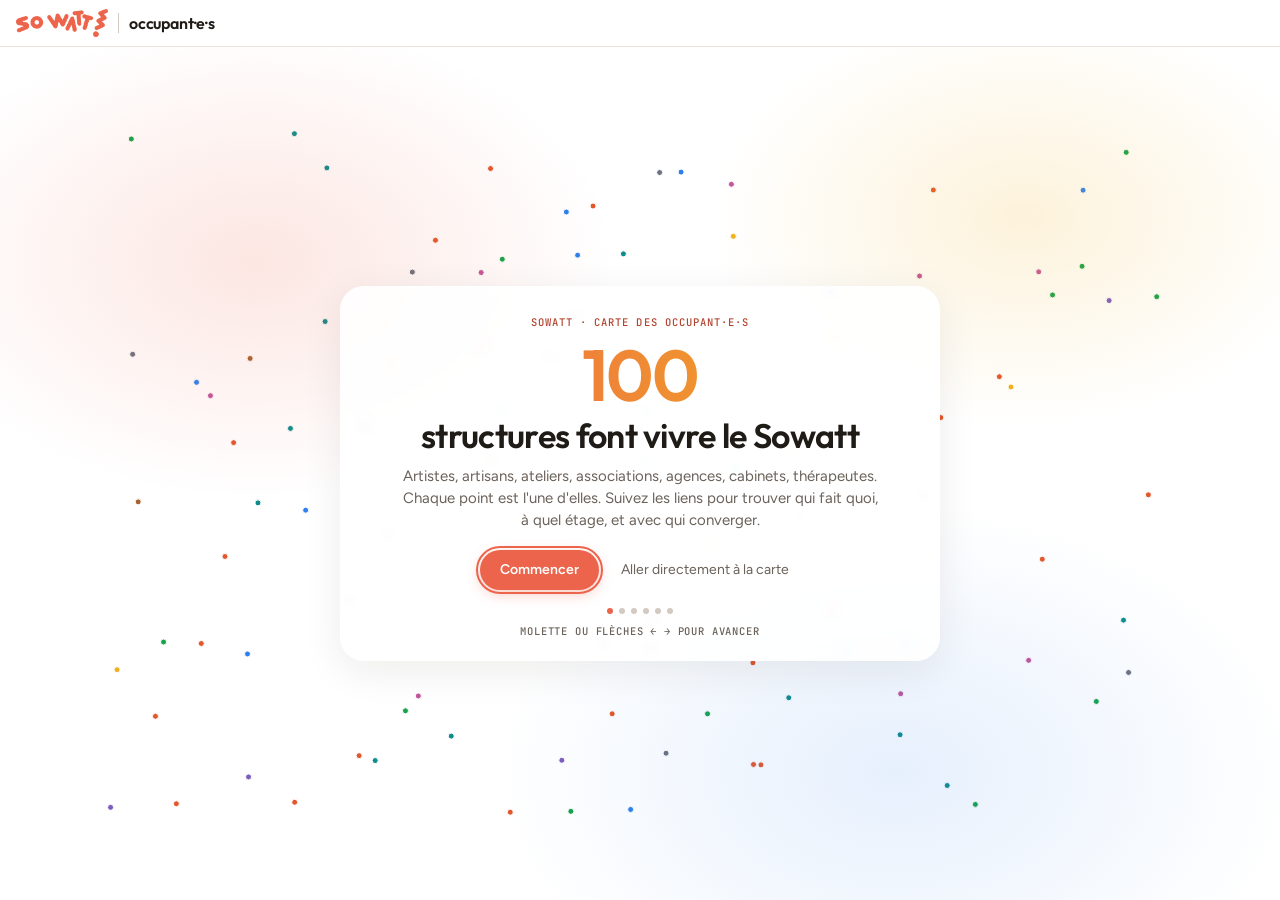
